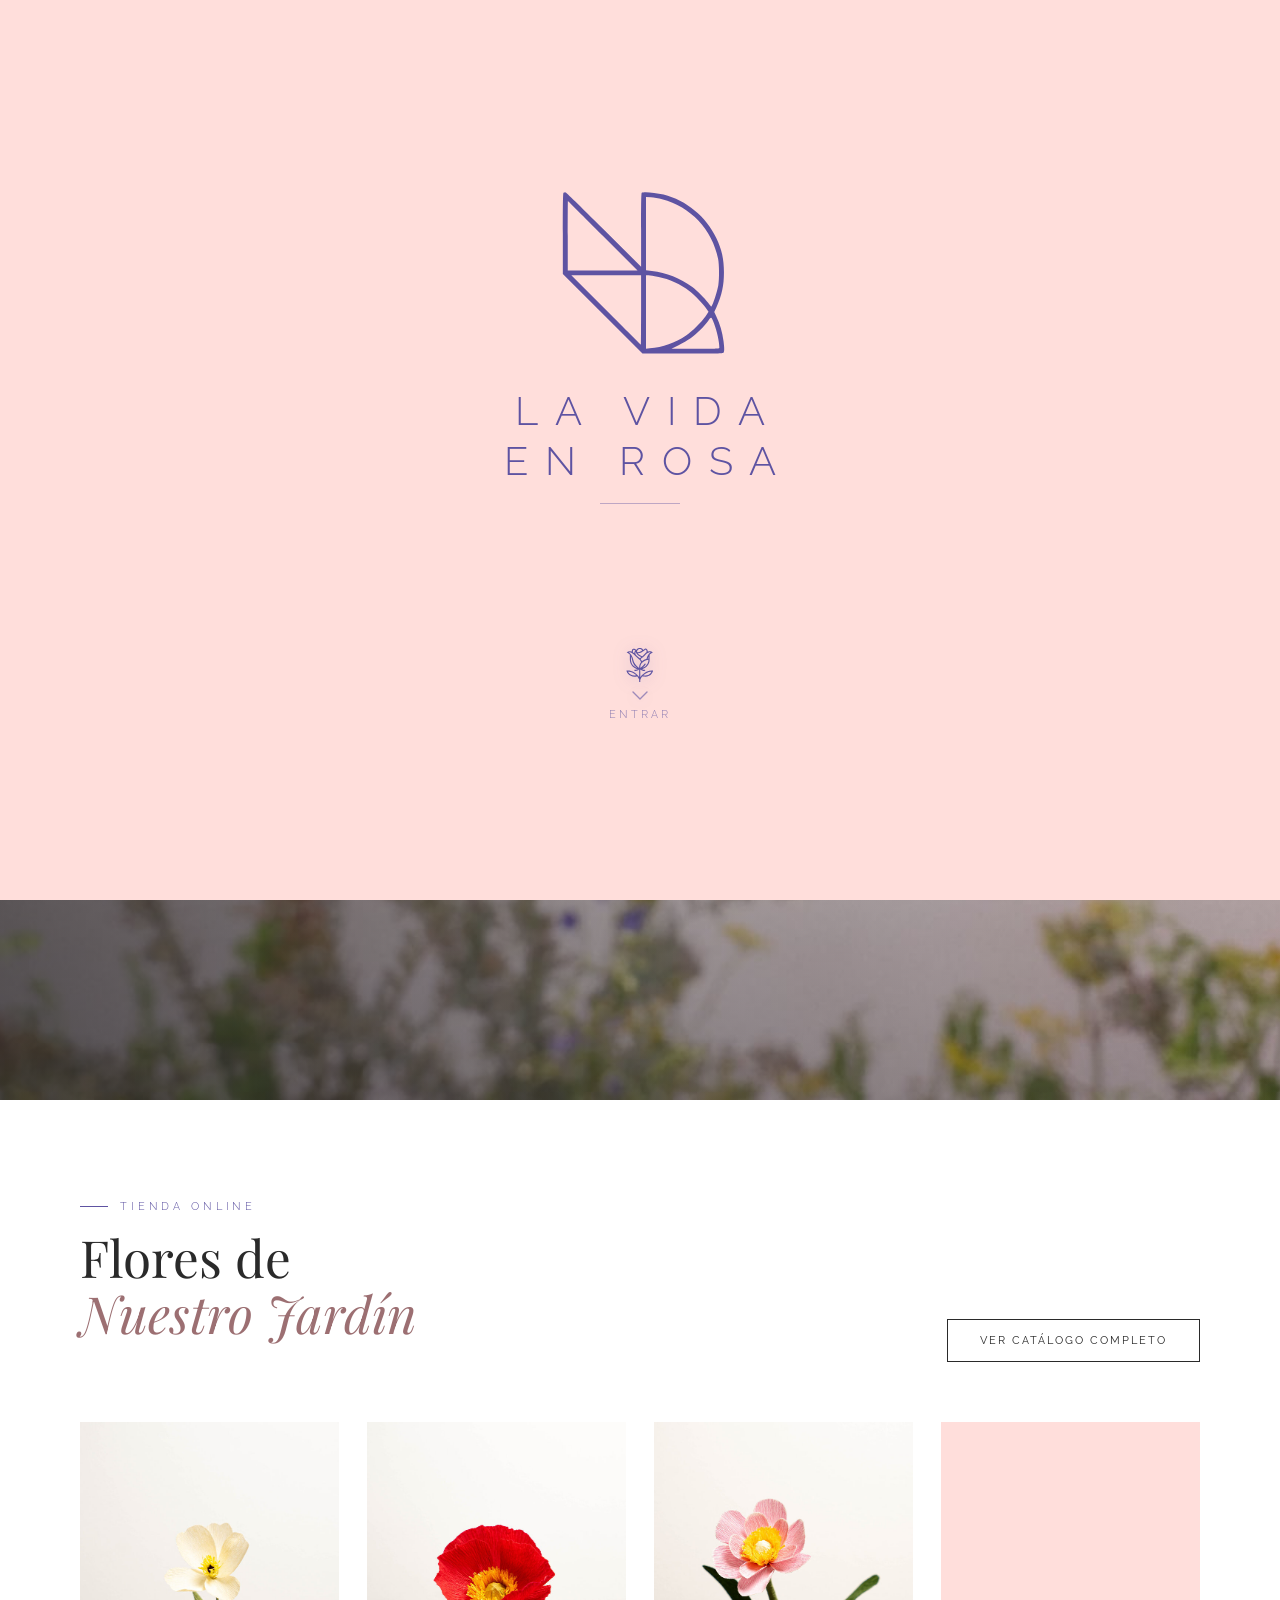
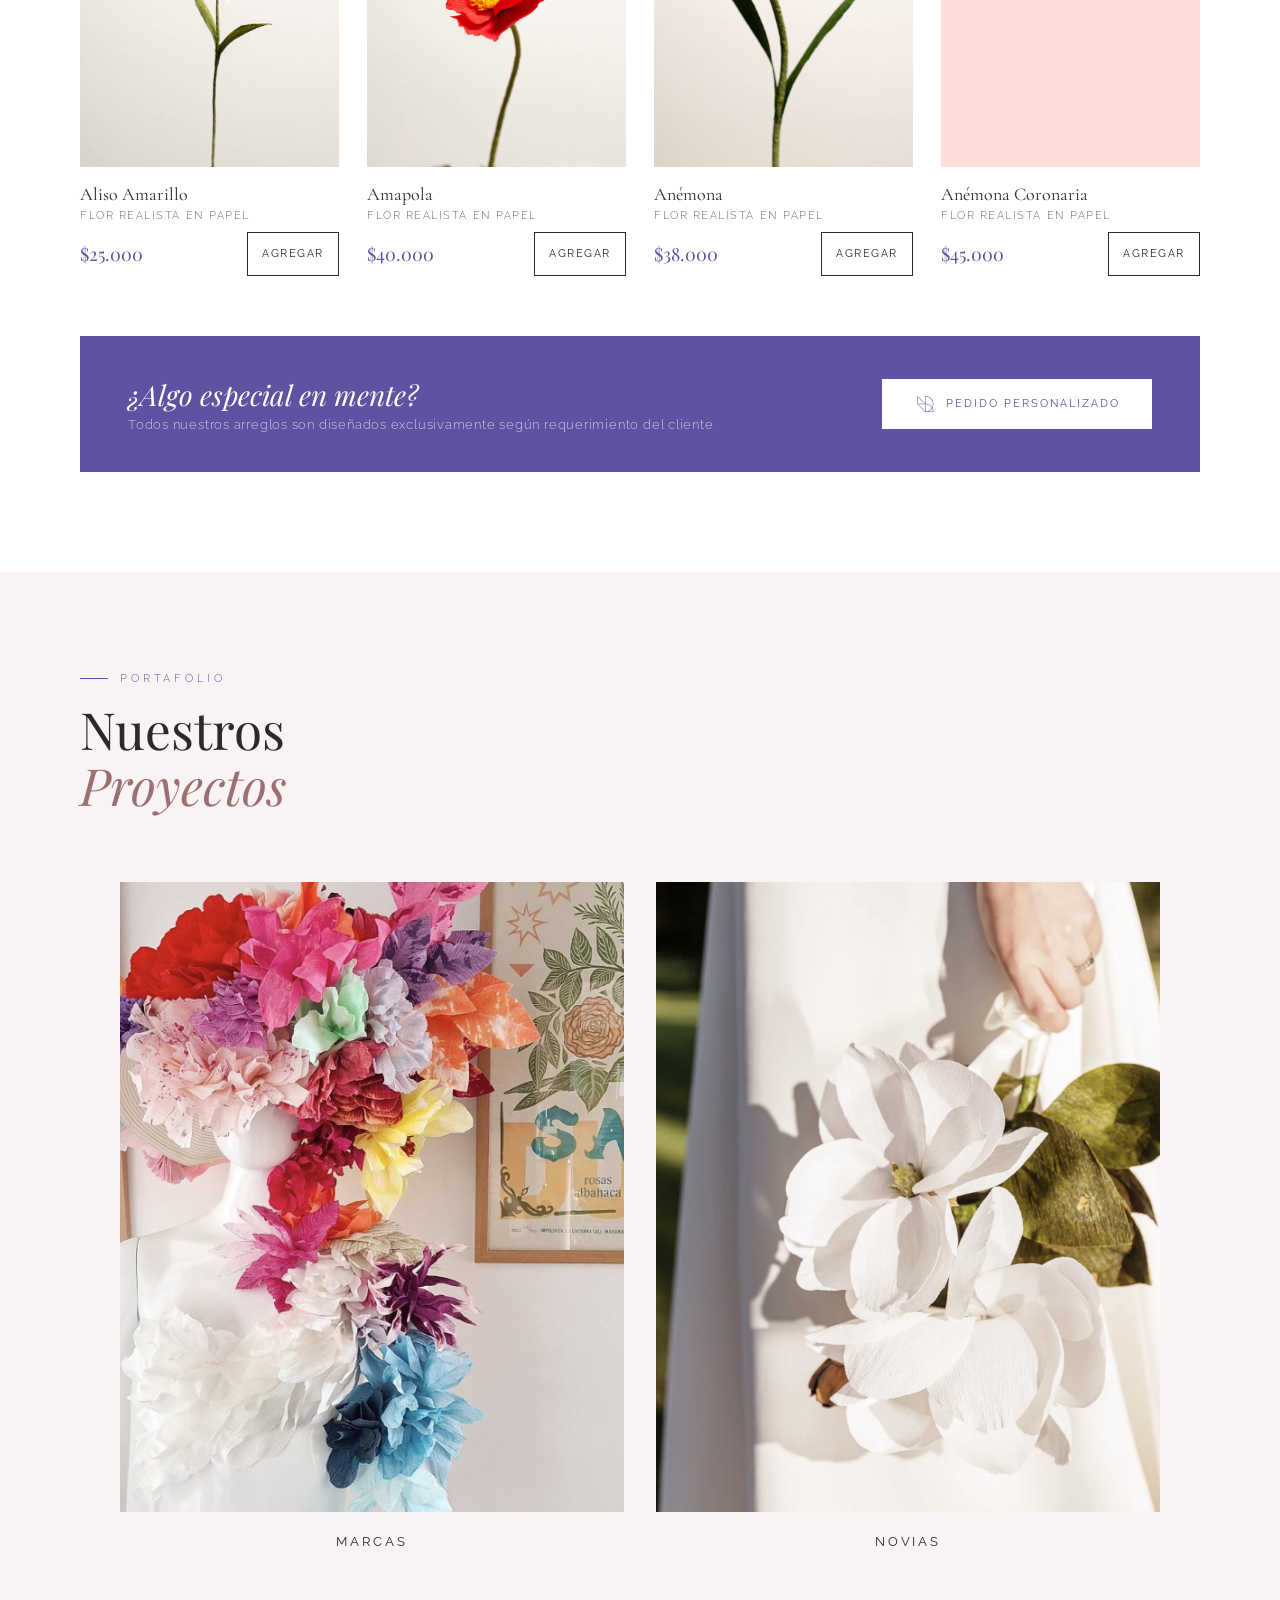
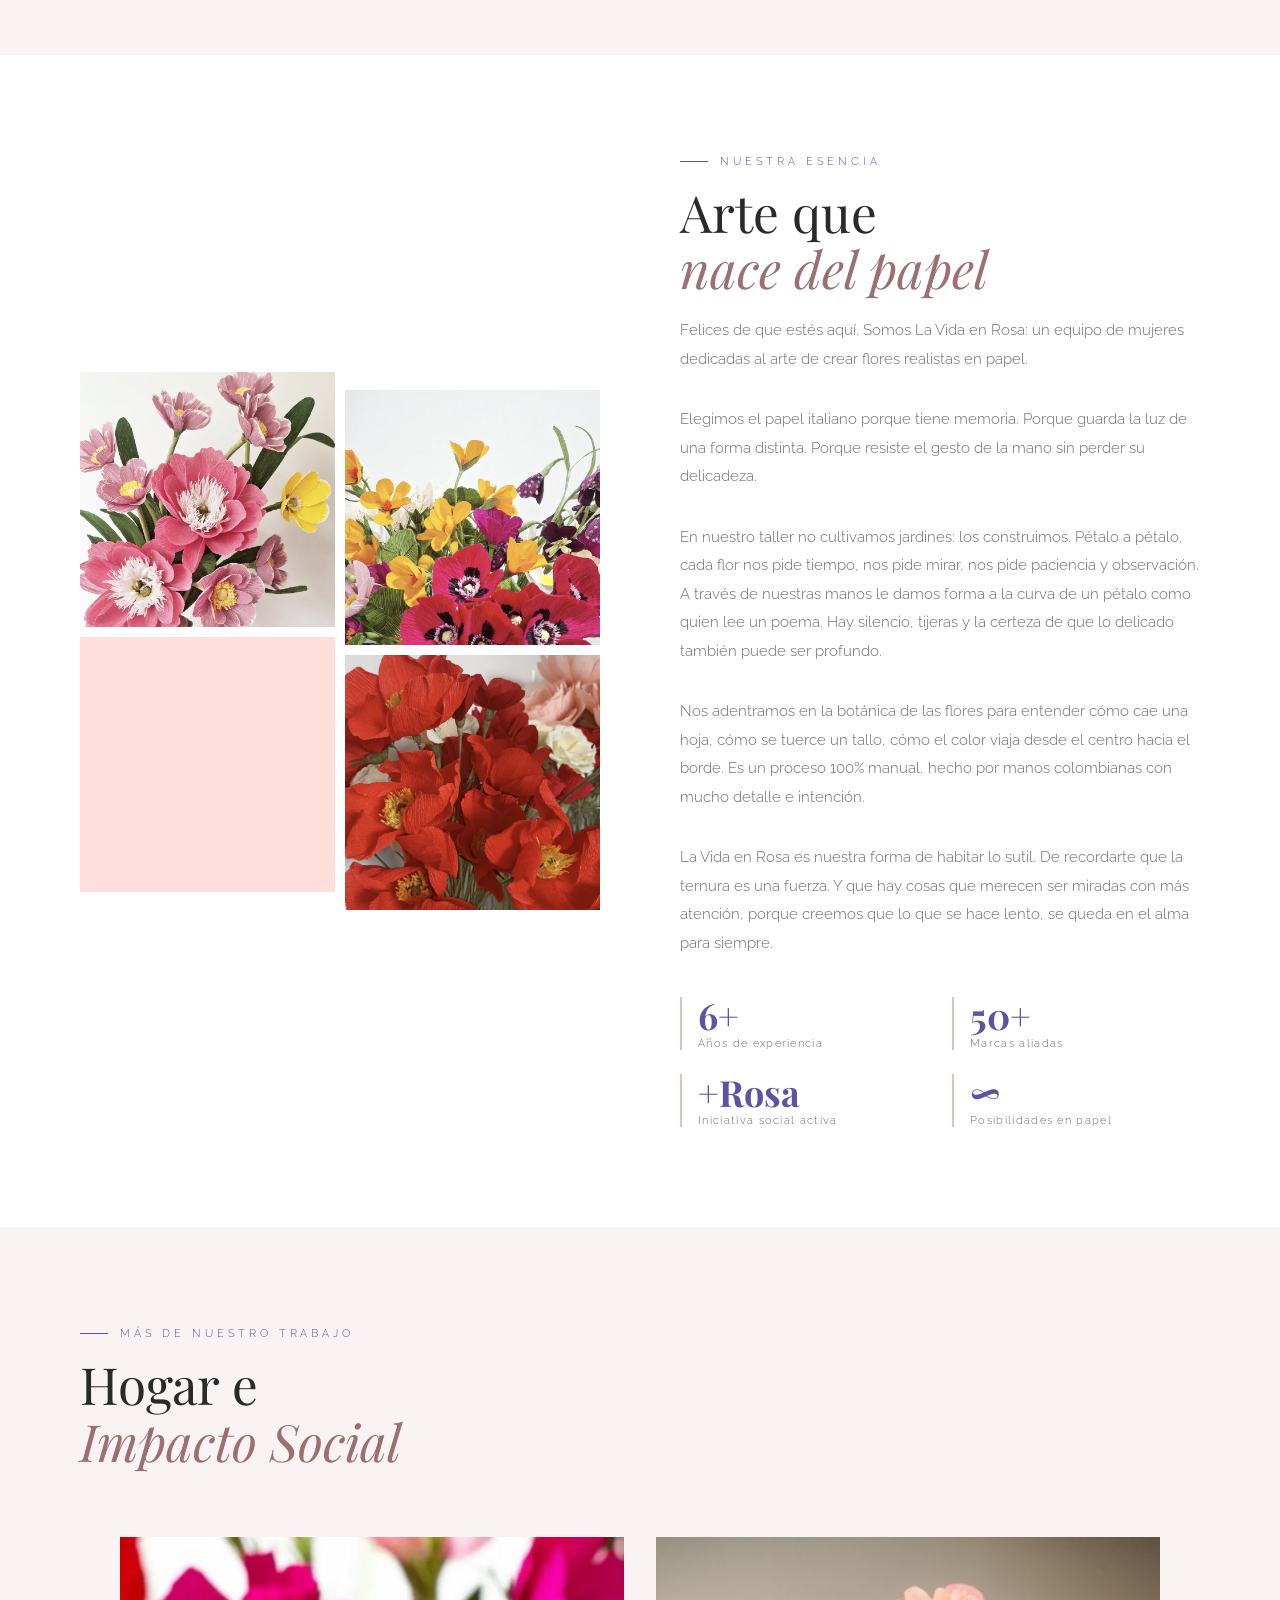
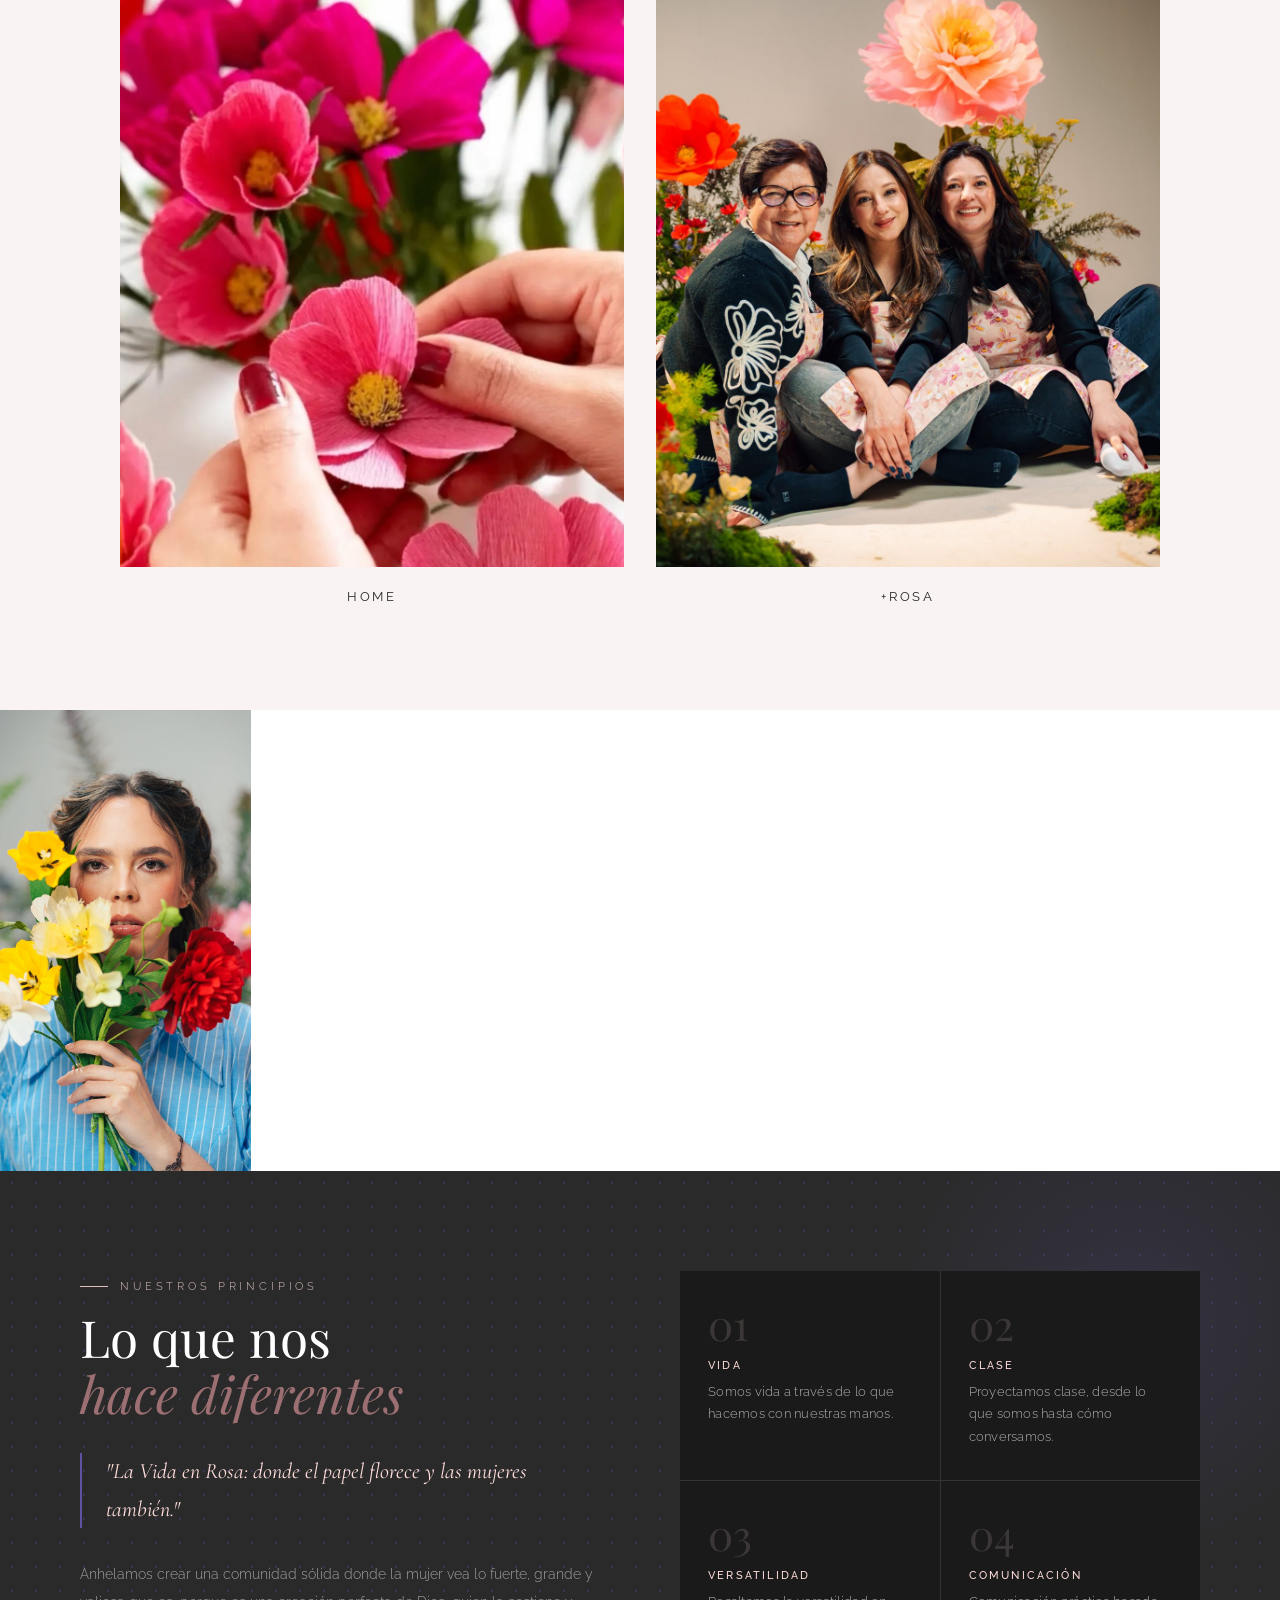
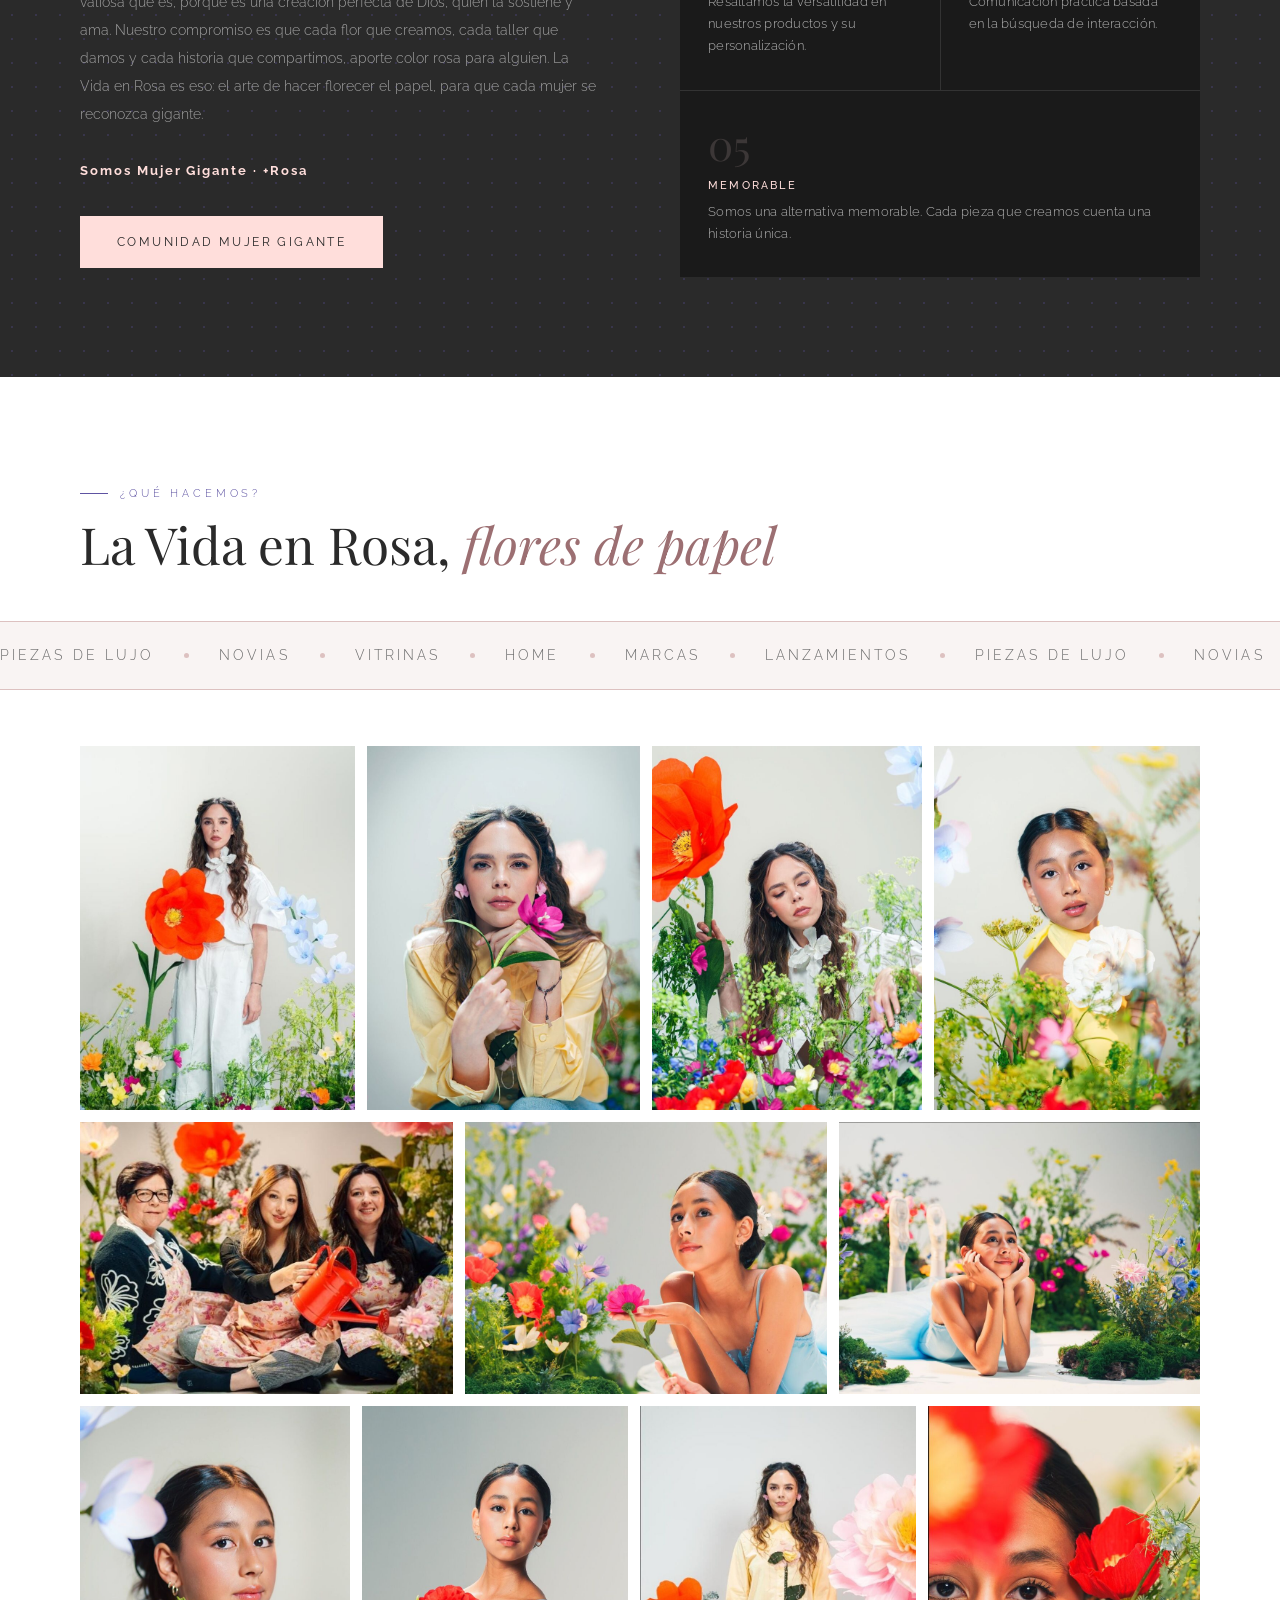
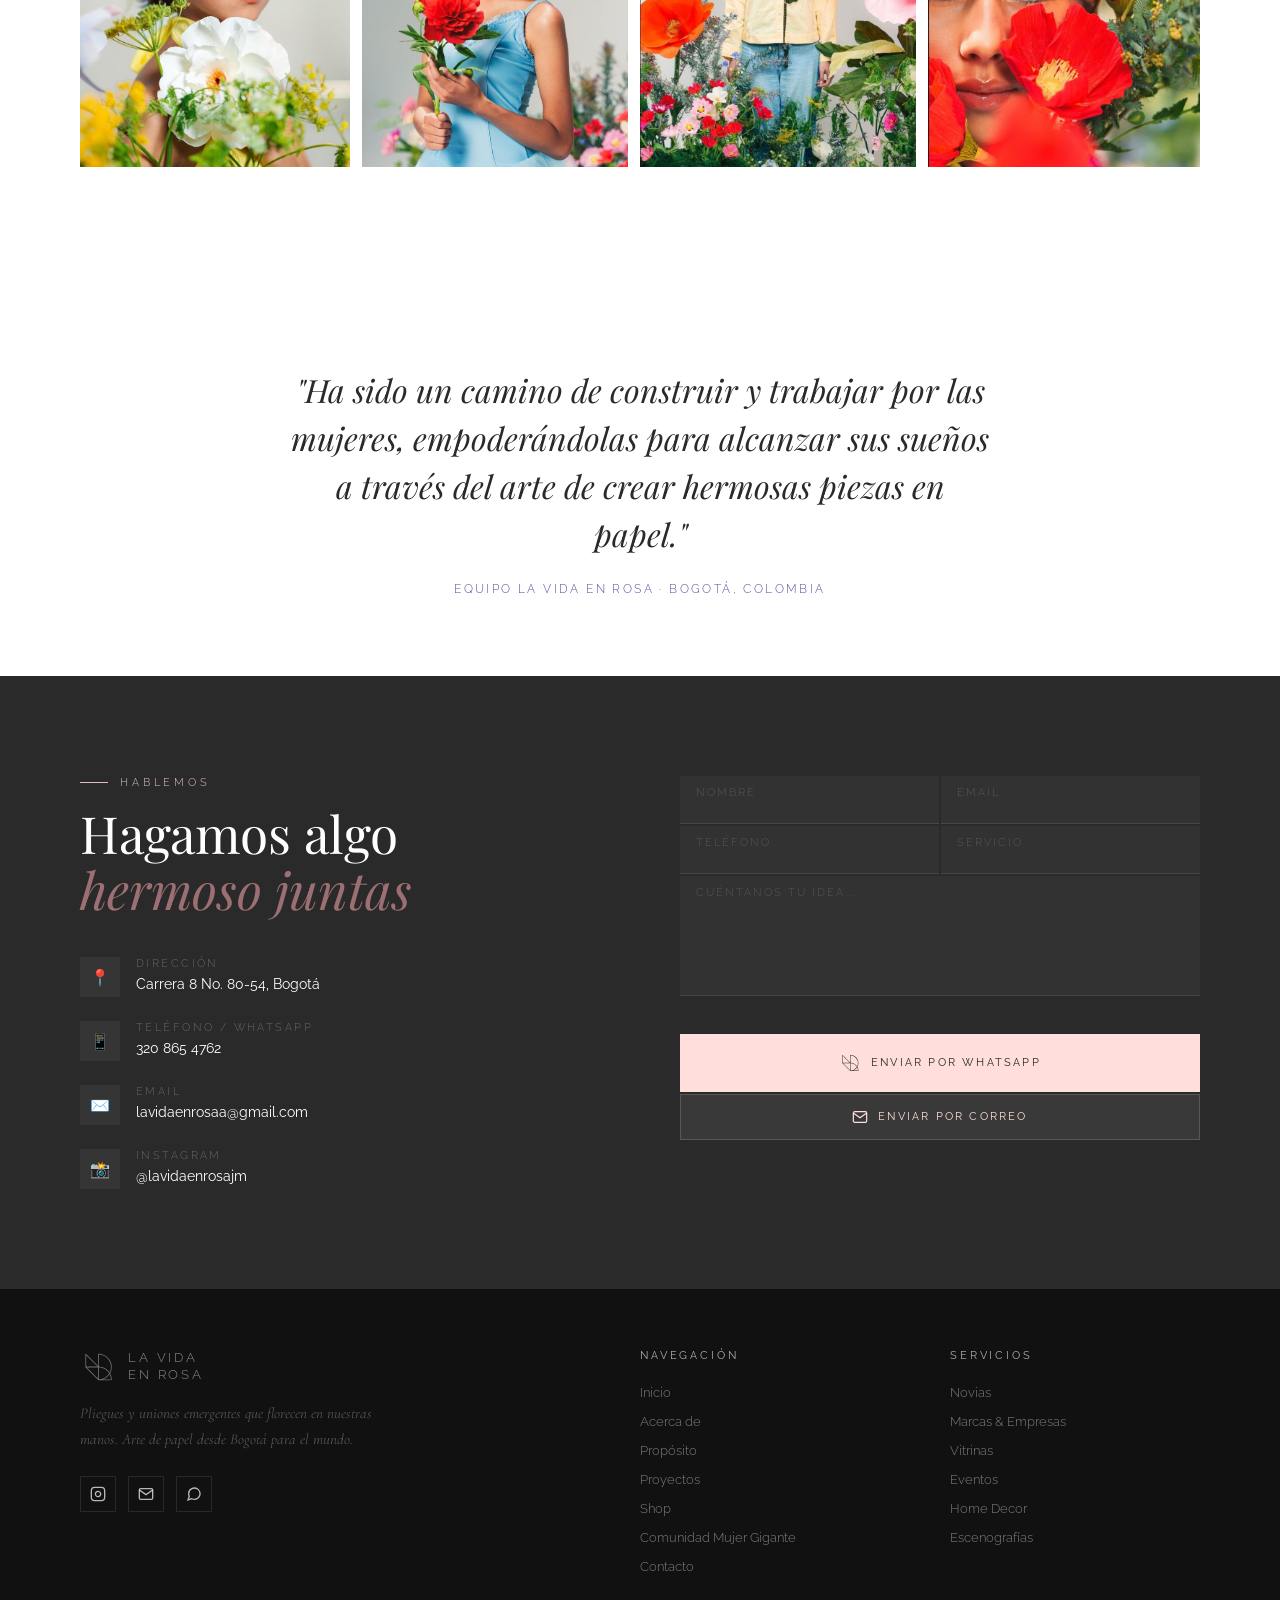
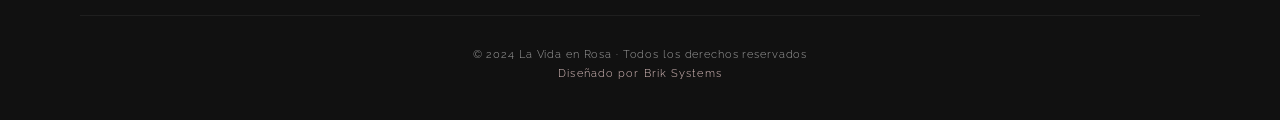
==== index.html @ 8663478d "Carrete fino y botones del catálogo" ====
<!DOCTYPE html>
<html lang="es">
<head>
<meta charset="UTF-8">
<meta name="viewport" content="width=device-width, initial-scale=1.0">
<title>La Vida en Rosa | Flores de Papel</title>
<meta name="description" content="Flores realistas en papel hechas a mano en Bogotá, Colombia. Piezas de lujo para bodas, marcas, eventos y espacios.">
<meta name="theme-color" content="#ffdedb">
<meta property="og:title" content="La Vida en Rosa | Flores de Papel">
<meta property="og:description" content="Flores realistas en papel hechas a mano en Bogotá, Colombia.">
<meta property="og:type" content="website">
<meta property="og:locale" content="es_CO">
<link rel="preconnect" href="https://fonts.googleapis.com">
<link rel="preconnect" href="https://fonts.gstatic.com" crossorigin>
<link href="https://fonts.googleapis.com/css2?family=Cormorant+Garamond:ital,wght@0,300;0,400;0,500;1,300;1,400&family=Raleway:wght@200;300;400;500;600&family=Playfair+Display:ital,wght@0,400;0,700;1,400&display=swap" rel="stylesheet">
<link rel="stylesheet" href="styles.css?v=13">
</head>
<body>
<a class="skip-link" href="#contenido">Saltar al contenido</a>
<svg width="0" height="0" style="position:absolute" aria-hidden="true" focusable="false">
  <symbol id="lvr-rose" viewBox="0 0 789 1024"><g transform="translate(0,1024) scale(0.1,-0.1)" stroke="none"><path d="M3665 9976 c-291 -66 -528 -218 -687 -441 -19 -27 -43 -65 -52 -82 -9 -18 -22 -33 -29 -33 -6 0 -46 26 -87 57 -178 134 -368 243 -485 279 -91 27 -231 25 -320 -5 -88 -30 -179 -94 -233 -163 -90 -117 -157 -322 -171 -525 -4 -57 -10 -105 -12 -107 -3 -3 -58 13 -123 34 -150 50 -280 70 -442 70 -317 0 -565 -91 -831 -304 -35 -27 -63 -51 -63 -52 0 -2 39 -24 87 -50 392 -210 542 -314 738 -511 l105 -105 0 -711 c0 -392 5 -788 10 -882 39 -639 319 -1259 784 -1733 289 -295 611 -511 976 -655 138 -54 253 -91 336 -107 59 -12 94 -25 84 -32 -25 -18 -135 -64 -220 -92 -158 -52 -293 -70 -475 -63 -82 4 -161 8 -174 9 -24 3 -25 0 -53 -156 -16 -87 -28 -159 -26 -161 10 -9 200 -25 303 -25 275 0 532 63 790 193 73 36 223 130 291 182 7 5 16 7 19 4 3 -3 4 -484 3 -1069 l-3 -1063 -59 89 c-76 114 -140 195 -297 374 -303 347 -702 675 -1104 908 -547 316 -1173 492 -1755 492 -128 0 -419 -16 -427 -23 -2 -2 12 -53 30 -113 94 -302 236 -567 434 -806 430 -521 1077 -808 1823 -808 202 0 522 36 702 79 l77 18 34 -36 c178 -186 388 -525 498 -806 l43 -110 4 -312 3 -313 160 0 159 0 0 288 c0 274 1 290 24 362 48 153 153 379 226 485 15 22 35 54 43 72 23 43 184 256 244 320 l48 53 55 -16 c30 -8 145 -29 255 -45 590 -89 1126 -19 1575 206 243 121 391 227 577 413 272 271 476 616 578 982 14 46 23 85 22 87 -7 7 -287 23 -402 23 -436 0 -935 -101 -1315 -265 -47 -21 -105 -45 -130 -56 -85 -34 -268 -132 -406 -214 -492 -298 -988 -757 -1302 -1205 l-87 -124 -3 1068 c-1 588 0 1071 2 1073 2 3 30 -16 63 -40 181 -136 372 -227 615 -291 156 -42 268 -56 434 -56 99 0 281 15 292 25 3 2 -48 318 -52 322 -1 2 -29 -2 -62 -7 -90 -15 -299 -12 -405 6 -111 19 -290 75 -371 115 -32 16 -58 31 -58 33 0 3 33 12 73 21 166 37 393 122 589 221 530 269 979 721 1238 1249 147 298 201 471 267 855 14 82 17 213 20 931 l4 837 122 119 c133 130 255 225 417 325 118 74 364 208 380 208 24 0 6 22 -57 73 -147 116 -235 166 -398 227 -259 97 -571 97 -868 0 -67 -22 -122 -38 -123 -37 -2 1 -8 51 -14 111 -16 161 -36 252 -76 351 -73 181 -174 286 -324 335 -202 67 -385 17 -688 -190 -81 -55 -161 -112 -177 -125 l-31 -24 -59 91 c-143 217 -365 378 -626 453 -82 24 -116 28 -264 31 -119 2 -188 -1 -230 -10z m344 -326 c131 -22 292 -104 392 -202 86 -83 175 -221 153 -236 -168 -115 -456 -262 -627 -321 -66 -23 -177 -54 -247 -71 -208 -49 -536 -66 -562 -29 -17 26 -2 257 22 333 84 263 336 486 595 526 75 11 202 11 274 0z m-1698 -245 c66 -34 223 -134 288 -184 l25 -19 -53 -58 c-160 -175 -261 -418 -261 -627 l0 -71 -52 51 c-68 65 -228 199 -292 242 l-49 34 7 151 c9 183 20 259 51 349 61 176 166 217 336 132z m3357 18 c95 -70 151 -266 152 -536 l0 -117 -47 -33 c-113 -78 -243 -195 -443 -401 -447 -459 -588 -594 -743 -713 l-29 -22 -221 113 c-505 257 -738 410 -948 618 l-103 103 84 7 c371 31 623 99 948 255 212 101 377 203 662 407 352 252 427 300 525 332 53 18 130 12 163 -13z m-2884 -635 c31 -359 293 -698 789 -1023 148 -97 360 -218 551 -315 l148 -75 -37 -30 c-50 -40 -238 -198 -309 -258 l-55 -49 -83 74 c-97 85 -221 186 -443 358 -354 274 -499 411 -577 545 -101 174 -132 290 -126 470 4 117 8 138 36 210 31 78 80 165 93 165 3 0 9 -33 13 -72z m-1540 -82 c335 -73 580 -233 947 -618 461 -483 589 -603 889 -833 772 -590 1045 -894 1146 -1279 l13 -50 -77 -100 c-210 -275 -346 -571 -413 -904 -28 -139 -32 -183 -38 -389 l-6 -232 -108 68 c-593 377 -1002 817 -1265 1361 -134 279 -226 549 -367 1085 -47 179 -117 420 -148 510 -199 575 -492 992 -915 1302 -57 41 -101 77 -99 79 12 12 105 22 210 23 90 1 143 -5 231 -23z m5675 7 l24 -10 -27 -19 c-213 -153 -343 -270 -490 -444 -266 -313 -464 -724 -596 -1233 -21 -82 -44 -153 -51 -157 -6 -5 -57 -20 -113 -35 -393 -105 -781 -303 -1074 -548 -46 -38 -84 -67 -86 -66 -1 2 -30 60 -63 129 -75 153 -135 244 -246 377 l-86 102 122 103 c67 57 198 163 292 236 457 356 512 405 920 832 144 151 303 310 352 353 221 193 455 318 692 372 92 21 126 24 256 21 83 -2 161 -8 174 -13z m-5447 -1403 c56 -150 138 -428 223 -755 149 -572 315 -977 544 -1330 129 -199 273 -374 457 -559 118 -118 261 -244 349 -307 83 -59 60 -57 -110 11 -210 83 -440 218 -630 369 -38 30 -127 112 -196 181 -391 390 -629 872 -699 1414 -18 139 -20 213 -20 659 l1 502 21 -40 c11 -21 38 -86 60 -145z m4876 -385 c-2 -1 -48 -5 -104 -9 l-101 -7 23 87 c38 142 116 364 161 458 18 39 18 38 21 -244 1 -156 1 -284 0 -285z m-2 -442 c-18 -270 -80 -534 -191 -803 -40 -95 -75 -162 -152 -288 -116 -189 -210 -309 -368 -467 -211 -212 -398 -348 -655 -476 -134 -67 -320 -143 -329 -134 -3 4 2 11 11 16 33 18 206 164 312 263 108 100 259 265 367 401 104 131 274 398 264 415 -3 4 -51 34 -107 66 -57 32 -115 66 -130 76 -36 25 -42 23 -61 -18 -10 -20 -50 -86 -90 -147 -203 -310 -479 -595 -832 -856 -72 -54 -342 -231 -351 -231 -15 0 12 466 33 560 18 86 71 256 98 320 113 265 238 446 459 665 302 300 632 496 1056 628 189 59 473 111 629 116 l43 1 -6 -107z m-5477 -3299 c560 -73 1152 -333 1659 -727 129 -101 332 -275 332 -286 0 -13 -251 -43 -420 -48 -839 -28 -1514 332 -1875 1001 l-49 89 120 -7 c65 -4 170 -14 233 -22z m6351 20 c0 -11 -73 -139 -126 -219 -271 -416 -678 -696 -1174 -810 -193 -44 -254 -50 -520 -50 -195 0 -284 5 -380 19 -69 10 -128 21 -132 25 -9 8 135 137 296 264 518 411 1123 678 1702 751 171 22 334 32 334 20z"/></g></symbol>
  <symbol id="lvr-mark" viewBox="0 0 402 343"><g transform="translate(0,343) scale(0.1,-0.1)" stroke="none"><path d="M612 3178 c-9 -9 -12 -189 -12 -748 l0 -735 728 -728 727 -727 732 0 c652 0 733 2 747 16 20 19 20 75 2 215 -23 165 -62 301 -133 451 l-36 78 38 82 c101 221 139 399 139 643 -1 242 -38 410 -140 625 -185 391 -548 690 -964 795 -163 41 -372 59 -398 33 -9 -9 -12 -174 -12 -682 l0 -671 -683 683 c-455 455 -689 682 -703 682 -11 0 -25 -5 -32 -12z m1802 -118 c521 -134 917 -556 1023 -1087 21 -110 24 -374 4 -483 -25 -139 -109 -390 -130 -390 -4 0 -29 30 -56 67 -65 89 -201 225 -295 295 -215 160 -467 259 -734 289 l-106 12 0 670 0 670 91 -7 c50 -4 141 -20 203 -36z m-1084 -665 l635 -635 -638 0 -637 0 0 635 c0 349 1 635 3 635 1 0 288 -286 637 -635z m700 -1360 c0 -349 -1 -635 -3 -635 -1 0 -288 286 -637 635 l-635 635 638 0 637 0 0 -635z m249 619 c192 -28 395 -107 571 -223 103 -67 296 -257 364 -358 l48 -71 -53 -79 c-76 -109 -245 -276 -357 -351 -203 -135 -425 -214 -664 -236 l-68 -7 0 671 0 670 26 0 c15 0 74 -7 133 -16z m1086 -868 c51 -133 95 -335 95 -438 0 -17 -25 -18 -437 -18 l-438 0 130 64 c72 35 170 92 220 127 108 77 252 219 320 316 59 84 57 85 110 -51z"/></g></symbol>
</svg>


<!-- ===== SPLASH SCREEN ===== -->
<div id="splash" role="dialog" aria-label="Bienvenida">
  <div class="splash-logo" role="img" aria-label="La Vida en Rosa">
    <svg class="splash-mark" viewBox="0 0 402 343" fill="currentColor" aria-hidden="true" focusable="false"><use href="#lvr-mark"/></svg>
    <span class="splash-word" aria-hidden="true"><span>LA VIDA</span><span>EN ROSA</span></span>
  </div>

  <div class="splash-line"></div>
  <p class="splash-sub">Flores realistas en papel.</p>

  <button class="splash-btn" onclick="startSplash()" aria-label="Entrar">
    <!-- Rosa real -->
    <svg width="28" height="36" viewBox="0 0 789 1024" fill="#5e53a2" aria-hidden="true" focusable="false"><use href="#lvr-rose"/></svg>
    <!-- Flecha -->
    <svg class="splash-arrow" width="16" height="9" viewBox="0 0 16 9" fill="none">
      <path d="M1 1L8 8L15 1" stroke="#5e53a2" stroke-width="1.4" stroke-linecap="round" stroke-linejoin="round"/>
    </svg>
    <span class="splash-btn-label">Entrar</span>
  </button>
</div>

<!-- Cursor -->
<div class="cursor-dot" id="cursorDot"></div>
<div class="cursor-ring" id="cursorRing"></div>

<!-- Scroll progress -->
<div class="scroll-progress" id="scrollProgress"></div>

<!-- ===== NAV ===== -->
<nav id="mainNav">
  <a href="#inicio" class="nav-logo">
    <svg width="36" height="36" viewBox="0 0 402 343" fill="#2a2a2a" aria-hidden="true" focusable="false"><use href="#lvr-mark"/></svg>
    <div class="nav-wordmark">
      <span>LA VIDA</span>
      <span>EN ROSA</span>
    </div>
  </a>
  <button class="nav-toggle" id="navToggle" type="button" aria-label="Abrir menú" aria-expanded="false" aria-controls="navLinks"><span></span><span></span></button>
  <div class="nav-menu">
    <ul class="nav-links" id="navLinks">
      <li><a href="#acerca">Acerca de</a></li>
      <li><a href="#proposito">Propósito</a></li>
      <li><a href="#proyectos">Proyectos</a></li>
      <li><a href="catalogo.html">Shop</a></li>
    </ul>
    <button class="nav-cart js-cart-btn" type="button" aria-label="Abrir carrito"><svg width="22" height="22" viewBox="0 0 24 24" fill="none" stroke="currentColor" stroke-width="1.5" stroke-linecap="round" stroke-linejoin="round" aria-hidden="true"><path d="M5.5 8h13l-1 12.5h-11z"/><path d="M9 8V6.5a3 3 0 0 1 6 0V8"/></svg><span class="cart-badge js-cart-count" hidden>0</span></button>
  </div>
  <a href="#contacto" class="nav-cta">Contacto</a>
</nav>

<!-- ===== HERO ===== -->
<main id="contenido">
<section id="inicio" class="hero-video" aria-label="La Vida en Rosa">
  <!-- Imagen quieta: se ve de inmediato y queda de respaldo si el video no carga o el usuario ahorra datos -->
  <div class="hero-media" style="background-image:url('assets/img/hero-poster.jpg?v=3')">
    <video id="heroVideo" muted loop playsinline preload="none" aria-hidden="true" tabindex="-1"
           data-src="assets/video/hero.mp4?v=3" data-src-mobile="assets/video/hero-mobile.mp4?v=3"></video>
  </div>
  <div class="hero-shade"></div>
  <div class="hero-content">
    <p class="hero-eyebrow">Flores de papel · Bogotá, Colombia</p>
    <h1 class="hero-title">La Vida<br><em>en Rosa</em></h1>
    <p class="hero-subtitle">Pliegues que florecen en nuestras manos</p>
    <p class="hero-tagline">Botánica en papel · flores realistas elaboradas 100% a mano.<br>Por mujeres gigantes.</p>
    <p class="hero-servicios"><span>Marcas</span><span>Vitrinas</span><span>Lanzamientos</span><span>Bodas</span><span>Decoración de interiores</span><span>Talleres</span></p>
    <div class="hero-buttons">
      <a href="#proyectos" class="btn-primary">Ver Proyectos</a>
      <a href="#shop" class="btn-outline">Tienda Online</a>
      <!-- Pega aquí el enlace del video completo (YouTube/Vimeo no listado) en data-embed. Si queda vacío, el botón se oculta. -->
      <button class="hero-watch" id="heroWatch" type="button" data-embed="" data-video="" hidden>
        <svg width="14" height="14" viewBox="0 0 14 14" aria-hidden="true"><path d="M3 1.5v11l9-5.5z" fill="currentColor"/></svg>
        Ver video completo
      </button>
    </div>
  </div>
  <button class="hero-sound" id="heroSound" type="button" aria-pressed="false" aria-label="Activar sonido del video" hidden>
    <svg class="i-mute" width="18" height="18" viewBox="0 0 24 24" fill="none" stroke="currentColor" stroke-width="1.8" stroke-linecap="round" stroke-linejoin="round" aria-hidden="true"><path d="M11 5 6 9H2v6h4l5 4z"/><path d="m22 9-6 6M16 9l6 6"/></svg>
    <svg class="i-vol" width="18" height="18" viewBox="0 0 24 24" fill="none" stroke="currentColor" stroke-width="1.8" stroke-linecap="round" stroke-linejoin="round" aria-hidden="true"><path d="M11 5 6 9H2v6h4l5 4z"/><path d="M15.5 8.5a5 5 0 0 1 0 7M19 5a10 10 0 0 1 0 14"/></svg>
  </button>
  <button class="hero-toggle" id="heroToggle" type="button" aria-label="Pausar video de fondo" hidden>
    <svg class="i-pause" width="14" height="14" viewBox="0 0 14 14" aria-hidden="true"><path d="M3 1h3v12H3zM8 1h3v12H8z" fill="currentColor"/></svg>
    <svg class="i-play" width="14" height="14" viewBox="0 0 14 14" aria-hidden="true"><path d="M3 1.5v11l9-5.5z" fill="currentColor"/></svg>
  </button>
</section>

<!-- ===== SHOP ===== -->
<section id="shop">
  <div class="shop-header reveal">
    <div>
      <p class="section-label">Tienda Online</p>
      <h2 class="section-title">Flores de<br><em>Nuestro Jardín</em></h2>
    </div>
    <div class="shop-acciones">
      <a class="btn-outline" href="catalogo.html">Ver Catálogo Completo</a>
    </div>
  </div>
  <div class="shop-grid reveal" id="shopGrid"></div>
  <div class="shop-cta-banner reveal">
    <div>
      <div class="shop-cta-text">¿Algo especial en mente?</div>
      <div class="shop-cta-sub">Todos nuestros arreglos son diseñados exclusivamente según requerimiento del cliente</div>
    </div>
    <a href="https://wa.me/573208654762?text=Hola!%20Quiero%20hacer%20un%20pedido%20personalizado" class="btn-white" target="_blank" rel="noopener noreferrer" style="display:flex;align-items:center;gap:10px;"><svg width="22" height="22"   style="flex-shrink:0;" viewBox="0 0 402 343" fill="currentColor" aria-hidden="true" focusable="false"><use href="#lvr-mark"/></svg> Pedido Personalizado</a>
  </div>
</section>

<!-- ===== PROYECTOS · PARTE 1 ===== -->
<section id="proyectos" aria-labelledby="proyectosTitulo">
  <div class="proyectos-header reveal">
    <div>
      <p class="section-label">Portafolio</p>
      <h2 class="section-title" id="proyectosTitulo">Nuestros<br><em>Proyectos</em></h2>
    </div>
  </div>
  <div class="categorias-grid categorias-dos">
    <button class="categoria-card reveal" type="button" data-proyecto="marcas" onclick="abrirProyecto('marcas')">
      <span class="categoria-img categoria-duo" role="img" aria-label="Proyectos para marcas"><img src="assets/img/proyectos/marcas/hero-1.jpg" alt="" width="1100" height="1100" loading="lazy" decoding="async"></span>
      <span class="categoria-name">Marcas</span>
    </button>
    <button class="categoria-card reveal" type="button" onclick="abrirProyecto('novias')">
      <span class="categoria-img" role="img" aria-label="Colección Novias" style="background-image:url('assets/img/proyectos/portada-novias.jpg')"></span>
      <span class="categoria-name">Novias</span>
    </button>
  </div>
</section>

<!-- ===== VIDEO MODAL ===== -->
<div id="videoModal" role="dialog" aria-modal="true" aria-label="Video" hidden>
  <button class="video-close" type="button" onclick="closeVideo()" aria-label="Cerrar video">&#10005;</button>
  <div class="video-stage" id="videoStage"></div>
</div>

<!-- ===== ACERCA DE ===== -->
<section id="acerca">
  <div class="esencia-fotos reveal">
    <img src="assets/img/esencia/esencia-1.jpg" alt="Anémonas, flores amarillas y rosadas de papel en un arreglo" width="900" height="900" loading="lazy" decoding="async">
    <img src="assets/img/esencia/esencia-2.jpg" alt="Amapolas rojas, amarillas y moradas hechas de papel" width="900" height="900" loading="lazy" decoding="async">
    <img src="assets/img/esencia/esencia-3.jpg" alt="Arreglo de anémonas y flores pastel de papel" width="900" height="900" loading="lazy" decoding="async">
    <img src="assets/img/esencia/esencia-4.jpg" alt="Amapolas rojas de papel recién terminadas" width="900" height="900" loading="lazy" decoding="async">
  </div>
  <div class="about-text reveal">
    <p class="section-label">Nuestra Esencia</p>
    <h2 class="section-title">Arte que<br><em>nace del papel</em></h2>
    <p class="section-body">
      Felices de que estés aquí. Somos La Vida en Rosa: un equipo de mujeres dedicadas al arte de crear flores realistas en papel.
    </p>
    <p class="section-body" style="margin-top:16px;">
      Elegimos el papel italiano porque tiene memoria. Porque guarda la luz de una forma distinta. Porque resiste el gesto de la mano sin perder su delicadeza.
    </p>
    <p class="section-body" style="margin-top:16px;">
      En nuestro taller no cultivamos jardines: los construimos. Pétalo a pétalo, cada flor nos pide tiempo, nos pide mirar, nos pide paciencia y observación. A través de nuestras manos le damos forma a la curva de un pétalo como quien lee un poema. Hay silencio, tijeras y la certeza de que lo delicado también puede ser profundo.
    </p>
    <p class="section-body" style="margin-top:16px;">
      Nos adentramos en la botánica de las flores para entender cómo cae una hoja, cómo se tuerce un tallo, cómo el color viaja desde el centro hacia el borde. Es un proceso 100% manual, hecho por manos colombianas con mucho detalle e intención.
    </p>
    <p class="section-body" style="margin-top:16px;">
      La Vida en Rosa es nuestra forma de habitar lo sutil. De recordarte que la ternura es una fuerza. Y que hay cosas que merecen ser miradas con más atención, porque creemos que lo que se hace lento, se queda en el alma para siempre.
    </p>
    <div class="about-stats">
      <div class="stat-item">
        <div class="stat-num">6+</div>
        <div class="stat-label">Años de experiencia</div>
      </div>
      <div class="stat-item">
        <div class="stat-num">50+</div>
        <div class="stat-label">Marcas aliadas</div>
      </div>
      <div class="stat-item">
        <div class="stat-num">+Rosa</div>
        <div class="stat-label">Iniciativa social activa</div>
      </div>
      <div class="stat-item">
        <div class="stat-num">∞</div>
        <div class="stat-label">Posibilidades en papel</div>
      </div>
    </div>
  </div>
</section>


<!-- ===== PROYECTOS · PARTE 2 ===== -->
<section id="proyectos-2" aria-labelledby="proyectos2Titulo">
  <div class="proyectos-header reveal">
    <div>
      <p class="section-label">Más de nuestro trabajo</p>
      <h2 class="section-title" id="proyectos2Titulo">Hogar e<br><em>Impacto Social</em></h2>
    </div>
  </div>
  <div class="categorias-grid categorias-dos">
    <button class="categoria-card reveal" type="button" data-proyecto="home" onclick="abrirProyecto('home')">
      <span class="categoria-img categoria-duo" role="img" aria-label="Colección Home"><img src="assets/img/proyectos/home/hero-1.jpg" alt="" width="1100" height="1100" loading="lazy" decoding="async"></span>
      <span class="categoria-name">Home</span>
    </button>
    <button class="categoria-card reveal" type="button" onclick="abrirProyecto('rosa')">
      <span class="categoria-img" role="img" aria-label="Iniciativa +Rosa" style="background-image:url('assets/img/proyectos/portada-rosa.jpg')"></span>
      <span class="categoria-name">+Rosa</span>
    </button>
  </div>
</section>

<div class="retratos" role="group" aria-label="Mujeres gigantes de La Vida en Rosa">
  <img src="assets/img/principios/retrato-1.jpg" alt="Retrato con flores de papel amarillas y rojas" loading="lazy" decoding="async">
  <img src="assets/img/principios/retrato-2.jpg" alt="Retrato con una flor roja de papel" loading="lazy" decoding="async">
  <img src="assets/img/principios/retrato-3.jpg" alt="Retrato con flores azules de papel" loading="lazy" decoding="async">
  <img src="assets/img/principios/retrato-4.jpg" alt="Retrato con una flor fucsia de papel" loading="lazy" decoding="async">
  <img src="assets/img/principios/retrato-5.jpg" alt="Retrato entre un jardín de flores de papel" loading="lazy" decoding="async">
</div>
<!-- ===== PROPÓSITO ===== -->
<section id="proposito">
  <div class="proposito-grid">
    <div class="proposito-left reveal">
      <p class="section-label">Nuestros Principios</p>
      <h2 class="section-title" style="color:var(--white)">Lo que nos<br><em>hace diferentes</em></h2>
      <blockquote class="proposito-quote">
        "La Vida en Rosa: donde el papel florece y las mujeres también."
      </blockquote>
      <p class="proposito-body">
        Anhelamos crear una comunidad sólida donde la mujer vea lo fuerte, grande y valiosa que es, porque es una creación perfecta de Dios, quien la sostiene y ama. Nuestro compromiso es que cada flor que creamos, cada taller que damos y cada historia que compartimos, aporte color rosa para alguien.
        La Vida en Rosa es eso: el arte de hacer florecer el papel, para que cada mujer se reconozca gigante.
        <br><br><strong style="color:var(--rosa); font-size:13px; letter-spacing:0.15em;">Somos Mujer Gigante · +Rosa</strong>
      </p>
      <button type="button" class="btn-comunidad" onclick="abrirComunidad()">Comunidad Mujer Gigante</button>
    </div>
    <div class="proposito-right reveal">
      <div class="principio">
        <div class="principio-num">01</div>
        <div class="principio-text">
          <strong>Vida</strong>
          Somos vida a través de lo que hacemos con nuestras manos.
        </div>
      </div>
      <div class="principio">
        <div class="principio-num">02</div>
        <div class="principio-text">
          <strong>Clase</strong>
          Proyectamos clase, desde lo que somos hasta cómo conversamos.
        </div>
      </div>
      <div class="principio">
        <div class="principio-num">03</div>
        <div class="principio-text">
          <strong>Versatilidad</strong>
          Resaltamos la versatilidad en nuestros productos y su personalización.
        </div>
      </div>
      <div class="principio">
        <div class="principio-num">04</div>
        <div class="principio-text">
          <strong>Comunicación</strong>
          Comunicación práctica basada en la búsqueda de interacción.
        </div>
      </div>
      <div class="principio" style="grid-column: span 2;">
        <div class="principio-num">05</div>
        <div class="principio-text">
          <strong>Memorable</strong>
          Somos una alternativa memorable. Cada pieza que creamos cuenta una historia única.
        </div>
      </div>
    </div>
  </div>
</section>


<!-- Wave: Propósito → Servicios -->
<!-- ===== SERVICIOS ===== -->
<section class="servicios" id="servicios" aria-labelledby="serviciosTitulo">
  <div class="servicios-cab reveal">
    <p class="section-label">¿Qué hacemos?</p>
    <h2 class="section-title" id="serviciosTitulo">La Vida en Rosa, <em>flores de papel</em></h2>
  </div>
  <div class="reel" aria-label="Piezas de lujo, Novias, Vitrinas, Home, Marcas, Lanzamientos">
    <div class="reel-track">
      <span class="reel-item">Piezas de lujo</span><span class="reel-sep" aria-hidden="true"></span><span class="reel-item">Novias</span><span class="reel-sep" aria-hidden="true"></span><span class="reel-item">Vitrinas</span><span class="reel-sep" aria-hidden="true"></span><span class="reel-item">Home</span><span class="reel-sep" aria-hidden="true"></span><span class="reel-item">Marcas</span><span class="reel-sep" aria-hidden="true"></span><span class="reel-item">Lanzamientos</span><span class="reel-sep" aria-hidden="true"></span>
      <span class="reel-copia" aria-hidden="true"><span class="reel-item">Piezas de lujo</span><span class="reel-sep" aria-hidden="true"></span><span class="reel-item">Novias</span><span class="reel-sep" aria-hidden="true"></span><span class="reel-item">Vitrinas</span><span class="reel-sep" aria-hidden="true"></span><span class="reel-item">Home</span><span class="reel-sep" aria-hidden="true"></span><span class="reel-item">Marcas</span><span class="reel-sep" aria-hidden="true"></span><span class="reel-item">Lanzamientos</span><span class="reel-sep" aria-hidden="true"></span></span>
    </div>
  </div>
  <div class="collage reveal">
    <ul class="collage-fila f1">
      <li class="collage-item" style="--ar:0.7560"><img src="assets/img/coleccion/flor-01.jpg" alt="Mujer con flor naranja de papel" width="756" height="1000" loading="lazy" decoding="async"></li>
      <li class="collage-item" style="--ar:0.7510"><img src="assets/img/coleccion/flor-02.jpg" alt="Retrato con flor fucsia" width="751" height="1000" loading="lazy" decoding="async"></li>
      <li class="collage-item" style="--ar:0.7430"><img src="assets/img/coleccion/flor-03.jpg" alt="Entre flores silvestres" width="743" height="1000" loading="lazy" decoding="async"></li>
      <li class="collage-item" style="--ar:0.7310"><img src="assets/img/coleccion/flor-04.jpg" alt="Niña con flor blanca" width="731" height="1000" loading="lazy" decoding="async"></li>
    </ul>
    <ul class="collage-fila f2">
      <li class="collage-item" style="--ar:1.3717"><img src="assets/img/coleccion/flor-06.jpg" alt="Tres generaciones regando flores" width="1000" height="729" loading="lazy" decoding="async"></li>
      <li class="collage-item" style="--ar:1.3333"><img src="assets/img/coleccion/flor-09.jpg" alt="Joven entre flores y musgo" width="1000" height="750" loading="lazy" decoding="async"></li>
      <li class="collage-item" style="--ar:1.3263"><img src="assets/img/coleccion/flor-10.jpg" alt="Joven recostada entre flores" width="1000" height="754" loading="lazy" decoding="async"></li>
    </ul>
    <ul class="collage-fila f3">
      <li class="collage-item" style="--ar:0.7470"><img src="assets/img/coleccion/flor-05.jpg" alt="Niña con flores" width="747" height="1000" loading="lazy" decoding="async"></li>
      <li class="collage-item" style="--ar:0.7390"><img src="assets/img/coleccion/flor-07.jpg" alt="Niña con peonia roja" width="739" height="1000" loading="lazy" decoding="async"></li>
      <li class="collage-item" style="--ar:0.7640"><img src="assets/img/coleccion/flor-08.jpg" alt="Mujer con chaqueta amarilla" width="764" height="1000" loading="lazy" decoding="async"></li>
      <li class="collage-item" style="--ar:0.7540"><img src="assets/img/coleccion/flor-11.jpg" alt="Rostro entre amapolas rojas" width="754" height="1000" loading="lazy" decoding="async"></li>
    </ul>
  </div>
</section>


<!-- Wave: Servicios → Proyectos -->


<!-- Wave: Shop → Clientes -->
<!-- ===== TESTIMONIO ===== -->
<div class="sep" style="--to:var(--white)" aria-hidden="true"></div>
<div class="testimonios reveal">
  <p class="testimonio-text">"Ha sido un camino de construir y trabajar por las mujeres, empoderándolas para alcanzar sus sueños a través del arte de crear hermosas piezas en papel."</p>
  <p class="testimonio-author">Equipo La Vida en Rosa · Bogotá, Colombia</p>
</div>


<!-- Wave: Testimonio → Contacto -->
<!-- ===== CONTACTO ===== -->
<section id="contacto">
  <div class="contacto-left reveal">
    <p class="section-label">Hablemos</p>
    <h2 class="section-title" style="color:var(--white)">Hagamos algo<br><em>hermoso juntas</em></h2>
    <div class="contacto-info">
      <div class="info-row">
        <div class="info-icon">📍</div>
        <div>
          <div class="info-label">Dirección</div>
          <span class="info-value">Carrera 8 No. 80-54, Bogotá</span>
        </div>
      </div>
      <div class="info-row">
        <div class="info-icon">📱</div>
        <div>
          <div class="info-label">Teléfono / WhatsApp</div>
          <a href="tel:+573208654762" class="info-value">320 865 4762</a>
        </div>
      </div>
      <div class="info-row">
        <div class="info-icon">✉️</div>
        <div>
          <div class="info-label">Email</div>
          <a href="mailto:lavidaenrosaa@gmail.com" class="info-value">lavidaenrosaa@gmail.com</a>
        </div>
      </div>
      <div class="info-row">
        <div class="info-icon">📸</div>
        <div>
          <div class="info-label">Instagram</div>
          <a href="https://instagram.com/lavidaenrosajm" class="info-value" target="_blank" rel="noopener noreferrer">@lavidaenrosajm</a>
        </div>
      </div>
    </div>
  </div>
  <div class="contacto-form reveal">
    <div class="form-row">
      <div class="form-field">
        <input type="text" placeholder=" " id="nombre" name="nombre" autocomplete="name" required aria-describedby="formStatus">
        <label for="nombre">Nombre</label>
      </div>
      <div class="form-field">
        <input type="email" placeholder=" " id="email" name="email" autocomplete="email">
        <label for="email">Email</label>
      </div>
    </div>
    <div class="form-row">
      <div class="form-field">
        <input type="tel" placeholder=" " id="tel" name="tel" autocomplete="tel">
        <label for="tel">Teléfono</label>
      </div>
      <div class="form-field">
        <select id="servicio">
          <option value="" disabled selected></option>
          <option>Bodas</option>
          <option>Marcas y Empresas</option>
          <option>Eventos</option>
          <option>Home</option>
          <option>Otro</option>
        </select>
        <label for="servicio" style="top:10px;">Servicio</label>
      </div>
    </div>
    <div class="form-field" style="margin-bottom:2px;">
      <textarea placeholder=" " id="mensaje"></textarea>
      <label for="mensaje" style="top:10px;">Cuéntanos tu idea...</label>
    </div>
    <p class="form-status" id="formStatus" role="status" aria-live="polite"></p>
    <button class="form-submit" type="button" onclick="handleSubmit('wa')" style="display:flex;align-items:center;justify-content:center;gap:10px;"><svg width="22" height="22"   style="flex-shrink:0;" viewBox="0 0 402 343" fill="currentColor" aria-hidden="true" focusable="false"><use href="#lvr-mark"/></svg> Enviar por WhatsApp</button>
    <button class="form-submit-email" type="button" onclick="handleEmail()">
      <svg width="16" height="16" viewBox="0 0 24 24" fill="none" stroke="currentColor" stroke-width="1.8"><path d="M4 4h16c1.1 0 2 .9 2 2v12c0 1.1-.9 2-2 2H4c-1.1 0-2-.9-2-2V6c0-1.1.9-2 2-2z"/><polyline points="22,6 12,13 2,6"/></svg>
      Enviar por Correo
    </button>
  </div>
</section>

</main>
<!-- ===== FOOTER ===== -->
<footer>
  <div class="footer-top">
    <div class="footer-brand">
      <div class="nav-logo" style="text-decoration:none; display:flex; align-items:center; gap:12px; margin-bottom:8px;">
        <svg width="32" height="32" viewBox="0 0 402 343" fill="rgba(255,255,255,0.4)" aria-hidden="true" focusable="false"><use href="#lvr-mark"/></svg>
        <div class="nav-wordmark" style="color:rgba(255,255,255,0.5);">
          <span>LA VIDA</span><span>EN ROSA</span>
        </div>
      </div>
      <p class="footer-tagline">Pliegues y uniones emergentes que florecen en nuestras manos. Arte de papel desde Bogotá para el mundo.</p>
      <div class="footer-social">
        <a href="https://instagram.com/lavidaenrosajm" class="social-link" target="_blank" rel="noopener noreferrer">
          <svg width="16" height="16" viewBox="0 0 24 24" fill="none" stroke="currentColor" stroke-width="2"><rect x="2" y="2" width="20" height="20" rx="5"/><path d="M16 11.37A4 4 0 1112.63 8 4 4 0 0116 11.37z"/><line x1="17.5" y1="6.5" x2="17.51" y2="6.5"/></svg>
        </a>
        <a href="mailto:lavidaenrosaa@gmail.com" class="social-link">
          <svg width="16" height="16" viewBox="0 0 24 24" fill="none" stroke="currentColor" stroke-width="2"><path d="M4 4h16c1.1 0 2 .9 2 2v12c0 1.1-.9 2-2 2H4c-1.1 0-2-.9-2-2V6c0-1.1.9-2 2-2z"/><polyline points="22,6 12,13 2,6"/></svg>
        </a>
        <a href="https://wa.me/573208654762" class="social-link" target="_blank" rel="noopener noreferrer">
          <svg width="16" height="16" viewBox="0 0 24 24" fill="none" stroke="currentColor" stroke-width="2"><path d="M21 11.5a8.38 8.38 0 01-.9 3.8 8.5 8.5 0 01-7.6 4.7 8.38 8.38 0 01-3.8-.9L3 21l1.9-5.7a8.38 8.38 0 01-.9-3.8 8.5 8.5 0 014.7-7.6 8.38 8.38 0 013.8-.9h.5a8.48 8.48 0 018 8v.5z"/></svg>
        </a>
      </div>
    </div>
    <div class="footer-col">
      <h4>Navegación</h4>
      <ul>
        <li><a href="#inicio">Inicio</a></li>
        <li><a href="#acerca">Acerca de</a></li>
        <li><a href="#proposito">Propósito</a></li>
        <li><a href="#proyectos">Proyectos</a></li>
        <li><a href="catalogo.html">Shop</a></li>
        <li><a href="#comunidad" onclick="event.preventDefault();abrirComunidad()">Comunidad Mujer Gigante</a></li>
        <li><a href="#contacto">Contacto</a></li>
      </ul>
    </div>
    <div class="footer-col">
      <h4>Servicios</h4>
      <ul>
        <li><a href="#contacto">Novias</a></li>
        <li><a href="#contacto">Marcas & Empresas</a></li>
        <li><a href="#contacto">Vitrinas</a></li>
        <li><a href="#contacto">Eventos</a></li>
        <li><a href="#contacto">Home Decor</a></li>
        <li><a href="#contacto">Escenografías</a></li>
      </ul>
    </div>
  </div>
  <div class="footer-bottom">
    <p class="footer-copy">© 2024 La Vida en Rosa · Todos los derechos reservados</p>
    <p class="footer-brik">Diseñado por Brik Systems</p>
  </div>
</footer>

<!-- WhatsApp Float -->
<a href="https://wa.me/573208654762?text=Hola!%20Quiero%20saber%20más%20sobre%20sus%20flores%20de%20papel" class="wa-float" aria-label="Escribir por WhatsApp" target="_blank" rel="noopener noreferrer">
  <span class="wa-tooltip">¡Chatea con nosotras!</span>
  <svg width="24" height="24" viewBox="0 0 24 24" fill="white" aria-hidden="true"><path d="M17.472 14.382c-.297-.149-1.758-.867-2.03-.967-.273-.099-.471-.148-.67.15-.197.297-.767.966-.94 1.164-.173.199-.347.223-.644.075-.297-.15-1.255-.463-2.39-1.475-.883-.788-1.48-1.761-1.653-2.059-.173-.297-.018-.458.13-.606.134-.133.298-.347.446-.52.149-.174.198-.298.298-.497.099-.198.05-.371-.025-.52-.075-.149-.669-1.612-.916-2.207-.242-.579-.487-.5-.669-.51-.173-.008-.371-.01-.57-.01-.198 0-.52.074-.792.372-.272.297-1.04 1.016-1.04 2.479 0 1.462 1.065 2.875 1.213 3.074.149.198 2.096 3.2 5.077 4.487.709.306 1.262.489 1.694.625.712.227 1.36.195 1.871.118.571-.085 1.758-.719 2.006-1.413.248-.694.248-1.289.173-1.413-.074-.124-.272-.198-.57-.347m-5.421 7.403h-.004a9.87 9.87 0 01-5.031-1.378l-.361-.214-3.741.982.998-3.648-.235-.374a9.86 9.86 0 01-1.51-5.26c.001-5.45 4.436-9.884 9.888-9.884 2.64 0 5.122 1.03 6.988 2.898a9.825 9.825 0 012.893 6.994c-.003 5.45-4.437 9.884-9.885 9.884m8.413-18.297A11.815 11.815 0 0012.05 0C5.495 0 .16 5.335.157 11.892c0 2.096.547 4.142 1.588 5.945L.057 24l6.305-1.654a11.882 11.882 0 005.683 1.448h.005c6.554 0 11.89-5.335 11.893-11.893a11.821 11.821 0 00-3.48-8.413Z"/></svg>
</a>

<script src="productos.js?v=8" defer></script>
<script src="comun.js?v=8" defer></script>
<script src="carrito.js?v=8" defer></script>
<script src="producto.js?v=8" defer></script>
<script src="proyectos.js?v=12" defer></script>
<script src="main.js?v=8" defer></script>
</body>
</html>
---- styles.css ----
/* ===== RESET & BASE ===== */
  *, *::before, *::after { margin: 0; padding: 0; box-sizing: border-box; }
  :root {
    --rosa:      #ffdedb;
    --rosa-deep: #ddc1c0;
    --viola:     #5e53a2;
    --viola-pale:#e8e6f5;
    --copper:    #b87a50;
    --dark:      #2a2a2a;
    --mid:       #6b6b6b;
    --rosa-ink:  #9c6f72;
    --z-nav: 100; --z-float: 650; --z-catalog: 550; --z-modal: 600; --z-splash: 900; --z-cursor: 950;
    --light:     #f9f4f3;
    --white:     #ffffff;
    --serif: 'Cormorant Garamond', Georgia, serif;
    --display: 'Playfair Display', Georgia, serif;
    --sans: 'Raleway', sans-serif;
  }
  html { scroll-behavior: smooth; scroll-padding-top: 0; }
  body { overflow-anchor: none; }
  body {
    font-family: var(--sans);
    background: var(--white);
    color: var(--dark);
    overflow-x: hidden;
  }

  /* ===== CURSOR ===== */
  .cursor-dot {
    width: 8px; height: 8px;
    background: var(--viola);
    border-radius: 50%;
    position: fixed; top: 0; left: 0;
    pointer-events: none; z-index: var(--z-cursor);
    transform: translate(-50%, -50%);
    transition: transform 0.1s;
  }
  .cursor-ring {
    width: 36px; height: 36px;
    border: 1.5px solid var(--rosa-deep);
    border-radius: 50%;
    position: fixed; top: 0; left: 0;
    pointer-events: none; z-index: var(--z-cursor);
    transform: translate(-50%, -50%);
    transition: transform 0.15s ease, width 0.2s, height 0.2s;
  }
  .cursor-ring.hovered { width: 56px; height: 56px; border-color: var(--viola); }

  /* ===== NAV ===== */
  nav {
    position: fixed; top: 0; left: 0; right: 0; z-index: var(--z-nav);
    display: flex; align-items: center; justify-content: space-between;
    padding: 20px 48px;
    transition: background 0.4s, box-shadow 0.4s;
  }
  nav.scrolled {
    background: rgba(255,255,255,0.95);
    box-shadow: 0 1px 20px rgba(0,0,0,0.06);
    backdrop-filter: blur(10px);
  }
  .nav-logo {
    display: flex; align-items: center; gap: 12px;
    text-decoration: none;
  }
  .nav-logo svg { width: 36px; height: 36px; }
  .nav-wordmark {
    font-family: var(--sans);
    font-weight: 300;
    font-size: 13px;
    letter-spacing: 0.22em;
    color: var(--dark);
    line-height: 1.3;
  }
  .nav-wordmark span { display: block; }
  .nav-links {
    display: flex; gap: 36px; list-style: none;
  }
  .nav-links a {
    font-family: var(--sans);
    font-weight: 400;
    font-size: 11px;
    letter-spacing: 0.18em;
    text-transform: uppercase;
    color: var(--dark);
    text-decoration: none;
    position: relative;
    padding-bottom: 2px;
  }
  .nav-links a::after {
    content: '';
    position: absolute; bottom: 0; left: 0;
    width: 0; height: 1px;
    background: var(--viola);
    transition: width 0.3s ease;
  }
  .nav-links a:hover::after { width: 100%; }
  .nav-cta {
    font-family: var(--sans);
    font-weight: 400;
    font-size: 11px;
    letter-spacing: 0.16em;
    text-transform: uppercase;
    color: var(--white);
    background: var(--viola);
    border: none;
    padding: 10px 22px;
    text-decoration: none;
    transition: background 0.3s, transform 0.2s;
  }
  .nav-cta:hover { background: var(--dark); transform: translateY(-1px); }

  /* ===== HERO ===== */
  #inicio {
    min-height: 100vh;
    display: grid;
    grid-template-columns: 1fr 1fr;
    position: relative;
    overflow: hidden;
  }
  .hero-left {
    background: var(--rosa);
    display: flex; flex-direction: column;
    justify-content: center; align-items: flex-start;
    padding: 120px 64px 80px 80px;
    position: relative;
    z-index: 2;
  }
  .hero-eyebrow {
    font-family: var(--sans);
    font-weight: 300;
    font-size: 11px;
    letter-spacing: 0.28em;
    text-transform: uppercase;
    color: var(--viola);
    margin-bottom: 24px;
    opacity: 0;
    animation: fadeUp 0.8s ease 0.3s forwards;
  }
  .hero-title {
    font-family: var(--display);
    font-weight: 400;
    font-size: clamp(52px, 5.5vw, 84px);
    line-height: 1.0;
    color: var(--dark);
    margin-bottom: 8px;
    opacity: 0;
    animation: fadeUp 0.9s ease 0.5s forwards;
  }
  .hero-title em {
    font-style: italic;
    color: var(--rosa-ink);
    font-size: 1.1em;
  }
  .hero-subtitle {
    font-family: var(--serif);
    font-style: italic;
    font-size: 22px;
    color: var(--mid);
    margin-bottom: 40px;
    letter-spacing: 0.04em;
    opacity: 0;
    animation: fadeUp 0.9s ease 0.7s forwards;
  }
  .hero-tagline {
    font-family: var(--sans);
    font-weight: 300;
    font-size: 14px;
    line-height: 1.8;
    color: var(--dark);
    max-width: 380px;
    margin-bottom: 48px;
    opacity: 0;
    animation: fadeUp 0.9s ease 0.9s forwards;
  }
  .hero-buttons {
    display: flex; gap: 16px;
    opacity: 0;
    animation: fadeUp 0.9s ease 1.1s forwards;
  }
  .btn-primary {
    font-family: var(--sans);
    font-weight: 400;
    font-size: 11px;
    letter-spacing: 0.18em;
    text-transform: uppercase;
    color: var(--white);
    background: var(--viola);
    border: none;
    padding: 14px 32px;
    text-decoration: none;
    transition: all 0.3s;
    display: inline-block;
  }
  .btn-primary:hover { background: var(--dark); transform: translateY(-2px); }
  .btn-outline {
    font-family: var(--sans);
    font-weight: 400;
    font-size: 11px;
    letter-spacing: 0.18em;
    text-transform: uppercase;
    color: var(--dark);
    background: transparent;
    border: 1px solid var(--dark);
    padding: 14px 32px;
    text-decoration: none;
    transition: all 0.3s;
    display: inline-block;
  }
  .btn-outline:hover { background: var(--dark); color: var(--white); }

  .hero-right {
    position: relative; overflow: hidden;
  }
  .hero-mosaic {
    display: grid;
    grid-template-columns: 1fr 1fr;
    grid-template-rows: 1fr 1fr 1fr;
    height: 100vh;
    gap: 2px;
  }
  .mosaic-cell {
    overflow: hidden; position: relative;
    opacity: 0;
    animation: fadeIn 1s ease var(--delay, 0.4s) forwards;
  }
  .mosaic-cell:nth-child(1) { grid-row: span 2; --delay: 0.4s; }
  .mosaic-cell:nth-child(2) { --delay: 0.6s; }
  .mosaic-cell:nth-child(3) { --delay: 0.8s; }
  .mosaic-cell:nth-child(4) { grid-column: span 2; --delay: 1.0s; }

  .mosaic-cell .fill {
    width: 100%; height: 100%;
    background-size: cover !important;
    background-position: center !important;
    background-repeat: no-repeat !important;
    transform: scale(1.05);
    transition: transform 0.6s ease;
  }
  .mosaic-cell:hover .fill { transform: scale(1.0); }

  /* Flower-inspired gradient placeholders */
  .fill-1 { background: linear-gradient(135deg, #f9d5d0 0%, #e8a5a0 40%, #c96b7a 100%); }
  .fill-2 { background: linear-gradient(160deg, #fce8e6 0%, #f5c8c5 50%, #dda0a0 100%); }
  .fill-3 { background: linear-gradient(120deg, #e8d5f0 0%, #c5a8d8 50%, #8b6aaf 100%); }
  .fill-4 { background: linear-gradient(90deg, #fdddd5 0%, #f0b8b0 40%, #e89090 80%, #c87085 100%); }

  .mosaic-label {
    position: absolute; bottom: 16px; left: 16px;
    font-family: var(--sans);
    font-weight: 300;
    font-size: 11px;
    letter-spacing: 0.2em;
    text-transform: uppercase;
    color: rgba(255,255,255,0.85);
    background: rgba(0,0,0,0.2);
    padding: 4px 10px;
    backdrop-filter: blur(4px);
  }

  /* Decorative geometric from logo */
  .hero-geo {
    position: absolute; bottom: -60px; left: -60px;
    width: 200px; height: 200px;
    opacity: 0.06;
  }

  /* ===== SECTION BASE ===== */
  section { padding: 100px 80px; }
  .section-label {
    font-family: var(--sans);
    font-weight: 300;
    font-size: 11px;
    letter-spacing: 0.35em;
    text-transform: uppercase;
    color: var(--viola);
    margin-bottom: 16px;
    display: flex; align-items: center; gap: 12px;
  }
  .section-label::before {
    content: '';
    width: 28px; height: 1px;
    background: var(--viola);
  }
  .section-title {
    font-family: var(--display);
    font-weight: 400;
    font-size: clamp(36px, 4vw, 58px);
    line-height: 1.1;
    color: var(--dark);
    margin-bottom: 20px;
  }
  .section-title em {
    font-style: italic;
    color: var(--rosa-ink);
  }
  .section-body {
    font-family: var(--sans);
    font-weight: 300;
    font-size: 15px;
    line-height: 1.9;
    color: var(--mid);
    max-width: 560px;
  }

  /* ===== ABOUT ===== */
  #acerca {
    background: var(--white);
    display: grid;
    grid-template-columns: 1fr 1fr;
    gap: 80px;
    align-items: center;
    padding: 100px 80px;
  }
  .about-image-stack {
    position: relative; height: 520px;
  }
  .about-img {
    position: absolute;
    border-radius: 0;
    overflow: hidden;
  }
  .about-img-main {
    width: 75%; height: 75%;
    top: 0; left: 0;
    background: linear-gradient(135deg, #f5ceca 0%, #e8a5a0 60%, #c96b7a 100%);
  }
  .about-img-accent {
    width: 55%; height: 55%;
    bottom: 0; right: 0;
    background: linear-gradient(135deg, #e8e6f5 0%, #b8b0d8 60%, #5e53a2 100%);
    border: 4px solid var(--white);
  }
  .about-geo-stamp {
    position: absolute;
    top: 50%; left: 50%;
    transform: translate(-50%, -50%);
    width: 80px; height: 80px;
    background: var(--white);
    display: flex; align-items: center; justify-content: center;
    box-shadow: 0 8px 32px rgba(0,0,0,0.1);
    z-index: 3;
  }
  .about-text .section-body { margin-bottom: 32px; }
  .about-stats {
    display: grid; grid-template-columns: 1fr 1fr;
    gap: 24px; margin-top: 40px;
  }
  .stat-item { border-left: 2px solid var(--rosa-deep); padding-left: 16px; }
  .stat-num {
    font-family: var(--display);
    font-size: 36px; font-weight: 700;
    color: var(--viola);
    line-height: 1;
  }
  .stat-label {
    font-family: var(--sans);
    font-size: 11px; font-weight: 300;
    letter-spacing: 0.12em;
    color: var(--mid);
    margin-top: 4px;
  }

  /* ===== PROPÓSITO ===== */
  #proposito {
    background: var(--dark);
    color: var(--white);
    padding: 100px 80px;
    position: relative;
    overflow: hidden;
  }
  #proposito::before {
    content: '';
    position: absolute; top: -100px; right: -100px;
    width: 500px; height: 500px;
    background: radial-gradient(circle, rgba(94,83,162,0.2) 0%, transparent 70%);
    pointer-events: none;
  }
  .proposito-grid {
    display: grid;
    grid-template-columns: 1fr 1fr;
    gap: 80px;
    align-items: center;
  }
  .proposito-left .section-label { color: var(--rosa-deep); }
  .proposito-left .section-label::before { background: var(--rosa-deep); }
  .proposito-left .section-title { color: var(--white); }
  .proposito-quote {
    font-family: var(--serif);
    font-style: italic;
    font-size: 22px;
    line-height: 1.7;
    color: var(--rosa);
    margin: 32px 0;
    padding-left: 24px;
    border-left: 2px solid var(--viola);
  }
  .proposito-body {
    font-family: var(--sans);
    font-weight: 300;
    font-size: 14px;
    line-height: 2;
    color: #a0a0a0;
  }
  .proposito-right {
    display: grid;
    grid-template-columns: 1fr 1fr;
    gap: 1px;
    background: #333;
  }
  .principio {
    background: #1a1a1a;
    padding: 32px 28px;
    transition: background 0.3s;
  }
  .principio:hover { background: #222; }
  .principio-num {
    font-family: var(--display);
    font-size: 42px;
    color: rgba(255,222,219,0.15);
    line-height: 1;
    margin-bottom: 12px;
  }
  .principio-text {
    font-family: var(--sans);
    font-weight: 300;
    font-size: 13px;
    line-height: 1.7;
    color: #b0b0b0;
    letter-spacing: 0.02em;
  }
  .principio-text strong {
    display: block;
    font-weight: 500;
    color: var(--rosa);
    font-size: 11px;
    letter-spacing: 0.2em;
    text-transform: uppercase;
    margin-bottom: 6px;
  }

  /* ===== PROYECTOS ===== */
  #proyectos {
    background: var(--light);
    padding: 100px 80px;
  }
  .proyectos-header {
    display: flex; justify-content: space-between; align-items: flex-end;
    margin-bottom: 60px;
  }
  .filter-tabs {
    display: flex; gap: 0;
  }
  .tab-btn {
    font-family: var(--sans);
    font-weight: 400;
    font-size: 11px;
    letter-spacing: 0.16em;
    text-transform: uppercase;
    color: var(--mid);
    background: none;
    border: 1px solid #ddd;
    border-right: none;
    padding: 10px 20px;
    cursor: pointer;
    transition: all 0.2s;
  }
  .tab-btn:last-child { border-right: 1px solid #ddd; }
  .tab-btn.active, .tab-btn:hover {
    background: var(--viola);
    color: var(--white);
    border-color: var(--viola);
  }
  .gallery-grid {
    display: grid;
    grid-template-columns: repeat(4, 1fr);
    grid-template-rows: repeat(4, 220px);
    gap: 4px;
  }
  .gallery-item {
    overflow: hidden; position: relative;
    cursor: pointer;
  }
  .gallery-item:nth-child(1) { grid-column: span 2; grid-row: span 2; }
  .gallery-item:nth-child(2) { grid-row: span 2; }
  .gallery-item:nth-child(3) { grid-row: span 2; }
  .gallery-item:nth-child(4) { grid-column: span 2; grid-row: span 2; }
  .gallery-item:nth-child(5) { grid-row: span 2; }
  .gallery-item:nth-child(6) { grid-row: span 2; }

  .gallery-fill {
    width: 100%; height: 100%;
    background-size: cover !important;
    background-position: center !important;
    background-repeat: no-repeat !important;
    transform: scale(1.0);
    transition: transform 0.5s ease;
  }
  .gallery-item:hover .gallery-fill { transform: scale(1.06); }

  .g1 { background: linear-gradient(135deg, #f9d0cc 0%, #e8968f 50%, #c96b7a 100%); }
  .g2 { background: linear-gradient(160deg, #e8e6f5 0%, #b8b0d8 60%, #8b80c0 100%); }
  .g3 { background: linear-gradient(120deg, #fde8e0 0%, #f5c0b8 60%, #e89090 100%); }
  .g4 { background: linear-gradient(140deg, #fff0ed 0%, #f5d0ca 50%, #e8a8a0 100%); }
  .g5 { background: linear-gradient(110deg, #f0ebf8 0%, #c8bce8 50%, #9080c0 100%); }
  .g6 { background: linear-gradient(130deg, #fde0dc 0%, #f0c0b8 50%, #d89090 100%); }

  .gallery-overlay {
    position: absolute; inset: 0;
    background: linear-gradient(to top, rgba(0,0,0,0.5) 0%, transparent 50%);
    opacity: 0;
    transition: opacity 0.4s;
    display: flex; align-items: flex-end;
    padding: 24px;
  }
  .gallery-item:hover .gallery-overlay { opacity: 1; }
  .gallery-caption {
    font-family: var(--sans);
    font-weight: 300;
    font-size: 12px;
    letter-spacing: 0.16em;
    text-transform: uppercase;
    color: var(--white);
  }

  /* ===== SERVICIOS ===== */
  .servicios-strip {
    background: var(--rosa);
    padding: 64px 80px;
    overflow: hidden;
  }
  .servicios-label {
    font-family: var(--sans);
    font-weight: 300;
    font-size: 11px;
    letter-spacing: 0.3em;
    text-transform: uppercase;
    color: var(--viola);
    margin-bottom: 32px;
    display: flex; align-items: center; gap: 12px;
  }
  .servicios-label::before { content: ''; width: 28px; height: 1px; background: var(--viola); }
  .servicios-scroll {
    display: flex; gap: 0;
    overflow-x: auto;
    scrollbar-width: none;
    -ms-overflow-style: none;
  }
  .servicios-scroll::-webkit-scrollbar { display: none; }
  .servicio-card {
    min-width: 220px;
    border: 1px solid rgba(0,0,0,0.12);
    padding: 36px 28px;
    background: rgba(255,255,255,0.5);
    margin-right: 2px;
    transition: background 0.3s, transform 0.3s;
    flex-shrink: 0;
  }
  .servicio-card:hover {
    background: var(--white);
    transform: translateY(-4px);
  }
  .servicio-icon {
    width: 32px; height: 32px;
    margin-bottom: 16px;
    color: var(--viola);
  }
  .servicio-name {
    font-family: var(--sans);
    font-weight: 500;
    font-size: 12px;
    letter-spacing: 0.12em;
    text-transform: uppercase;
    color: var(--dark);
    margin-bottom: 8px;
  }
  .servicio-desc {
    font-family: var(--sans);
    font-weight: 300;
    font-size: 12px;
    line-height: 1.6;
    color: var(--mid);
  }

  /* ===== SHOP ===== */
  #shop {
    background: var(--white);
    padding: 100px 80px;
  }
  .shop-header {
    display: flex; justify-content: space-between; align-items: flex-end;
    margin-bottom: 60px;
  }
  .shop-grid {
    display: grid;
    grid-template-columns: repeat(4, 1fr);
    gap: 28px;
  }
  .product-card {
    position: relative;
    cursor: pointer;
    transition: transform 0.3s;
  }
  .product-card:hover { transform: translateY(-6px); }
  .product-hover-overlay {
    position: absolute; inset: 0;
    background: rgba(42,42,42,0.55);
    display: flex; align-items: center; justify-content: center;
    opacity: 0;
    transition: opacity 0.3s;
    pointer-events: none;
  }
  .product-card:hover .product-hover-overlay { opacity: 1; }
  .ver-detalle-btn {
    font-family: var(--sans);
    font-weight: 400;
    font-size: 11px;
    letter-spacing: 0.2em;
    text-transform: uppercase;
    color: var(--white);
    border: 1px solid rgba(255,255,255,0.7);
    padding: 10px 20px;
    background: rgba(255,255,255,0.1);
    backdrop-filter: blur(4px);
  }

  /* ===== PRODUCT DETAIL MODAL ===== */
  #productModal {
    position: fixed; inset: 0;
    background: rgba(0,0,0,0.75);
    z-index: var(--z-modal);
    align-items: center; justify-content: center;
  }
  #productModal[hidden], #catalogPage[hidden] { display: none; }
  #productModal:not([hidden]) { display: flex; }
  #catalogPage {
    position: fixed; inset: 0; background: var(--light);
    z-index: var(--z-catalog); overflow-y: auto; overscroll-behavior: contain;
  }
  .catalog-back-wrap { display: flex; align-items: center; gap: 16px; }
  .catalog-back {
    background: none; border: none; cursor: pointer; color: var(--mid);
    display: inline-flex; align-items: center; gap: 8px; min-height: 44px;
    font-family: var(--sans); font-size: 12px; letter-spacing: 0.12em; text-transform: uppercase;
  }
  .catalog-back:hover { color: var(--dark); }
  .product-modal-inner {
    background: var(--white);
    display: grid;
    grid-template-columns: 1fr 1fr;
    max-width: 860px; width: 92vw;
    max-height: 90vh;
    overflow: hidden;
    position: relative;
  }
  .product-modal-photos {
    background: var(--rosa);
    position: relative;
    aspect-ratio: 1/1;
    overflow: hidden;
    display: flex;
    align-items: center;
    justify-content: center;
    padding: 32px;
  }
  .product-modal-photos img {
    width: 100%; height: 100%;
    object-fit: contain;
    transition: opacity 0.3s;
    border-radius: 2px;
  }
  .pm-arrow {
    position: absolute; top: 50%; transform: translateY(-50%);
    background: rgba(255,255,255,0.85);
    border: none; width: 36px; height: 36px;
    font-size: 18px; cursor: pointer;
    display: flex; align-items: center; justify-content: center;
    transition: background 0.2s;
    z-index: 2;
  }
  .pm-arrow:hover { background: white; }
  .pm-arrow-left { left: 12px; }
  .pm-arrow-right { right: 12px; }
  .pm-dots {
    position: absolute; bottom: 12px; left: 0; right: 0;
    display: flex; justify-content: center; gap: 6px;
  }
  .pm-dot {
    width: 7px; height: 7px; border-radius: 50%;
    background: rgba(255,255,255,0.5); cursor: pointer;
    border: none; transition: background 0.2s;
  }
  .pm-dot.active { background: white; }
  .product-modal-info {
    padding: 40px 36px;
    display: flex; flex-direction: column;
    overflow-y: auto;
  }
  .pm-close {
    position: absolute; top: 16px; right: 20px;
    background: none; border: none;
    font-size: 24px; color: var(--mid);
    cursor: pointer; z-index: 3; line-height: 1;
  }
  .pm-close:hover { color: var(--dark); }
  .pm-tag {
    font-family: var(--sans);
    font-weight: 400; font-size: 11px;
    letter-spacing: 0.28em; text-transform: uppercase;
    color: var(--viola); margin-bottom: 8px;
  }
  .pm-name {
    font-family: var(--display);
    font-size: 30px; font-weight: 400;
    color: var(--dark); line-height: 1.2;
    margin-bottom: 4px;
  }
  .pm-type {
    font-family: var(--sans);
    font-size: 12px; font-weight: 300;
    letter-spacing: 0.12em; text-transform: uppercase;
    color: var(--mid); margin-bottom: 24px;
  }
  .pm-price {
    font-family: var(--display);
    font-size: 28px; color: var(--viola);
    margin-bottom: 20px;
  }
  .pm-desc-label {
    font-family: var(--sans);
    font-size: 11px; font-weight: 400;
    letter-spacing: 0.22em; text-transform: uppercase;
    color: var(--mid); margin-bottom: 8px;
  }
  .pm-desc {
    font-family: var(--sans);
    font-size: 14px; font-weight: 300;
    line-height: 1.8; color: var(--mid);
    margin-bottom: 32px; flex: 1;
  }
  .pm-wa-btn {
    display: flex; align-items: center; justify-content: center;
    gap: 10px;
    background: var(--dark); color: white;
    font-family: var(--sans); font-weight: 500;
    font-size: 11px; letter-spacing: 0.18em;
    text-transform: uppercase;
    text-decoration: none;
    padding: 16px 24px;
    transition: background 0.2s;
  }
  .pm-wa-btn:hover { background: #444; }

  /* ===== CATÁLOGO PANTALLA COMPLETA ===== */
  .catalog-page-header {
    background: var(--white);
    padding: 24px 60px;
    display: flex; align-items: center; justify-content: space-between;
    border-bottom: 1px solid var(--rosa-deep);
    position: sticky; top: 0; z-index: 2;
  }
  .catalog-page-grid {
    display: grid;
    grid-template-columns: repeat(4, 1fr);
    gap: 28px;
    padding: 48px 60px;
    max-width: 1300px; margin: 0 auto;
  }
  @media (max-width: 768px) {
    .catalog-page-grid { grid-template-columns: 1fr 1fr; gap: 16px; padding: 24px; }
    .catalog-page-header { padding: 16px 24px; }
    .product-modal-inner { grid-template-columns: 1fr; }
    .product-modal-photos { aspect-ratio: 4/3; }
  }
  .product-img {
    width: 100%;
    padding-bottom: 120%;
    position: relative;
    overflow: hidden;
    background: var(--light);
    margin-bottom: 16px;
  }
  .product-fill {
    position: absolute; inset: 0;
    background-color: var(--rosa) !important;
    background-size: cover !important;
    background-position: center !important;
    background-repeat: no-repeat !important;
    transform: scale(1.0);
    transition: transform 0.5s;
  }
  .product-card:hover .product-fill { transform: scale(1.05); }
  .p1 { background: var(--rosa); }
  .p2 { background: var(--rosa); }
  .p3 { background: var(--rosa); }
  .p4 { background: var(--rosa); }
  .product-tag {
    position: absolute; top: 12px; left: 12px;
    font-family: var(--sans);
    font-weight: 400;
    font-size: 11px;
    letter-spacing: 0.14em;
    text-transform: uppercase;
    color: var(--white);
    background: var(--viola);
    padding: 4px 10px;
  }
  .product-name {
    font-family: var(--serif);
    font-size: 18px;
    color: var(--dark);
    margin-bottom: 4px;
  }
  .product-type {
    font-family: var(--sans);
    font-weight: 300;
    font-size: 11px;
    letter-spacing: 0.14em;
    text-transform: uppercase;
    color: var(--mid);
    margin-bottom: 10px;
  }
  .product-footer {
    display: flex; justify-content: space-between; align-items: center;
  }
  .product-price {
    font-family: var(--display);
    font-size: 18px;
    color: var(--viola);
  }
  .product-action {
    font-family: var(--sans);
    font-weight: 400;
    font-size: 11px;
    letter-spacing: 0.14em;
    text-transform: uppercase;
    color: var(--dark);
    border: none; background: none;
    cursor: pointer;
    padding: 6px 14px;
    border: 1px solid currentColor;
    transition: all 0.2s;
  }
  .product-action:hover {
    background: var(--dark);
    color: var(--white);
  }
  .shop-cta-banner {
    margin-top: 60px;
    background: var(--viola);
    padding: 40px 48px;
    display: flex; align-items: center; justify-content: space-between;
  }
  .shop-cta-text {
    font-family: var(--display);
    font-style: italic;
    font-size: 28px;
    color: var(--white);
  }
  .shop-cta-sub {
    font-family: var(--sans);
    font-weight: 300;
    font-size: 13px;
    color: rgba(255,255,255,0.7);
    margin-top: 4px;
    letter-spacing: 0.06em;
  }
  .btn-white {
    font-family: var(--sans);
    font-weight: 400;
    font-size: 11px;
    letter-spacing: 0.18em;
    text-transform: uppercase;
    color: var(--viola);
    background: var(--white);
    border: none;
    padding: 14px 32px;
    text-decoration: none;
    display: inline-block;
    white-space: nowrap;
    transition: all 0.3s;
  }
  .btn-white:hover { background: var(--rosa); }

  /* ===== CLIENTES ===== */
  #clientes {
    background: var(--light);
    padding: 100px 80px;
  }
  .clientes-header { text-align: center; margin-bottom: 60px; }
  .clientes-header .section-label {
    justify-content: center;
  }
  .clientes-header .section-label::before { display: none; }
  .clientes-marquee-wrap {
    overflow: hidden;
    padding: 24px 0;
    border-top: 1px solid var(--rosa-deep);
    border-bottom: 1px solid var(--rosa-deep);
    margin-bottom: 60px;
  }
  .clientes-marquee {
    display: flex;
    gap: 60px;
    animation: marquee 25s linear infinite;
    width: max-content;
  }
  .clientes-marquee:hover { animation-play-state: paused; }
  .brand-name {
    font-family: var(--sans);
    font-weight: 300;
    font-size: 14px;
    letter-spacing: 0.22em;
    text-transform: uppercase;
    color: var(--mid);
    white-space: nowrap;
    transition: color 0.2s;
  }
  .brand-name:hover { color: var(--viola); }
  .brand-sep {
    color: var(--rosa-deep);
    font-size: 18px;
    line-height: 1;
    align-self: center;
  }
  .clientes-feature {
    background: var(--white);
    padding: 56px;
    display: grid;
    grid-template-columns: 1fr 1fr 1fr;
    gap: 1px;
    border: 1px solid var(--rosa-deep);
  }
  .feature-item {
    padding: 32px 36px;
    border-right: 1px solid var(--rosa-deep);
    text-align: center;
  }
  .feature-item:last-child { border-right: none; }
  .feature-icon {
    font-size: 32px; margin-bottom: 16px;
  }
  .feature-label {
    font-family: var(--sans);
    font-weight: 500;
    font-size: 11px;
    letter-spacing: 0.2em;
    text-transform: uppercase;
    color: var(--viola);
    margin-bottom: 8px;
  }
  .feature-desc {
    font-family: var(--serif);
    font-style: italic;
    font-size: 16px;
    color: var(--mid);
    line-height: 1.6;
  }

  /* ===== TESTIMONIOS ===== */
  .testimonios {
    background: var(--white);
    padding: 80px;
    text-align: center;
  }
  .testimonio-text {
    font-family: var(--display);
    font-style: italic;
    font-size: clamp(20px, 2.5vw, 32px);
    color: var(--dark);
    max-width: 700px;
    margin: 0 auto 24px;
    line-height: 1.5;
  }
  .testimonio-author {
    font-family: var(--sans);
    font-weight: 300;
    font-size: 12px;
    letter-spacing: 0.2em;
    text-transform: uppercase;
    color: var(--viola);
  }

  /* ===== INICIATIVA ===== */
  .iniciativa {
    background: var(--viola);
    padding: 80px;
    display: grid;
    grid-template-columns: 1fr 2fr;
    gap: 60px;
    align-items: center;
  }
  .iniciativa-badge {
    display: flex; flex-direction: column;
    align-items: center; justify-content: center;
    background: rgba(255,255,255,0.1);
    padding: 48px 36px;
    text-align: center;
    border: 1px solid rgba(255,255,255,0.2);
  }
  .badge-plus {
    font-family: var(--display);
    font-size: 72px;
    font-weight: 700;
    color: var(--rosa);
    line-height: 1;
  }
  .badge-word {
    font-family: var(--sans);
    font-weight: 300;
    font-size: 28px;
    letter-spacing: 0.3em;
    text-transform: uppercase;
    color: var(--white);
  }
  .iniciativa-title {
    font-family: var(--display);
    font-size: 42px;
    color: var(--white);
    margin-bottom: 16px;
  }
  .iniciativa-title em { font-style: italic; color: var(--rosa); }
  .iniciativa-body {
    font-family: var(--sans);
    font-weight: 300;
    font-size: 15px;
    line-height: 1.9;
    color: rgba(255,255,255,0.7);
    margin-bottom: 24px;
  }

  /* ===== CONTACTO ===== */
  #contacto {
    background: var(--dark);
    padding: 100px 80px;
    display: grid;
    grid-template-columns: 1fr 1fr;
    gap: 80px;
  }
  .contacto-left .section-label { color: var(--rosa-deep); }
  .contacto-left .section-label::before { background: var(--rosa-deep); }
  .contacto-left .section-title { color: var(--white); }
  .contacto-info {
    margin-top: 40px;
    display: flex; flex-direction: column; gap: 24px;
  }
  .info-row {
    display: flex; gap: 16px; align-items: flex-start;
  }
  .info-icon {
    width: 40px; height: 40px;
    background: rgba(255,255,255,0.05);
    display: flex; align-items: center; justify-content: center;
    flex-shrink: 0;
    color: var(--rosa);
    font-size: 16px;
  }
  .info-label {
    font-family: var(--sans);
    font-weight: 300;
    font-size: 11px;
    letter-spacing: 0.22em;
    text-transform: uppercase;
    color: #666;
    margin-bottom: 4px;
  }
  .info-value {
    font-family: var(--sans);
    font-weight: 400;
    font-size: 14px;
    color: var(--white);
    text-decoration: none;
    transition: color 0.2s;
  }
  .info-value:hover { color: var(--rosa); }
  .contacto-form {
    display: flex; flex-direction: column; gap: 0;
  }
  .form-row {
    display: grid; grid-template-columns: 1fr 1fr; gap: 2px; margin-bottom: 2px;
  }
  .form-field {
    position: relative;
  }
  .form-field input,
  .form-field textarea,
  .form-field select {
    width: 100%;
    font-family: var(--sans);
    font-weight: 300;
    font-size: 13px;
    color: var(--white);
    background: rgba(255,255,255,0.04);
    border: none;
    border-bottom: 1px solid rgba(255,255,255,0.1);
    padding: 20px 16px 12px;
    outline: none;
    transition: border-color 0.3s, background 0.3s;
    appearance: none;
    resize: none;
  }
  .form-field select option { background: var(--dark); }
  .form-field textarea { height: 120px; }
  .form-field label {
    position: absolute;
    top: 10px; left: 16px;
    font-family: var(--sans);
    font-weight: 300;
    font-size: 11px;
    letter-spacing: 0.18em;
    text-transform: uppercase;
    color: #555;
    pointer-events: none;
    transition: color 0.3s;
  }
  .form-field input:focus,
  .form-field textarea:focus,
  .form-field select:focus {
    background: rgba(255,255,255,0.06);
    border-bottom-color: var(--rosa-deep);
  }
  .form-field input:focus + label,
  .form-field textarea:focus + label { color: var(--rosa-deep); }
  .form-submit {
    margin-top: 2px;
    font-family: var(--sans);
    font-weight: 400;
    font-size: 11px;
    letter-spacing: 0.2em;
    text-transform: uppercase;
    color: var(--dark);
    background: var(--rosa);
    border: none;
    padding: 18px 40px;
    cursor: pointer;
    transition: all 0.3s;
    width: 100%;
  }
  .form-submit:hover { background: var(--white); }
  .form-submit-email {
    margin-top: 2px;
    font-family: var(--sans); font-weight: 400;
    font-size: 11px; letter-spacing: 0.2em;
    text-transform: uppercase;
    color: var(--rosa); background: rgba(255,255,255,0.07);
    border: 1px solid rgba(255,255,255,0.15);
    padding: 14px 40px; cursor: pointer;
    transition: all 0.3s; width: 100%;
    display: flex; align-items: center; justify-content: center; gap: 10px;
  }
  .form-submit-email:hover { background: rgba(255,255,255,0.12); border-color: var(--rosa-deep); }

  /* ===== FOOTER ===== */
  footer {
    background: #111;
    padding: 60px 80px 40px;
  }
  .footer-top {
    display: grid;
    grid-template-columns: 2fr 1fr 1fr;
    gap: 60px;
    padding-bottom: 40px;
    border-bottom: 1px solid rgba(255,255,255,0.06);
    margin-bottom: 32px;
  }
  .footer-brand .nav-wordmark { color: rgba(255,255,255,0.7); }
  .footer-tagline {
    font-family: var(--serif);
    font-style: italic;
    font-size: 15px;
    color: #555;
    line-height: 1.7;
    margin-top: 16px;
    max-width: 300px;
  }
  .footer-social {
    display: flex; gap: 12px; margin-top: 24px;
  }
  .social-link {
    width: 36px; height: 36px;
    border: 1px solid rgba(255,255,255,0.1);
    display: flex; align-items: center; justify-content: center;
    color: rgba(255,255,255,0.7);
    font-size: 14px;
    text-decoration: none;
    transition: all 0.2s;
  }
  .social-link:hover {
    border-color: var(--rosa-deep);
    color: var(--rosa);
  }
  .footer-col h4 {
    font-family: var(--sans);
    font-weight: 400;
    font-size: 11px;
    letter-spacing: 0.26em;
    text-transform: uppercase;
    color: rgba(255,255,255,0.65);
    margin-bottom: 20px;
  }
  .footer-col ul { list-style: none; display: flex; flex-direction: column; gap: 10px; }
  .footer-col ul a {
    font-family: var(--sans);
    font-weight: 300;
    font-size: 13px;
    color: rgba(255,255,255,0.45);
    text-decoration: none;
    transition: color 0.2s;
  }
  .footer-col ul a:hover { color: var(--rosa); }
  .footer-bottom {
    display: flex; justify-content: center; align-items: center;
    flex-direction: column; gap: 6px; text-align: center;
  }
  .footer-copy {
    font-family: var(--sans);
    font-weight: 300;
    font-size: 11px;
    color: rgba(255,255,255,0.6);
    letter-spacing: 0.08em;
  }
  .footer-copy a { color: var(--rosa-deep); text-decoration: none; }
  .footer-brik {
    font-family: var(--sans);
    font-weight: 300;
    font-size: 11px;
    color: var(--rosa-deep);
    letter-spacing: 0.1em;
  }

  /* ===== WHATSAPP FLOAT ===== */
  .wa-float {
    position: fixed;
    bottom: 32px; right: 32px;
    z-index: var(--z-float);
    background: #25D366;
    color: var(--white);
    width: 52px; height: 52px;
    border-radius: 50%;
    display: flex; align-items: center; justify-content: center;
    text-decoration: none;
    font-size: 24px;
    box-shadow: 0 4px 20px rgba(37,211,102,0.4);
    transition: transform 0.3s, box-shadow 0.3s;
  }
  .wa-float:hover {
    transform: scale(1.1);
    box-shadow: 0 8px 32px rgba(37,211,102,0.5);
  }
  .wa-tooltip {
    position: absolute;
    right: 60px;
    background: var(--dark);
    color: var(--white);
    font-family: var(--sans);
    font-weight: 300;
    font-size: 12px;
    padding: 6px 12px;
    white-space: nowrap;
    opacity: 0;
    transition: opacity 0.3s;
    pointer-events: none;
  }
  .wa-float:hover .wa-tooltip { opacity: 1; }

  /* ===== ANIMATIONS ===== */
  @keyframes fadeUp {
    from { opacity: 0; transform: translateY(30px); }
    to   { opacity: 1; transform: translateY(0); }
  }
  @keyframes fadeIn {
    from { opacity: 0; }
    to   { opacity: 1; }
  }
  @keyframes marquee {
    from { transform: translateX(0); }
    to   { transform: translateX(-50%); }
  }

  .reveal {
    opacity: 0;
    transform: translateY(40px);
    transition: opacity 0.8s ease, transform 0.8s ease;
  }
  .reveal.visible {
    opacity: 1;
    transform: translateY(0);
  }

  /* ===== SCROLL PROGRESS ===== */
  .scroll-progress {
    position: fixed; top: 0; left: 0;
    width: 0%; height: 2px;
    background: linear-gradient(90deg, var(--rosa-deep), var(--viola));
    z-index: var(--z-cursor);
    transition: width 0.1s;
  }

  /* ===== RESPONSIVE MÓVIL ===== */
  @media (max-width: 768px) {

    /* NAV */
    nav { padding: 16px 24px; }
    .nav-cta { font-size: 11px; padding: 8px 16px; }

    /* HERO */
    #inicio {
      grid-template-columns: 1fr;
      min-height: auto;
    }
    .hero-left {
      padding: 100px 28px 48px;
      order: 1;
    }
    .hero-right {
      order: 2;
      height: 55vw;
    }
    .hero-mosaic { height: 55vw; }
    .hero-title { font-size: clamp(38px, 10vw, 56px); }
    .hero-buttons { flex-direction: column; gap: 12px; }
    .btn-primary, .btn-outline { text-align: center; }

    /* SECCIONES - padding general */
    section { padding: 60px 24px; }

    /* ACERCA DE */
    #acerca {
      grid-template-columns: 1fr;
      gap: 40px;
      padding: 60px 24px;
    }
    .about-image-stack { height: 320px; }
    .about-stats { grid-template-columns: 1fr 1fr; gap: 16px; }

    /* PROPÓSITO */
    #proposito { padding: 60px 24px; }
    .proposito-grid {
      grid-template-columns: 1fr;
      gap: 40px;
    }
    .proposito-right { grid-template-columns: 1fr; }
    .principio[style*="span 2"] { grid-column: span 1 !important; }

    /* SERVICIOS */
    .servicios-strip { padding: 48px 24px; }

    /* PROYECTOS - galería simplificada */
    #proyectos { padding: 60px 24px; }
    .proyectos-header {
      flex-direction: column;
      align-items: flex-start;
      gap: 20px;
    }
    .gallery-grid {
      grid-template-columns: 1fr 1fr;
      grid-template-rows: repeat(6, 180px);
    }
    .gallery-item:nth-child(1) { grid-column: span 2; grid-row: span 1; }
    .gallery-item:nth-child(2) { grid-row: span 1; }
    .gallery-item:nth-child(3) { grid-row: span 1; }
    .gallery-item:nth-child(6) { grid-row: span 1; }

    /* SHOP */
    #shop { padding: 60px 24px; }
    .shop-header { flex-direction: column; align-items: flex-start; gap: 20px; }
    .shop-grid { grid-template-columns: 1fr 1fr; gap: 16px; }
    .shop-cta-banner {
      flex-direction: column;
      gap: 20px;
      padding: 32px 24px;
      text-align: center;
    }

    /* CLIENTES */
    #clientes { padding: 60px 24px; }
    .clientes-feature {
      grid-template-columns: 1fr;
      padding: 24px;
    }
    .feature-item { border-right: none; border-bottom: 1px solid var(--rosa-deep); padding: 24px 16px; }
    .feature-item:last-child { border-bottom: none; }

    /* INICIATIVA */
    .iniciativa {
      grid-template-columns: 1fr;
      padding: 48px 24px;
      gap: 32px;
    }

    /* CONTACTO */
    #contacto {
      grid-template-columns: 1fr;
      gap: 40px;
      padding: 60px 24px;
    }
    .form-row { grid-template-columns: 1fr; }

    /* FOOTER */
    footer { padding: 48px 24px 32px; }
    .footer-top {
      grid-template-columns: 1fr;
      gap: 32px;
    }

    /* TESTIMONIOS */
    .testimonios { padding: 48px 24px; }

    /* CURSOR - ocultar en móvil */
    .cursor-dot, .cursor-ring { display: none; }
    body { cursor: auto; }
  }

  /* ===== TABLET ===== */
  @media (min-width: 769px) and (max-width: 1024px) {
    nav { padding: 18px 32px; }
    section { padding: 80px 40px; }
    #inicio { grid-template-columns: 1fr 1fr; }
    .hero-left { padding: 100px 40px 60px; }
    #acerca { padding: 80px 40px; gap: 40px; }
    .shop-grid { grid-template-columns: 1fr 1fr; gap: 20px; }
    #contacto { padding: 80px 40px; gap: 40px; }
    footer { padding: 48px 40px 32px; }
    .footer-top { grid-template-columns: 1fr 1fr; gap: 40px; }
  }
  /* ===== SPLASH SCREEN ===== */
  #splash {
    position: fixed; inset: 0; z-index: var(--z-splash);
    background: var(--rosa);
    display: flex; flex-direction: column;
    align-items: center; justify-content: center;
    gap: 20px;
    transition: transform 1.2s cubic-bezier(0.76, 0, 0.24, 1);
  }
  #splash.leaving { transform: translateY(-100%); }

  .splash-logo {
    opacity: 0; transform: translateY(80px);
    animation: splashLogo 1.1s cubic-bezier(0.22,1,0.36,1) 0.1s forwards;
    max-width: 90vw;
  }
  .splash-logo { display: flex; flex-direction: column; align-items: center; gap: 22px; color: var(--viola); }
  .splash-mark { width: min(220px, 52vw); height: auto; display: block; }
  .splash-word { display: flex; flex-direction: column; align-items: center; gap: 6px; font-family: var(--sans); font-weight: 300; font-size: clamp(22px, 4.4vw, 40px); letter-spacing: 0.42em; padding-left: 0.42em; line-height: 1.1; }
  .splash-brand { display: none; }

  .splash-line {
    width: 0; height: 1px;
    background: var(--viola); opacity: 0.4;
    animation: splashLine 0.9s cubic-bezier(0.22,1,0.36,1) 1.3s forwards;
  }

  .splash-sub {
    font-family: var(--sans); font-weight: 300;
    font-size: clamp(11px, 1.4vw, 14px);
    letter-spacing: 0.32em; text-transform: uppercase;
    color: var(--mid); min-height: 1.4em;
    opacity: 0;
    animation: splashFade 0.01s 1.8s forwards;
  }

  .splash-btn {
    opacity: 0; transform: rotate(-180deg) scale(0.4);
    animation: splashRose 0.8s cubic-bezier(0.34,1.56,0.64,1) 1.7s forwards;
    margin-top: 84px; cursor: pointer;
    display: flex; flex-direction: column;
    align-items: center; gap: 8px;
    background: none; border: none; padding: 0;
    transition: transform 0.3s;
  }
  .splash-btn:hover { transform: translateY(5px) scale(1.05); }

  .splash-btn-label {
    font-family: var(--sans); font-weight: 300;
    font-size: 11px; letter-spacing: 0.28em;
    text-transform: uppercase; color: var(--viola); opacity: 0.7;
  }
  .splash-btn svg { filter: drop-shadow(0 2px 8px rgba(94,83,162,0.25)); }
  .splash-arrow {
    color: var(--viola); opacity: 0.6;
    animation: splashBounce 1.4s ease-in-out 2.6s infinite;
  }

  @keyframes splashLogo {
    from { opacity: 0; transform: translateY(80px); }
    to   { opacity: 1; transform: translateY(0); }
  }
  @keyframes splashSlideUp {
    from { opacity: 0; transform: translateY(20px); }
    to   { opacity: 1; transform: translateY(0); }
  }
  @keyframes splashFade { to { opacity: 1; } }
  @keyframes splashLine { to { width: 80px; } }
  @keyframes splashRose {
    from { opacity: 0; transform: scale(0.15); }
    to   { opacity: 1; transform: scale(1); }
  }
  @keyframes splashBounce {
    0%, 100% { transform: translateY(0); }
    50%      { transform: translateY(7px); }
  }

  /* ===== TEXTURAS Y SEPARADORES (colores del manual de marca) =====
     .sep    festón: la sección de abajo sube con curvas sobre el borde de la de arriba (usa --to)
     .banda  cinta geométrica con cuartos de círculo y triángulos (rosa, rosa profundo, viola)
     Puntos y rayas finas: fondos suaves en propósito, servicios y clientes. */
  /* Onda suave entre secciones (solo en algunos cambios; los demás van limpios).
     --to es el color de la sección de abajo, que sube con una onda sobre la de arriba. */
  :root { --onda-w: 120px; --onda-h: 24px; --banda-h: 16px; }
  .sep {
    position: relative; z-index: 2; display: block; height: var(--onda-h);
    margin: calc(var(--onda-h) * -1) 0 -1px; pointer-events: none;
  }
  .sep::after {
    content: ''; position: absolute; inset: 0; background: var(--to, var(--white));
    -webkit-mask: url("data:image/svg+xml,%3Csvg xmlns='http://www.w3.org/2000/svg' width='120' height='24' viewBox='0 0 120 24' preserveAspectRatio='none'%3E%3Cpath d='M0 12C20 0 40 0 60 12C80 24 100 24 120 12V24H0Z'/%3E%3C/svg%3E") 0 0 / var(--onda-w) var(--onda-h) repeat-x;
            mask: url("data:image/svg+xml,%3Csvg xmlns='http://www.w3.org/2000/svg' width='120' height='24' viewBox='0 0 120 24' preserveAspectRatio='none'%3E%3Cpath d='M0 12C20 0 40 0 60 12C80 24 100 24 120 12V24H0Z'/%3E%3C/svg%3E") 0 0 / var(--onda-w) var(--onda-h) repeat-x;
  }
  /* cinta de bloques alternados viola y rosa, al estilo de las rayas de La casa que construyó Lars */
  .banda {
    display: block; height: var(--banda-h); width: 100%;
    background: repeating-linear-gradient(90deg, var(--viola) 0 44px, var(--rosa) 44px 88px);
  }
  .banda-vr { --c1: var(--viola); --c2: var(--rosa); }
  .banda-vb { --c1: var(--viola); --c2: var(--white); }
  .banda-rb { --c1: var(--rosa); --c2: var(--white); }
  .banda { background: repeating-linear-gradient(90deg, var(--c1, var(--viola)) 0 44px, var(--c2, var(--rosa)) 44px 88px); }
  @media (max-width: 768px) { :root { --onda-w: 80px; --onda-h: 16px; --banda-h: 12px; }
    .banda { background: repeating-linear-gradient(90deg, var(--c1, var(--viola)) 0 30px, var(--c2, var(--rosa)) 30px 60px); } }

  /* Propósito: puntos viola sobre fondo oscuro */
  #proposito { position: relative; }
  #proposito::after {
    content: ''; position: absolute; inset: 0; pointer-events: none; z-index: 0;
    background-image: radial-gradient(circle, rgba(94,83,162,0.28) 1.5px, transparent 1.5px);
    background-size: 24px 24px;
  }
  #proposito > * { position: relative; z-index: 1; }

  /* Ventana de proyecto: carrusel de marcas (la portada ya no lleva festón) */
  .py-marcas { background: var(--rosa); padding: 28px 0 24px; margin: 0 0 40px; position: relative; overflow: hidden; }
  .py-marcas[hidden] { display: none; }
  .py-marcas-label { font-family: var(--sans); font-weight: 400; font-size: 11px; letter-spacing: 0.24em; text-transform: uppercase; color: var(--viola); text-align: center; margin: 0 24px 16px; }
  .py-marcas-wrap { overflow: hidden; }
  .py-marcas .brand-name { color: var(--dark); }
  .py-marcas .brand-sep { color: var(--viola); }
  .py-video { overflow: hidden; }
  .py-video video { display: block; width: 100%; aspect-ratio: 9 / 16; object-fit: cover; background: #000; cursor: pointer; }
  .py-sonido {
    position: absolute; right: 12px; bottom: 12px; width: 44px; height: 44px; border-radius: 50%;
    display: flex; align-items: center; justify-content: center; color: var(--white); cursor: pointer;
    background: rgba(20,16,18,0.45); border: 1px solid rgba(255,255,255,0.7); backdrop-filter: blur(6px);
    transition: transform 0.2s cubic-bezier(0.23,1,0.32,1), background 0.2s;
  }
  .py-sonido:hover { background: rgba(20,16,18,0.65); }
  .py-sonido:active { transform: scale(0.95); }
  @media (prefers-reduced-motion: reduce) {
    .clientes-marquee { animation: none; flex-wrap: wrap; width: auto; justify-content: center; row-gap: 12px; }
  }

  /* ===== AUDITORÍA: ACCESIBILIDAD Y MENÚ MÓVIL ===== */
  html { scroll-behavior: smooth; scroll-padding-top: 80px; }
  @media (hover: hover) and (pointer: fine) {
    body, a, button, .product-card, .gallery-item { cursor: none; }
  }
  @media (hover: none), (pointer: coarse) {
    .cursor-dot, .cursor-ring { display: none; }
  }
  .skip-link {
    position: fixed; top: 8px; left: 8px; z-index: var(--z-cursor);
    background: var(--viola); color: var(--white); padding: 10px 16px;
    font-family: var(--sans); font-size: 13px; text-decoration: none;
    transform: translateY(-200%);
  }
  .skip-link:focus { transform: none; }
  :focus-visible { outline: 2px solid var(--viola); outline-offset: 3px; }
  #splash :focus-visible, footer :focus-visible, .iniciativa :focus-visible,
  #contacto :focus-visible { outline-color: var(--rosa); }
  .form-field input:focus-visible, .form-field textarea:focus-visible,
  .form-field select:focus-visible { outline: none; }
  .form-status { min-height: 1.4em; margin: 0 0 12px; font-family: var(--sans); font-size: 13px; color: var(--rosa); }
  .pm-close, .pm-arrow { min-width: 44px; min-height: 44px; }
  .pm-dot { position: relative; }
  .pm-dot::after { content: ""; position: absolute; inset: -18px -6px; }
  .product-action, .tab-btn { min-height: 44px; }
  .nav-toggle { display: none; }

  @media (max-width: 768px) {
    .nav-toggle {
      display: inline-flex; flex-direction: column; justify-content: center; gap: 6px;
      width: 44px; height: 44px; margin-left: auto; margin-right: 8px;
      background: none; border: none; cursor: pointer; padding: 0 10px;
    }
    .nav-toggle span { display: block; height: 1.5px; background: var(--dark); transition: transform 0.3s, opacity 0.3s; }
    .nav-toggle[aria-expanded="true"] span:first-child { transform: translateY(3.75px) rotate(45deg); }
    .nav-toggle[aria-expanded="true"] span:last-child { transform: translateY(-3.75px) rotate(-45deg); }
    .nav-links {
      position: fixed; top: 0; left: 0; right: 0; padding: 88px 24px 32px;
      flex-direction: column; gap: 4px; background: var(--white);
      box-shadow: 0 12px 40px rgba(0,0,0,0.08);
      transform: translateY(-110%); visibility: hidden;
      transition: transform 0.4s cubic-bezier(0.76,0,0.24,1), visibility 0s 0.4s;
      z-index: -1; display: flex;
    }
    nav.menu-open .nav-links { transform: none; visibility: visible; transition: transform 0.4s cubic-bezier(0.76,0,0.24,1); }
    nav.menu-open { background: var(--white); }
    .nav-links a { display: block; padding: 14px 0; font-size: 13px; border-bottom: 1px solid var(--rosa); }
    .nav-links a::after { display: none; }
  }

  @media (prefers-reduced-motion: reduce) {
    *, *::before, *::after {
      animation-duration: 0.01ms !important; animation-iteration-count: 1 !important;
      transition-duration: 0.01ms !important; scroll-behavior: auto !important;
    }
    .reveal { opacity: 1 !important; transform: none !important; }
    .marquee-track, [class*="marquee"] { animation: none !important; }
  }

  .cursor-dot, .cursor-ring { opacity: 0; transition: opacity 0.3s; }
  body.has-cursor .cursor-dot, body.has-cursor .cursor-ring { opacity: 1; }


  /* ===== HERO CON VIDEO ===== */
  #inicio.hero-video {
    display: block; position: relative; min-height: 100vh; min-height: 100svh;
    background: var(--dark); color: var(--white); overflow: hidden;
  }
  .hero-media {
    position: absolute; inset: 0;
    background-size: cover; background-position: center;
  }
  .hero-media video {
    position: absolute; inset: 0; width: 100%; height: 100%;
    object-fit: cover; opacity: 0; transition: opacity 1.2s ease;
  }
  #inicio.is-playing .hero-media video { opacity: 1; }
  .hero-shade {
    position: absolute; inset: 0;
    background: linear-gradient(90deg, rgba(42,42,42,0.62) 0%, rgba(42,42,42,0.28) 55%, rgba(42,42,42,0.08) 100%),
                linear-gradient(0deg, rgba(42,42,42,0.35) 0%, rgba(42,42,42,0) 35%);
  }
  .hero-content {
    position: relative; z-index: 2; min-height: 100vh; min-height: 100svh;
    display: flex; flex-direction: column; justify-content: center; align-items: flex-start;
    padding: 120px 80px 100px; max-width: 760px;
  }
  .hero-video .hero-eyebrow { color: var(--rosa); }
  .hero-video .hero-title { color: var(--white); }
  .hero-video .hero-title em { color: var(--rosa); }
  .hero-video .hero-subtitle { color: rgba(255,255,255,0.88); }
  .hero-video .hero-tagline { color: rgba(255,255,255,0.82); }
  .hero-video .btn-outline { color: var(--white); border-color: rgba(255,255,255,0.7); }
  .hero-video .btn-outline:hover { background: var(--white); color: var(--dark); }
  .hero-buttons { flex-wrap: wrap; align-items: center; }
  .hero-watch {
    display: inline-flex; align-items: center; gap: 10px; min-height: 44px;
    background: none; border: none; color: var(--white); cursor: pointer;
    font-family: var(--sans); font-size: 11px; letter-spacing: 0.2em; text-transform: uppercase;
  }
  .hero-watch[hidden], .hero-toggle[hidden] { display: none; }
  .hero-watch svg { padding: 12px; box-sizing: content-box; border: 1px solid rgba(255,255,255,0.7); border-radius: 50%; width: 14px; height: 14px; }
  .hero-toggle {
    position: absolute; right: 32px; bottom: 32px; z-index: 3;
    width: 44px; height: 44px; border-radius: 50%;
    display: flex; align-items: center; justify-content: center;
    background: rgba(255,255,255,0.18); color: var(--white); border: 1px solid rgba(255,255,255,0.5);
    cursor: pointer; backdrop-filter: blur(6px);
  }
  .hero-toggle .i-play { display: none; }
  .hero-toggle.paused .i-play { display: block; }
  .hero-toggle.paused .i-pause { display: none; }
  /* barra superior legible sobre el video */
  nav:not(.scrolled):not(.menu-open) .nav-logo svg { fill: var(--white); }
  nav:not(.scrolled):not(.menu-open) .nav-wordmark,
  nav:not(.scrolled):not(.menu-open) .nav-links a { color: var(--white); }
  nav:not(.scrolled):not(.menu-open) .nav-toggle span { background: var(--white); }

  /* ===== PROYECTOS: CATEGORÍAS ===== */
  .proyectos-header { margin-bottom: 48px; }
  .categorias-grid {
    display: grid; grid-template-columns: repeat(4, 1fr); gap: 24px;
  }
  .categoria-card {
    display: flex; flex-direction: column; align-items: center; gap: 22px;
    background: none; border: none; padding: 0; cursor: pointer; text-align: center;
  }
  .categoria-img {
    display: block; width: 100%; aspect-ratio: 4 / 5;
    background-color: var(--rosa); background-size: cover; background-position: center;
    transition: transform 0.6s cubic-bezier(0.22,1,0.36,1);
  }
  .categoria-card { overflow: hidden; }
  .categoria-card:hover .categoria-img { transform: scale(1.04); }
  .categoria-name {
    font-family: var(--sans); font-weight: 400; font-size: 13px;
    letter-spacing: 0.22em; text-transform: uppercase; color: var(--dark);
    padding-bottom: 6px; position: relative;
  }
  .categoria-name::after {
    content: ''; position: absolute; left: 0; right: 0; bottom: 0; height: 1px;
    background: var(--viola); transform: scaleX(0); transition: transform 0.35s;
  }
  .categoria-card:hover .categoria-name::after,
  .categoria-card:focus-visible .categoria-name::after { transform: scaleX(1); }

  /* ===== VIDEOS EN OTRAS SECCIONES ===== */
  .lazy-video { display: block; width: 100%; height: auto; background: var(--rosa); }
  .video-card { position: relative; display: block; width: 100%; padding: 0; border: none; cursor: pointer; background: var(--rosa); }
  .video-card img, .video-card .video-poster { display: block; width: 100%; aspect-ratio: 16 / 9; object-fit: cover; background-size: cover; background-position: center; }
  .video-card::after {
    content: ''; position: absolute; left: 50%; top: 50%; width: 64px; height: 64px; margin: -32px 0 0 -32px;
    border-radius: 50%; background: rgba(255,255,255,0.9) url("data:image/svg+xml,%3Csvg xmlns='http://www.w3.org/2000/svg' viewBox='0 0 14 14'%3E%3Cpath d='M4 2v10l8-5z' fill='%235e53a2'/%3E%3C/svg%3E") center / 22px no-repeat;
  }
  #videoModal {
    position: fixed; inset: 0; z-index: var(--z-modal); background: rgba(0,0,0,0.9);
    display: flex; align-items: center; justify-content: center; padding: 24px;
  }
  #videoModal[hidden] { display: none; }
  .video-stage { width: min(1100px, 100%); aspect-ratio: 16 / 9; background: #000; }
  .video-stage video, .video-stage iframe { width: 100%; height: 100%; border: 0; display: block; }
  .video-close {
    position: absolute; top: 16px; right: 20px; width: 44px; height: 44px;
    background: none; border: none; color: var(--white); font-size: 24px; cursor: pointer;
  }

  @media (max-width: 1024px) { .categorias-grid { grid-template-columns: repeat(2, 1fr); } }
  @media (max-width: 768px) {
    #inicio.hero-video, .hero-content { min-height: 92vh; min-height: 92svh; }
    .hero-content { padding: 110px 24px 90px; }
    .hero-shade { background: linear-gradient(0deg, rgba(42,42,42,0.7) 0%, rgba(42,42,42,0.3) 60%, rgba(42,42,42,0.35) 100%); }
    .hero-toggle { right: 16px; bottom: 16px; }
    .categorias-grid { gap: 14px; }
    .categoria-name { font-size: 12px; }
  }
  .pm-price[hidden] { display: none; }


  /* ===== VISOR DE PRODUCTO: MOSAICO + LUPA ===== */
  .product-modal-inner {
    display: grid; grid-template-columns: minmax(0, 1.3fr) minmax(0, 1fr);
    width: min(1180px, 96vw); max-width: none; height: min(90vh, 860px); max-height: none;
    position: relative; overflow: hidden; background: var(--white);
  }
  .pm-gallery {
    display: grid; grid-template-columns: 1fr 1fr; gap: 4px; align-content: start;
    overflow-y: auto; overscroll-behavior: contain; background: var(--white);
  }
  .pm-tile {
    position: relative; display: block; padding: 0; border: 0; aspect-ratio: 3 / 4;
    overflow: hidden; background: var(--light); cursor: zoom-in;
  }
  .pm-tile img { width: 100%; height: 100%; object-fit: cover; display: block; }
  .pm-lens {
    display: none; position: absolute; top: 0; left: 0; pointer-events: none;
    border: 1px solid var(--viola); background: rgba(255,255,255,0.28);
    box-shadow: 0 0 0 1px rgba(255,255,255,0.7) inset;
  }
  .pm-tile.lens-on .pm-lens { display: block; }
  .pm-info { padding: 64px 40px 40px; overflow-y: auto; position: static; background: var(--white); }
  .pm-info [hidden] { display: none; }
  .pm-hint {
    display: flex; align-items: center; gap: 10px; margin: 0 0 28px;
    font-family: var(--sans); font-size: 12px; color: var(--mid);
  }
  .pm-hint svg { flex: none; color: var(--viola); }
  .pm-hint-touch { display: none; }
  @media (hover: none), (max-width: 900px) { .pm-hint-hover { display: none; } .pm-hint-touch { display: inline; } }
  .pm-specs { list-style: none; margin: 0 0 24px; padding: 0; font-family: var(--sans); font-size: 14px; line-height: 1.9; color: var(--mid); }
  .pm-specs li::before { content: ''; display: inline-block; width: 14px; height: 1px; background: var(--viola); margin-right: 10px; vertical-align: middle; }
  .pm-zoom {
    position: absolute; top: 0; right: 0; bottom: 0; width: 43.4783%;
    background-color: var(--white); background-repeat: no-repeat;
    border-left: 1px solid var(--rosa); pointer-events: none; z-index: 5;
  }
  .pm-zoom[hidden] { display: none; }
  .product-modal-inner .pm-close { position: absolute; top: 12px; right: 16px; z-index: 7; background: rgba(255,255,255,0.85); border-radius: 50%; }
  #zoomModal {
    position: fixed; inset: 0; z-index: var(--z-modal); background: rgba(0,0,0,0.92);
    display: flex; align-items: center; justify-content: center; touch-action: pinch-zoom pan-x pan-y; cursor: zoom-out;
  }
  #zoomModal[hidden] { display: none; }
  #zoomModal img { max-width: 96vw; max-height: 94vh; object-fit: contain; }
  .product-fill { background-position: center top !important; }
  .product-img { padding-bottom: 133.3333%; }
  @media (max-width: 900px) {
    .product-modal-inner { grid-template-columns: 1fr; grid-template-rows: minmax(0, 1.1fr) minmax(0, 1fr); height: 94vh; }
    .pm-gallery { grid-template-columns: 1fr 1fr; }
    .pm-info { padding: 28px 24px 32px; }
    .pm-zoom { display: none; }
  }

  .product-fill img { position: absolute; inset: 0; width: 100%; height: 100%; object-fit: cover; object-position: center top; display: block; }


  /* ===== PÁGINAS INTERIORES: PRODUCTO Y CATÁLOGO ===== */
  .product-link { display: block; color: inherit; text-decoration: none; }
  .pagina-interior main { padding-top: 84px; }
  .pp-top {
    max-width: 1320px; margin: 0 auto; padding: 20px 48px 0;
    display: flex; justify-content: space-between; align-items: center; gap: 16px; flex-wrap: wrap;
  }
  .pp-link {
    display: inline-flex; align-items: center; gap: 10px; min-height: 44px;
    font-family: var(--sans); font-size: 12px; font-weight: 400; letter-spacing: 0.18em; text-transform: uppercase;
    color: var(--dark); text-decoration: none; transition: color 0.2s;
  }
  .pp-link:hover { color: var(--viola); }
  .pp-grid {
    max-width: 1320px; margin: 0 auto; padding: 16px 48px 96px;
    display: grid; grid-template-columns: minmax(0, 1.25fr) minmax(0, 1fr); gap: 72px; align-items: start;
  }
  .pp-gallery { padding: 0; }
  .pp-info { position: sticky; top: 108px; padding: 8px 0 0; }
  .pp-title {
    font-family: var(--display); font-weight: 400; font-size: clamp(34px, 4vw, 54px); line-height: 1.1;
    color: var(--dark); margin: 12px 0 28px; text-wrap: balance;
  }
  .pp-price-label { font-family: var(--sans); font-size: 11px; letter-spacing: 0.22em; text-transform: uppercase; color: var(--mid); margin: 0 0 6px; }
  .pp-price { font-family: var(--display); font-size: 38px; line-height: 1.1; color: var(--viola); margin: 0 0 32px; }
  .pp-desc { font-family: var(--sans); font-weight: 300; font-size: 15px; line-height: 1.85; color: var(--mid); margin: 0 0 32px; max-width: 60ch; text-wrap: pretty; }
  .pp-sub { font-family: var(--sans); font-weight: 400; font-size: 11px; letter-spacing: 0.22em; text-transform: uppercase; color: var(--dark); margin: 0 0 10px; }
  .pp-info .pm-wa-btn { margin-top: 12px; }
  .pp-note { font-family: var(--sans); font-size: 13px; color: var(--mid); margin: 16px 0 0; }
  .pp-vacio { grid-column: 1 / -1; text-align: center; padding: 80px 0; }

  /* galería: siempre foto completa, sin huecos */
  .pp-fotos { position: relative; --pp-bg: #f4f1ef; }
  .pp-tile { display: block; padding: 0; border: 0; background: var(--pp-bg); cursor: pointer; overflow: hidden; position: relative; }
  .pp-frame { display: block; position: absolute; inset: 0; }
  .pp-frame img { display: block; width: 100%; height: 100%; object-fit: cover; }
  .pp-n-1, .pp-n-2, .pp-n-3, .pp-n-4, .pp-n-mas { display: grid; gap: 4px; }
  .pp-n-1 { grid-template-columns: minmax(0, 1fr); max-width: 560px; }
  .pp-n-1 .pp-tile, .pp-n-2 .pp-tile, .pp-n-4 .pp-tile, .pp-n-mas .pp-tile { aspect-ratio: 3 / 4; }
  .pp-n-2, .pp-n-4, .pp-n-mas { grid-template-columns: 1fr 1fr; }
  .pp-n-3 { grid-template-columns: 2fr 1fr; grid-template-rows: 1fr 1fr; aspect-ratio: 9 / 8; }
  .pp-n-3.pp-inv { grid-template-columns: 1fr 2fr; }
  .pp-n-3 .pp-tile { min-height: 0; }
  .pp-n-3 .pp-tile:first-child { grid-row: 1 / span 2; }
  .pp-n-3.pp-inv .pp-tile:first-child { grid-column: 2; grid-row: 1 / span 2; }
  .pp-n-3.pp-inv .pp-tile:nth-child(2) { grid-column: 1; grid-row: 1; }
  .pp-n-3.pp-inv .pp-tile:nth-child(3) { grid-column: 1; grid-row: 2; }
  .pp-n-mas.pp-impar .pp-tile:last-child { grid-column: 1 / -1; width: calc(50% - 2px); justify-self: center; }
  .pp-pista {
    display: grid; grid-auto-flow: column; grid-auto-columns: calc(50% - 2px); gap: 4px;
    overflow-x: auto; scroll-snap-type: x mandatory; scrollbar-width: none; overscroll-behavior-x: contain;
  }
  .pp-pista::-webkit-scrollbar { display: none; }
  .pp-slide { scroll-snap-align: start; }
  .pp-carrusel { position: relative; }
  .pp-flecha {
    position: absolute; top: calc(50% - 26px); width: 52px; height: 52px; border-radius: 50%; border: 0;
    background: rgba(255,255,255,0.92); color: var(--dark); font-size: 28px; line-height: 1; cursor: pointer;
    box-shadow: 0 2px 14px rgba(42,42,42,0.15); transition: opacity 0.2s, transform 0.2s;
  }
  .pp-flecha:hover:not(:disabled) { transform: scale(1.06); }
  .pp-flecha:disabled { opacity: 0; pointer-events: none; }
  .pp-ant { left: 12px; } .pp-sig { right: 12px; }
  .pp-cuenta { text-align: center; font-family: var(--sans); font-size: 12px; letter-spacing: 0.14em; color: var(--mid); margin: 14px 0 0; }


  .pp-mas { max-width: 1320px; margin: 0 auto; padding: 0 48px 120px; }
  .pp-mas .section-title { margin-bottom: 40px; }
  .cat-header { max-width: 1320px; margin: 0 auto; padding: 24px 48px 8px; }
  .cat-count { font-family: var(--sans); font-size: 13px; letter-spacing: 0.12em; color: var(--mid); margin: 16px 0 0; }
  .cat-grid { display: grid; grid-template-columns: repeat(4, minmax(0, 1fr)); gap: 40px 28px; }
  .cat-grid-pagina { max-width: 1320px; margin: 0 auto; padding: 40px 48px 120px; }

  /* visor de fotos en grande */
  #lightbox {
    position: fixed; inset: 0; z-index: var(--z-modal); background: rgba(24,22,28,0.94);
    display: flex; align-items: center; justify-content: center;
    touch-action: pinch-zoom pan-x pan-y;
  }
  #lightbox[hidden] { display: none; }
  .lb-img { max-width: min(92vw, 1000px); max-height: 86vh; object-fit: contain; }
  .lb-close, .lb-arrow {
    position: absolute; background: rgba(255,255,255,0.12); color: var(--white); border: 0; cursor: pointer;
    width: 48px; height: 48px; border-radius: 50%; font-size: 26px; line-height: 1; transition: background 0.2s;
  }
  .lb-close:hover, .lb-arrow:hover { background: rgba(255,255,255,0.24); }
  .lb-close { top: 16px; right: 16px; font-size: 20px; }
  .lb-arrow { top: calc(50% - 24px); }
  .lb-prev { left: 16px; } .lb-next { right: 16px; }
  .lb-arrow[hidden] { display: none; }
  .lb-count { position: absolute; bottom: 18px; left: 0; right: 0; text-align: center; margin: 0; color: rgba(255,255,255,0.8); font-family: var(--sans); font-size: 12px; letter-spacing: 0.14em; }

  @media (max-width: 1024px) { .cat-grid { grid-template-columns: repeat(3, minmax(0, 1fr)); } }
  @media (max-width: 900px) {
    .pp-top, .cat-header { padding-left: 24px; padding-right: 24px; }
    .pp-grid { grid-template-columns: minmax(0, 1fr); gap: 36px; padding: 12px 24px 72px; }
    .pp-info { position: static; }
    .pp-mas, .cat-grid-pagina { padding-left: 24px; padding-right: 24px; }
    .cat-grid { grid-template-columns: repeat(2, minmax(0, 1fr)); gap: 32px 14px; }
    .pp-pista { grid-auto-columns: 100%; }
    .pp-flecha { width: 44px; height: 44px; font-size: 24px; top: calc(50% - 22px); }
    .lb-arrow { width: 44px; height: 44px; }
  }
  @media (prefers-reduced-motion: reduce) { .pp-pista { scroll-behavior: auto; } }

  /* ===== VISTA DE PRODUCTO A PANTALLA COMPLETA ===== */
  #vistaProducto { position: fixed; inset: 0; z-index: var(--z-modal); background: var(--white); overflow-y: auto; overscroll-behavior: contain; }
  #vistaProducto[hidden] { display: none; }
  .pp-barra {
    position: sticky; top: 0; z-index: 5; background: var(--white); border-bottom: 1px solid rgba(42,42,42,0.08);
    padding: 6px 48px; display: flex; justify-content: space-between; align-items: center; gap: 16px; flex-wrap: wrap;
  }
  .pp-barra .pp-link { background: none; border: 0; padding: 0; cursor: pointer; }
  #vistaProducto .pp-grid { padding-top: 40px; }
  #vistaProducto .pp-info { top: 88px; }
  @media (max-width: 900px) { .pp-barra { padding: 4px 24px; } #vistaProducto .pp-grid { padding-top: 24px; } }

  /* botón de sonido del hero */
  .hero-sound {
    position: absolute; right: 88px; bottom: 32px; z-index: 3; width: 44px; height: 44px; border-radius: 50%;
    display: flex; align-items: center; justify-content: center;
    background: rgba(255,255,255,0.18); color: var(--white); border: 1px solid rgba(255,255,255,0.5);
    cursor: pointer; backdrop-filter: blur(6px);
  }
  .hero-sound[hidden] { display: none; }
  .hero-sound .i-vol { display: none; }
  .hero-sound.on .i-vol { display: block; }
  .hero-sound.on .i-mute { display: none; }
  @media (max-width: 768px) { .hero-sound { right: 68px; bottom: 16px; } }

  /* ===== PROYECTOS: dos por sección y ventana de galería ===== */
  .categorias-dos { grid-template-columns: repeat(2, minmax(0, 1fr)); max-width: 1040px; margin: 0 auto; gap: 32px; }
  .categorias-dos .categoria-img { aspect-ratio: 4 / 5; }
  #proyectos-2 { background: var(--light); padding: 100px 80px; }
  @media (max-width: 768px) {
    #proyectos-2 { padding: 60px 24px; }
    .categorias-dos { gap: 14px; }
  }

  #vistaProyecto { position: fixed; inset: 0; z-index: var(--z-modal); background: var(--white); overflow-y: auto; overscroll-behavior: contain; }
  #vistaProyecto[hidden] { display: none; }
  .py-hero { position: relative; height: min(84vh, 880px); min-height: 460px; background: var(--dark); overflow: hidden; }
  .py-hero-img { position: absolute; inset: 0; width: 100%; height: 100%; object-fit: cover; }
  .py-hero-sombra { position: absolute; inset: 0; background: linear-gradient(to top, rgba(20,16,18,0.72) 0%, rgba(20,16,18,0.18) 42%, rgba(20,16,18,0) 70%); }
  .py-hero-texto { position: absolute; left: 0; right: 0; bottom: 0; padding: 0 48px 56px; color: var(--white); max-width: 1320px; margin: 0 auto; }
  .py-etiqueta { font-family: var(--sans); font-size: 11px; letter-spacing: 0.28em; text-transform: uppercase; margin: 0 0 14px; opacity: 0.9; }
  .py-hero-texto h1 { font-family: var(--display); font-weight: 400; font-size: clamp(48px, 8vw, 96px); line-height: 1.02; margin: 0 0 14px; text-wrap: balance; }
  .py-tipo { font-family: var(--sans); font-weight: 300; font-size: 16px; letter-spacing: 0.04em; margin: 0; opacity: 0.92; }
  .py-intro { max-width: 1320px; margin: 0 auto; padding: 72px 48px 56px; display: grid; grid-template-columns: minmax(0, 1fr) minmax(0, 2fr); gap: 48px; align-items: start; }
  .py-intro-label { font-family: var(--sans); font-size: 11px; letter-spacing: 0.24em; text-transform: uppercase; color: var(--viola); margin: 6px 0 0; }
  .py-intro-texto { font-family: var(--sans); font-weight: 300; font-size: clamp(18px, 1.7vw, 22px); line-height: 1.75; letter-spacing: 0.01em; color: var(--dark); margin: 0; max-width: 34em; text-wrap: pretty; }
  .py-galeria { max-width: 1680px; margin: 0 auto; padding: 0 24px; column-count: 3; column-gap: 6px; }
  .py-item { display: block; width: 100%; margin: 0 0 6px; padding: 0; border: 0; background: #f4f1ef; position: relative; break-inside: avoid; overflow: hidden; }
  .py-foto { cursor: zoom-in; }
  .py-foto img { display: block; width: 100%; height: auto; transition: transform 0.6s cubic-bezier(0.22,1,0.36,1); }
  .py-foto:hover img { transform: scale(1.025); }
  .py-video { cursor: pointer; aspect-ratio: 9 / 16; }
  .py-video img { position: absolute; inset: 0; width: 100%; height: 100%; object-fit: cover; }
  .py-play {
    position: absolute; left: 50%; top: 50%; width: 64px; height: 64px; margin: -32px 0 0 -32px; border-radius: 50%;
    display: flex; align-items: center; justify-content: center; padding-left: 3px; box-sizing: border-box;
    color: var(--white); background: rgba(255,255,255,0.2); border: 1px solid rgba(255,255,255,0.75); backdrop-filter: blur(6px);
    transition: transform 0.25s cubic-bezier(0.23,1,0.32,1), background 0.25s;
  }
  .py-video:hover .py-play { transform: scale(1.08); background: rgba(255,255,255,0.32); }
  .py-video:active .py-play { transform: scale(0.96); }
  .py-video-activo { aspect-ratio: 9 / 16; background: #000; object-fit: cover; height: auto; }
  .py-vacio { text-align: center; color: var(--mid); font-family: var(--sans); padding: 24px; }
  .py-cierre { text-align: center; padding: 96px 24px 120px; }
  .py-cierre p { font-family: var(--display); font-size: clamp(24px, 3vw, 36px); line-height: 1.3; color: var(--dark); margin: 0 0 32px; text-wrap: balance; }
  @media (max-width: 900px) {
    .py-hero { height: 72vh; min-height: 420px; }
    .py-hero-texto { padding: 0 24px 36px; }
    .py-intro { grid-template-columns: minmax(0, 1fr); gap: 16px; padding: 48px 24px 36px; }
    .py-galeria { column-count: 2; padding: 0 6px; }
  }
  @media (prefers-reduced-motion: reduce) { .py-foto img, .py-play { transition: none; } }

  /* Nuestra esencia: una sola foto */
  .about-image-stack { height: auto; aspect-ratio: 4 / 5; max-height: 720px; }
  .about-img-main { inset: 0; width: 100%; height: 100%; background: var(--rosa); }
  .about-img-main img { display: block; width: 100%; height: 100%; object-fit: cover; object-position: center 30%; }
  @media (max-width: 768px) { .about-image-stack { height: auto; } }

  /* Principios: foto a todo el ancho antes de la sección oscura (el festón la remata) */
  .foto-banda { margin: 0; height: clamp(260px, 38vw, 560px); background: var(--rosa); overflow: hidden; }
  .foto-banda img { display: block; width: 100%; height: 100%; object-fit: cover; object-position: 72% 28%; }

  /* Proyectos: galería en columnas que se llenan en orden de lectura (fila por fila) */
  .py-galeria { display: flex; gap: 6px; align-items: flex-start; column-count: auto; }
  .py-col { flex: 1 1 0; min-width: 0; display: flex; flex-direction: column; gap: 6px; }
  .py-galeria .py-item { margin: 0; }

  .about-geo-stamp { top: auto; left: auto; right: 20px; bottom: 20px; transform: none; width: 64px; height: 64px; }
  @media (max-width: 600px) {
    .pp-barra { flex-wrap: nowrap; gap: 8px; }
    .pp-barra .pp-link { font-size: 11px; letter-spacing: 0.06em; white-space: nowrap; }
  }

  .splash-pista { letter-spacing: 0.3em; animation: splashFade 0.01s forwards, pistaLatido 1.8s ease-in-out infinite; }
  @keyframes pistaLatido { 0%, 100% { opacity: 0.55; } 50% { opacity: 1; } }
  @media (prefers-reduced-motion: reduce) { .splash-pista { animation: splashFade 0.01s forwards; } }

  /* ===== CARRITO ===== */
  :root { --z-cart: 700; }
  .nav-cart, .pp-carro { position: relative; display: inline-flex; align-items: center; gap: 8px; }
  .nav-cart { background: none; border: 0; padding: 0; margin: 0 4px 0 0; width: 44px; height: 44px; justify-content: center; color: var(--dark); cursor: pointer; transition: transform 0.2s cubic-bezier(0.23,1,0.32,1); }
  .nav-cart:active { transform: scale(0.94); }
  nav:not(.scrolled):not(.menu-open) .nav-cart { color: var(--white); }
  .cart-badge { min-width: 18px; height: 18px; padding: 0 5px; border-radius: 9px; background: var(--viola); color: var(--white); font-family: var(--sans); font-size: 11px; font-weight: 500; line-height: 18px; text-align: center; box-sizing: border-box; }
  .nav-cart .cart-badge { position: absolute; top: 3px; right: 0; }
  .cart-badge[hidden] { display: none; }
  .js-cart-btn.bump svg { animation: carBump 0.4s cubic-bezier(0.23,1,0.32,1); }
  @keyframes carBump { 0% { transform: scale(1); } 40% { transform: scale(1.18); } 100% { transform: scale(1); } }
  .pp-barra { gap: 16px; }
  .pp-barra .pp-carro { margin-left: auto; }
  .pp-barra a.pp-link + .pp-carro { margin-left: 24px; }
  .product-action.ok { background: var(--viola); color: var(--white); border-color: var(--viola); }
  #ppAgregar { width: 100%; justify-content: center; cursor: pointer; border: 0; }
  .pp-wa-link { display: inline-block; margin-top: 14px; font-family: var(--sans); font-size: 13px; color: var(--mid); text-decoration: underline; text-underline-offset: 3px; }
  .pp-wa-link:hover { color: var(--viola); }

  #carritoFondo { position: fixed; inset: 0; z-index: var(--z-cart); background: rgba(24,22,28,0.45); opacity: 0; transition: opacity 0.28s ease-out; }
  #carritoFondo.on { opacity: 1; }
  #carritoFondo[hidden], #carrito[hidden], #carritoAviso[hidden] { display: none; }
  #carrito {
    position: fixed; top: 0; right: 0; bottom: 0; z-index: calc(var(--z-cart) + 1); width: min(440px, 100vw);
    background: var(--white); display: flex; flex-direction: column; box-shadow: -12px 0 40px rgba(24,22,28,0.12);
    transform: translateX(100%); transition: transform 0.28s cubic-bezier(0.23,1,0.32,1);
  }
  #carrito.on { transform: none; }
  .car-cab { display: flex; align-items: center; justify-content: space-between; padding: 22px 24px 18px; border-bottom: 1px solid var(--rosa); }
  .car-cab h2 { font-family: var(--display); font-weight: 400; font-size: 28px; margin: 0; color: var(--dark); }
  .car-cerrar { width: 44px; height: 44px; margin-right: -10px; display: flex; align-items: center; justify-content: center; background: none; border: 0; cursor: pointer; color: var(--dark); }
  .car-cerrar:hover { color: var(--viola); }
  .car-cuerpo { flex: 1; overflow-y: auto; overscroll-behavior: contain; padding: 4px 24px; }
  .car-lista { list-style: none; margin: 0; padding: 0; }
  .car-item { display: grid; grid-template-columns: 72px minmax(0, 1fr) auto; gap: 16px; padding: 20px 0; border-bottom: 1px solid var(--rosa); }
  .car-img { width: 72px; height: 96px; object-fit: cover; background: var(--light); display: block; }
  .car-nombre { font-family: var(--display); font-size: 18px; line-height: 1.2; margin: 0 0 4px; color: var(--dark); }
  .car-unit { font-family: var(--sans); font-size: 13px; color: var(--mid); margin: 0 0 12px; }
  .car-cant { display: inline-flex; align-items: center; border: 1px solid var(--rosa-deep); }
  .car-mas-menos { width: 40px; height: 40px; background: none; border: 0; font-size: 18px; color: var(--dark); cursor: pointer; transition: background 0.2s; }
  .car-mas-menos:hover:not(:disabled) { background: var(--rosa); }
  .car-mas-menos:active:not(:disabled) { transform: scale(0.95); }
  .car-mas-menos:disabled { color: #b9b4b6; cursor: default; }
  .car-num { min-width: 34px; text-align: center; font-family: var(--sans); font-size: 15px; color: var(--dark); }
  .car-der { display: flex; flex-direction: column; align-items: flex-end; justify-content: space-between; }
  .car-sub { font-family: var(--display); font-size: 17px; color: var(--viola); margin: 0; }
  .car-quitar { background: none; border: 0; padding: 10px 0; font-family: var(--sans); font-size: 12px; color: var(--mid); text-decoration: underline; text-underline-offset: 3px; cursor: pointer; min-height: 44px; }
  .car-quitar:hover { color: var(--viola); }
  .car-vacio { text-align: center; padding: 72px 8px; }
  .car-vacio-t { font-family: var(--display); font-size: 24px; margin: 0 0 8px; color: var(--dark); }
  .car-vacio p { font-family: var(--sans); font-size: 14px; color: var(--mid); margin: 0 0 28px; }
  .car-pie { padding: 20px 24px 24px; border-top: 1px solid var(--rosa); background: var(--white); }
  .car-pie[hidden] { display: none; }
  .car-total { display: flex; justify-content: space-between; align-items: baseline; margin-bottom: 16px; font-family: var(--sans); font-size: 13px; letter-spacing: 0.18em; text-transform: uppercase; color: var(--dark); }
  .car-total strong { font-family: var(--display); font-weight: 400; font-size: 30px; letter-spacing: 0; text-transform: none; color: var(--viola); }
  .car-pagar { width: 100%; justify-content: center; text-align: center; cursor: pointer; border: 0; min-height: 52px; }
  .car-nota { font-family: var(--sans); font-size: 12px; line-height: 1.5; color: var(--mid); margin: 12px 0 0; text-align: center; }
  .car-wa { display: block; margin-top: 10px; text-align: center; font-family: var(--sans); font-size: 13px; color: var(--dark); text-decoration: underline; text-underline-offset: 3px; padding: 10px 0; }
  .car-wa:hover { color: var(--viola); }

  #carritoAviso { position: fixed; left: 50%; bottom: 24px; z-index: calc(var(--z-cart) + 2); transform: translateX(-50%); display: flex; align-items: center; gap: 16px; max-width: calc(100vw - 32px); padding: 12px 14px 12px 18px; background: var(--dark); color: var(--white); font-family: var(--sans); font-size: 14px; box-shadow: 0 10px 30px rgba(24,22,28,0.25); }
  #carritoAviso.visible { animation: avisoIn 0.28s cubic-bezier(0.23,1,0.32,1); }
  @keyframes avisoIn { from { opacity: 0; transform: translate(-50%, 10px); } to { opacity: 1; transform: translate(-50%, 0); } }
  #carritoAviso button { background: none; border: 0; color: var(--rosa); font-family: var(--sans); font-size: 14px; text-decoration: underline; text-underline-offset: 3px; cursor: pointer; padding: 8px 4px; min-height: 40px; }
  @media (prefers-reduced-motion: reduce) {
    #carrito, #carritoFondo { transition: none; }
    #carritoAviso.visible, .js-cart-btn.bump svg { animation: none; }
  }
  @media (max-width: 768px) {
    .nav-cart { margin: 0; }
    #carritoAviso { bottom: 16px; }
  }
  @media (max-width: 600px) { .pp-barra a.pp-link { display: none; } }

  .car-paso { padding: 40px 4px; }
  .car-paso-t { font-family: var(--display); font-size: 22px; line-height: 1.3; color: var(--dark); margin: 0 0 14px; text-wrap: balance; }
  .car-paso p { font-family: var(--sans); font-size: 14px; line-height: 1.7; color: var(--mid); margin: 0 0 14px; }
  .car-paso .car-paso-total { display: flex; justify-content: space-between; align-items: baseline; padding-top: 16px; border-top: 1px solid var(--rosa); color: var(--dark); }
  .car-paso-total strong { font-family: var(--display); font-weight: 400; font-size: 26px; color: var(--viola); }
  .car-boton { width: 100%; background: none; border: 0; cursor: pointer; }
  .car-pagar { display: flex; align-items: center; text-decoration: none; }

  /* ===== AJUSTES DE LA CLIENTA (octubre) ===== */
  /* Logo del menú un 22% más grande (solo arriba; el del pie queda igual). La barra sigue en una línea y por debajo de 84px de alto */
  #mainNav { padding-top: 18px; padding-bottom: 18px; }
  #mainNav .nav-logo svg { width: 44px; height: 44px; }
  #mainNav .nav-wordmark { font-size: 16px; }

  /* El carrito va pegado a "Shop": es parte del mismo grupo del menú */
  .nav-menu { display: flex; align-items: center; gap: 6px; }
  .nav-menu .nav-cart { margin: 0; }
  .nav-links a[aria-current="page"]::after { width: 100%; }

  /* Hero: textos nuevos */
  .hero-tagline { max-width: 460px; margin-bottom: 18px; }
  .hero-servicios {
    font-family: var(--sans); font-weight: 400; font-size: 11px; line-height: 2; letter-spacing: 0.2em;
    text-transform: uppercase; max-width: 560px; margin-bottom: 44px;
    opacity: 0; animation: fadeUp 0.9s ease 1s forwards;
  }
  .hero-video .hero-servicios { color: var(--rosa); }
  .hero-servicios span { display: inline-block; white-space: nowrap; }
  .hero-servicios span { margin-right: 1.5em; }
  @media (min-width: 769px) {
    .hero-servicios span { margin-right: 0; }
    .hero-servicios span + span::before { content: '·'; margin: 0 0.9em; opacity: 0.7; }
  }

  /* Tienda en el inicio: dos accesos */
  .shop-acciones { display: flex; gap: 12px; flex-wrap: wrap; }

  /* Catálogo: flores por unidad y arreglos */
  .cat-tabs { display: flex; gap: 36px; margin-top: 36px; border-bottom: 1px solid rgba(42,42,42,0.14); }
  .cat-tab {
    background: none; border: 0; margin: 0 0 -1px; padding: 12px 2px; min-height: 44px; cursor: pointer;
    font-family: var(--sans); font-weight: 400; font-size: 12px; letter-spacing: 0.2em; text-transform: uppercase;
    color: var(--mid); border-bottom: 2px solid transparent;
    transition: color 0.2s, border-color 0.2s;
  }
  .cat-tab:hover { color: var(--dark); }
  .cat-tab[aria-selected="true"] { color: var(--dark); border-bottom-color: var(--viola); }
  .cat-tab:focus-visible { outline: 2px solid var(--viola); outline-offset: 4px; }
  .cat-count { margin-top: 22px; }
  .cat-entra .product-card { animation: catEntra 0.38s cubic-bezier(0.23, 1, 0.32, 1) both; }
  .cat-entra .product-card:nth-child(2) { animation-delay: 0.04s; }
  .cat-entra .product-card:nth-child(3) { animation-delay: 0.08s; }
  .cat-entra .product-card:nth-child(4) { animation-delay: 0.12s; }
  @keyframes catEntra { from { opacity: 0; transform: translateY(10px); } to { opacity: 1; transform: none; } }
  .product-kind {
    display: block; margin-bottom: 4px; font-family: var(--sans); font-weight: 400; font-size: 10px;
    letter-spacing: 0.26em; text-transform: uppercase; color: var(--viola);
  }
  .product-type-resumen { text-transform: none; letter-spacing: 0.04em; font-size: 12px; line-height: 1.5; }

  @media (max-width: 768px) {
    #mainNav { padding-top: 14px; padding-bottom: 14px; }
    #mainNav .nav-logo svg { width: 42px; height: 42px; }
    #mainNav .nav-wordmark { font-size: 15px; letter-spacing: 0.18em; }
    #mainNav .nav-logo { gap: 10px; }
    .hero-servicios { font-size: 10px; letter-spacing: 0.16em; margin-bottom: 36px; }
    .hero-buttons { align-items: flex-start; }
    .cat-tabs { gap: 24px; }
    .cat-tab { font-size: 11px; letter-spacing: 0.16em; }
  }


/* ===== AJUSTES DE LA CLIENTA (segunda tanda) ===== */
.categorias-una { grid-template-columns: minmax(0, 1fr); max-width: 520px; margin: 0 auto; }
.categorias-una .categoria-img { aspect-ratio: 4 / 5; }
.seccion-proyecto-uno { background: var(--light); padding: 100px 80px; }
#impacto { background: var(--white); }
@media (max-width: 768px) { .seccion-proyecto-uno { padding: 60px 24px; } }

/* Retratos: cinco fotos en fila, sin rayas ni ondas */
.retratos { display: flex; gap: 6px; background: var(--white); }
.retratos img { flex: 1 1 0; min-width: 0; height: clamp(300px, 36vw, 560px); object-fit: cover; display: block; }
@media (max-width: 768px) {
  .retratos { overflow-x: auto; scroll-snap-type: x mandatory; scrollbar-width: none; }
  .retratos::-webkit-scrollbar { display: none; }
  .retratos img { flex: 0 0 62%; height: 340px; scroll-snap-align: start; }
}

/* Botón de la comunidad */
.btn-comunidad {
  margin-top: 32px; padding: 18px 36px; background: var(--rosa); color: var(--dark); border: 1px solid var(--rosa);
  font-family: var(--sans); font-weight: 400; font-size: 12px; letter-spacing: 0.2em; text-transform: uppercase; cursor: pointer;
  transition: background 0.25s, color 0.25s, transform 0.2s cubic-bezier(0.23,1,0.32,1);
}
.btn-comunidad:hover { background: transparent; color: var(--white); }
.btn-comunidad:active { transform: scale(0.97); }

/* Comunidad Mujer Gigante */
#vistaComunidad { position: fixed; inset: 0; z-index: var(--z-modal); background: var(--white); overflow-y: auto; overscroll-behavior: contain; }
#vistaComunidad[hidden] { display: none; }
.cm-grid { max-width: 1240px; margin: 0 auto; padding: 56px 48px 120px; display: grid; grid-template-columns: minmax(0, 1.1fr) minmax(0, 0.9fr); gap: 72px; align-items: start; }
.cm-etiqueta { font-family: var(--sans); font-size: 11px; letter-spacing: 0.28em; text-transform: uppercase; color: var(--viola); margin: 0 0 16px; }
.cm-texto h1 { font-family: var(--display); font-weight: 400; font-size: clamp(44px, 6vw, 80px); line-height: 1.04; margin: 0 0 40px; color: var(--dark); text-wrap: balance; }
.cm-texto h1 em { color: var(--viola); }
.cm-texto p { font-family: var(--sans); font-weight: 300; font-size: 18px; line-height: 1.8; color: var(--dark); margin: 0 0 20px; max-width: 36em; text-wrap: pretty; }
.cm-texto .cm-firma { font-family: var(--display); font-style: italic; font-size: 22px; margin: 32px 0 36px; }
.cm-fotos { display: grid; grid-template-columns: 1fr 1fr; gap: 6px; position: sticky; top: 24px; }
.cm-fotos img { width: 100%; display: block; object-fit: cover; aspect-ratio: 3 / 4; }
.cm-fotos .cm-matias { grid-column: 1 / -1; aspect-ratio: 1 / 1; object-position: center 30%; }
@media (max-width: 900px) {
  .cm-grid { grid-template-columns: minmax(0, 1fr); gap: 40px; padding: 32px 24px 96px; }
  .cm-fotos { position: static; }
}

/* ===== AJUSTES (tercera tanda): hero de proyectos en tira, texto de proyectos, esencia ===== */
.py-hero-multi { height: min(78vh, 760px); min-height: 520px; background: var(--white); }
.py-hero-tira { position: absolute; inset: 0; display: flex; gap: 6px; background: var(--white); }
.py-hero-tira[hidden] { display: none; }
.py-hero-tira img { flex: 1 1 0; min-width: 0; height: 100%; object-fit: cover; display: block; }
.py-hero-multi .py-hero-sombra { background: linear-gradient(to top, rgba(20,16,18,0.82) 0%, rgba(20,16,18,0.5) 30%, rgba(20,16,18,0) 62%); }
.py-hero-texto h1 { text-shadow: 0 2px 24px rgba(20,16,18,0.35); }
.py-tipo { font-size: clamp(18px, 1.6vw, 22px); letter-spacing: 0.05em; }
@media (max-width: 900px) {
  .py-hero-multi { height: 78svh; min-height: 520px; }
  .py-hero-tira { display: grid; grid-template-columns: 1fr 1fr; grid-template-rows: 1fr 1fr; }
  .py-hero-tira[hidden] { display: none; }
  .py-hero-tira img { width: 100%; }
  .py-tipo { font-size: 18px; }
}

/* Texto de cada proyecto: mismo estilo que Nuestra Esencia, centrado y con aire */
.py-intro { display: block; max-width: 760px; margin: 0 auto; padding: 96px 24px 80px; text-align: center; }
.py-intro-label { justify-content: center; margin: 0 0 16px; }
.py-intro-label::after { content: ''; width: 28px; height: 1px; background: var(--viola); }
.py-intro-titulo { margin: 0 0 28px; text-wrap: balance; }
.py-intro-texto { font-family: var(--sans); font-weight: 300; font-size: 16px; line-height: 1.95; letter-spacing: 0; color: var(--mid); max-width: 38em; margin: 0 auto; text-wrap: pretty; }
.py-intro-texto strong { font-weight: 600; color: var(--dark); }
@media (max-width: 900px) { .py-intro { padding: 64px 24px 48px; } .py-intro-texto { font-size: 15px; } }

/* Nuestra Esencia: cuatro fotos en cuadrícula 2 x 2 */
.esencia-fotos { display: grid; grid-template-columns: 1fr 1fr; gap: 10px; align-self: center; }
.esencia-fotos img { width: 100%; height: auto; aspect-ratio: 1 / 1; object-fit: cover; display: block; background: var(--rosa); }
@media (min-width: 769px) { .esencia-fotos img:nth-child(even) { transform: translateY(18px); } .esencia-fotos { padding-bottom: 18px; } }

/* ===== AJUSTES (cuarta tanda): tarjetas con dos fotos y filtros del catálogo ===== */
.categoria-duo { display: block; background: none; }
.categoria-duo img { flex: 1 1 0; min-width: 0; width: 100%; height: 100%; object-fit: cover; display: block; }
::view-transition-group(py-a), ::view-transition-group(py-b) { animation-duration: 0.75s; animation-timing-function: cubic-bezier(0.22, 1, 0.36, 1); z-index: 1; }
::view-transition-old(py-a), ::view-transition-new(py-a), ::view-transition-old(py-b), ::view-transition-new(py-b) { width: 100%; height: 100%; object-fit: cover; animation-duration: 0.75s; }
@media (prefers-reduced-motion: reduce) { ::view-transition-group(*), ::view-transition-old(*), ::view-transition-new(*) { animation-duration: 0.01s; } }

.cat-filtro-label { font-family: var(--sans); font-weight: 400; font-size: 11px; letter-spacing: 0.26em; text-transform: uppercase; color: var(--viola); margin: 36px 0 12px; }
.cat-tabs { display: grid; grid-template-columns: 1fr 1fr; gap: 12px; margin-top: 0; border-bottom: 0; max-width: 760px; }
.cat-tab {
  position: relative; display: flex; flex-direction: column; align-items: flex-start; gap: 4px; text-align: left;
  margin: 0; padding: 18px 22px; min-height: 76px;
  background: var(--white); border: 1px solid rgba(42,42,42,0.22); border-radius: 0;
  transition: background 0.2s, color 0.2s, border-color 0.2s, transform 0.15s cubic-bezier(0.23,1,0.32,1);
}
.cat-tab:active { transform: scale(0.985); }
.cat-tab:hover { border-color: var(--viola); color: var(--dark); }
.cat-tab-t { font-size: 13px; letter-spacing: 0.18em; text-transform: uppercase; }
.cat-tab-s { font-size: 12px; letter-spacing: 0.02em; text-transform: none; font-weight: 300; opacity: 0.85; }
.cat-tab[aria-selected="true"] { background: var(--viola); border-color: var(--viola); color: var(--white); }
@media (max-width: 768px) {
  .cat-tabs { gap: 8px; }
  .cat-tab { padding: 14px; min-height: 68px; }
  .cat-tab-t { font-size: 11px; letter-spacing: 0.12em; }
  .cat-tab-s { font-size: 11px; }
}

/* ===== QUÉ HACEMOS: carrete + collage ===== */
.servicios { background: var(--white); padding: 110px 0 120px; overflow: hidden; }
.servicios-cab { max-width: 1200px; margin: 0 auto 48px; padding: 0 40px; }
.servicios-cab .section-title { max-width: 14em; text-wrap: balance; }
.reel { overflow: hidden; border-top: 1px solid var(--rosa-deep); border-bottom: 1px solid var(--rosa-deep); padding: 26px 0; margin-bottom: 64px; background: var(--light); }
.reel-track { display: flex; align-items: center; width: max-content; animation: reel 45s linear infinite; }
.reel:hover .reel-track { animation-play-state: paused; }
.reel-copia { display: contents; }
.reel-item { font-family: var(--display); font-style: italic; font-weight: 400; font-size: clamp(30px, 4.2vw, 56px); line-height: 1.1; color: var(--dark); white-space: nowrap; }
.reel-sep { flex: none; width: 10px; height: 10px; border-radius: 50%; background: var(--rosa-deep); margin: 0 clamp(28px, 4vw, 56px); }
@keyframes reel { from { transform: translateX(0); } to { transform: translateX(-50%); } }
.collage { max-width: 1200px; margin: 0 auto; padding: 0 40px; display: grid; gap: 12px; }
.collage-fila { list-style: none; margin: 0; padding: 0; display: flex; gap: 12px; }
.collage-item { flex: var(--ar) 1 0%; min-width: 0; aspect-ratio: var(--ar); overflow: hidden; background: var(--light); }
.collage-item img { display: block; width: 100%; height: 100%; object-fit: cover; transition: transform 0.7s cubic-bezier(0.23, 1, 0.32, 1); }
.collage-item:hover img { transform: scale(1.04); }
@media (max-width: 760px) {
  .servicios { padding: 80px 0 90px; }
  .servicios-cab { padding: 0 24px; margin-bottom: 32px; }
  .reel { padding: 18px 0; margin-bottom: 40px; }
  .collage { padding: 0 16px; grid-template-columns: repeat(2, 1fr); gap: 8px; }
  .collage-fila { display: contents; }
  .collage-item { aspect-ratio: 3 / 4; flex: none; }
  .f2 .collage-item { grid-column: 1 / -1; aspect-ratio: 4 / 3; }
  .f1 .collage-item:nth-child(1) { order: 1; } .f1 .collage-item:nth-child(2) { order: 2; }
  .f2 .collage-item:nth-child(1) { order: 3; }
  .f1 .collage-item:nth-child(3) { order: 4; } .f1 .collage-item:nth-child(4) { order: 5; }
  .f2 .collage-item:nth-child(2) { order: 6; }
  .f3 .collage-item:nth-child(1) { order: 7; } .f3 .collage-item:nth-child(2) { order: 8; }
  .f2 .collage-item:nth-child(3) { order: 9; }
  .f3 .collage-item:nth-child(3) { order: 10; } .f3 .collage-item:nth-child(4) { order: 11; }
}
@media (prefers-reduced-motion: reduce) {
  .reel-track { animation: none; flex-wrap: wrap; width: auto; justify-content: center; row-gap: 8px; padding: 0 24px; }
  .reel-copia { display: none; }
  .collage-item img { transition: none; }
}

/* ===== AJUSTES (quinta tanda): botones del catálogo y carrete más fino ===== */
.cat-tabs { display: flex; flex-wrap: wrap; gap: 10px; max-width: none; }
.cat-tab { display: inline-flex; flex-direction: row; align-items: center; justify-content: center; padding: 12px 24px; min-height: 0; }
@media (max-width: 768px) {
  .cat-tabs { display: grid; grid-template-columns: 1fr 1fr; gap: 8px; }
  .cat-tab { padding: 12px 8px; min-height: 48px; text-align: center; }
  .cat-tab-t { font-size: 10.5px; letter-spacing: 0.1em; line-height: 1.35; }
}
.reel { padding: 24px 0; margin-bottom: 56px; }
.reel-item { font-family: var(--sans); font-style: normal; font-weight: 300; font-size: 14px; letter-spacing: 0.22em; text-transform: uppercase; color: var(--mid); line-height: 1.4; transition: color 0.2s; }
.reel-item:hover { color: var(--viola); }
.reel-track { animation-duration: 35s; }
.reel-sep { width: 5px; height: 5px; margin: 0 30px; }
@media (max-width: 760px) { .reel { padding: 18px 0; margin-bottom: 36px; } .reel-item { font-size: 12px; } .reel-sep { margin: 0 22px; } }
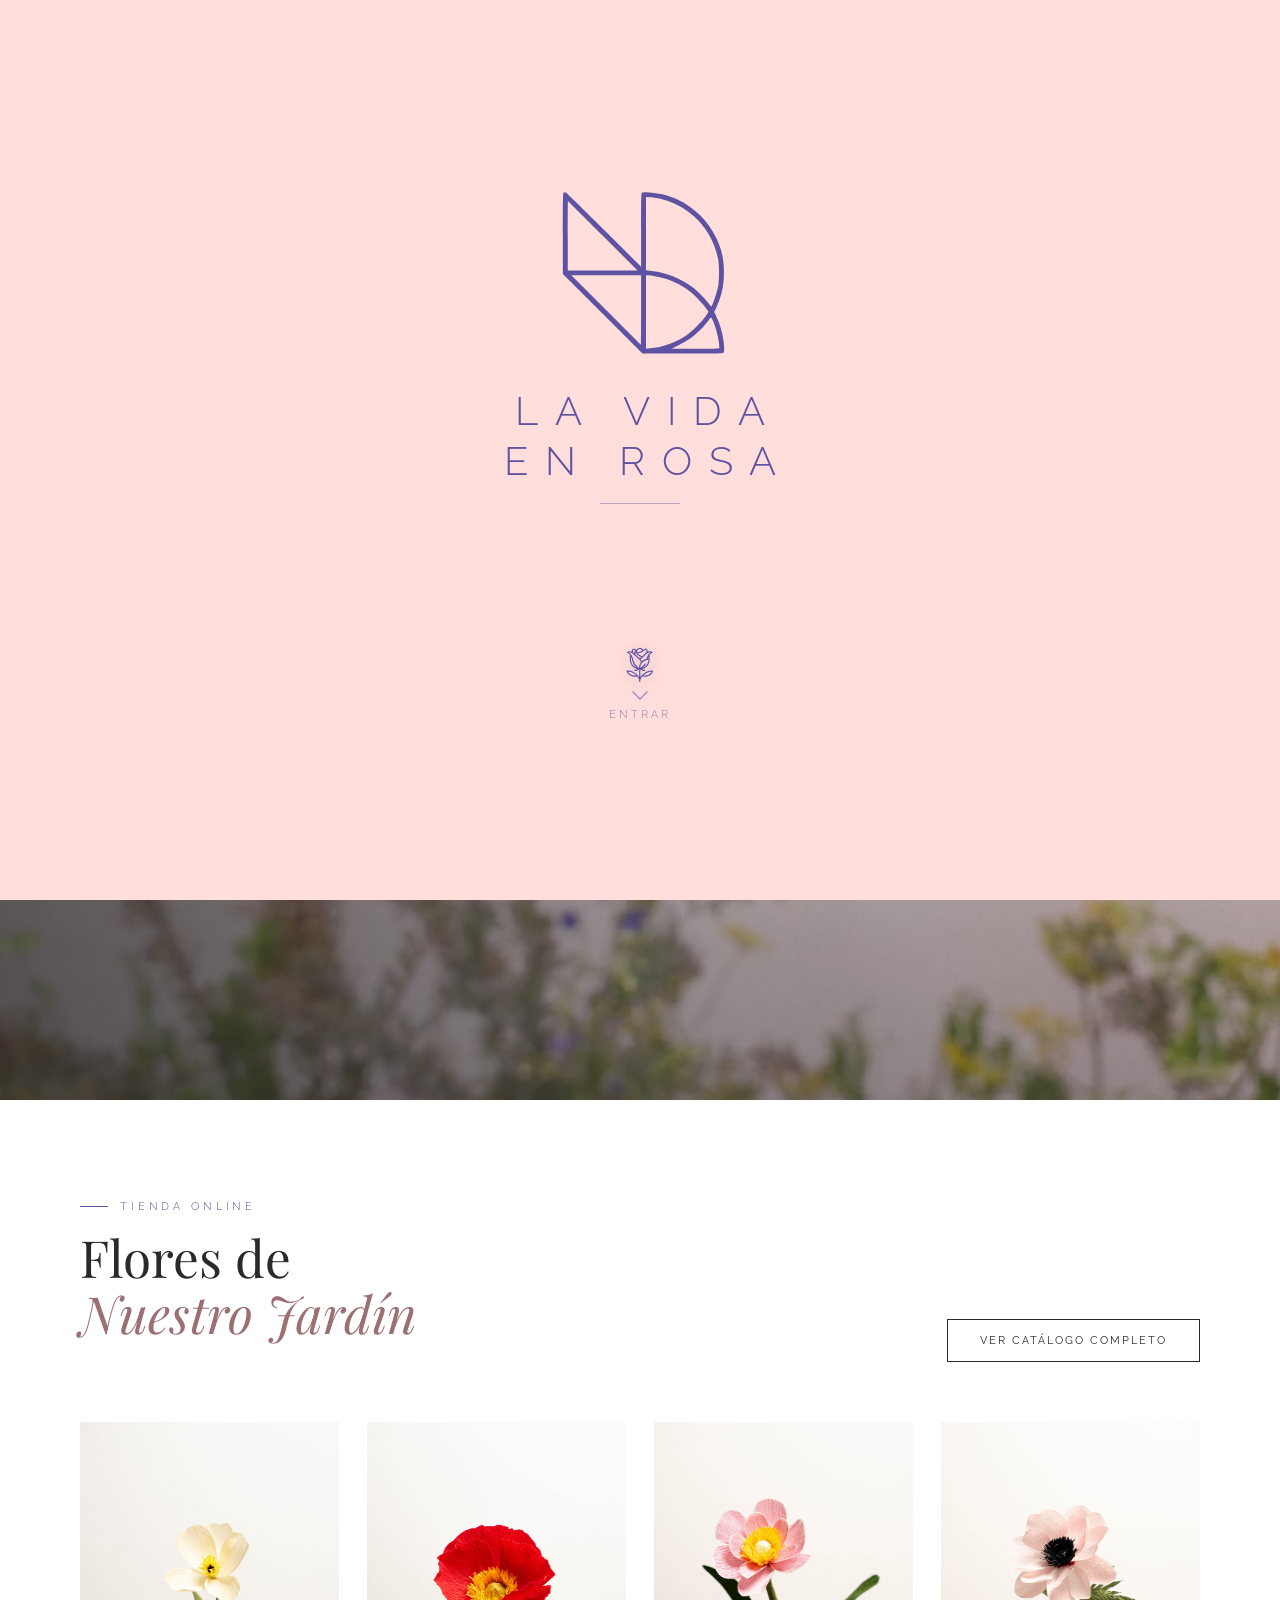
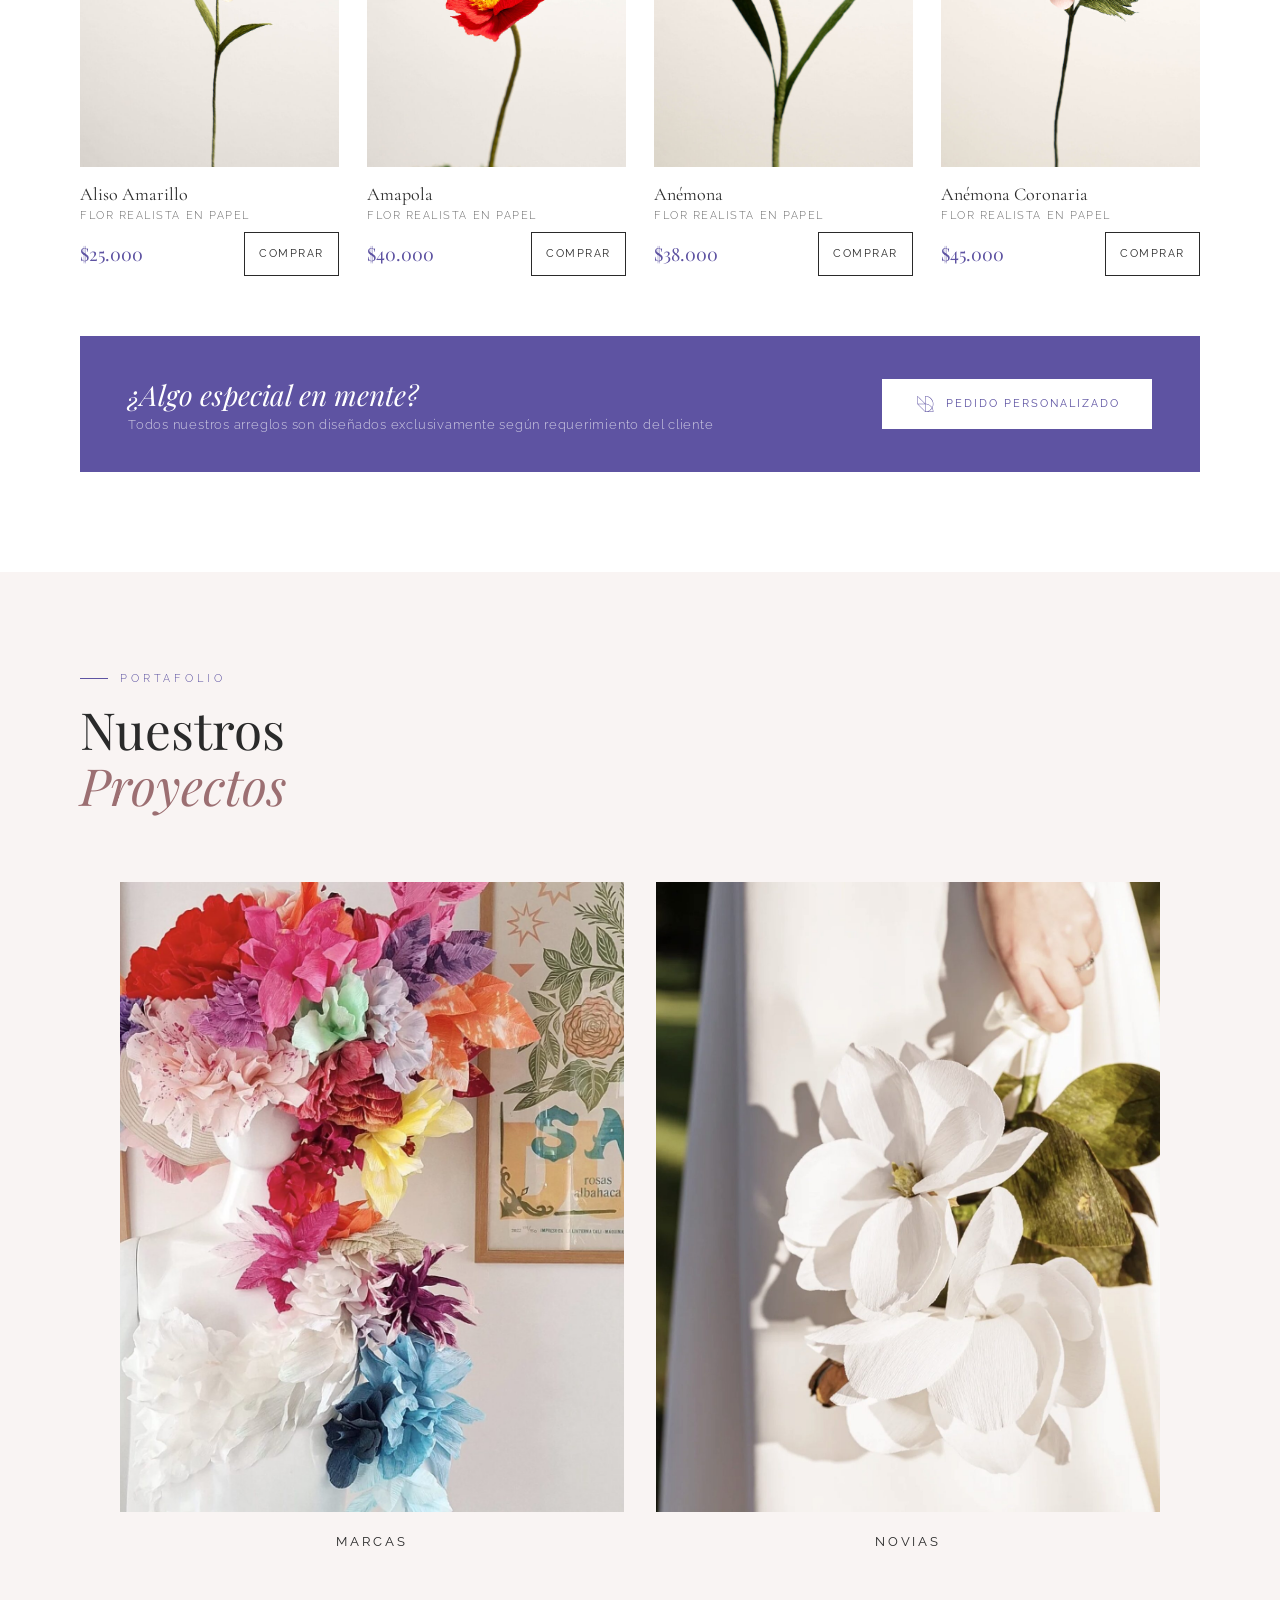
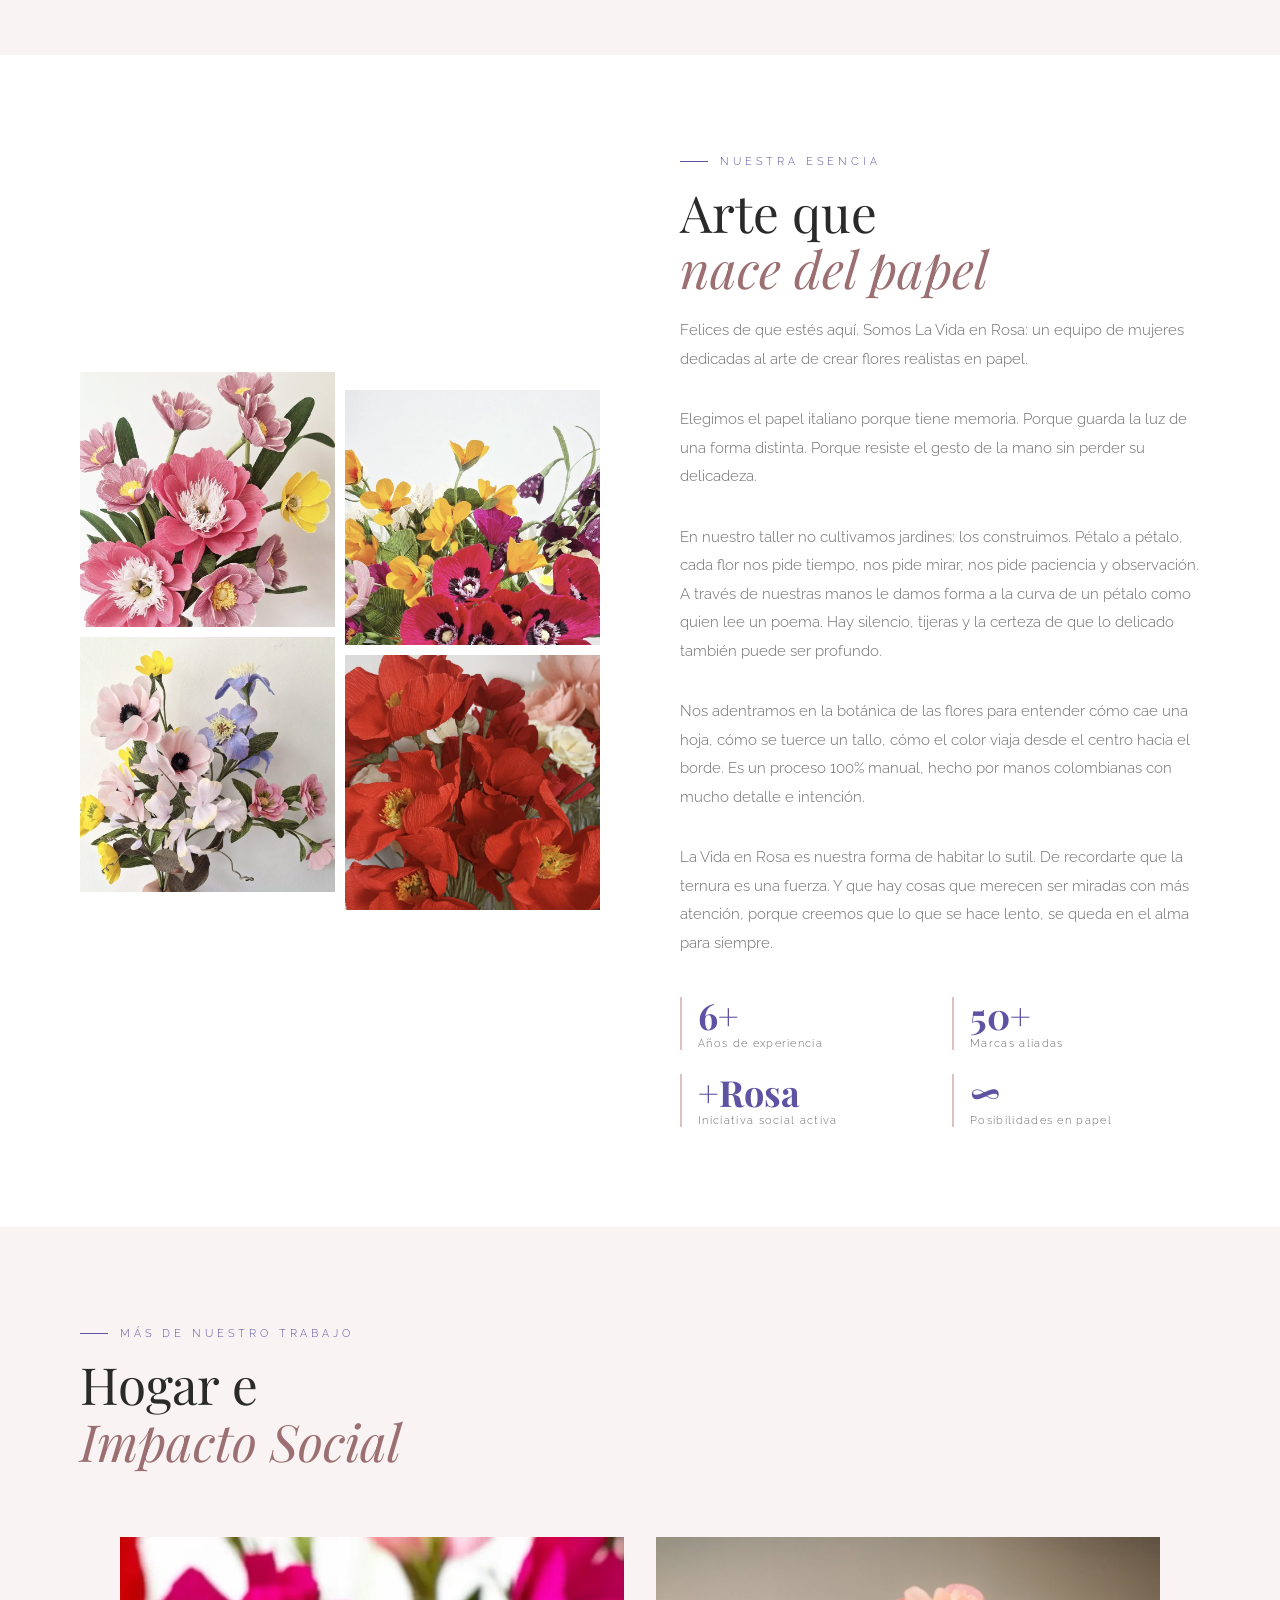
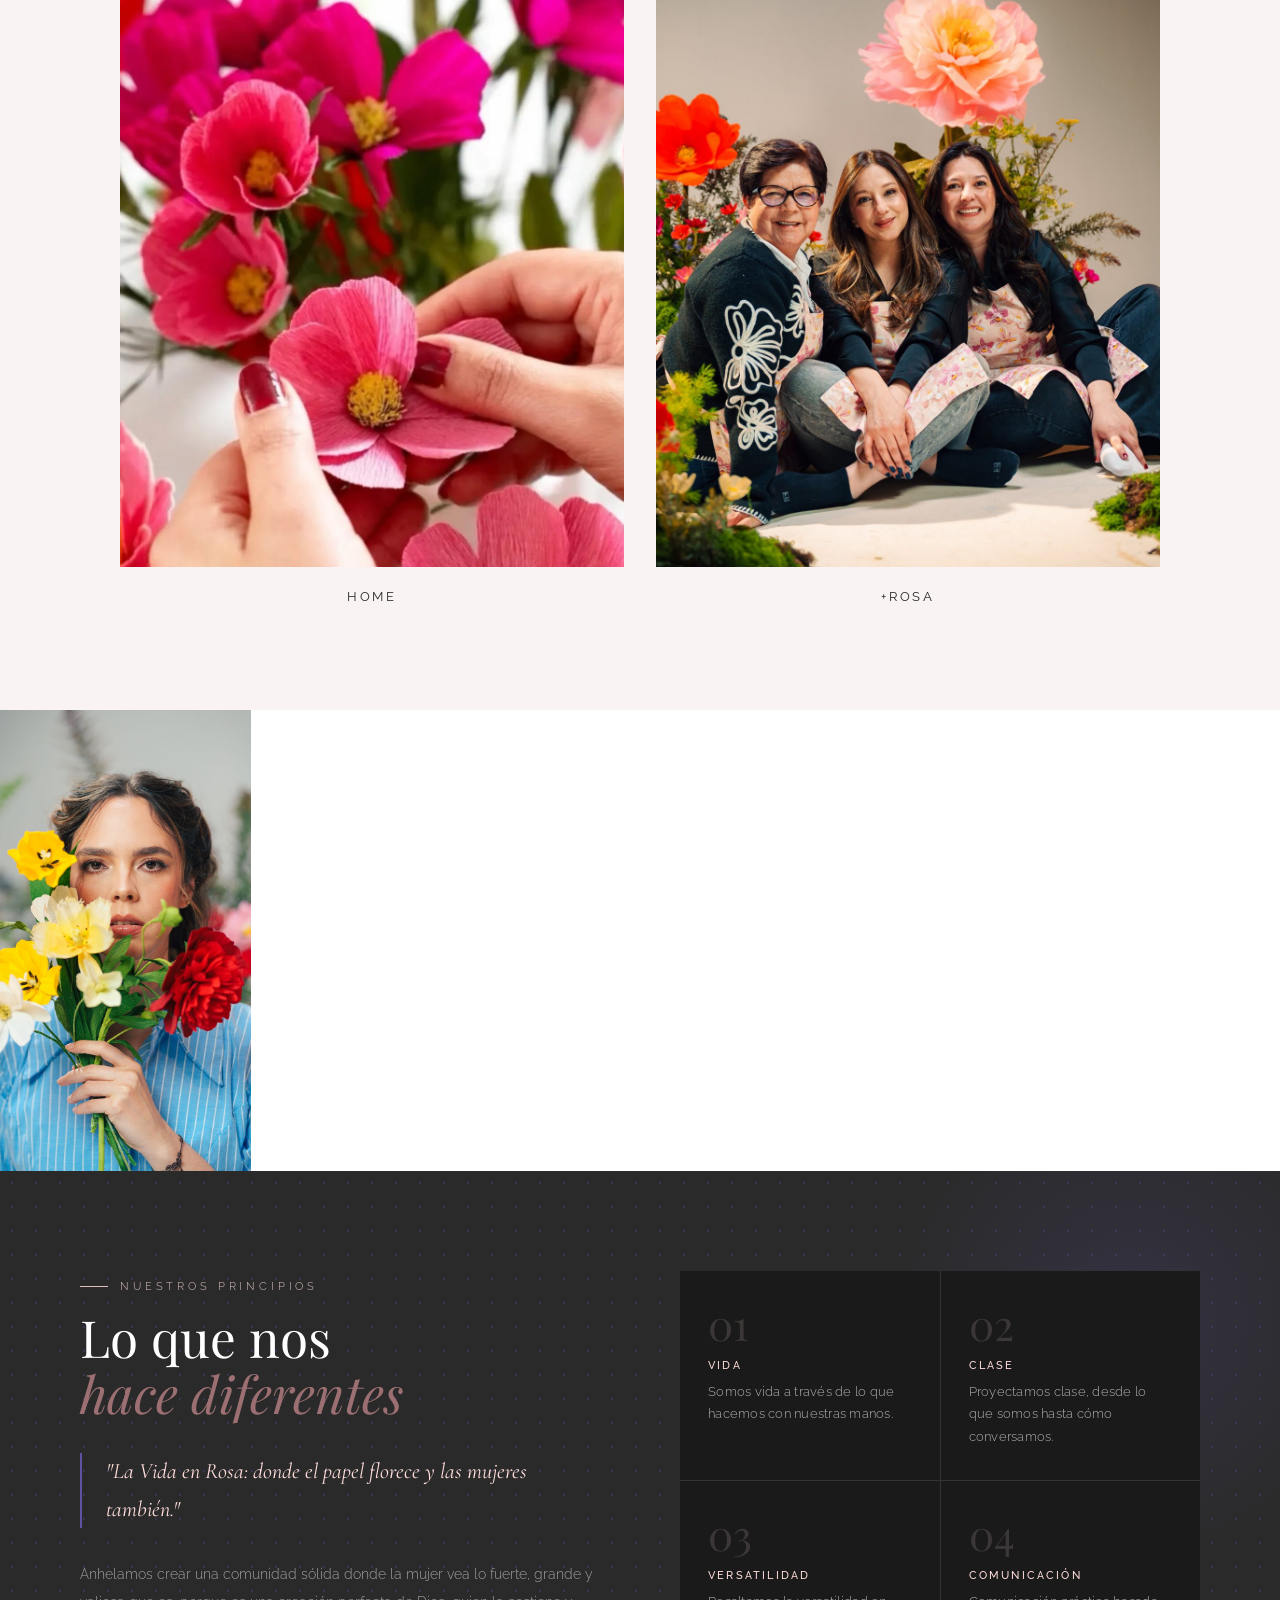
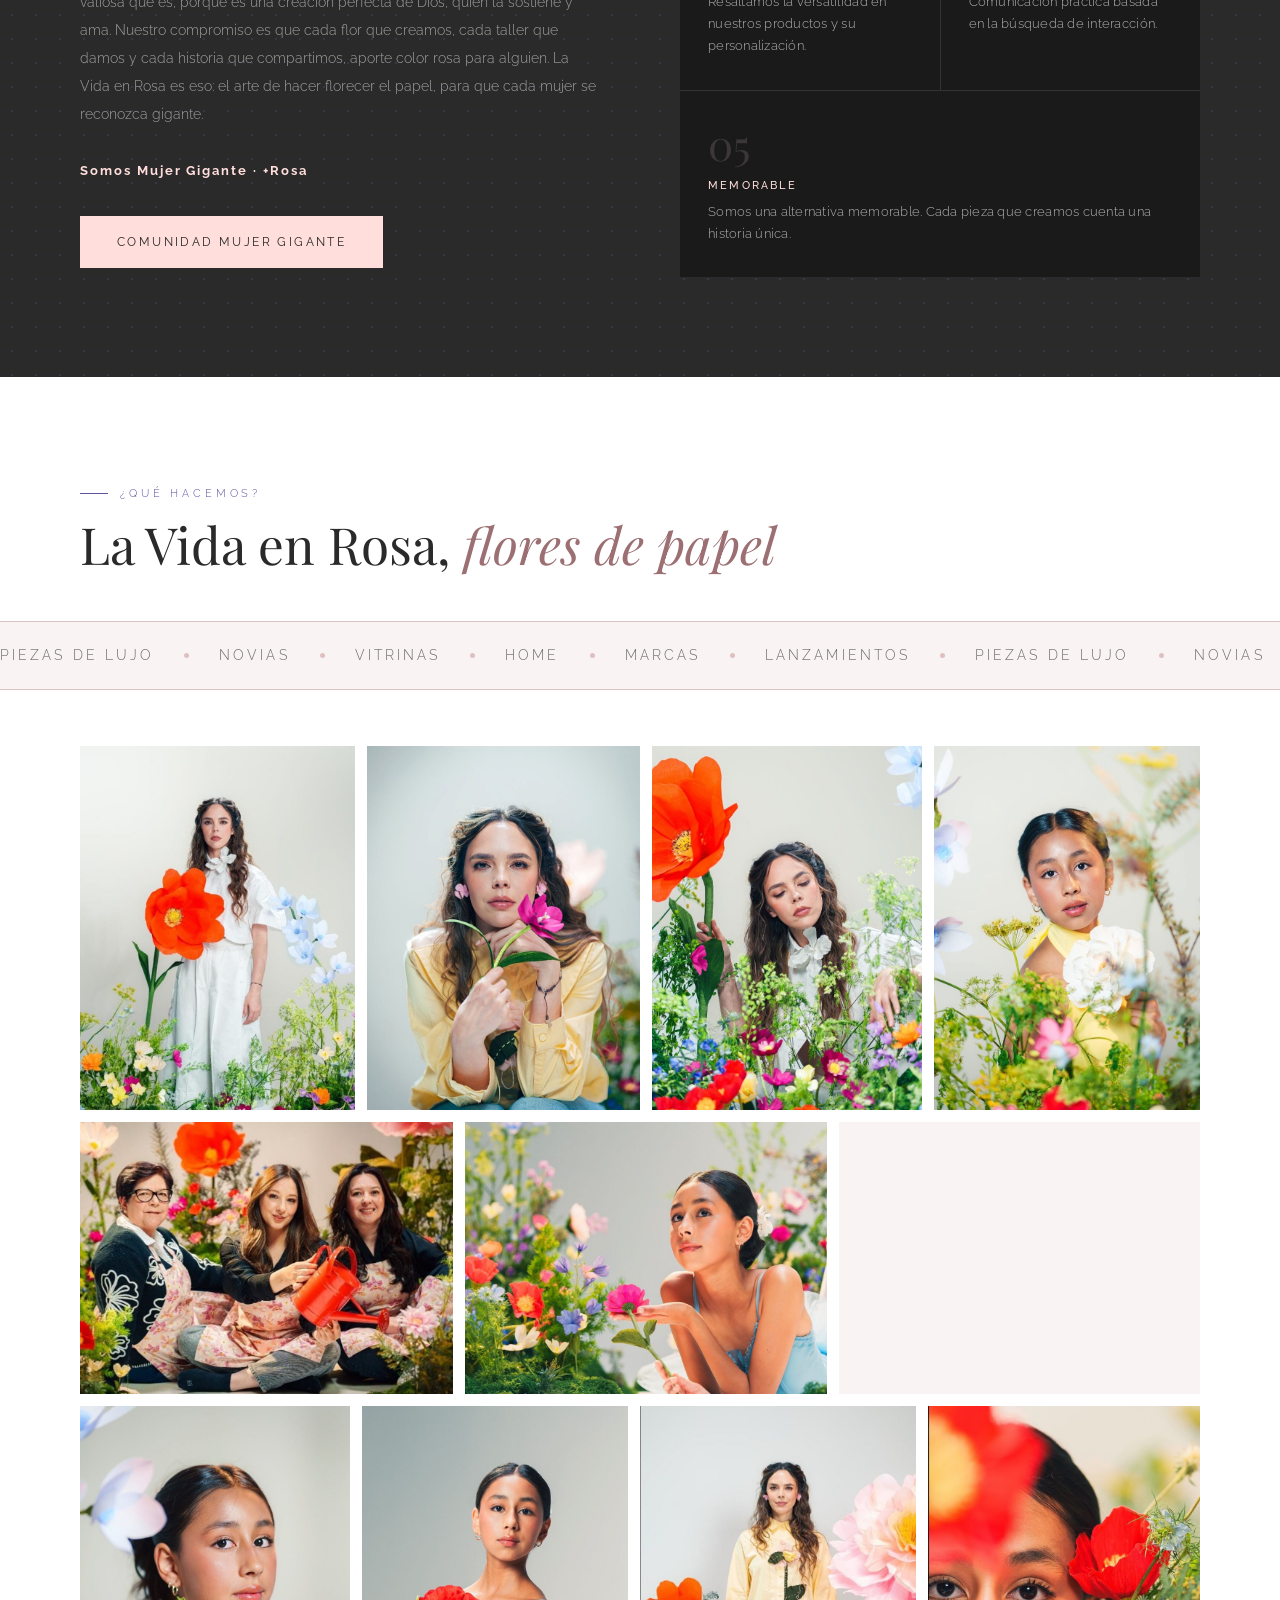
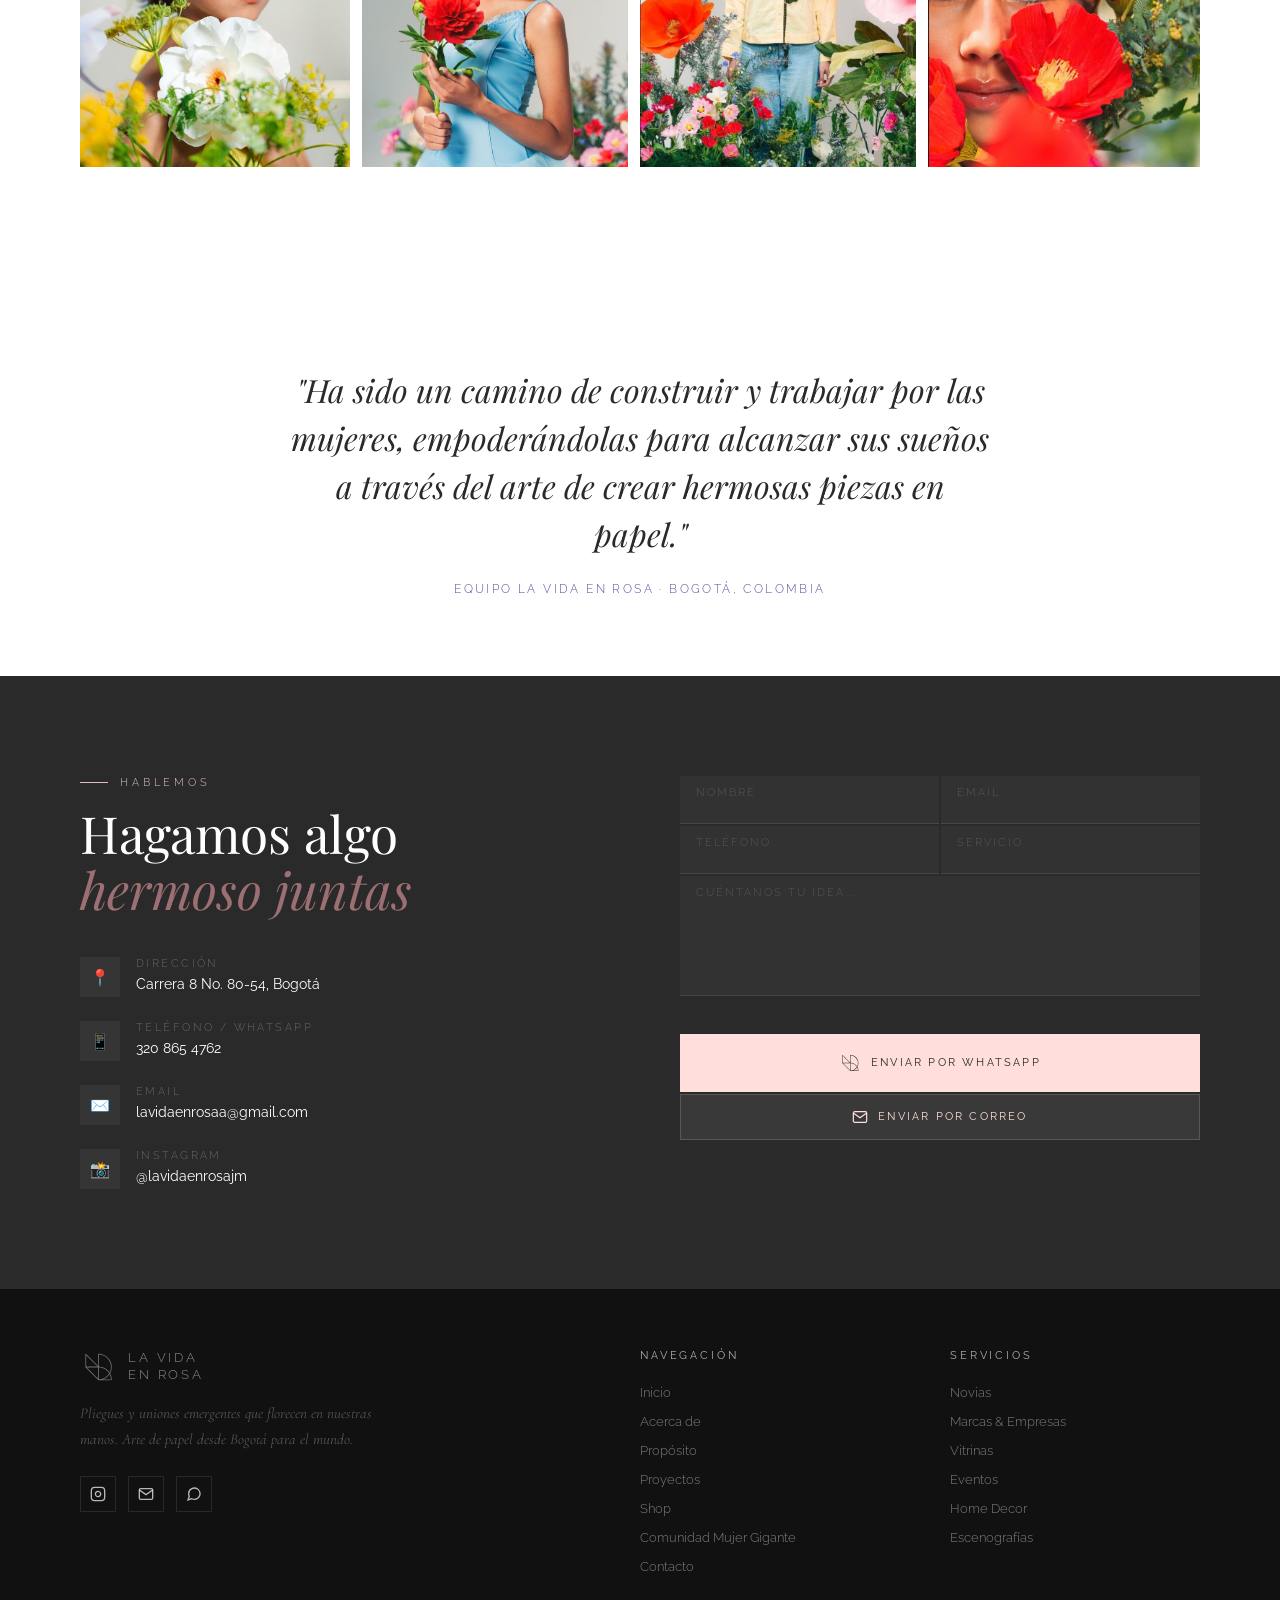
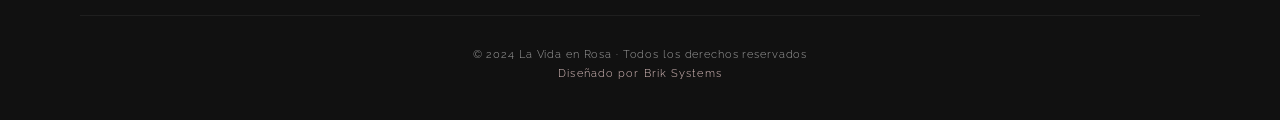
==== commit d9580ebd: "Redirigir a Shopify" ====
--- a/index.html
+++ b/index.html
@@ -66,7 +66,7 @@
       <li><a href="#acerca">Acerca de</a></li>
       <li><a href="#proposito">Propósito</a></li>
       <li><a href="#proyectos">Proyectos</a></li>
-      <li><a href="catalogo.html">Shop</a></li>
+      <li><a href="https://qc8udn-t8.myshopify.com/collections/all">Shop</a></li>
     </ul>
     <button class="nav-cart js-cart-btn" type="button" aria-label="Abrir carrito"><svg width="22" height="22" viewBox="0 0 24 24" fill="none" stroke="currentColor" stroke-width="1.5" stroke-linecap="round" stroke-linejoin="round" aria-hidden="true"><path d="M5.5 8h13l-1 12.5h-11z"/><path d="M9 8V6.5a3 3 0 0 1 6 0V8"/></svg><span class="cart-badge js-cart-count" hidden>0</span></button>
   </div>
@@ -116,7 +116,7 @@
       <h2 class="section-title">Flores de<br><em>Nuestro Jardín</em></h2>
     </div>
     <div class="shop-acciones">
-      <a class="btn-outline" href="catalogo.html">Ver Catálogo Completo</a>
+      <a class="btn-outline" href="https://qc8udn-t8.myshopify.com/collections/all">Ver Catálogo Completo</a>
     </div>
   </div>
   <div class="shop-grid reveal" id="shopGrid"></div>
@@ -443,7 +443,7 @@
         <li><a href="#acerca">Acerca de</a></li>
         <li><a href="#proposito">Propósito</a></li>
         <li><a href="#proyectos">Proyectos</a></li>
-        <li><a href="catalogo.html">Shop</a></li>
+        <li><a href="https://qc8udn-t8.myshopify.com/collections/all">Shop</a></li>
         <li><a href="#comunidad" onclick="event.preventDefault();abrirComunidad()">Comunidad Mujer Gigante</a></li>
         <li><a href="#contacto">Contacto</a></li>
       </ul>
@@ -472,9 +472,10 @@
   <svg width="24" height="24" viewBox="0 0 24 24" fill="white" aria-hidden="true"><path d="M17.472 14.382c-.297-.149-1.758-.867-2.03-.967-.273-.099-.471-.148-.67.15-.197.297-.767.966-.94 1.164-.173.199-.347.223-.644.075-.297-.15-1.255-.463-2.39-1.475-.883-.788-1.48-1.761-1.653-2.059-.173-.297-.018-.458.13-.606.134-.133.298-.347.446-.52.149-.174.198-.298.298-.497.099-.198.05-.371-.025-.52-.075-.149-.669-1.612-.916-2.207-.242-.579-.487-.5-.669-.51-.173-.008-.371-.01-.57-.01-.198 0-.52.074-.792.372-.272.297-1.04 1.016-1.04 2.479 0 1.462 1.065 2.875 1.213 3.074.149.198 2.096 3.2 5.077 4.487.709.306 1.262.489 1.694.625.712.227 1.36.195 1.871.118.571-.085 1.758-.719 2.006-1.413.248-.694.248-1.289.173-1.413-.074-.124-.272-.198-.57-.347m-5.421 7.403h-.004a9.87 9.87 0 01-5.031-1.378l-.361-.214-3.741.982.998-3.648-.235-.374a9.86 9.86 0 01-1.51-5.26c.001-5.45 4.436-9.884 9.888-9.884 2.64 0 5.122 1.03 6.988 2.898a9.825 9.825 0 012.893 6.994c-.003 5.45-4.437 9.884-9.885 9.884m8.413-18.297A11.815 11.815 0 0012.05 0C5.495 0 .16 5.335.157 11.892c0 2.096.547 4.142 1.588 5.945L.057 24l6.305-1.654a11.882 11.882 0 005.683 1.448h.005c6.554 0 11.89-5.335 11.893-11.893a11.821 11.821 0 00-3.48-8.413Z"/></svg>
 </a>
 
-<script src="productos.js?v=8" defer></script>
+<script>window.TIENDA='https://qc8udn-t8.myshopify.com';</script>
+<script src="productos.js?v=14" defer></script>
 <script src="comun.js?v=8" defer></script>
-<script src="carrito.js?v=8" defer></script>
+<script src="carrito.js?v=14" defer></script>
 <script src="producto.js?v=8" defer></script>
 <script src="proyectos.js?v=12" defer></script>
 <script src="main.js?v=8" defer></script>
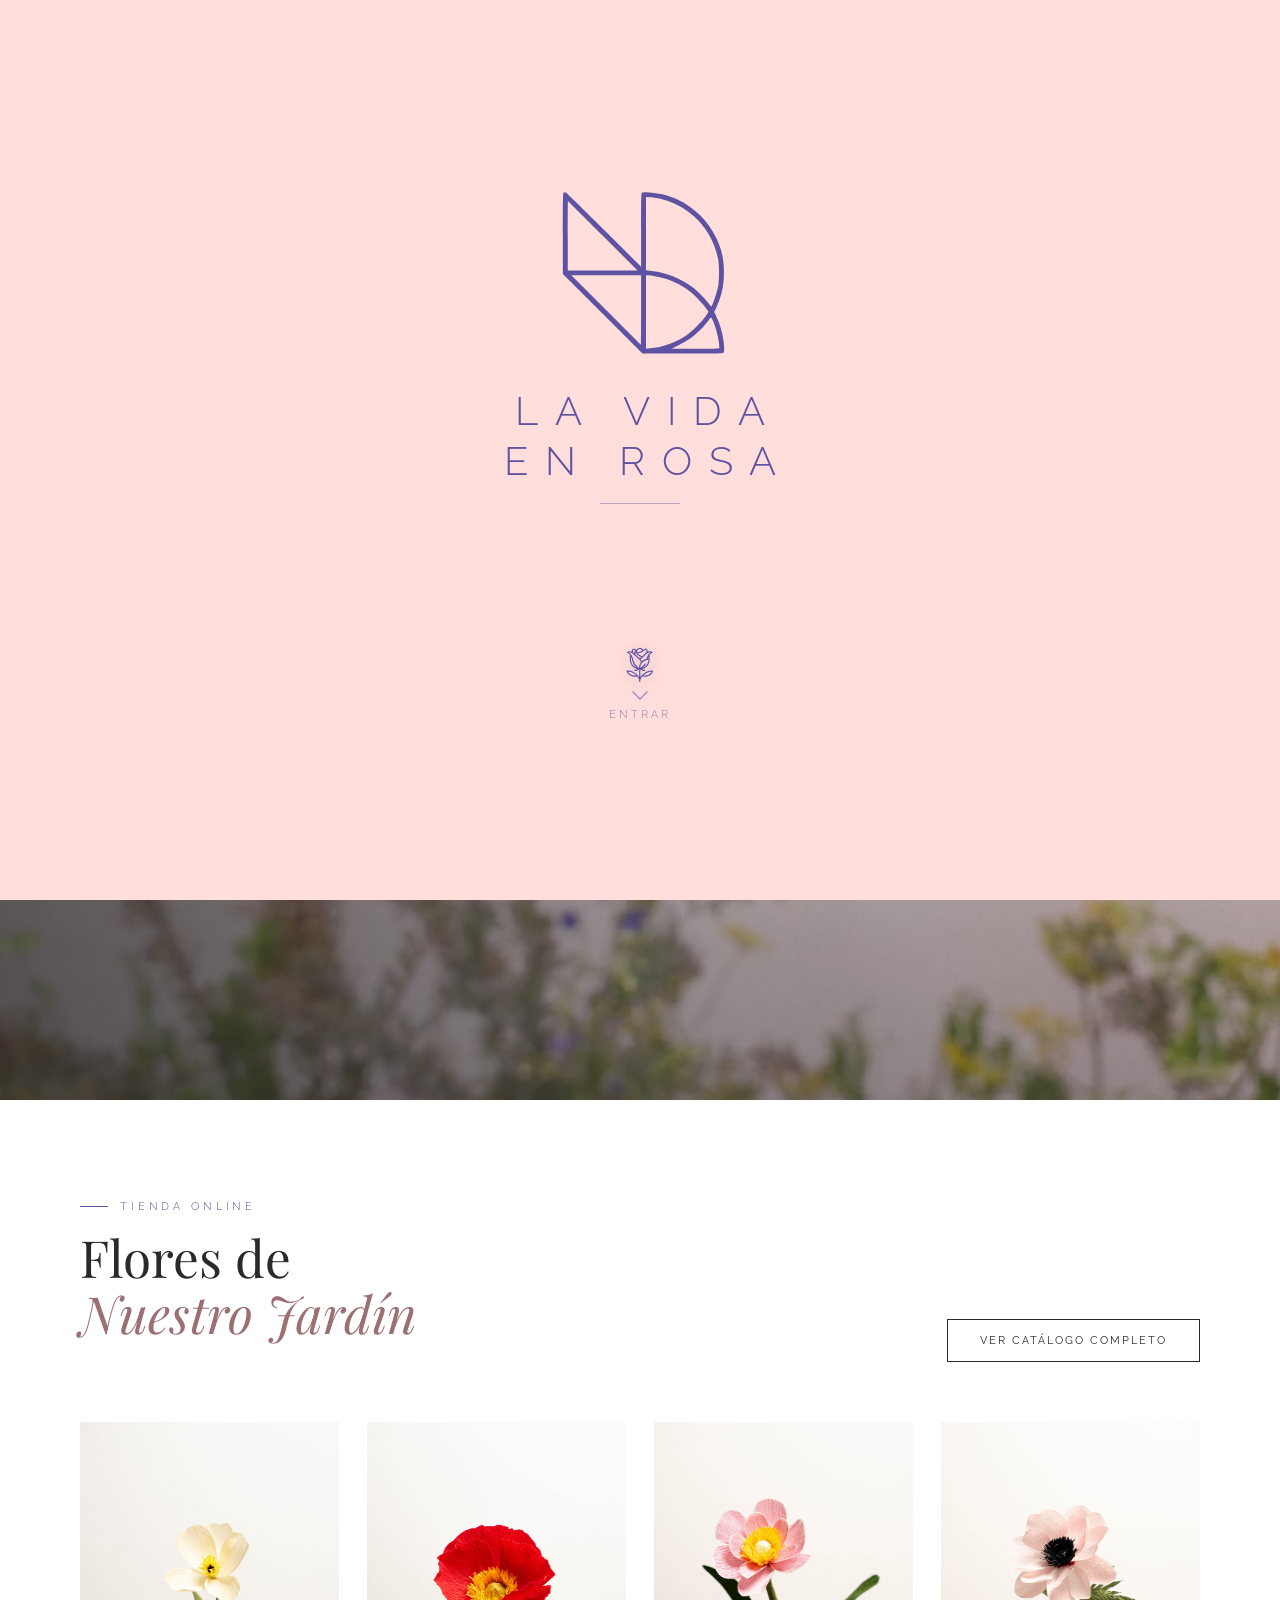
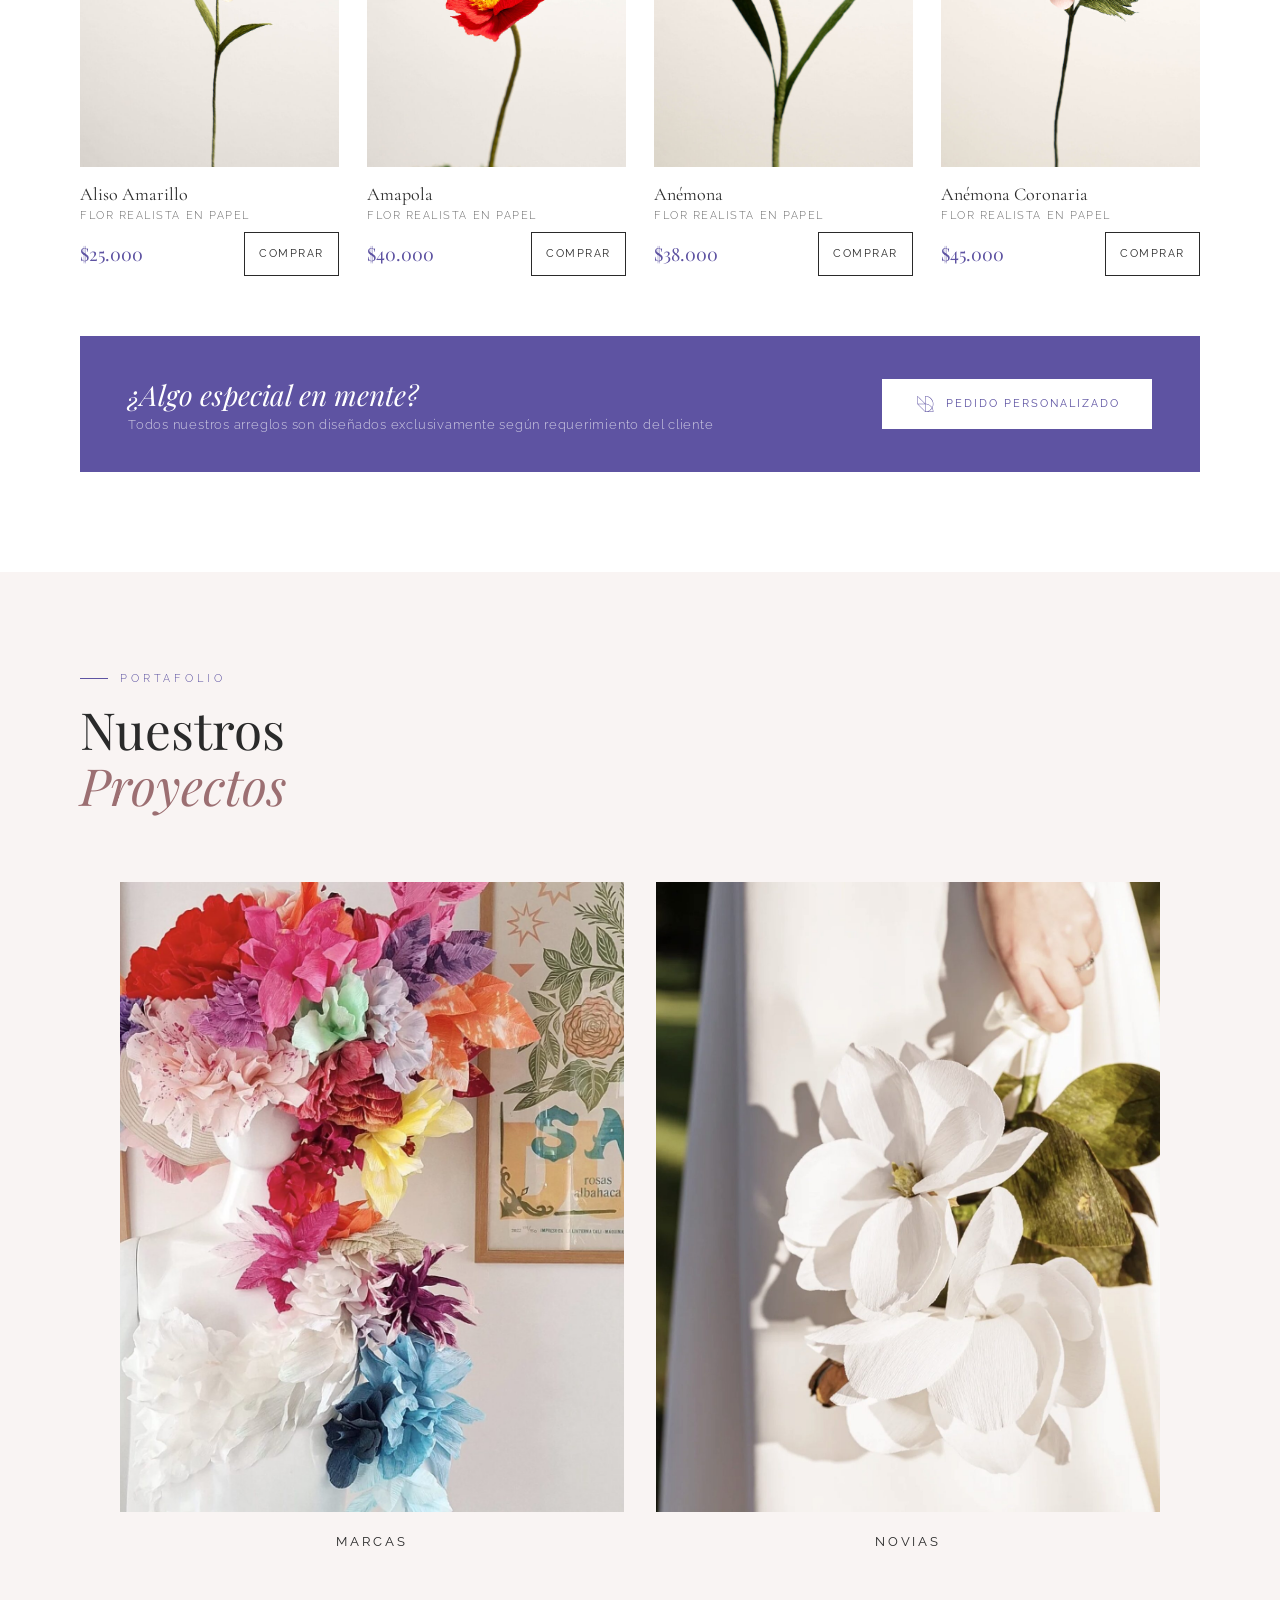
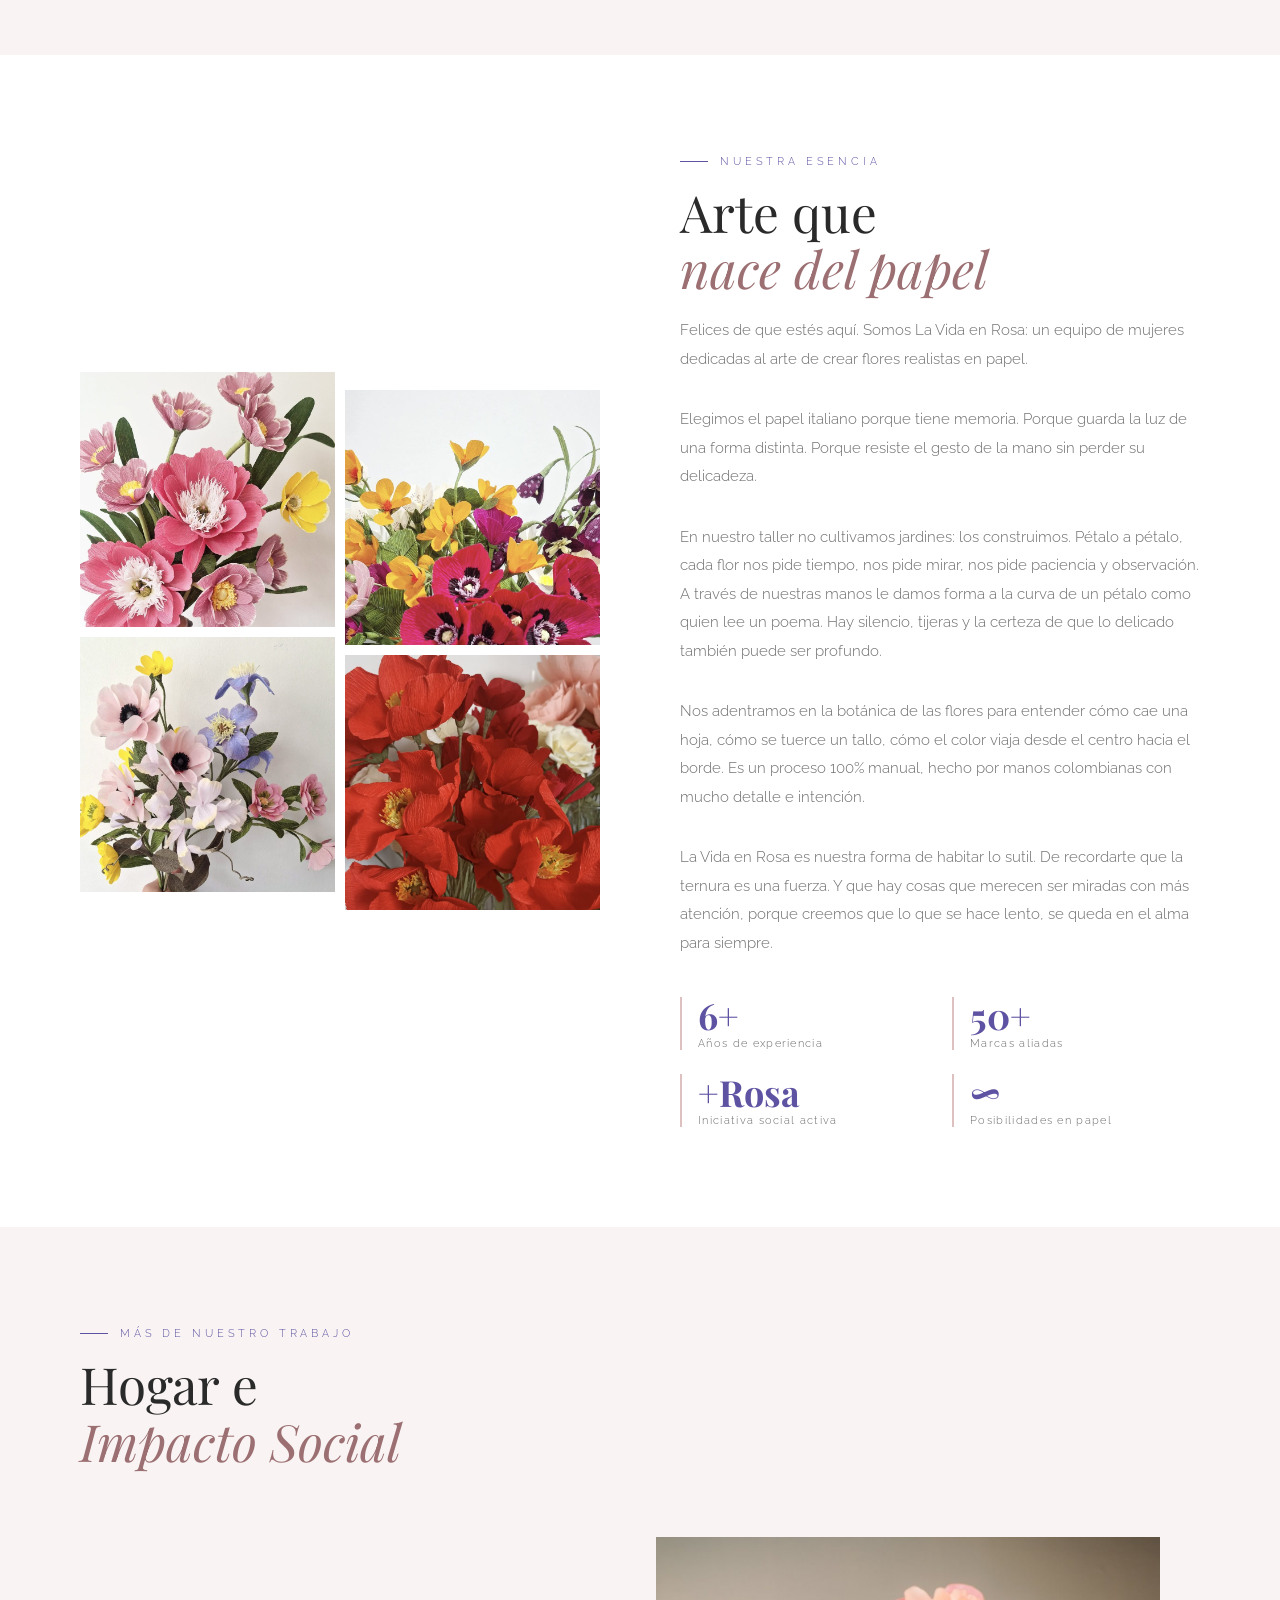
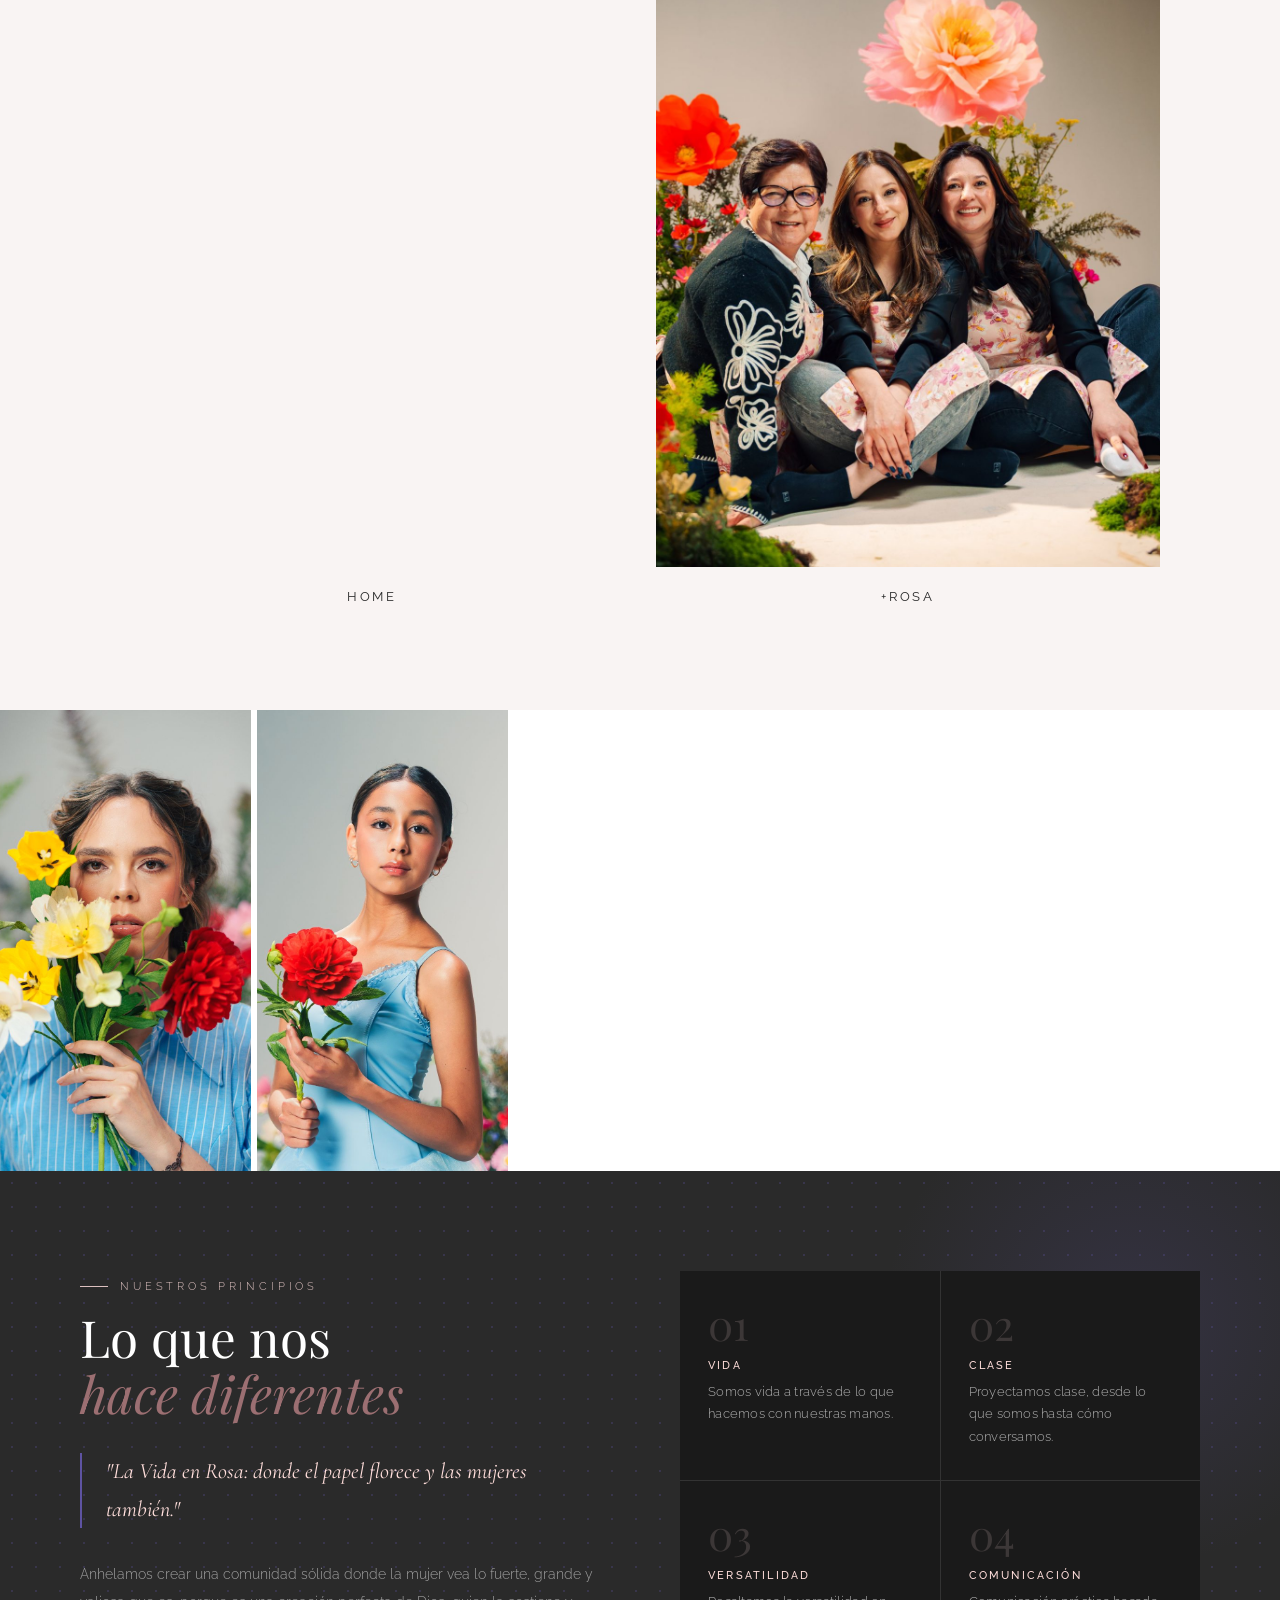
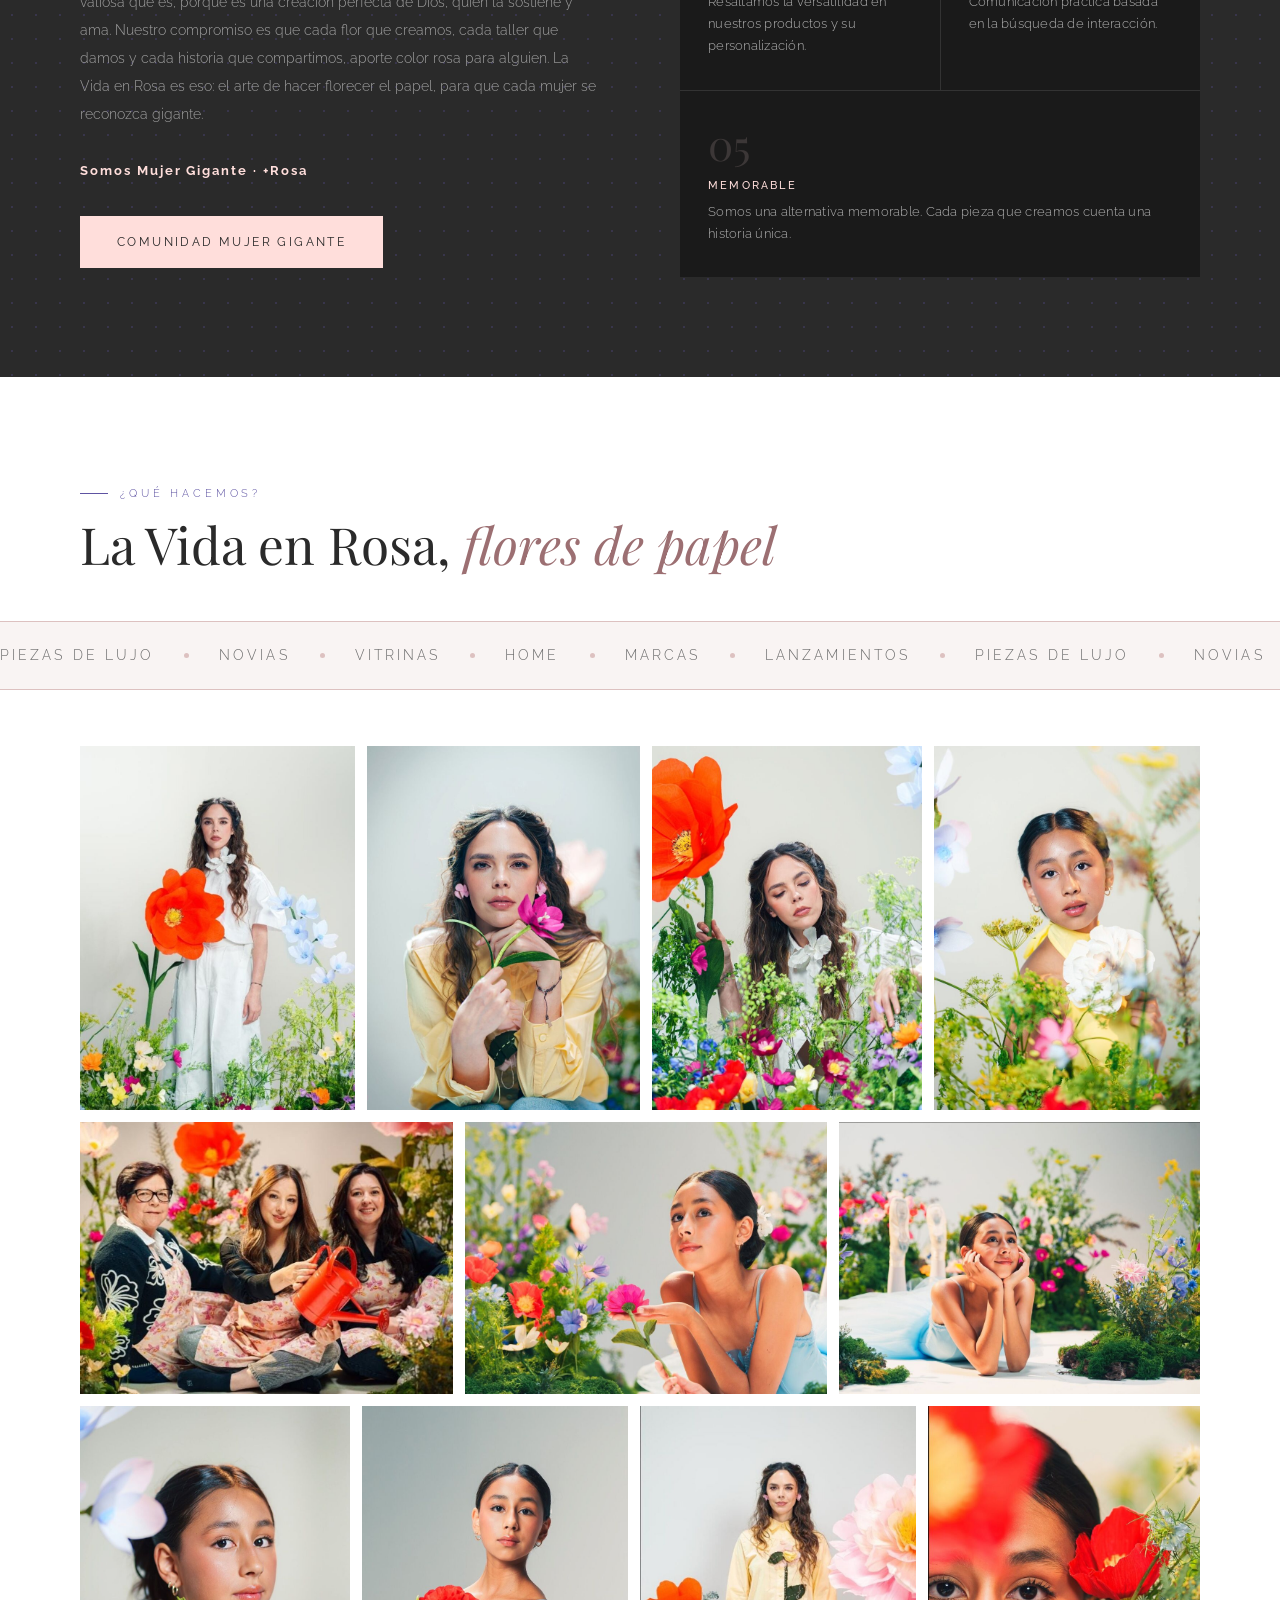
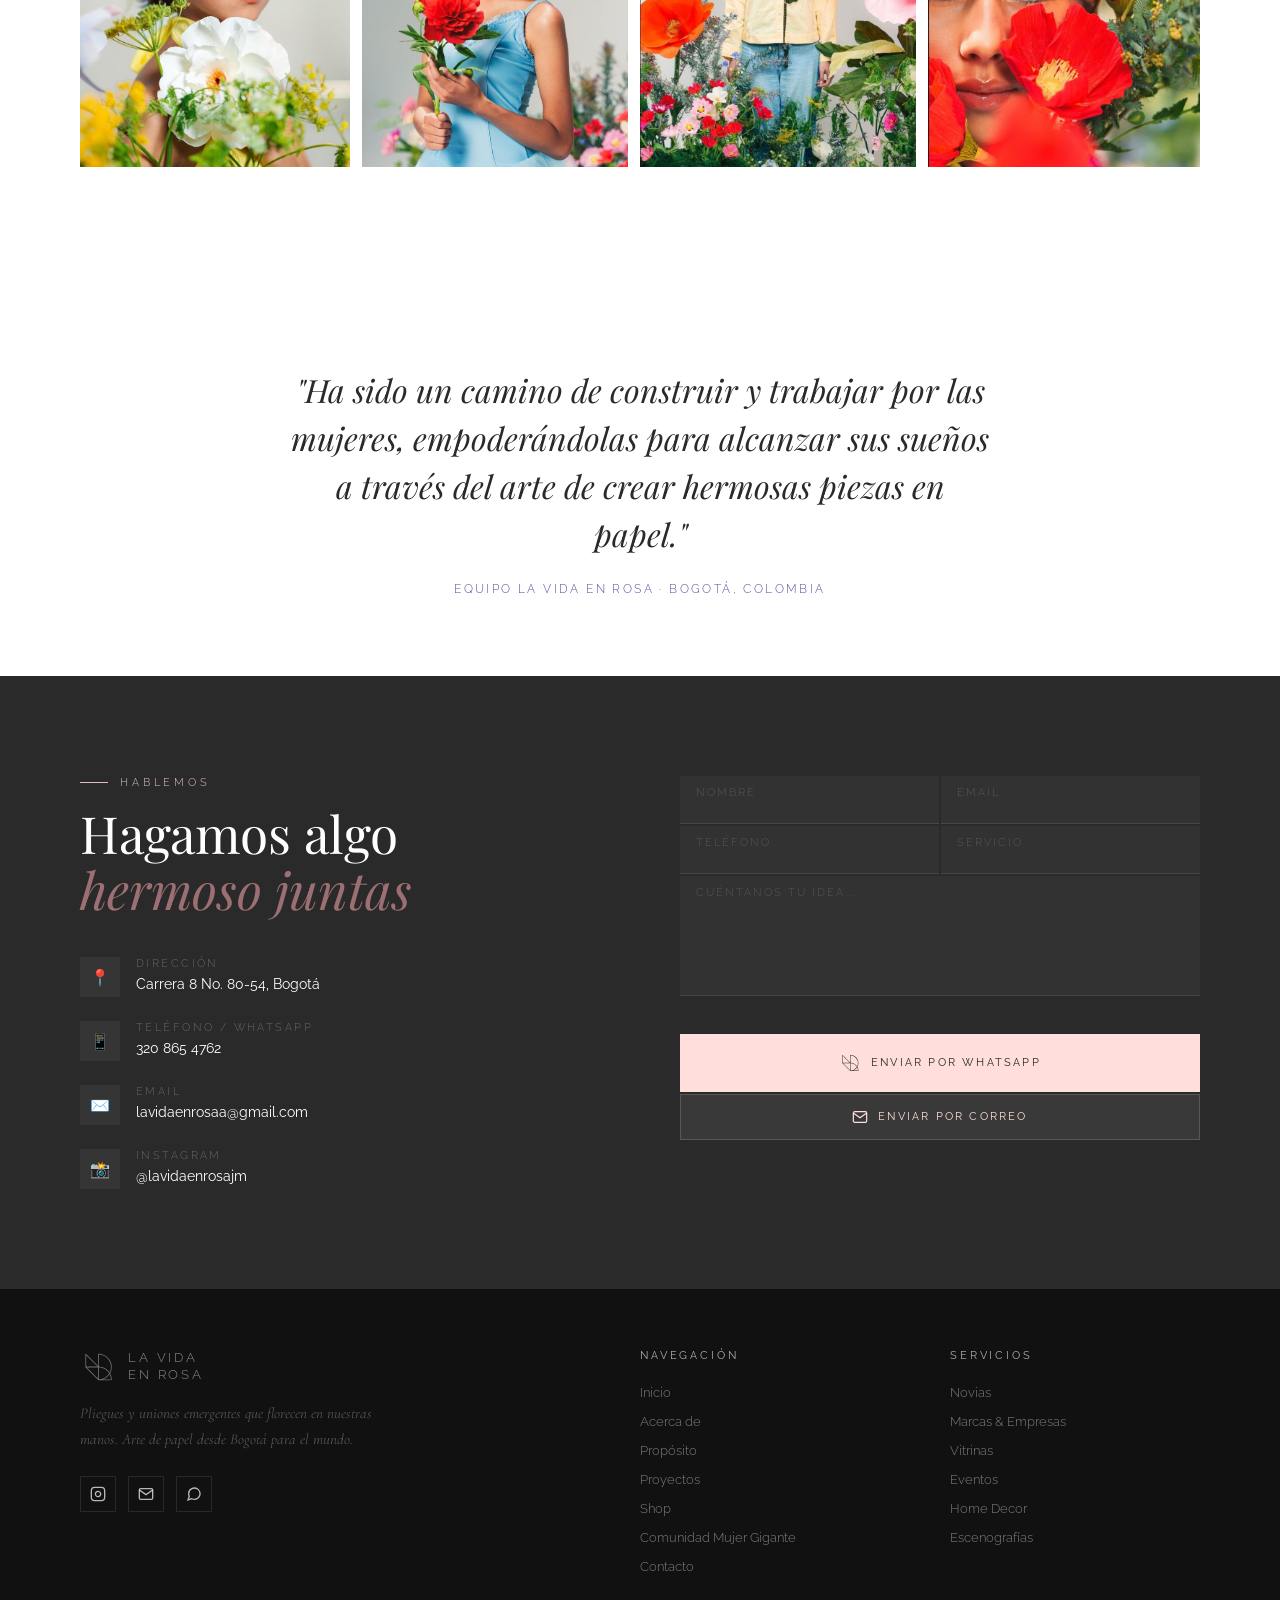
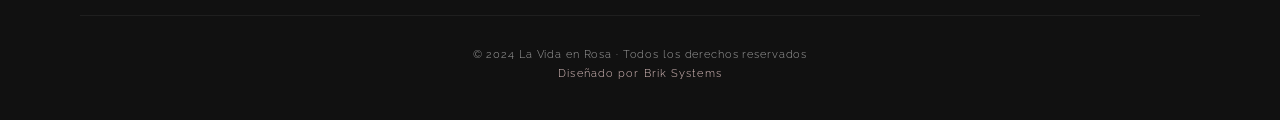
==== commit 0ecf46b0: "Quitar carrito, comprar en Shopify" ====
--- a/index.html
+++ b/index.html
@@ -66,9 +66,8 @@
       <li><a href="#acerca">Acerca de</a></li>
       <li><a href="#proposito">Propósito</a></li>
       <li><a href="#proyectos">Proyectos</a></li>
-      <li><a href="https://qc8udn-t8.myshopify.com/collections/all">Shop</a></li>
+      <li><a href="https://qc8udn-t8.myshopify.com/collections/flores-por-unidad">Shop</a></li>
     </ul>
-    <button class="nav-cart js-cart-btn" type="button" aria-label="Abrir carrito"><svg width="22" height="22" viewBox="0 0 24 24" fill="none" stroke="currentColor" stroke-width="1.5" stroke-linecap="round" stroke-linejoin="round" aria-hidden="true"><path d="M5.5 8h13l-1 12.5h-11z"/><path d="M9 8V6.5a3 3 0 0 1 6 0V8"/></svg><span class="cart-badge js-cart-count" hidden>0</span></button>
   </div>
   <a href="#contacto" class="nav-cta">Contacto</a>
 </nav>
@@ -116,7 +115,7 @@
       <h2 class="section-title">Flores de<br><em>Nuestro Jardín</em></h2>
     </div>
     <div class="shop-acciones">
-      <a class="btn-outline" href="https://qc8udn-t8.myshopify.com/collections/all">Ver Catálogo Completo</a>
+      <a class="btn-outline" href="https://qc8udn-t8.myshopify.com/collections/flores-por-unidad">Ver Catálogo Completo</a>
     </div>
   </div>
   <div class="shop-grid reveal" id="shopGrid"></div>
@@ -443,7 +442,7 @@
         <li><a href="#acerca">Acerca de</a></li>
         <li><a href="#proposito">Propósito</a></li>
         <li><a href="#proyectos">Proyectos</a></li>
-        <li><a href="https://qc8udn-t8.myshopify.com/collections/all">Shop</a></li>
+        <li><a href="https://qc8udn-t8.myshopify.com/collections/flores-por-unidad">Shop</a></li>
         <li><a href="#comunidad" onclick="event.preventDefault();abrirComunidad()">Comunidad Mujer Gigante</a></li>
         <li><a href="#contacto">Contacto</a></li>
       </ul>
@@ -476,7 +475,7 @@
 <script src="productos.js?v=14" defer></script>
 <script src="comun.js?v=8" defer></script>
 <script src="carrito.js?v=14" defer></script>
-<script src="producto.js?v=8" defer></script>
+<script src="producto.js?v=14" defer></script>
 <script src="proyectos.js?v=12" defer></script>
 <script src="main.js?v=8" defer></script>
 </body>
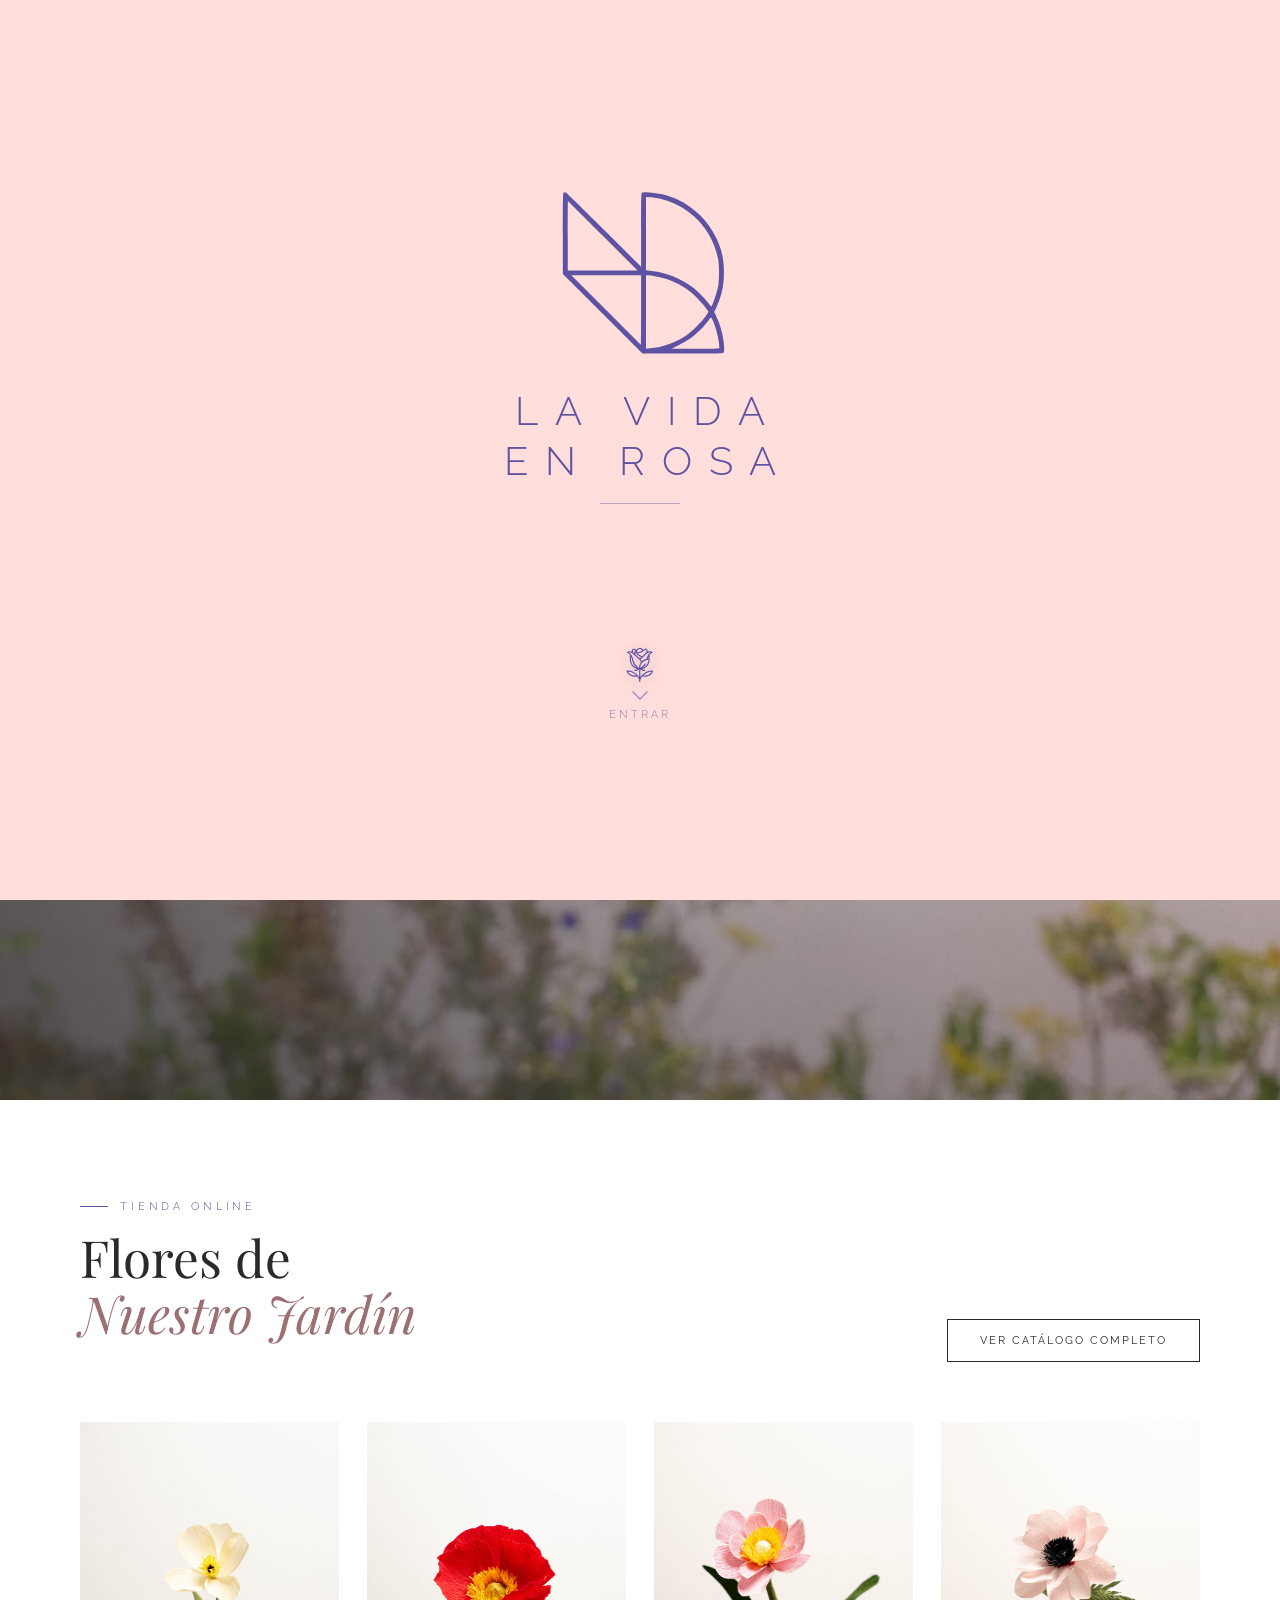
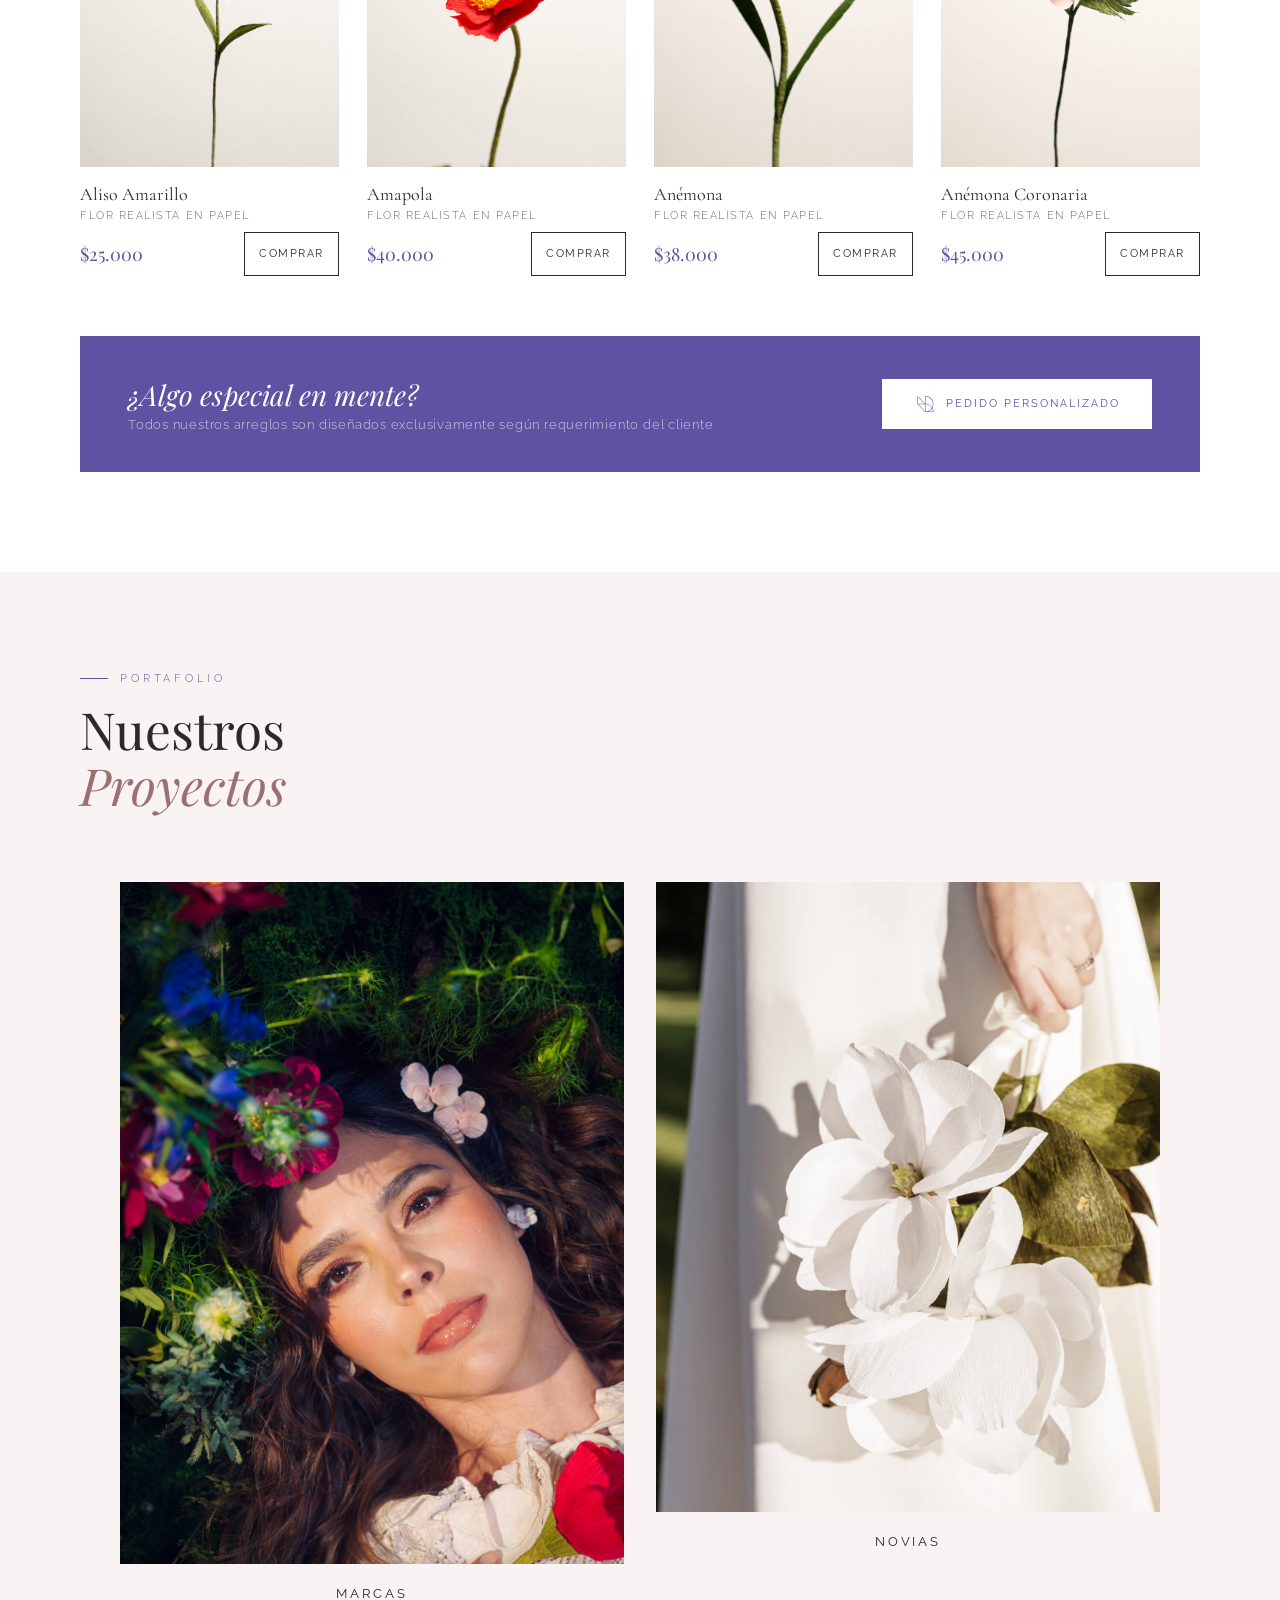
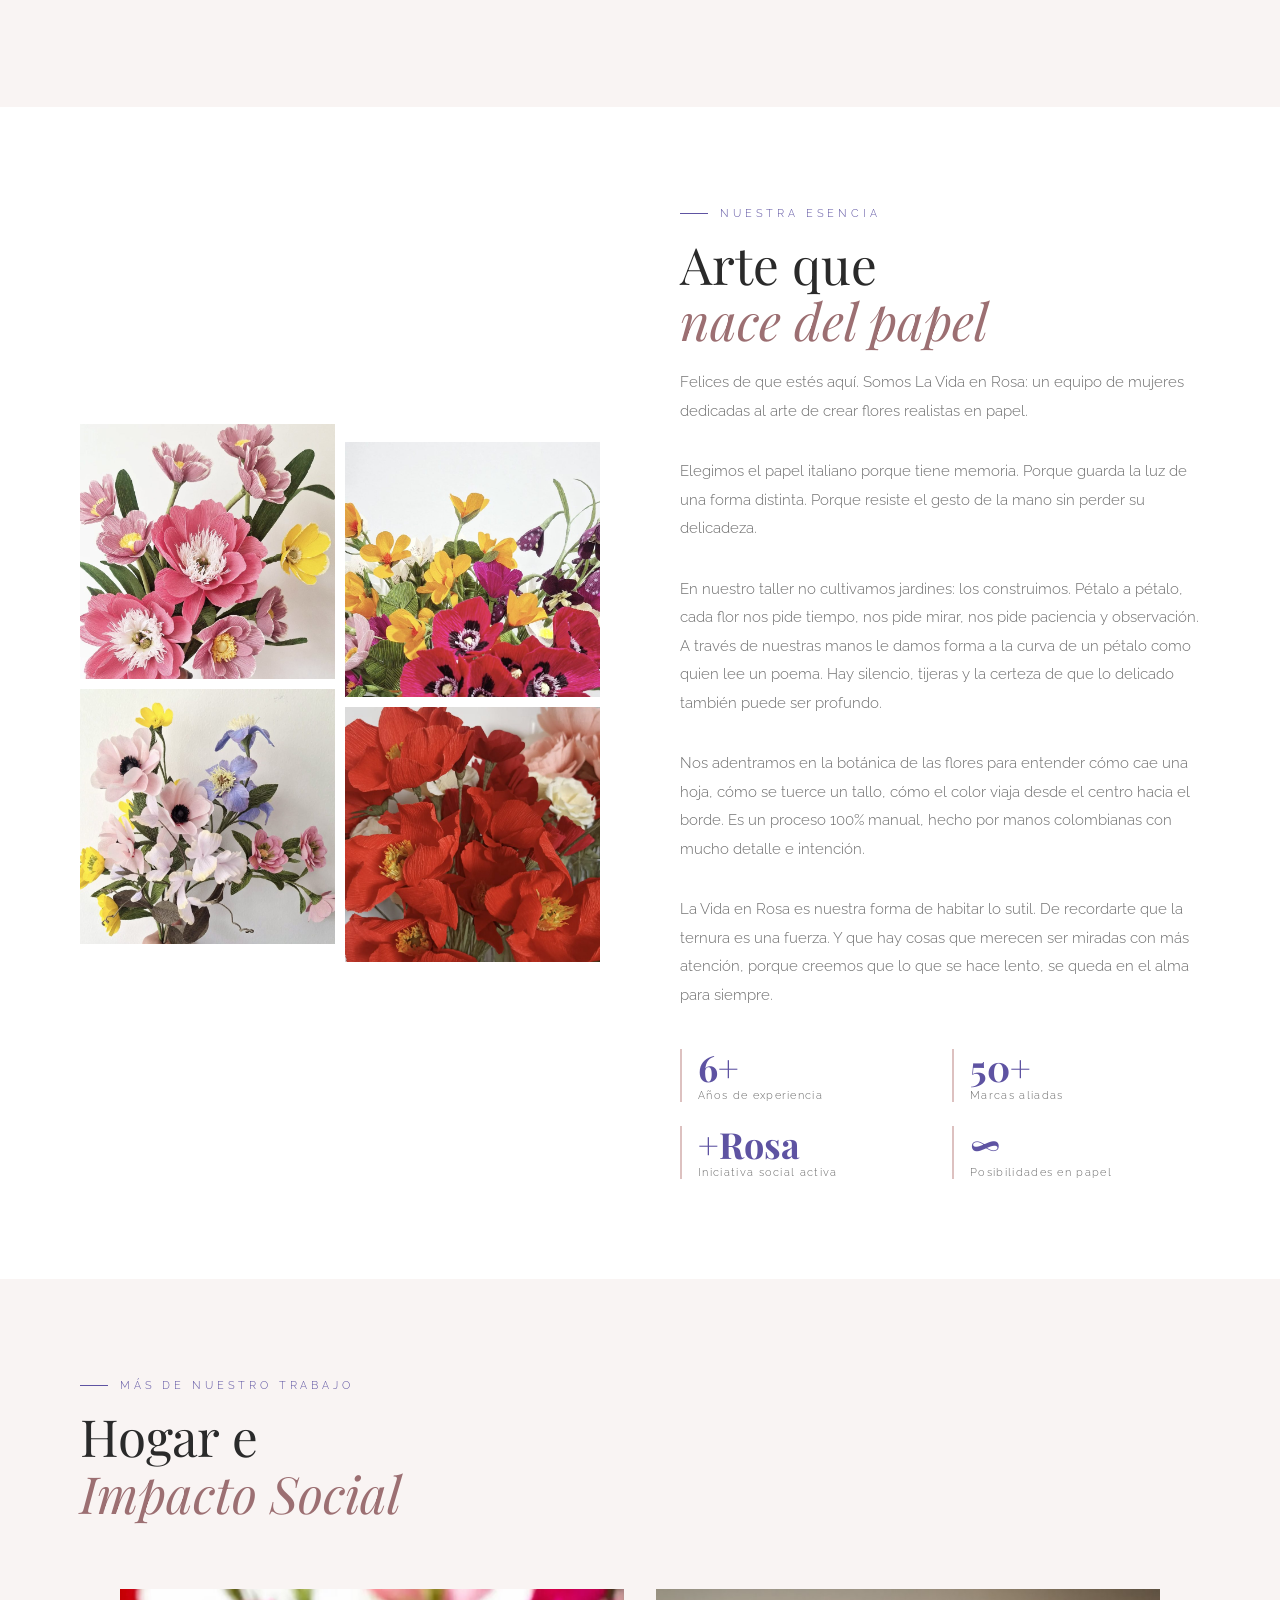
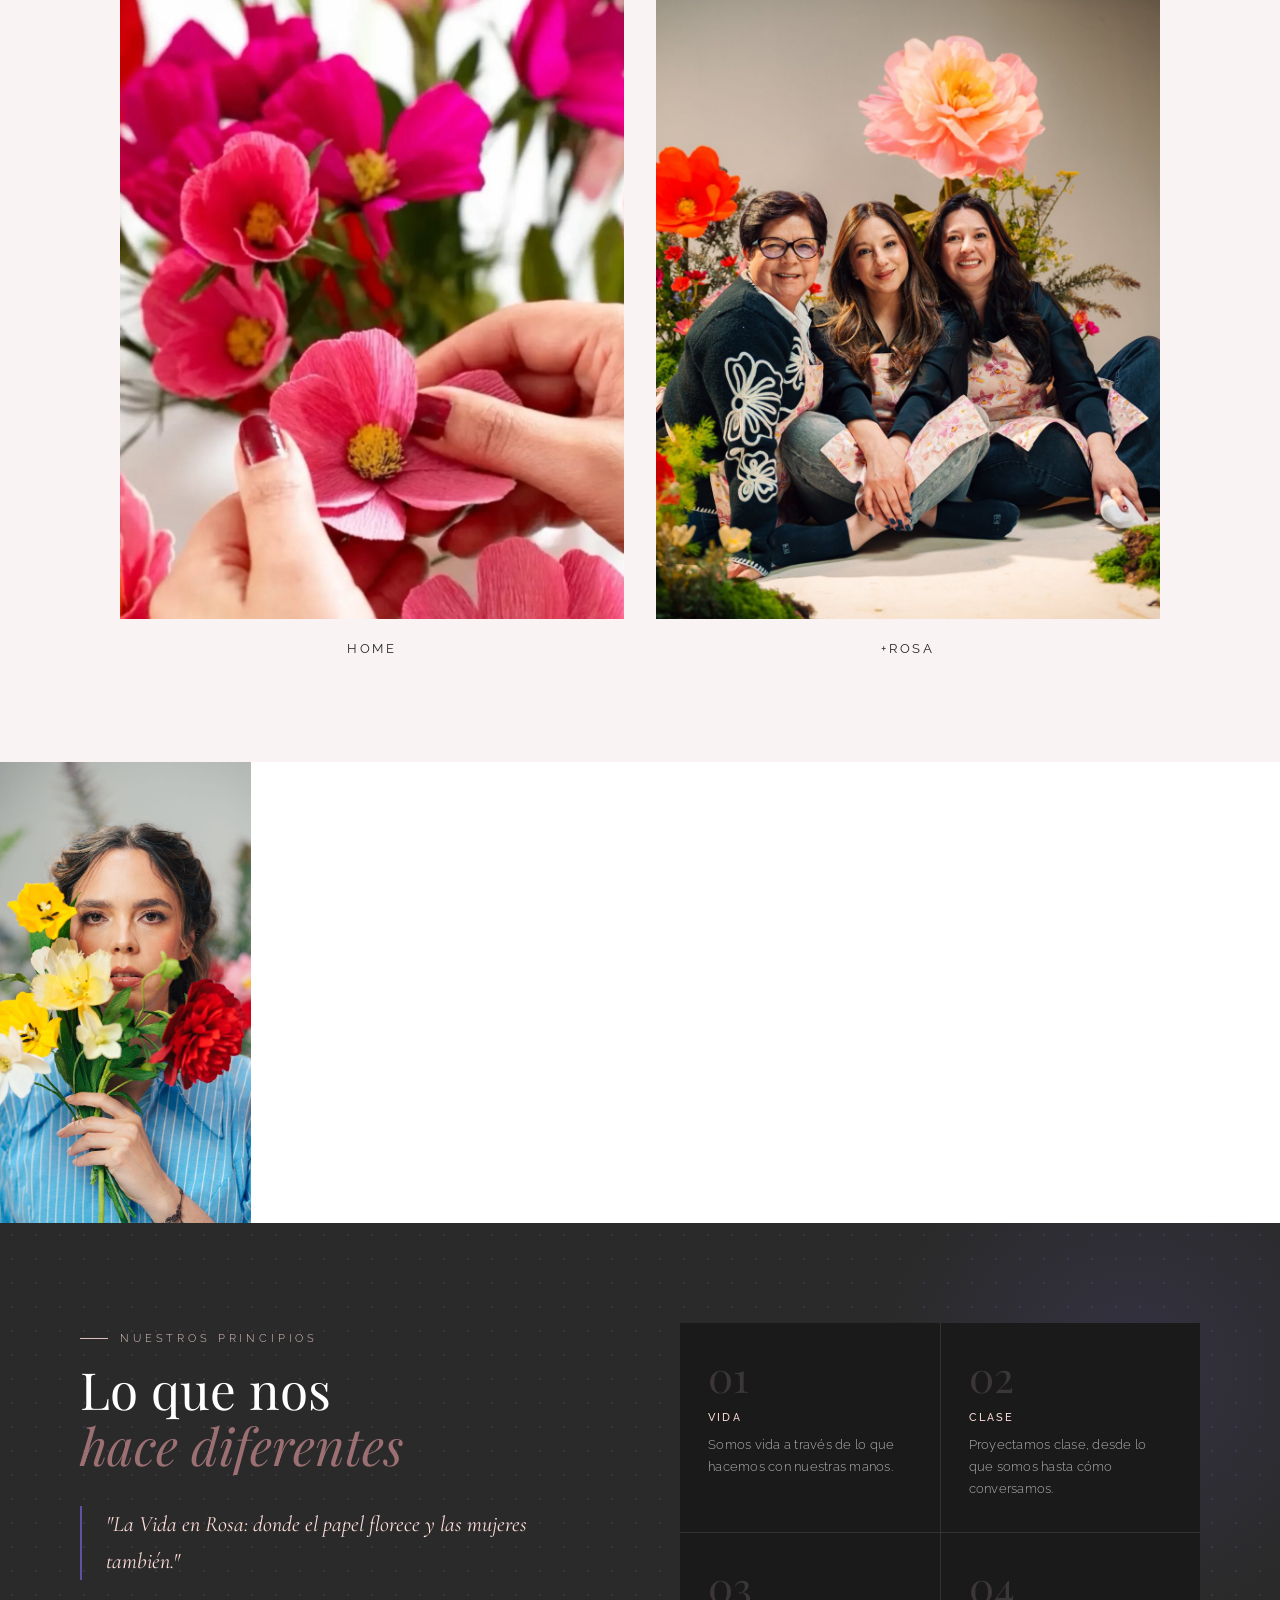
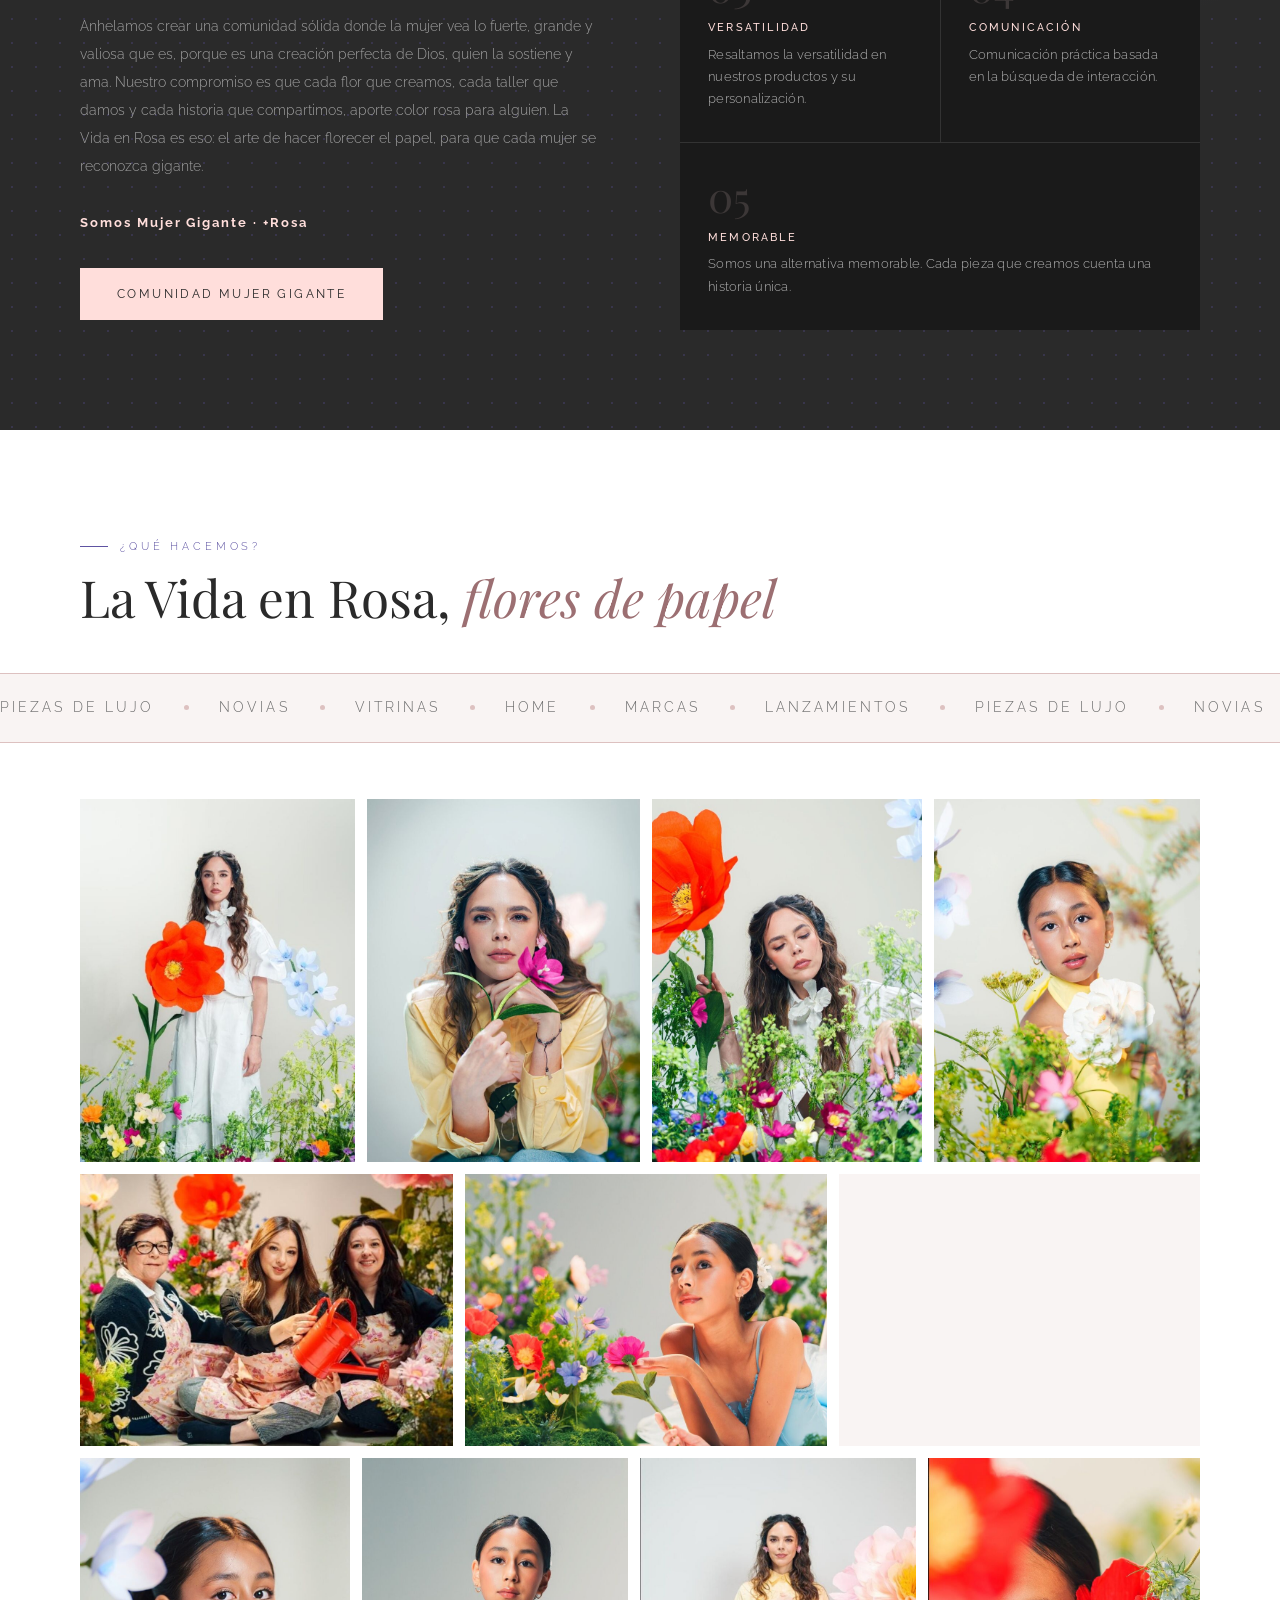
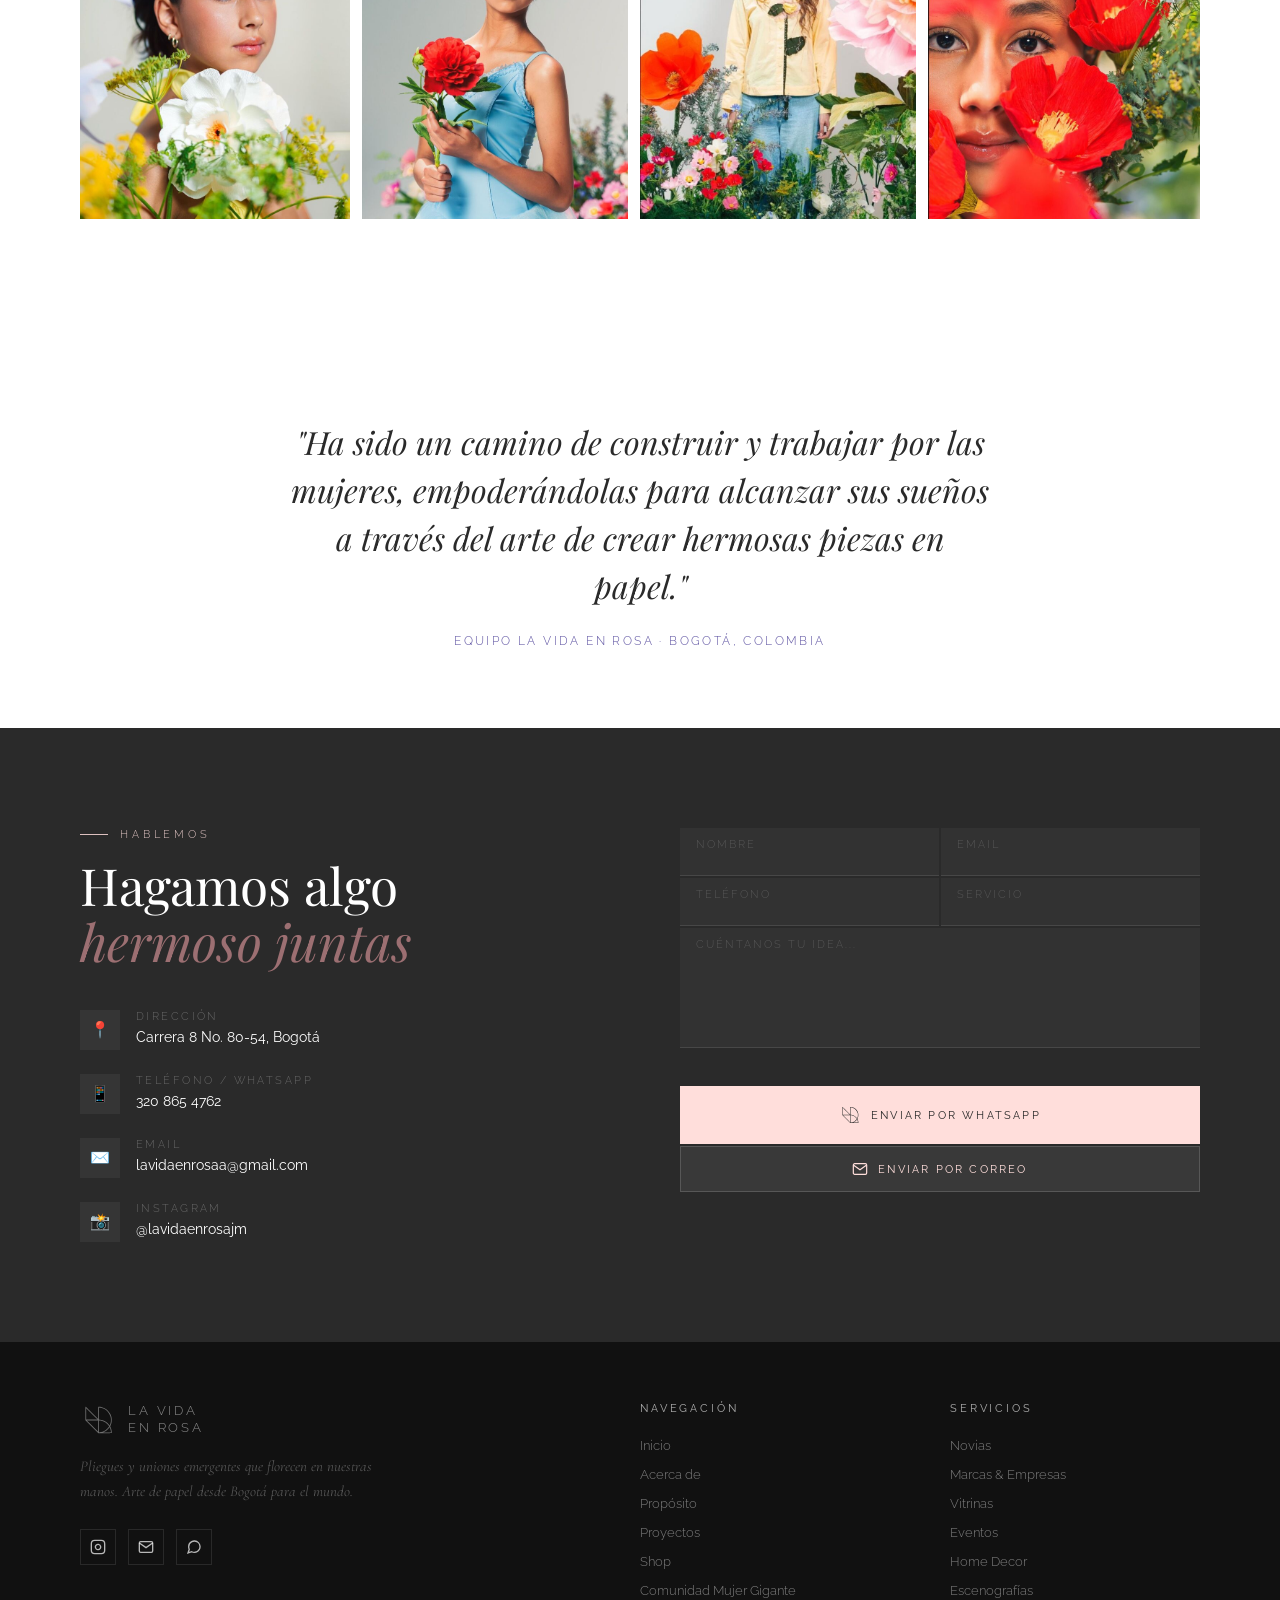
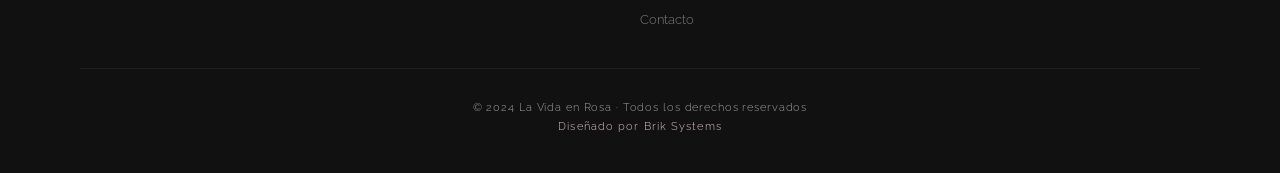
==== commit ed130e4e: "Nuevas fotos de Marcas y Home" ====
--- a/index.html
+++ b/index.html
@@ -138,7 +138,7 @@
   </div>
   <div class="categorias-grid categorias-dos">
     <button class="categoria-card reveal" type="button" data-proyecto="marcas" onclick="abrirProyecto('marcas')">
-      <span class="categoria-img categoria-duo" role="img" aria-label="Proyectos para marcas"><img src="assets/img/proyectos/marcas/hero-1.jpg" alt="" width="1100" height="1100" loading="lazy" decoding="async"></span>
+      <span class="categoria-img categoria-duo" role="img" aria-label="Proyectos para marcas"><img src="assets/img/proyectos/marcas/hero-1.jpg?v=2" alt="" width="1100" height="1100" loading="lazy" decoding="async"></span>
       <span class="categoria-name">Marcas</span>
     </button>
     <button class="categoria-card reveal" type="button" onclick="abrirProyecto('novias')">
@@ -212,7 +212,7 @@
   </div>
   <div class="categorias-grid categorias-dos">
     <button class="categoria-card reveal" type="button" data-proyecto="home" onclick="abrirProyecto('home')">
-      <span class="categoria-img categoria-duo" role="img" aria-label="Colección Home"><img src="assets/img/proyectos/home/hero-1.jpg" alt="" width="1100" height="1100" loading="lazy" decoding="async"></span>
+      <span class="categoria-img categoria-duo" role="img" aria-label="Colección Home"><img src="assets/img/proyectos/home/hero-1.jpg?v=2" alt="" width="1100" height="1100" loading="lazy" decoding="async"></span>
       <span class="categoria-name">Home</span>
     </button>
     <button class="categoria-card reveal" type="button" onclick="abrirProyecto('rosa')">
@@ -476,7 +476,7 @@
 <script src="comun.js?v=8" defer></script>
 <script src="carrito.js?v=14" defer></script>
 <script src="producto.js?v=14" defer></script>
-<script src="proyectos.js?v=12" defer></script>
+<script src="proyectos.js?v=15" defer></script>
 <script src="main.js?v=8" defer></script>
 </body>
 </html>
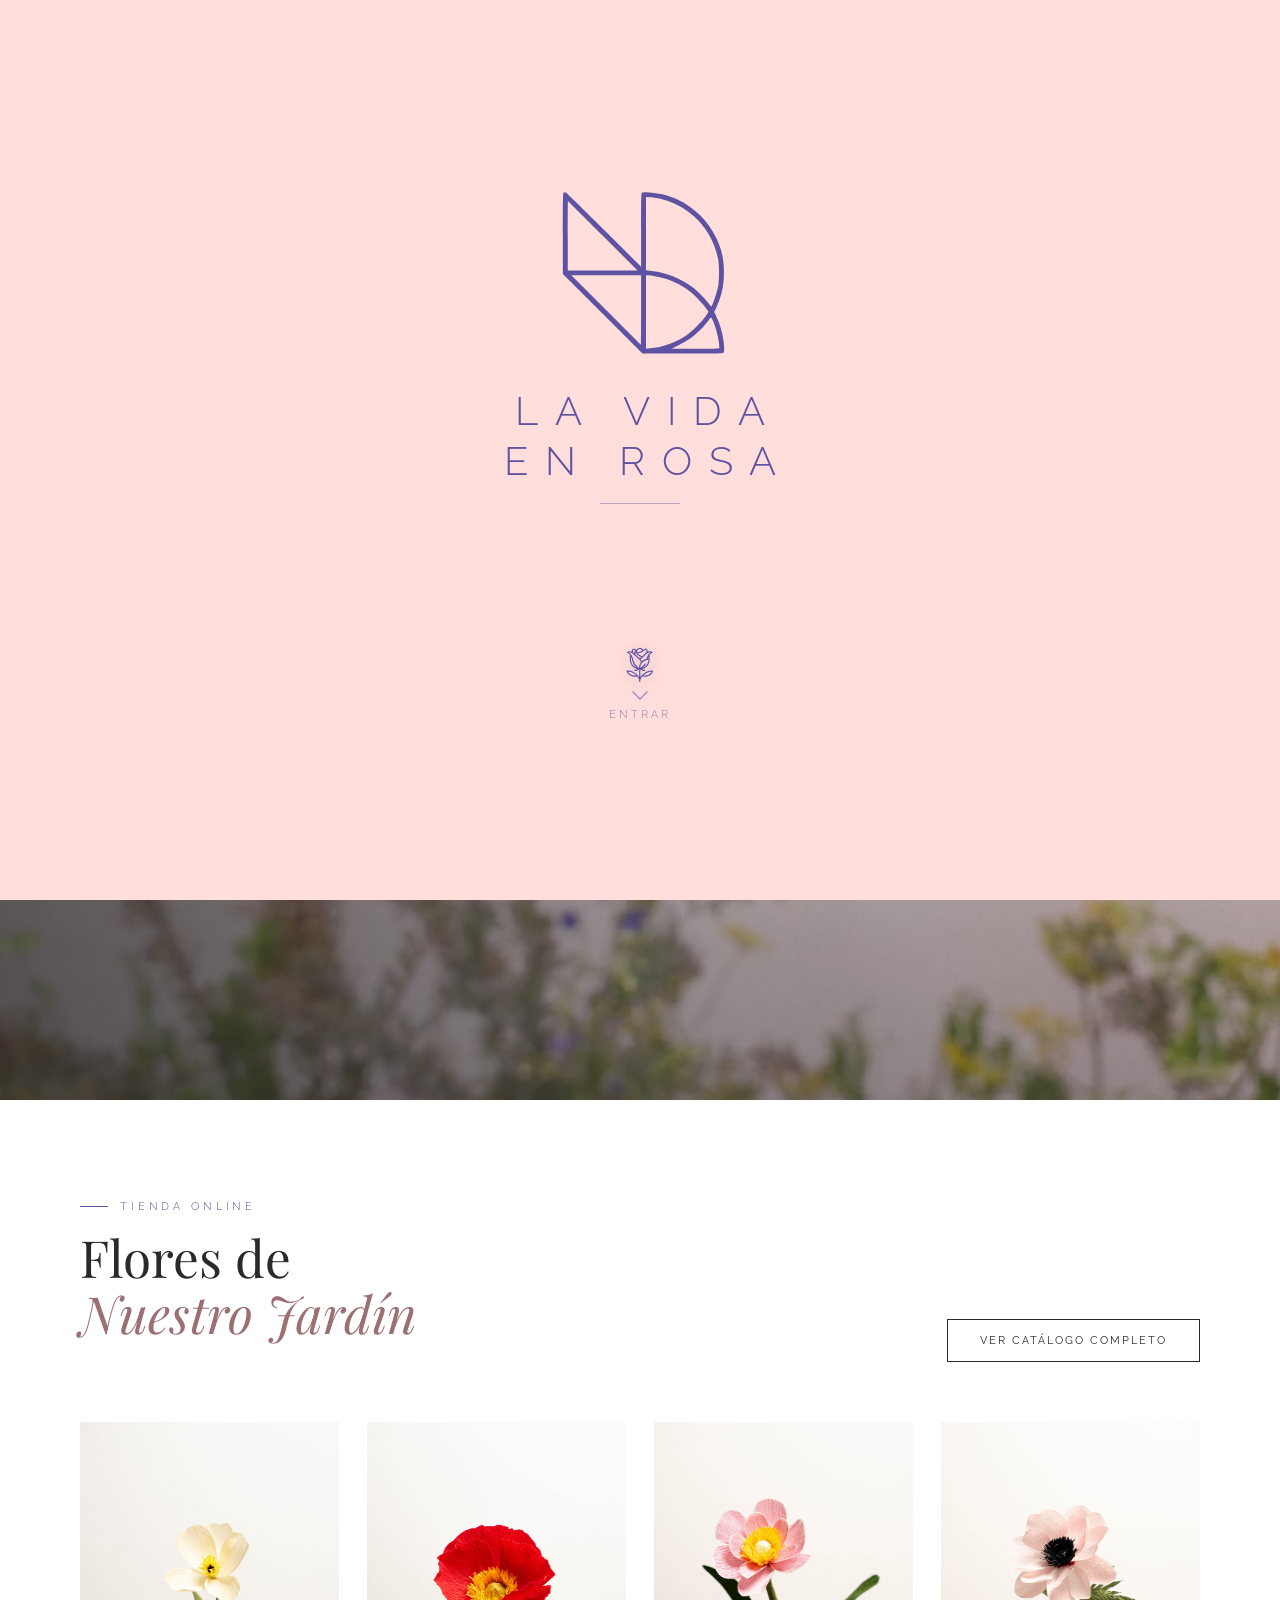
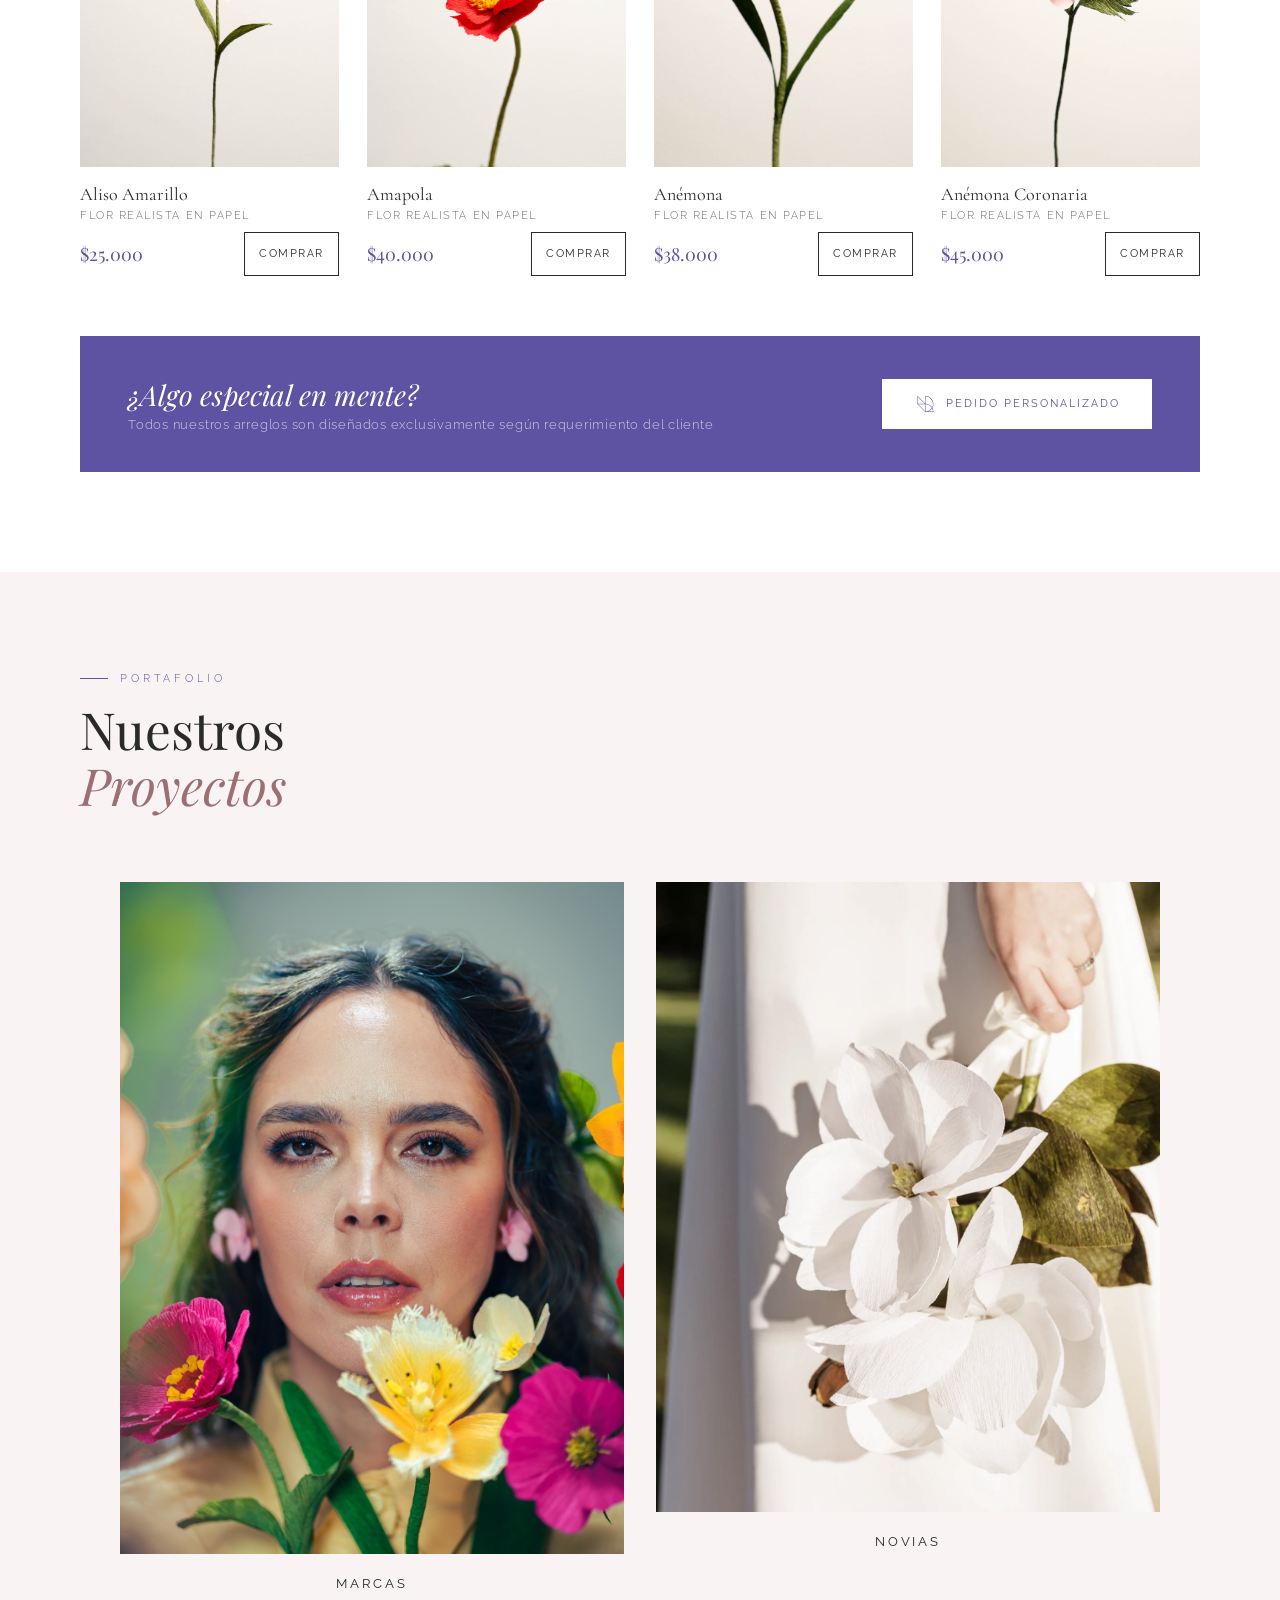
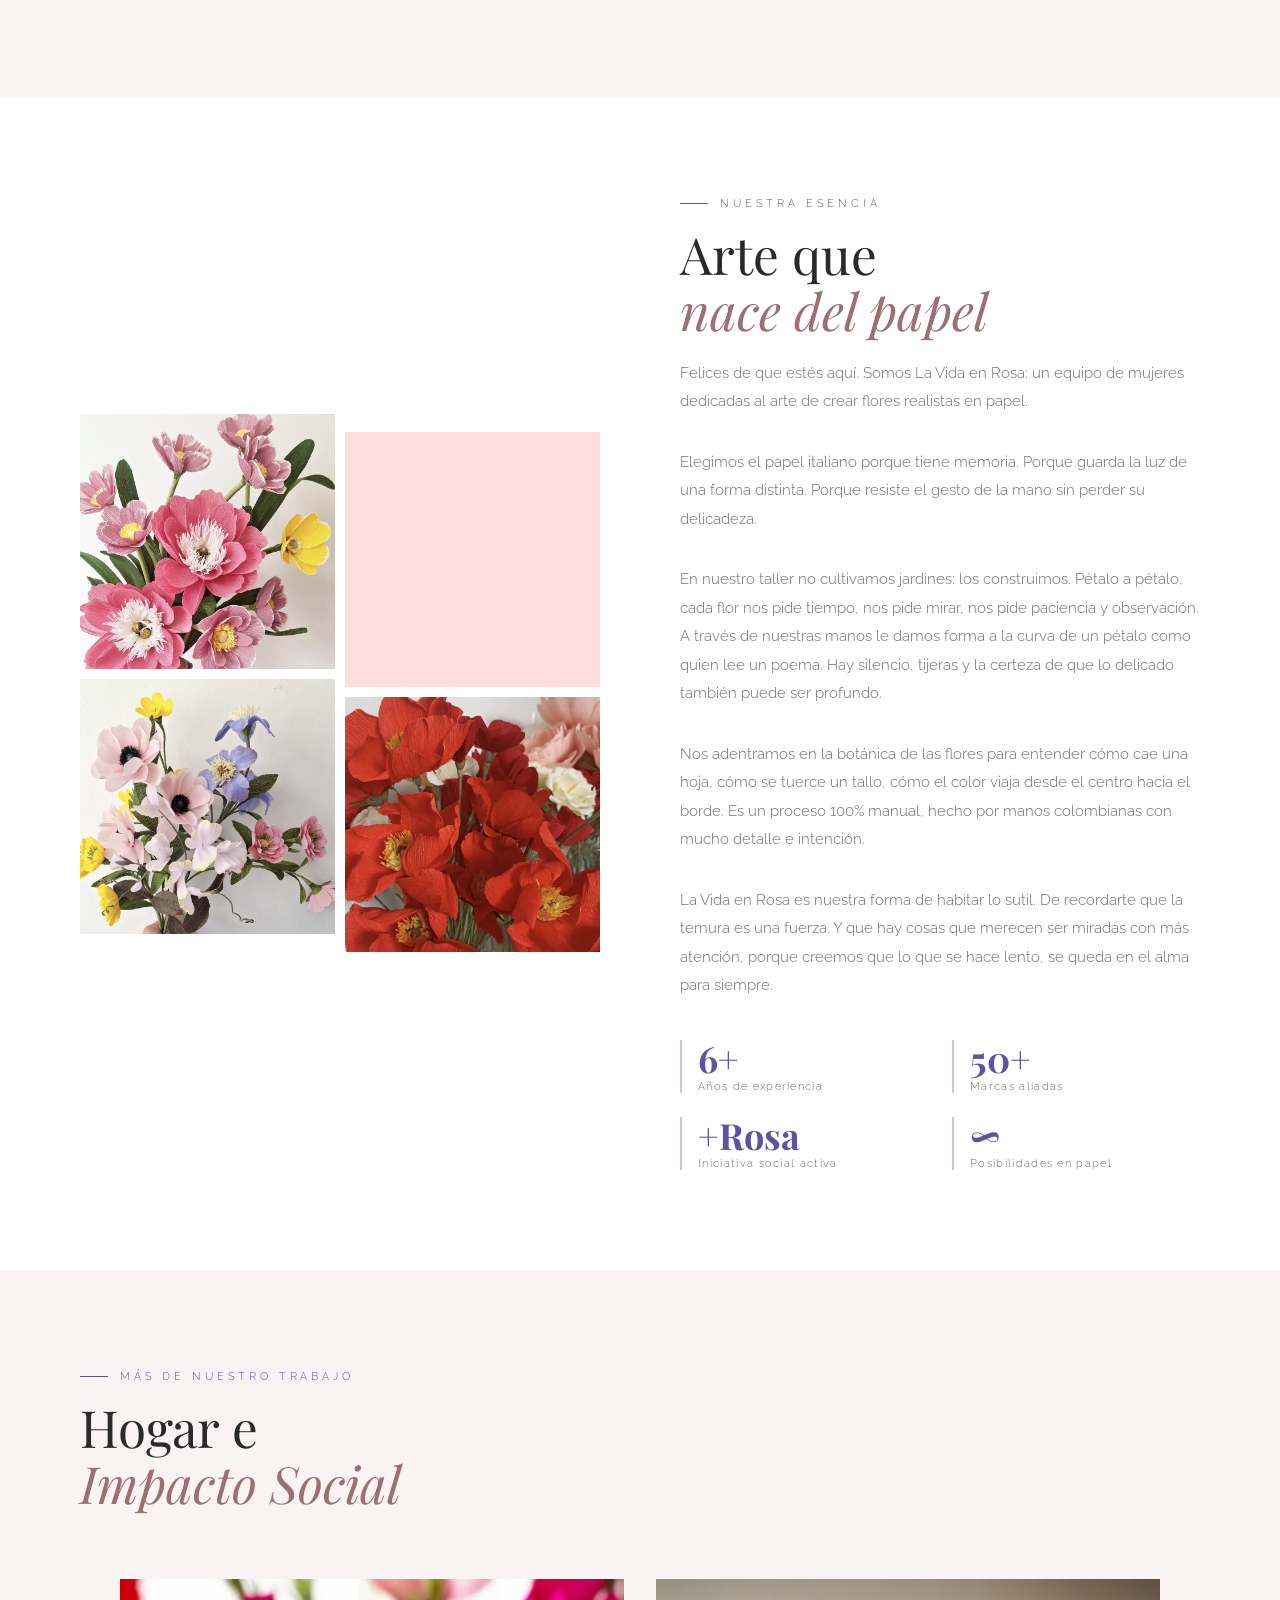
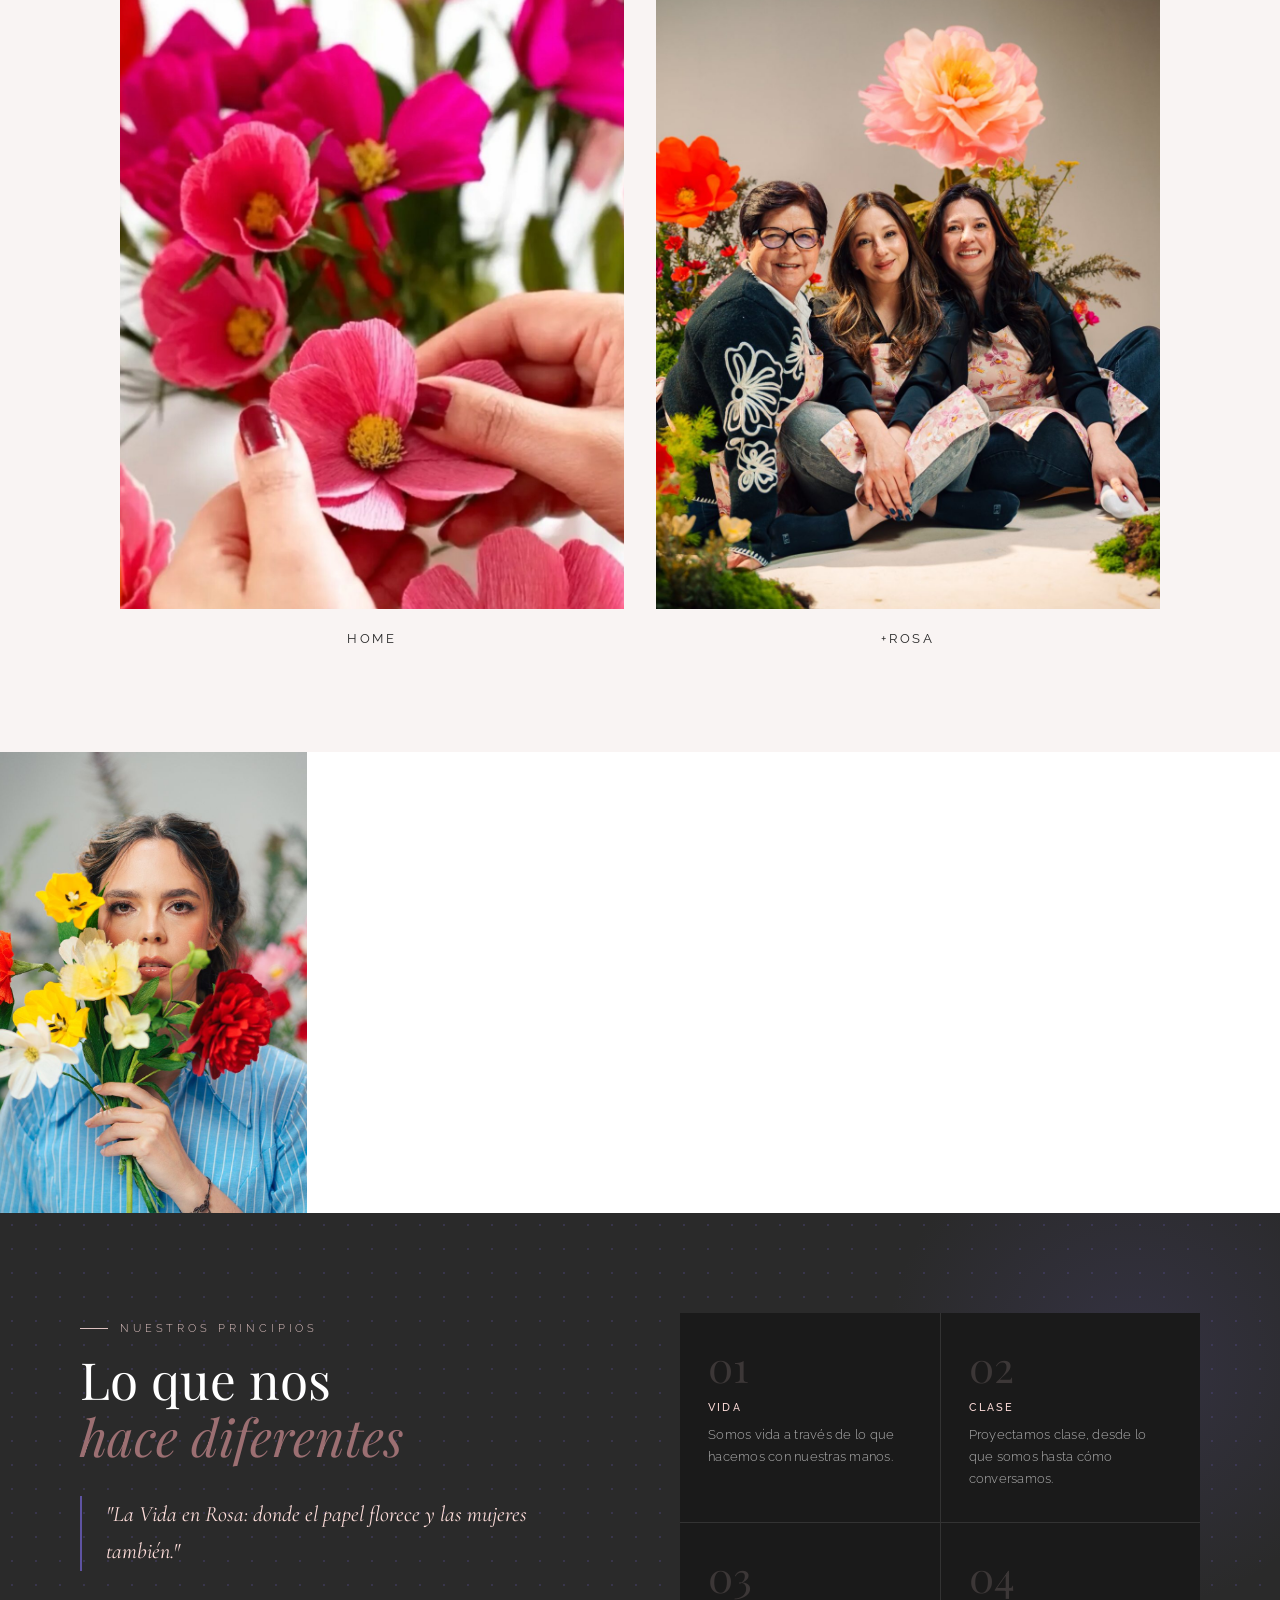
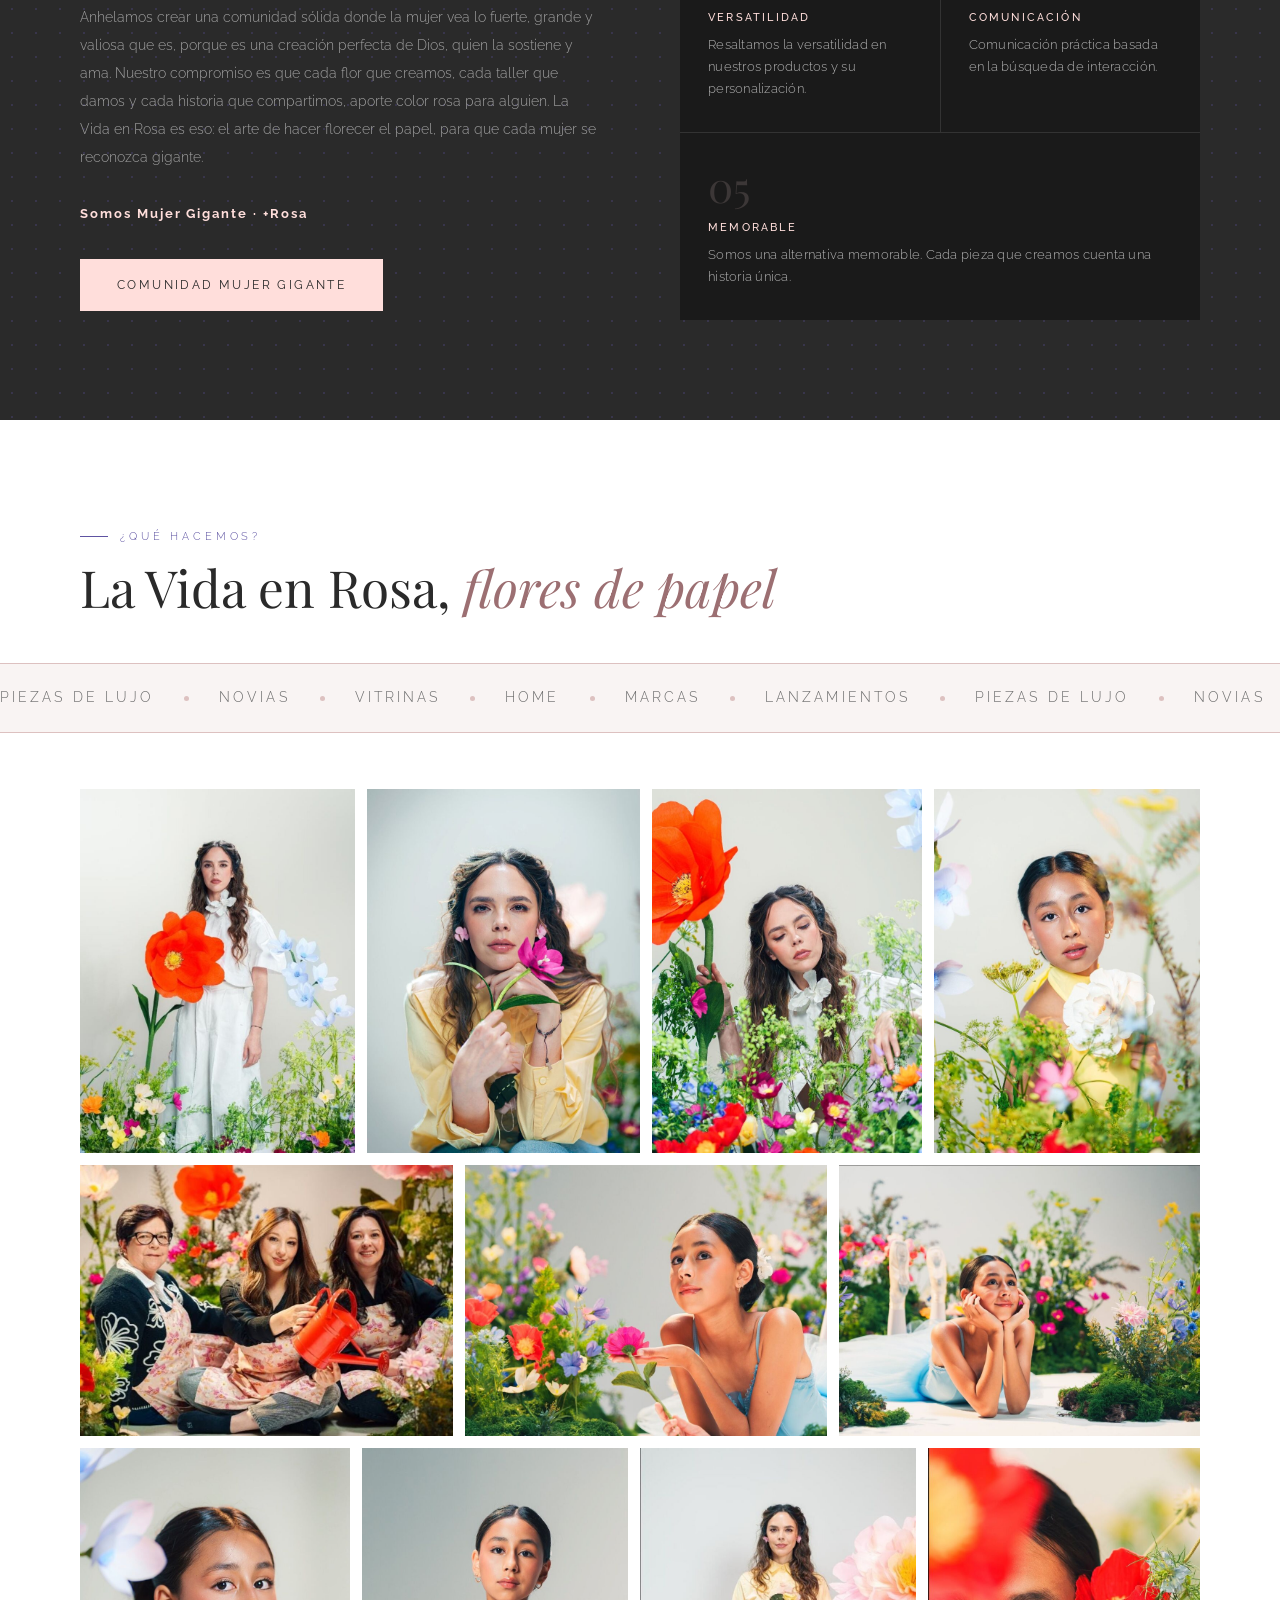
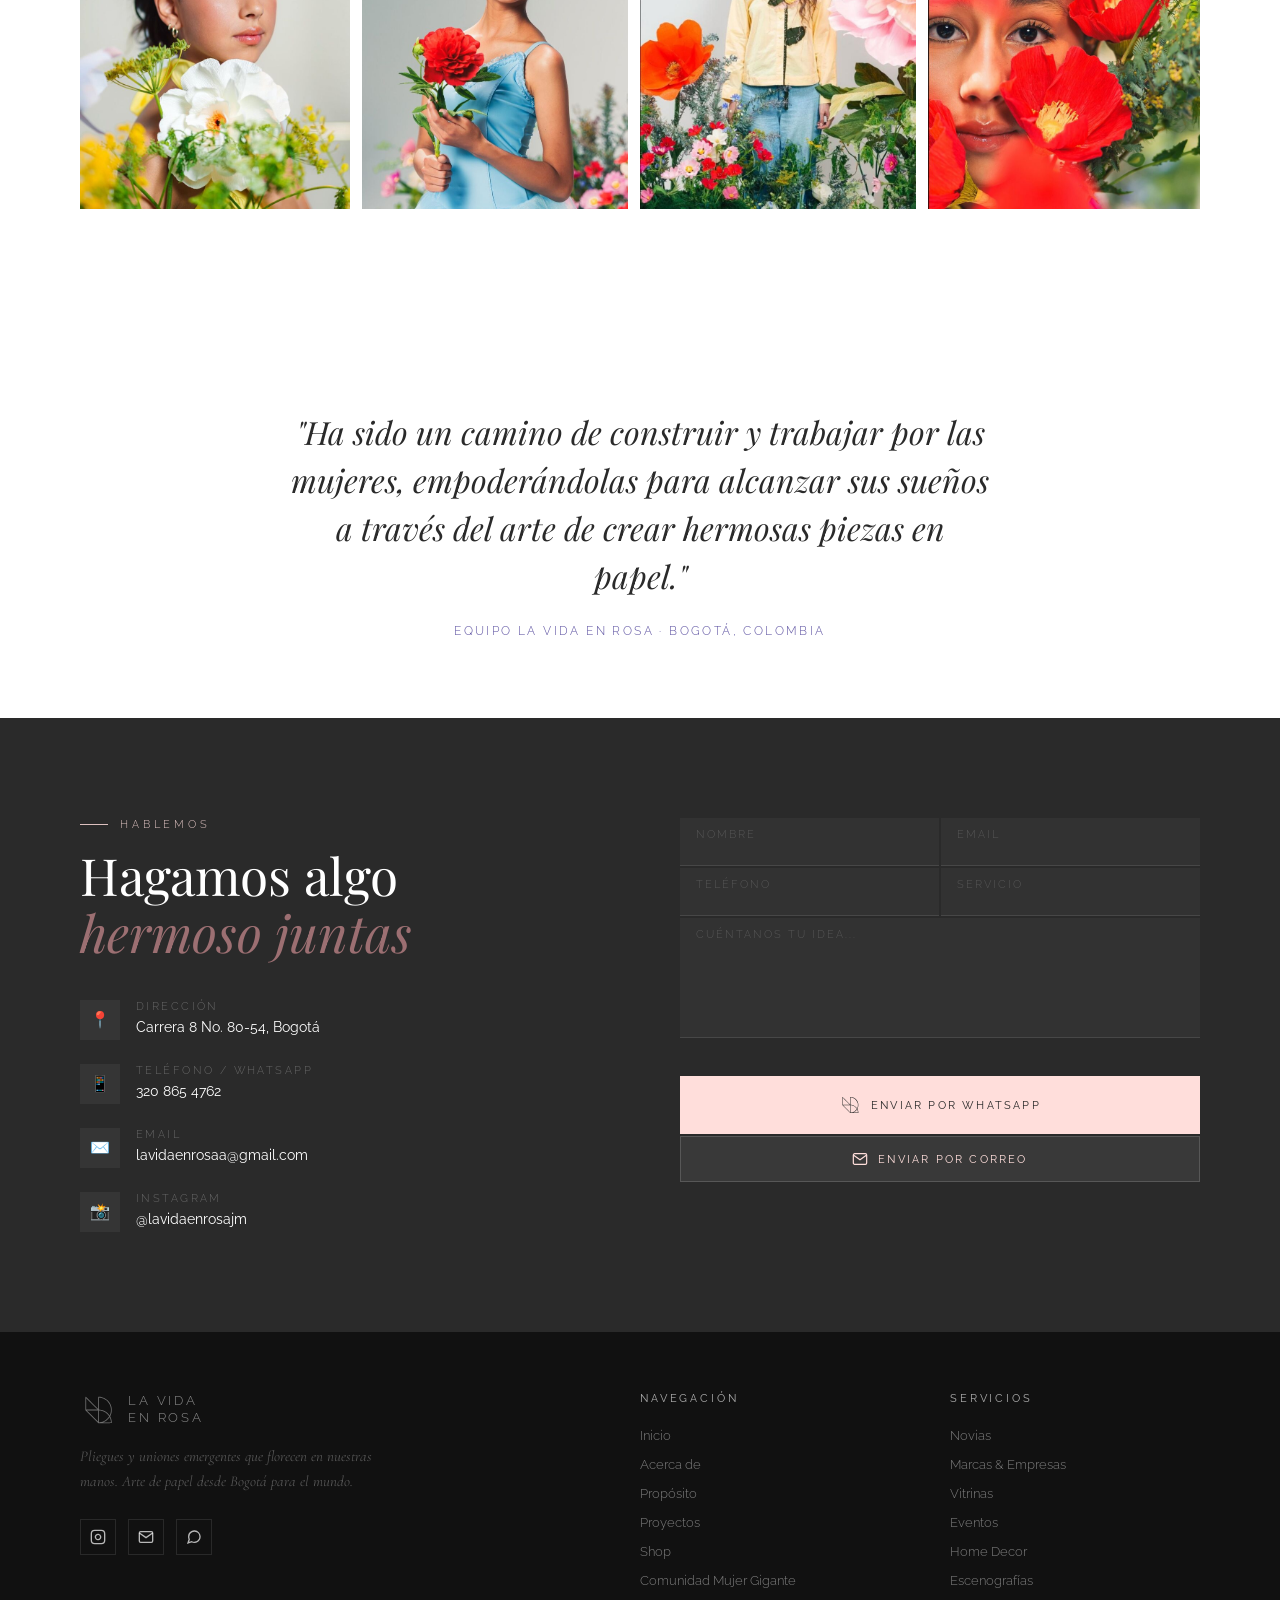
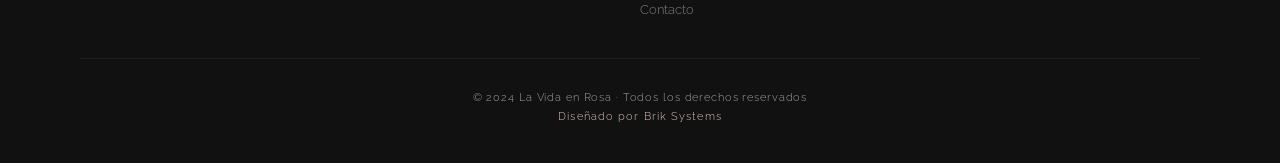
==== commit b72d2664: "Fotos nuevas en Marcas, +Rosa, Novias y carrusel; galerías sin huecos" ====
--- a/index.html
+++ b/index.html
@@ -13,7 +13,7 @@
 <link rel="preconnect" href="https://fonts.googleapis.com">
 <link rel="preconnect" href="https://fonts.gstatic.com" crossorigin>
 <link href="https://fonts.googleapis.com/css2?family=Cormorant+Garamond:ital,wght@0,300;0,400;0,500;1,300;1,400&family=Raleway:wght@200;300;400;500;600&family=Playfair+Display:ital,wght@0,400;0,700;1,400&display=swap" rel="stylesheet">
-<link rel="stylesheet" href="styles.css?v=13">
+<link rel="stylesheet" href="styles.css?v=14">
 </head>
 <body>
 <a class="skip-link" href="#contenido">Saltar al contenido</a>
@@ -138,7 +138,7 @@
   </div>
   <div class="categorias-grid categorias-dos">
     <button class="categoria-card reveal" type="button" data-proyecto="marcas" onclick="abrirProyecto('marcas')">
-      <span class="categoria-img categoria-duo" role="img" aria-label="Proyectos para marcas"><img src="assets/img/proyectos/marcas/hero-1.jpg?v=2" alt="" width="1100" height="1100" loading="lazy" decoding="async"></span>
+      <span class="categoria-img categoria-duo" role="img" aria-label="Proyectos para marcas"><img src="assets/img/proyectos/marcas/hero-1.jpg?v=3" alt="" width="1100" height="1100" loading="lazy" decoding="async"></span>
       <span class="categoria-name">Marcas</span>
     </button>
     <button class="categoria-card reveal" type="button" onclick="abrirProyecto('novias')">
@@ -223,11 +223,22 @@
 </section>
 
 <div class="retratos" role="group" aria-label="Mujeres gigantes de La Vida en Rosa">
-  <img src="assets/img/principios/retrato-1.jpg" alt="Retrato con flores de papel amarillas y rojas" loading="lazy" decoding="async">
-  <img src="assets/img/principios/retrato-2.jpg" alt="Retrato con una flor roja de papel" loading="lazy" decoding="async">
-  <img src="assets/img/principios/retrato-3.jpg" alt="Retrato con flores azules de papel" loading="lazy" decoding="async">
-  <img src="assets/img/principios/retrato-4.jpg" alt="Retrato con una flor fucsia de papel" loading="lazy" decoding="async">
-  <img src="assets/img/principios/retrato-5.jpg" alt="Retrato entre un jardín de flores de papel" loading="lazy" decoding="async">
+  <div class="retratos-pista">
+    <img src="assets/img/principios/retrato-1.jpg" alt="Retrato con flores de papel amarillas y rojas" loading="lazy" decoding="async">
+    <img src="assets/img/principios/retrato-6.jpg" alt="Retrato con ramas de flores azules de papel" loading="lazy" decoding="async">
+    <img src="assets/img/principios/retrato-2.jpg" alt="Retrato con una flor roja de papel" loading="lazy" decoding="async">
+    <img src="assets/img/principios/retrato-3.jpg" alt="Retrato con flores azules de papel" loading="lazy" decoding="async">
+    <img src="assets/img/principios/retrato-7.jpg" alt="Retrato con un ramo de flores de papel y vestido azul" loading="lazy" decoding="async">
+    <img src="assets/img/principios/retrato-4.jpg" alt="Retrato con una flor fucsia de papel" loading="lazy" decoding="async">
+    <img src="assets/img/principios/retrato-5.jpg" alt="Retrato entre un jardín de flores de papel" loading="lazy" decoding="async">
+    <img src="assets/img/principios/retrato-1.jpg" alt="" aria-hidden="true" loading="lazy" decoding="async">
+    <img src="assets/img/principios/retrato-6.jpg" alt="" aria-hidden="true" loading="lazy" decoding="async">
+    <img src="assets/img/principios/retrato-2.jpg" alt="" aria-hidden="true" loading="lazy" decoding="async">
+    <img src="assets/img/principios/retrato-3.jpg" alt="" aria-hidden="true" loading="lazy" decoding="async">
+    <img src="assets/img/principios/retrato-7.jpg" alt="" aria-hidden="true" loading="lazy" decoding="async">
+    <img src="assets/img/principios/retrato-4.jpg" alt="" aria-hidden="true" loading="lazy" decoding="async">
+    <img src="assets/img/principios/retrato-5.jpg" alt="" aria-hidden="true" loading="lazy" decoding="async">
+  </div>
 </div>
 <!-- ===== PROPÓSITO ===== -->
 <section id="proposito">
@@ -476,7 +487,7 @@
 <script src="comun.js?v=8" defer></script>
 <script src="carrito.js?v=14" defer></script>
 <script src="producto.js?v=14" defer></script>
-<script src="proyectos.js?v=15" defer></script>
+<script src="proyectos.js?v=16" defer></script>
 <script src="main.js?v=8" defer></script>
 </body>
 </html>
--- a/styles.css
+++ b/styles.css
@@ -2148,13 +2148,20 @@
 #impacto { background: var(--white); }
 @media (max-width: 768px) { .seccion-proyecto-uno { padding: 60px 24px; } }
 
-/* Retratos: cinco fotos en fila, sin rayas ni ondas */
-.retratos { display: flex; gap: 6px; background: var(--white); }
-.retratos img { flex: 1 1 0; min-width: 0; height: clamp(300px, 36vw, 560px); object-fit: cover; display: block; }
+/* Retratos: carrusel que avanza solo (se pausa al pasar el mouse) */
+.retratos { overflow: hidden; background: var(--white); }
+.retratos-pista { display: flex; gap: 6px; width: max-content; animation: retratos 80s linear infinite; }
+.retratos:hover .retratos-pista { animation-play-state: paused; }
+.retratos img { flex: 0 0 auto; width: clamp(220px, 24vw, 380px); height: clamp(300px, 36vw, 560px); object-fit: cover; display: block; }
+@keyframes retratos { to { transform: translateX(calc(-50% - 3px)); } }
 @media (max-width: 768px) {
-  .retratos { overflow-x: auto; scroll-snap-type: x mandatory; scrollbar-width: none; }
-  .retratos::-webkit-scrollbar { display: none; }
-  .retratos img { flex: 0 0 62%; height: 340px; scroll-snap-align: start; }
+  .retratos img { width: 62vw; height: 340px; }
+  .retratos-pista { animation-duration: 60s; }
+}
+@media (prefers-reduced-motion: reduce) {
+  .retratos { overflow-x: auto; scrollbar-width: none; }
+  .retratos-pista { animation: none; }
+  .retratos img[aria-hidden="true"] { display: none; }
 }
 
 /* Botón de la comunidad */
@@ -2292,3 +2299,10 @@
 .reel-track { animation-duration: 35s; }
 .reel-sep { width: 5px; height: 5px; margin: 0 30px; }
 @media (max-width: 760px) { .reel { padding: 18px 0; margin-bottom: 36px; } .reel-item { font-size: 12px; } .reel-sep { margin: 0 22px; } }
+
+
+/* Galerías de proyectos: todas las columnas terminan a la misma altura (sin huecos abajo).
+   Cada pieza crece en proporción a su forma y la foto rellena su marco. */
+.py-galeria { align-items: stretch; }
+.py-col .py-foto { flex: 1 1 auto; min-height: 0; }
+.py-col .py-foto img { position: absolute; inset: 0; width: 100%; height: 100%; object-fit: cover; }
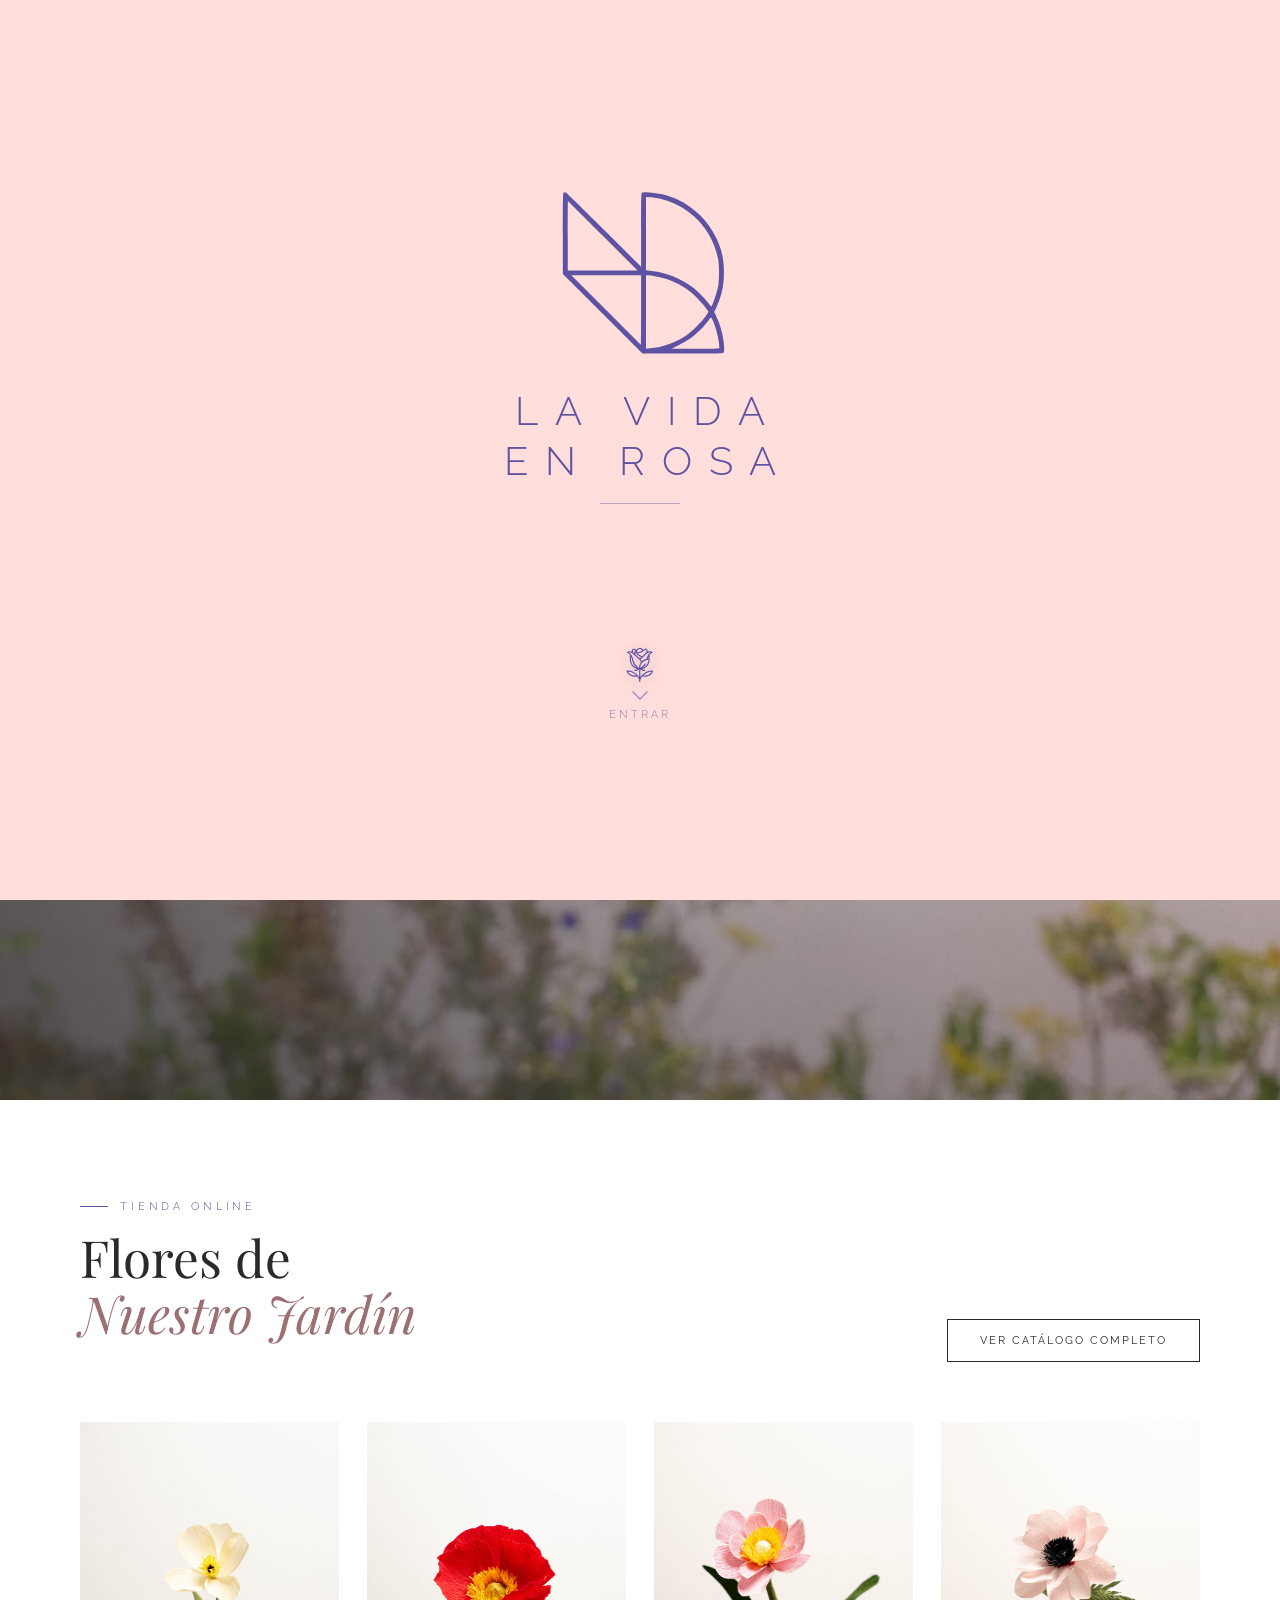
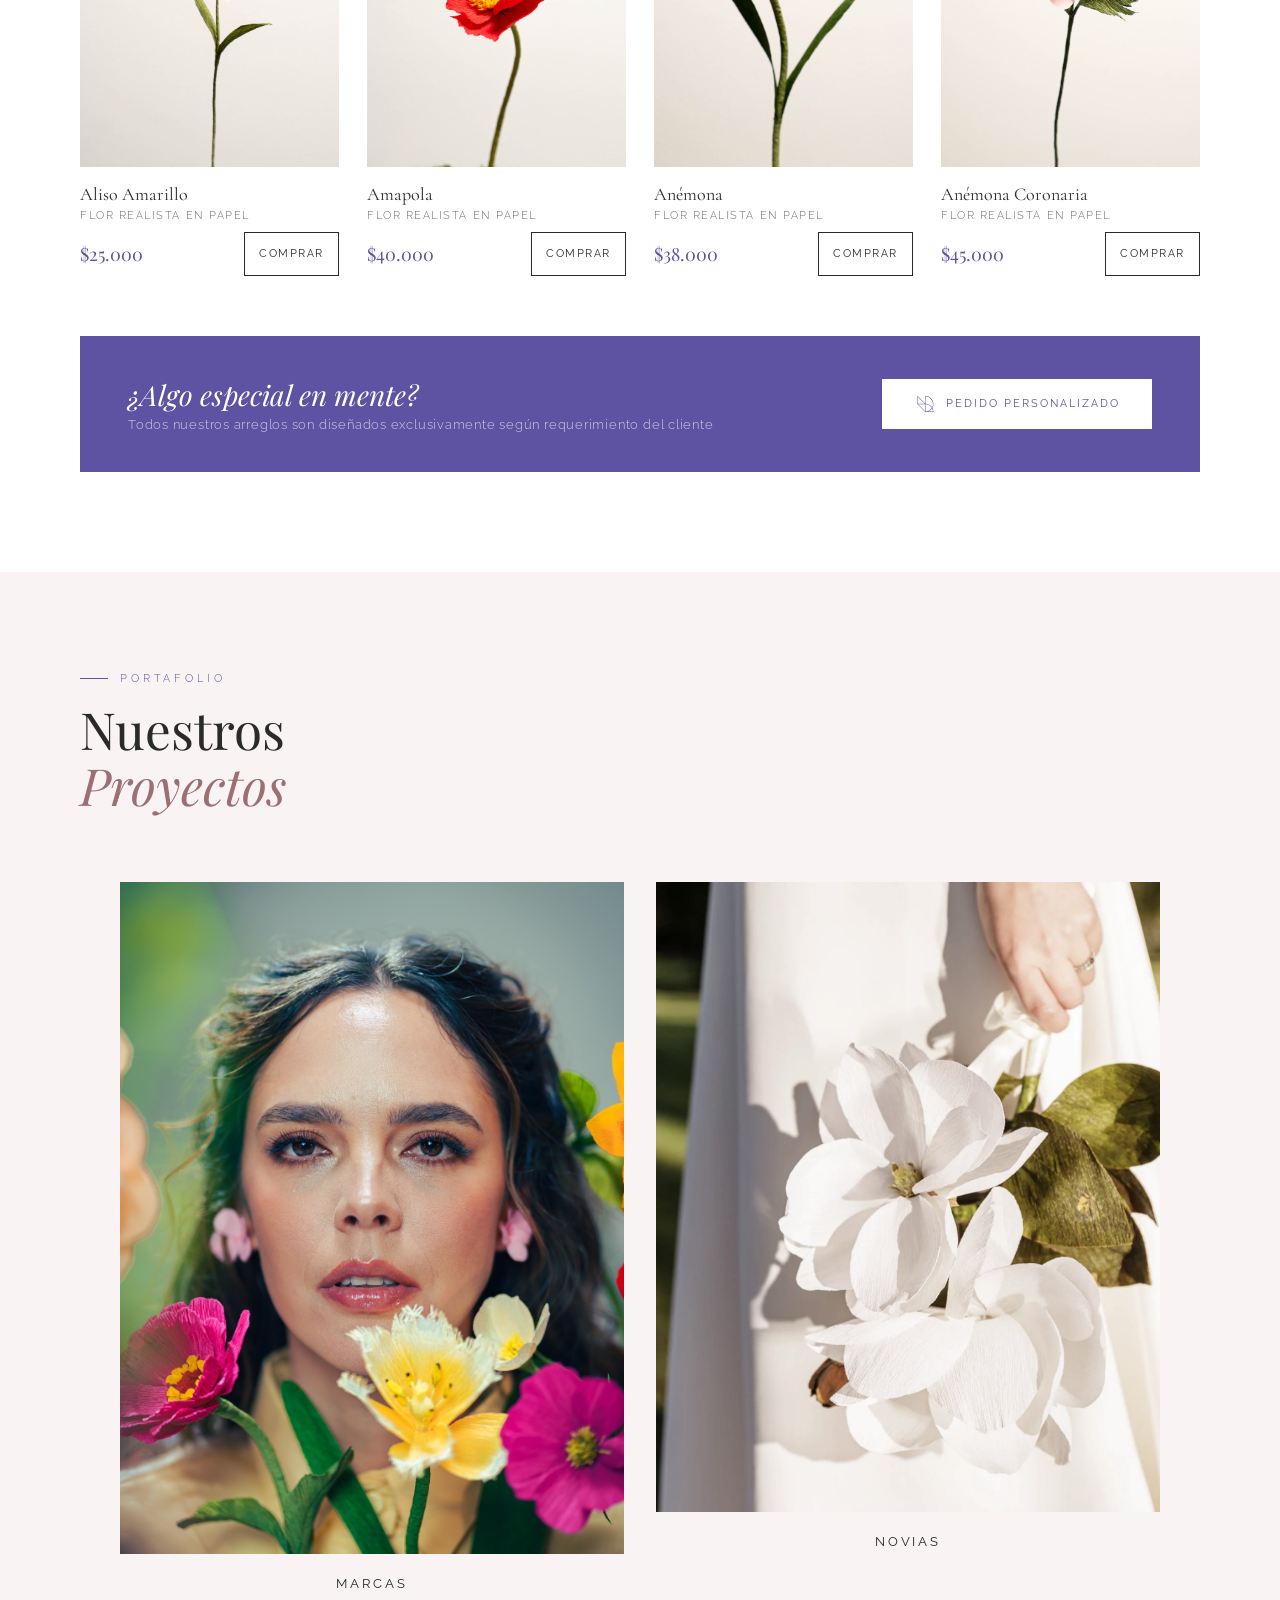
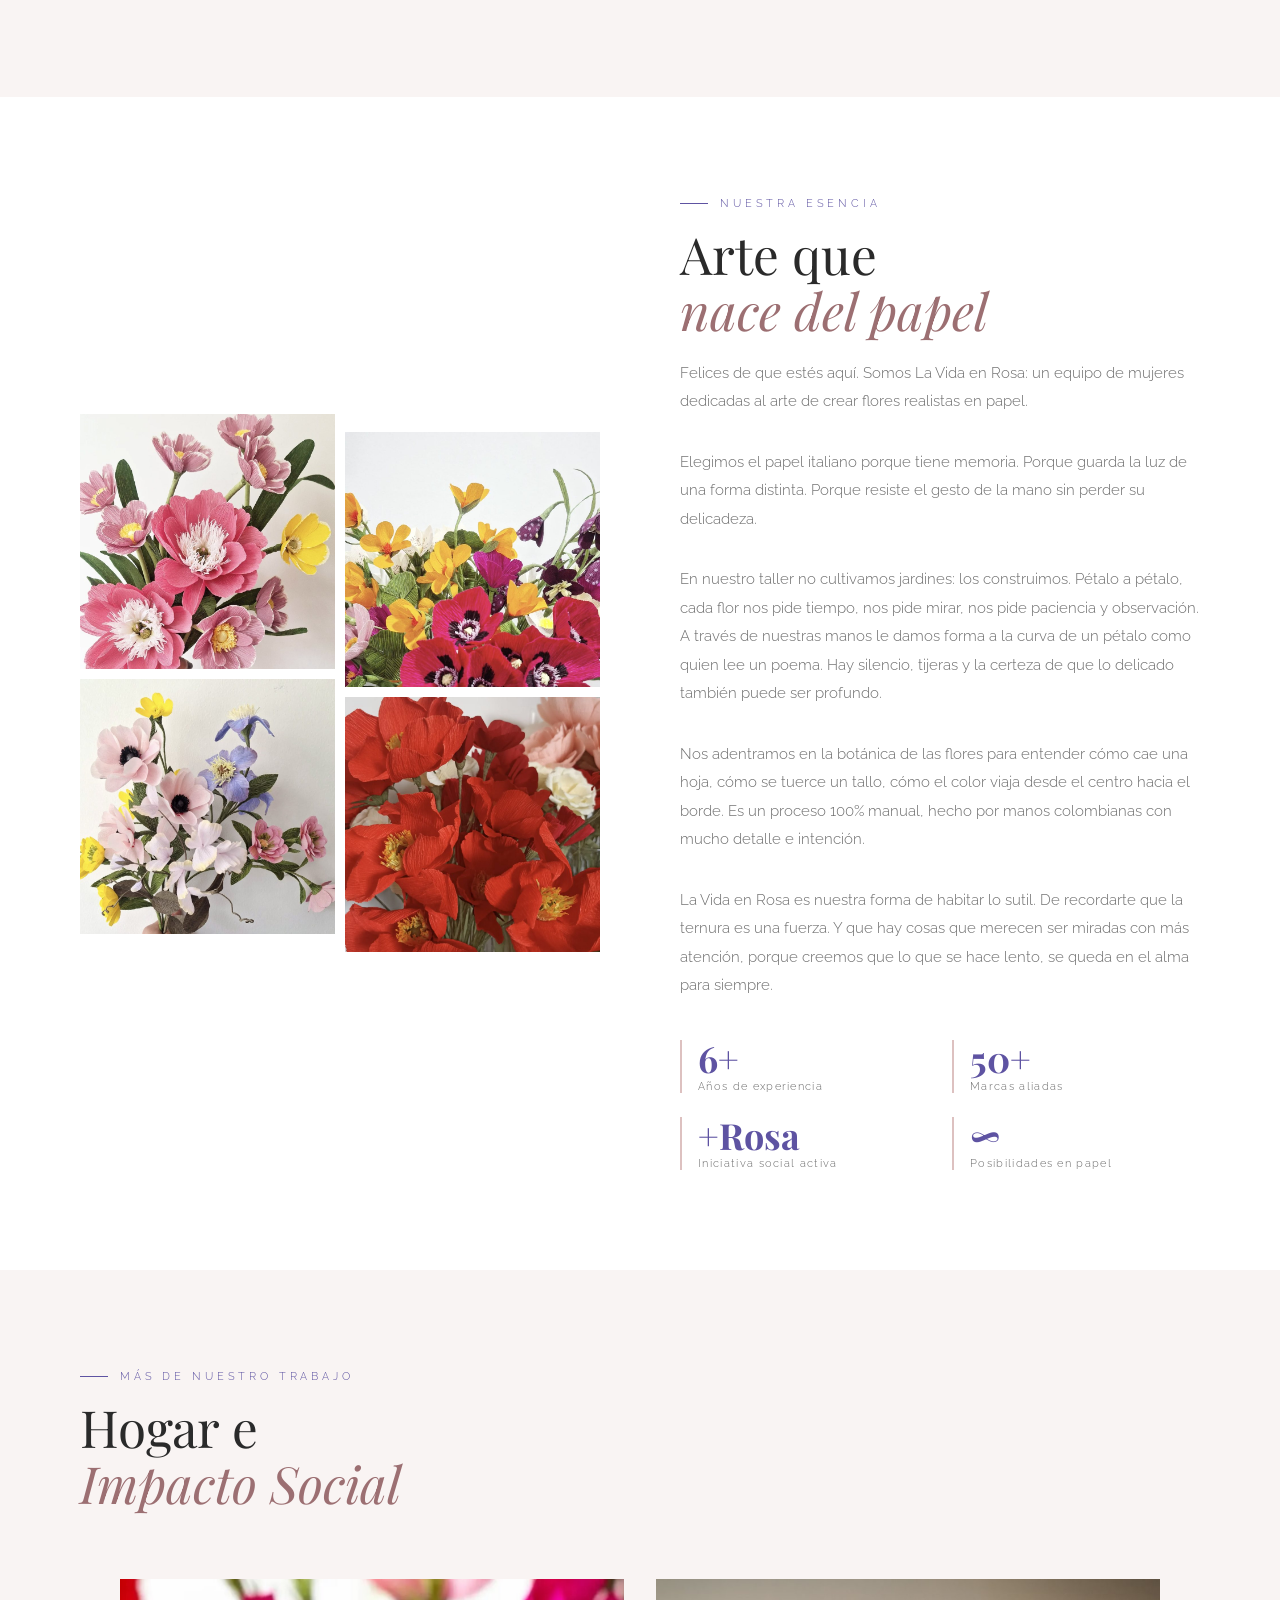
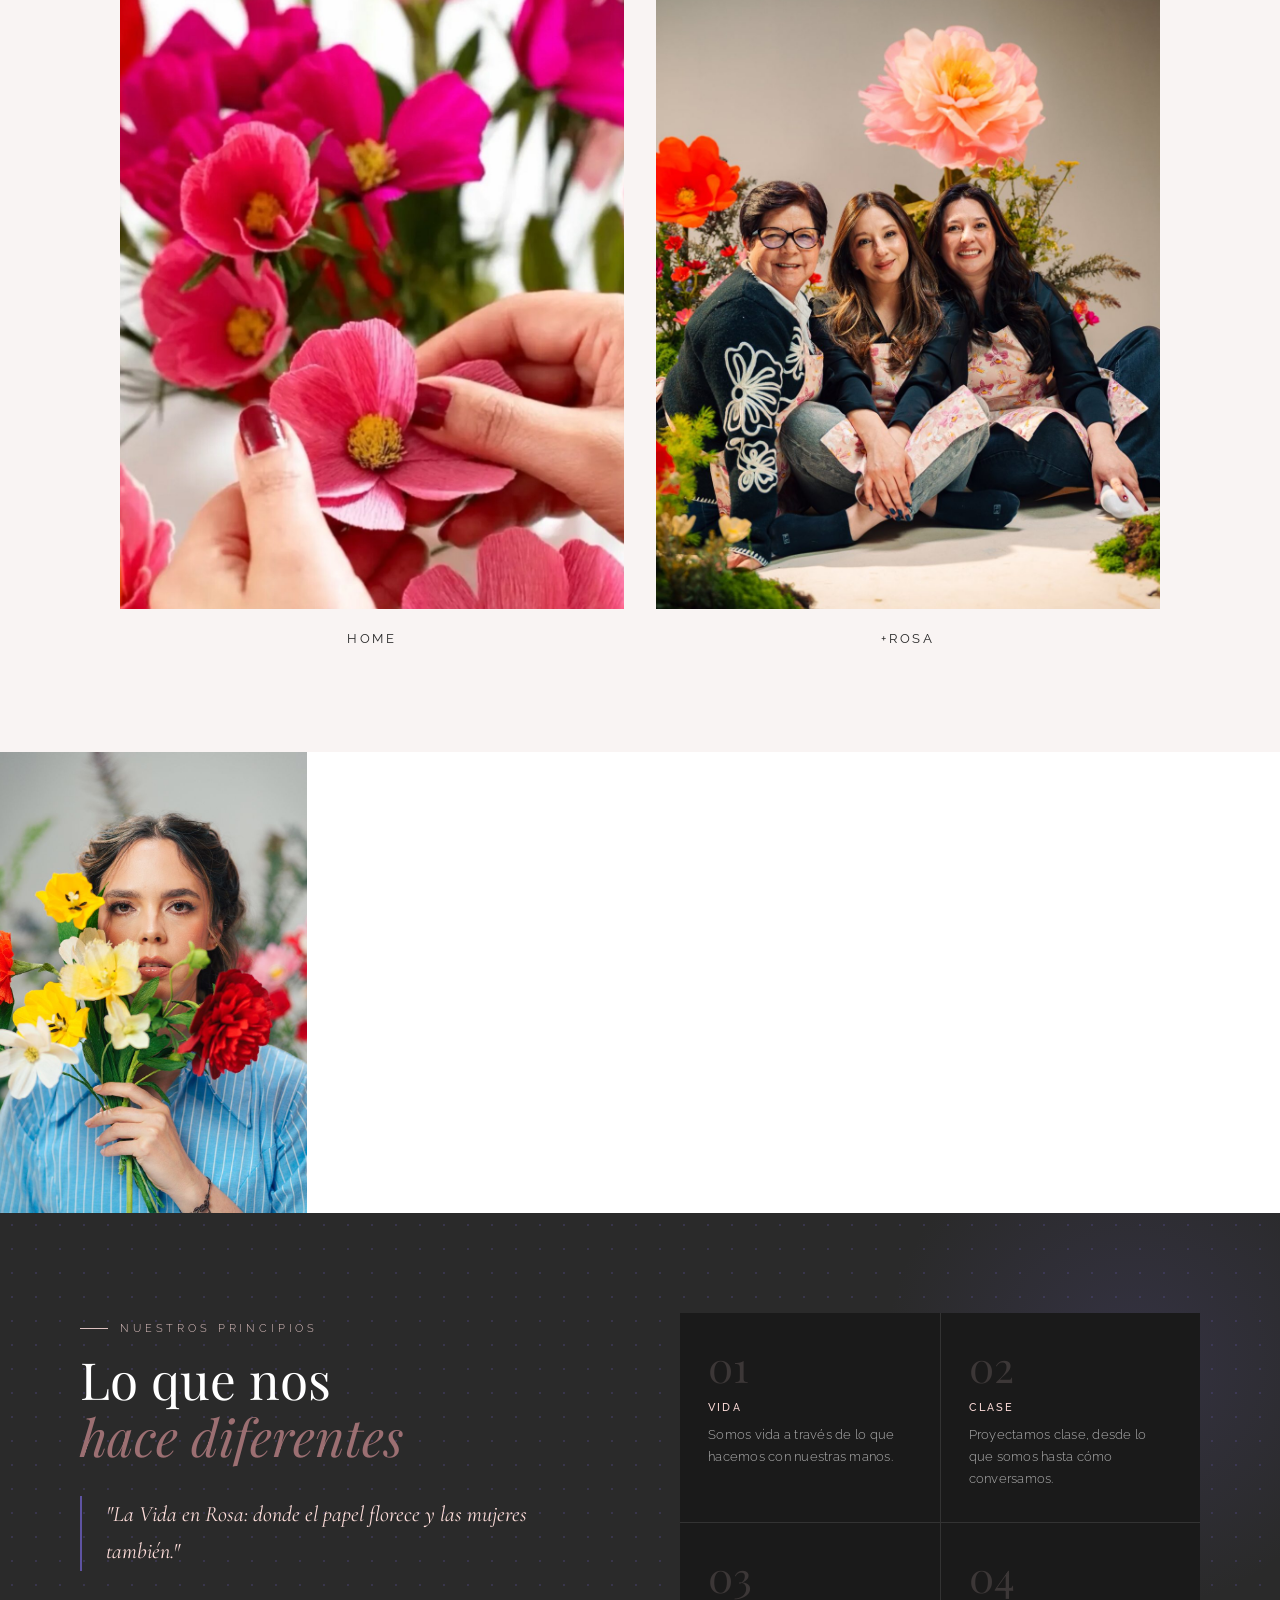
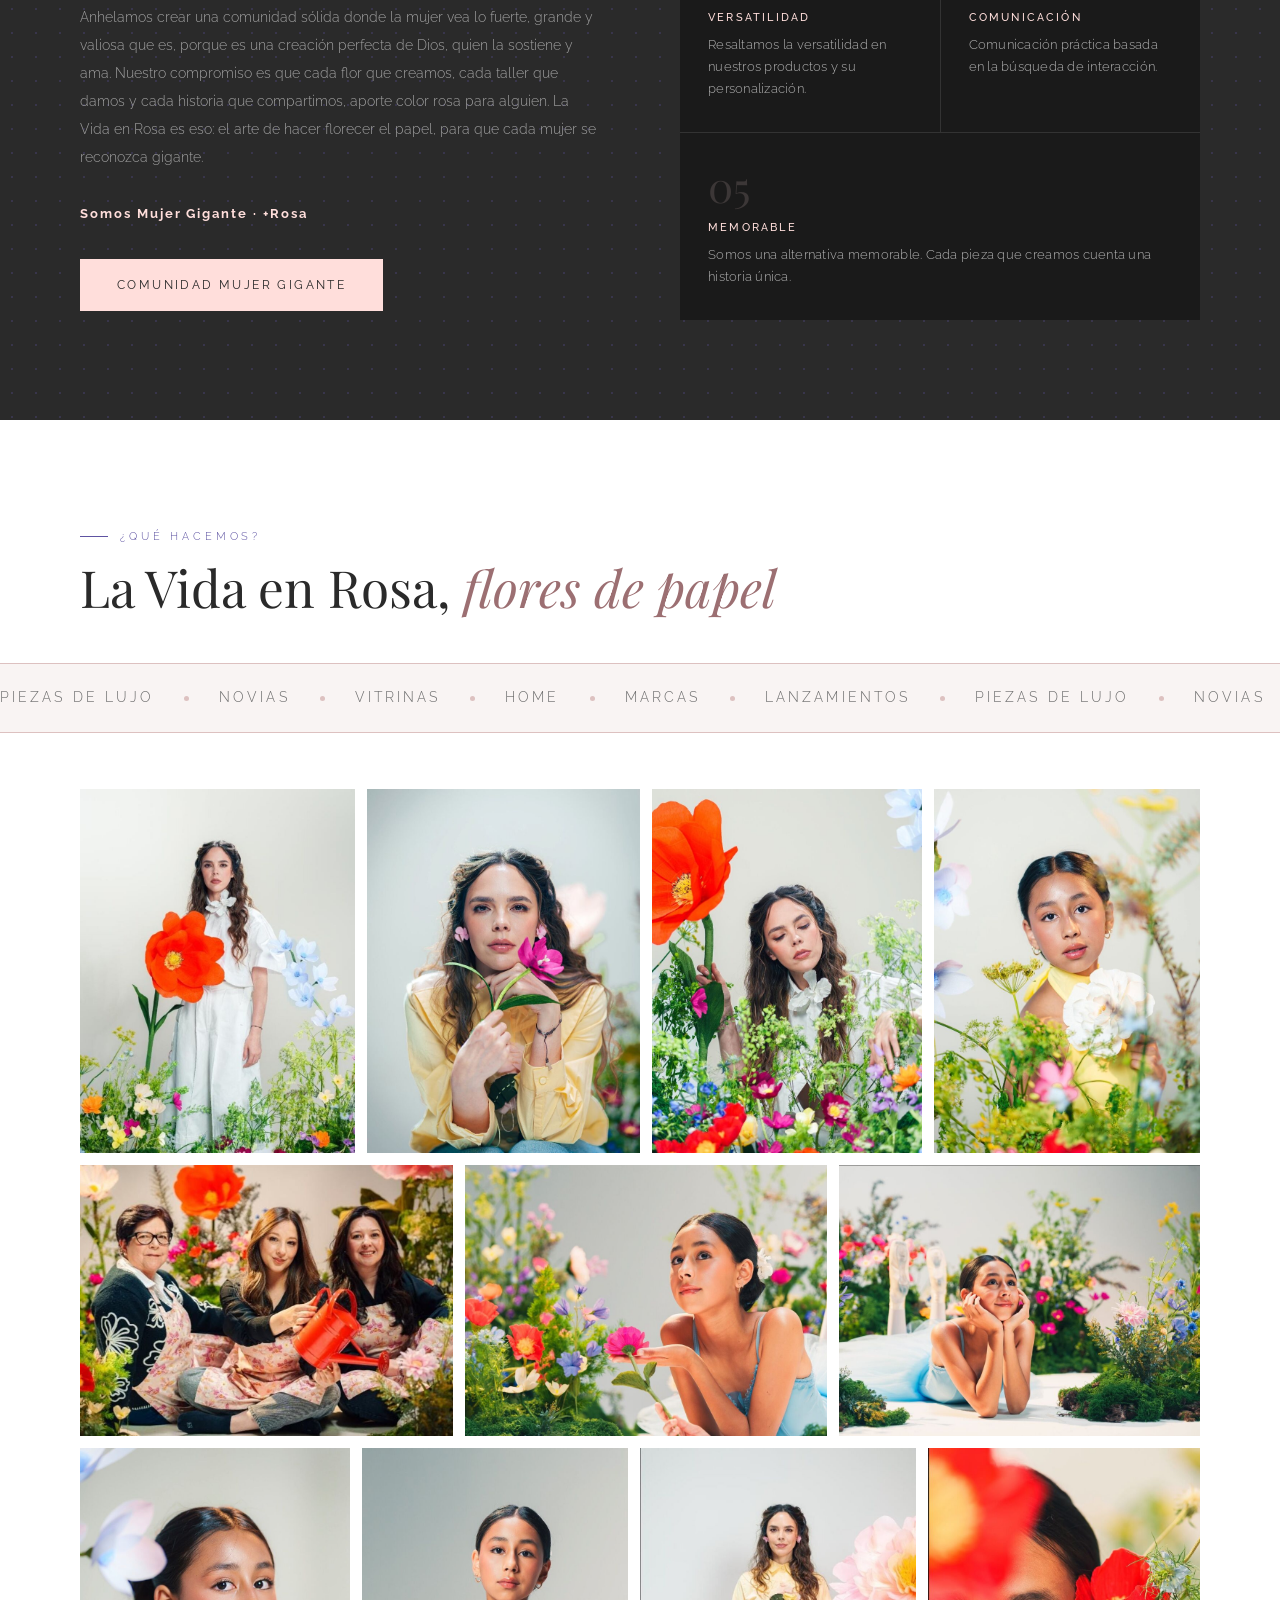
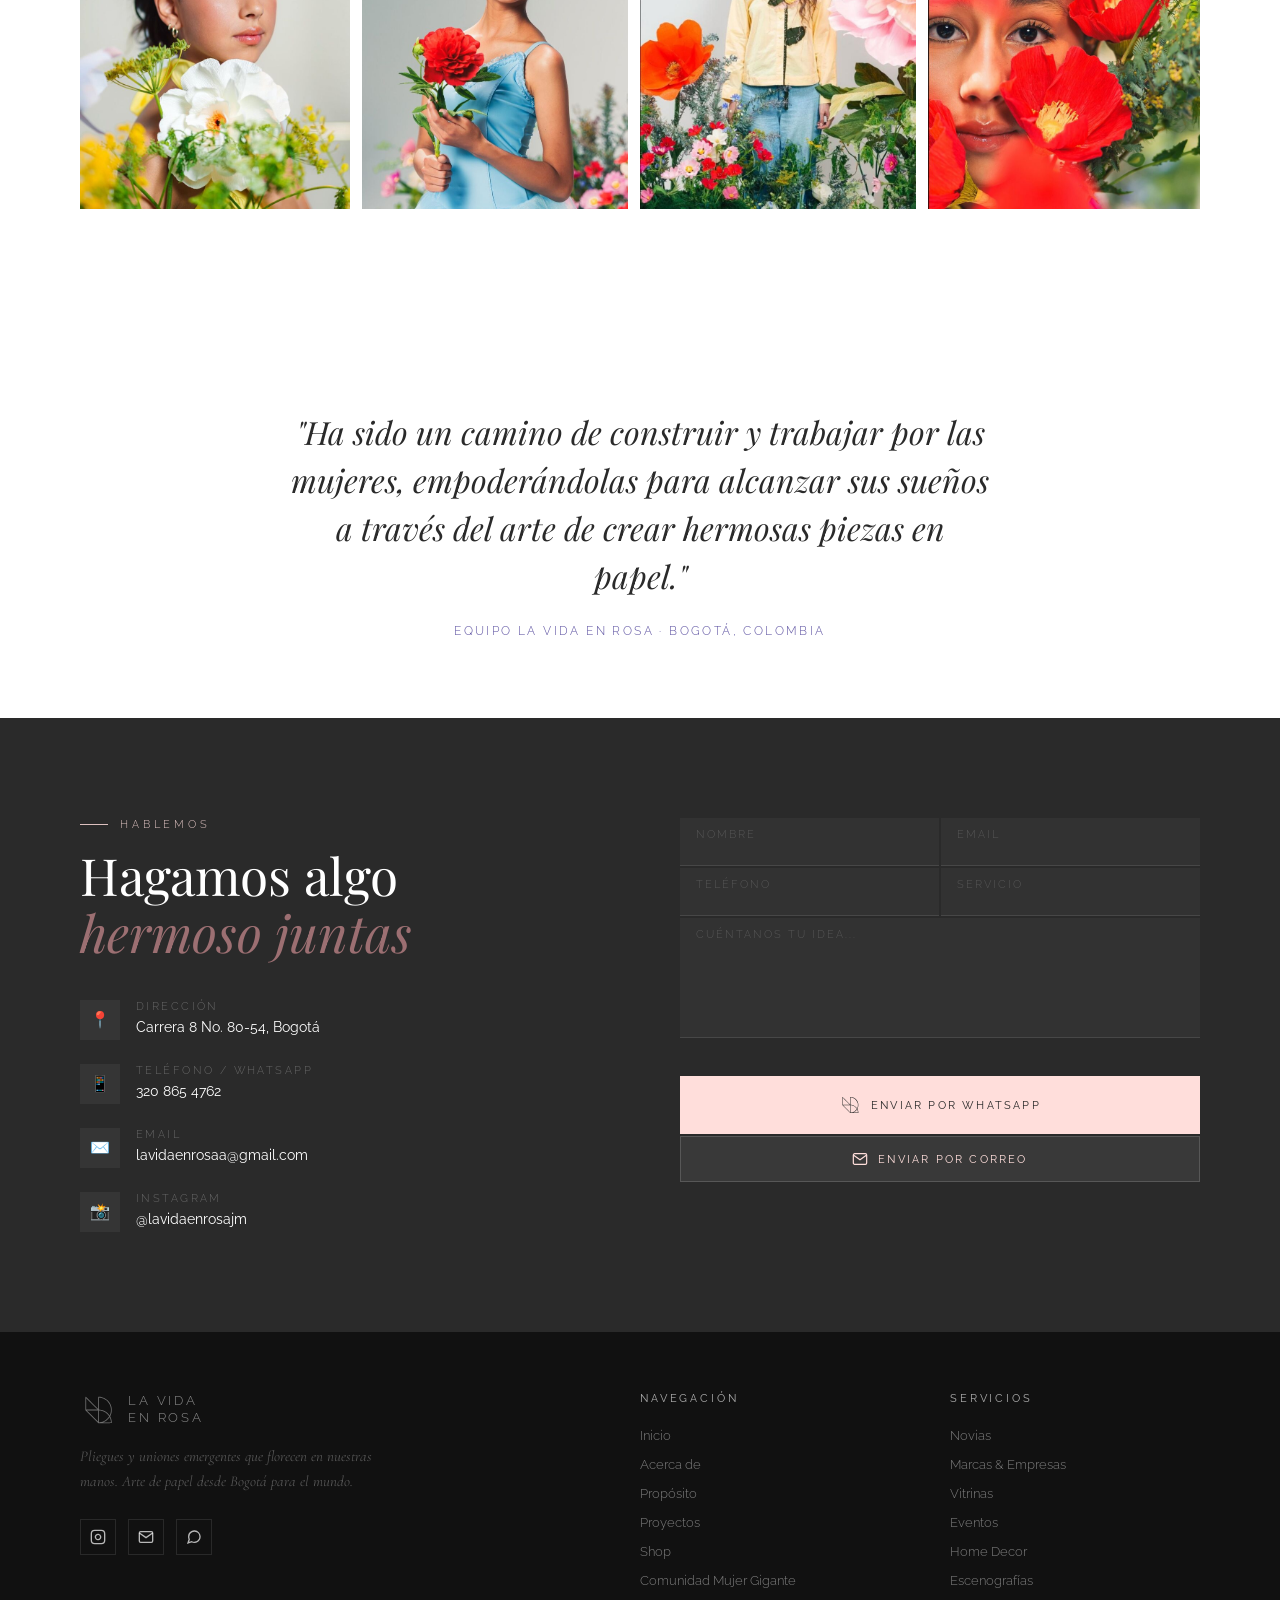
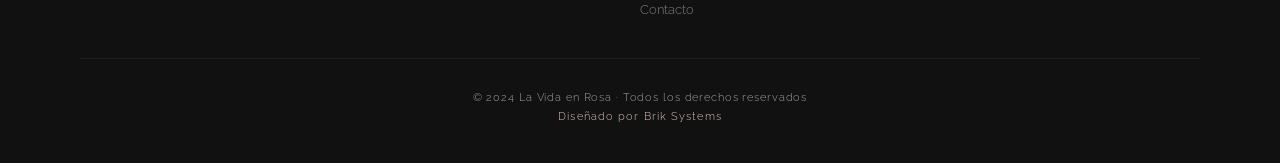
==== commit 3934bee9: "Cinta infinita, marcas mas lento, catalogo abre portada de la tienda" ====
--- a/index.html
+++ b/index.html
@@ -13,7 +13,7 @@
 <link rel="preconnect" href="https://fonts.googleapis.com">
 <link rel="preconnect" href="https://fonts.gstatic.com" crossorigin>
 <link href="https://fonts.googleapis.com/css2?family=Cormorant+Garamond:ital,wght@0,300;0,400;0,500;1,300;1,400&family=Raleway:wght@200;300;400;500;600&family=Playfair+Display:ital,wght@0,400;0,700;1,400&display=swap" rel="stylesheet">
-<link rel="stylesheet" href="styles.css?v=14">
+<link rel="stylesheet" href="styles.css?v=15">
 </head>
 <body>
 <a class="skip-link" href="#contenido">Saltar al contenido</a>
@@ -66,7 +66,7 @@
       <li><a href="#acerca">Acerca de</a></li>
       <li><a href="#proposito">Propósito</a></li>
       <li><a href="#proyectos">Proyectos</a></li>
-      <li><a href="https://qc8udn-t8.myshopify.com/collections/flores-por-unidad">Shop</a></li>
+      <li><a href="https://qc8udn-t8.myshopify.com/">Shop</a></li>
     </ul>
   </div>
   <a href="#contacto" class="nav-cta">Contacto</a>
@@ -115,7 +115,7 @@
       <h2 class="section-title">Flores de<br><em>Nuestro Jardín</em></h2>
     </div>
     <div class="shop-acciones">
-      <a class="btn-outline" href="https://qc8udn-t8.myshopify.com/collections/flores-por-unidad">Ver Catálogo Completo</a>
+      <a class="btn-outline" href="https://qc8udn-t8.myshopify.com/">Ver Catálogo Completo</a>
     </div>
   </div>
   <div class="shop-grid reveal" id="shopGrid"></div>
@@ -308,6 +308,8 @@
     <div class="reel-track">
       <span class="reel-item">Piezas de lujo</span><span class="reel-sep" aria-hidden="true"></span><span class="reel-item">Novias</span><span class="reel-sep" aria-hidden="true"></span><span class="reel-item">Vitrinas</span><span class="reel-sep" aria-hidden="true"></span><span class="reel-item">Home</span><span class="reel-sep" aria-hidden="true"></span><span class="reel-item">Marcas</span><span class="reel-sep" aria-hidden="true"></span><span class="reel-item">Lanzamientos</span><span class="reel-sep" aria-hidden="true"></span>
       <span class="reel-copia" aria-hidden="true"><span class="reel-item">Piezas de lujo</span><span class="reel-sep" aria-hidden="true"></span><span class="reel-item">Novias</span><span class="reel-sep" aria-hidden="true"></span><span class="reel-item">Vitrinas</span><span class="reel-sep" aria-hidden="true"></span><span class="reel-item">Home</span><span class="reel-sep" aria-hidden="true"></span><span class="reel-item">Marcas</span><span class="reel-sep" aria-hidden="true"></span><span class="reel-item">Lanzamientos</span><span class="reel-sep" aria-hidden="true"></span></span>
+      <span class="reel-copia" aria-hidden="true"><span class="reel-item">Piezas de lujo</span><span class="reel-sep" aria-hidden="true"></span><span class="reel-item">Novias</span><span class="reel-sep" aria-hidden="true"></span><span class="reel-item">Vitrinas</span><span class="reel-sep" aria-hidden="true"></span><span class="reel-item">Home</span><span class="reel-sep" aria-hidden="true"></span><span class="reel-item">Marcas</span><span class="reel-sep" aria-hidden="true"></span><span class="reel-item">Lanzamientos</span><span class="reel-sep" aria-hidden="true"></span></span>
+      <span class="reel-copia" aria-hidden="true"><span class="reel-item">Piezas de lujo</span><span class="reel-sep" aria-hidden="true"></span><span class="reel-item">Novias</span><span class="reel-sep" aria-hidden="true"></span><span class="reel-item">Vitrinas</span><span class="reel-sep" aria-hidden="true"></span><span class="reel-item">Home</span><span class="reel-sep" aria-hidden="true"></span><span class="reel-item">Marcas</span><span class="reel-sep" aria-hidden="true"></span><span class="reel-item">Lanzamientos</span><span class="reel-sep" aria-hidden="true"></span></span>
     </div>
   </div>
   <div class="collage reveal">
@@ -453,7 +455,7 @@
         <li><a href="#acerca">Acerca de</a></li>
         <li><a href="#proposito">Propósito</a></li>
         <li><a href="#proyectos">Proyectos</a></li>
-        <li><a href="https://qc8udn-t8.myshopify.com/collections/flores-por-unidad">Shop</a></li>
+        <li><a href="https://qc8udn-t8.myshopify.com/">Shop</a></li>
         <li><a href="#comunidad" onclick="event.preventDefault();abrirComunidad()">Comunidad Mujer Gigante</a></li>
         <li><a href="#contacto">Contacto</a></li>
       </ul>
@@ -486,7 +488,7 @@
 <script src="productos.js?v=14" defer></script>
 <script src="comun.js?v=8" defer></script>
 <script src="carrito.js?v=14" defer></script>
-<script src="producto.js?v=14" defer></script>
+<script src="producto.js?v=15" defer></script>
 <script src="proyectos.js?v=16" defer></script>
 <script src="main.js?v=8" defer></script>
 </body>
--- a/styles.css
+++ b/styles.css
@@ -2306,3 +2306,10 @@
 .py-galeria { align-items: stretch; }
 .py-col .py-foto { flex: 1 1 auto; min-height: 0; }
 .py-col .py-foto img { position: absolute; inset: 0; width: 100%; height: 100%; object-fit: cover; }
+
+
+/* Cinta de palabras: 4 copias para que nunca se vea vacía, un poco más rápida */
+@keyframes reel { from { transform: translateX(0); } to { transform: translateX(-25%); } }
+.reel-track { animation-duration: 26s; }
+/* Marcas que han confiado: más lenta */
+.py-marcas .clientes-marquee { animation-duration: 70s; }
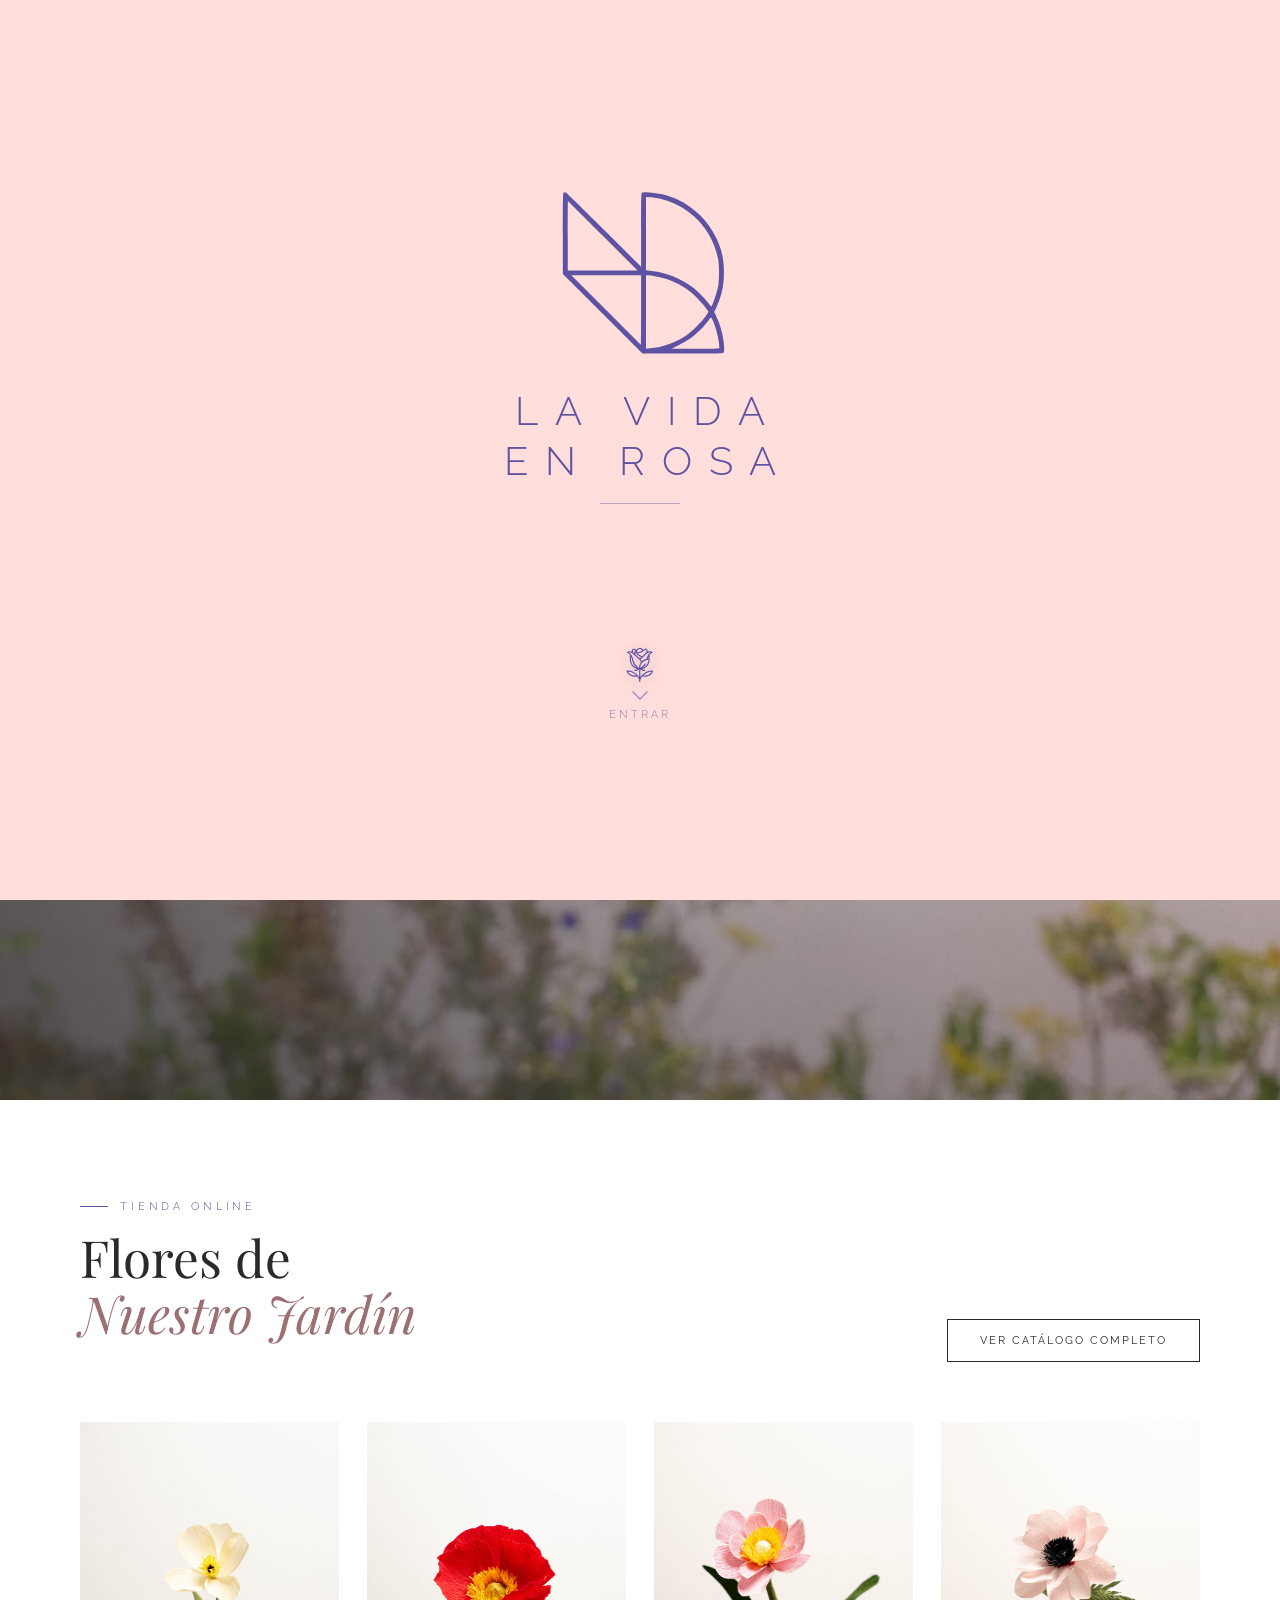
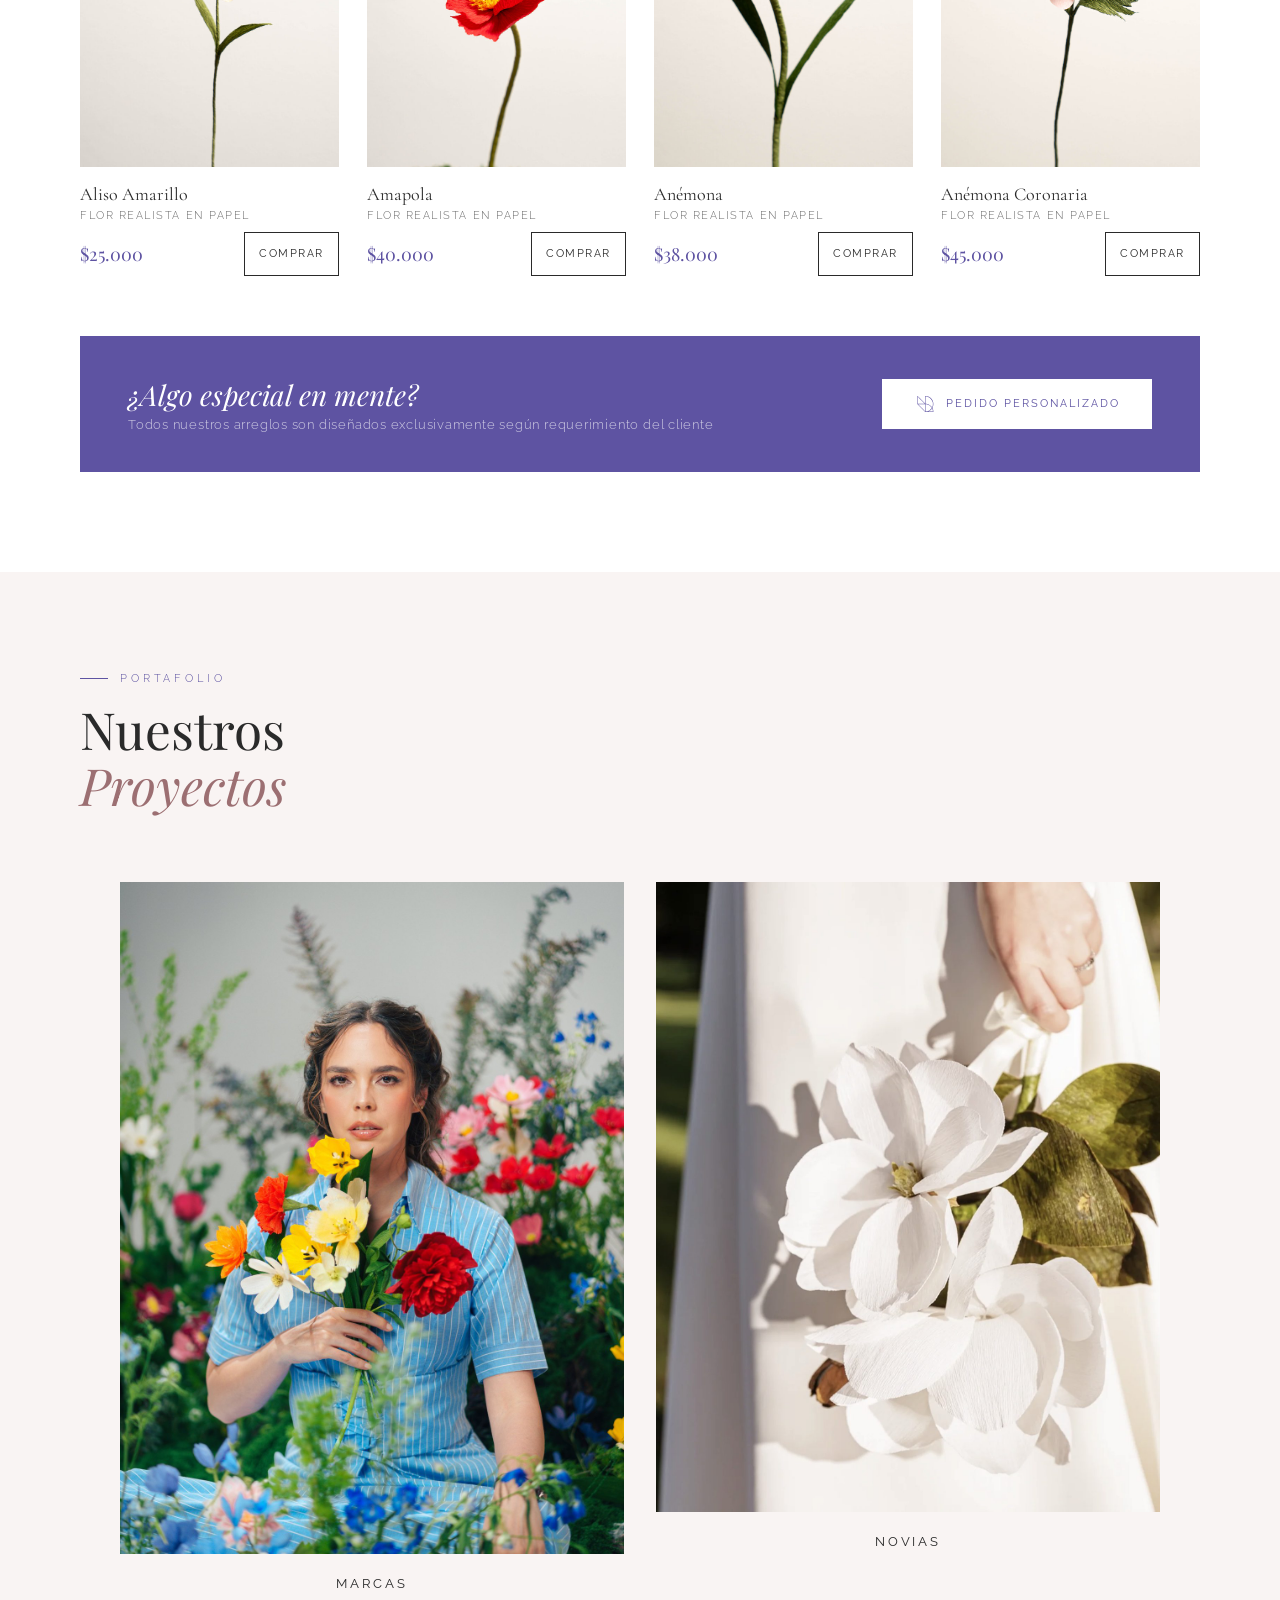
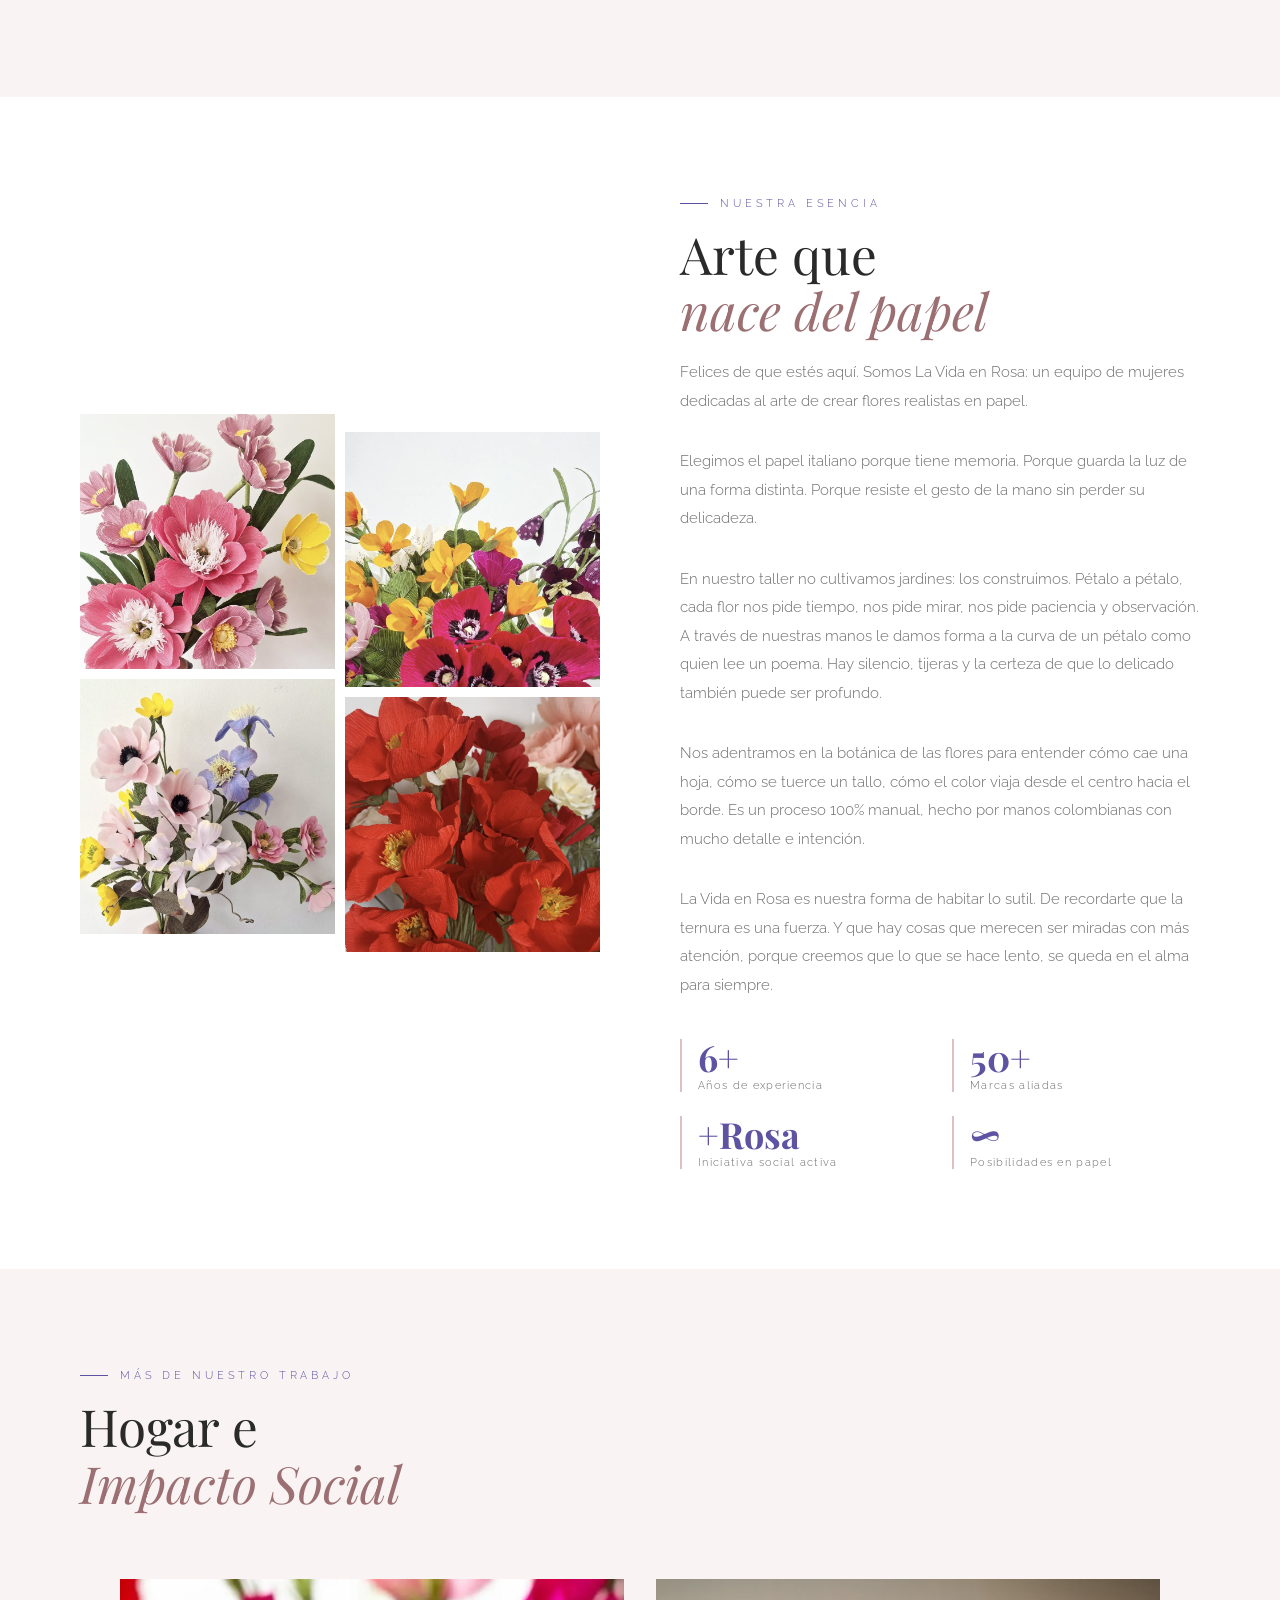
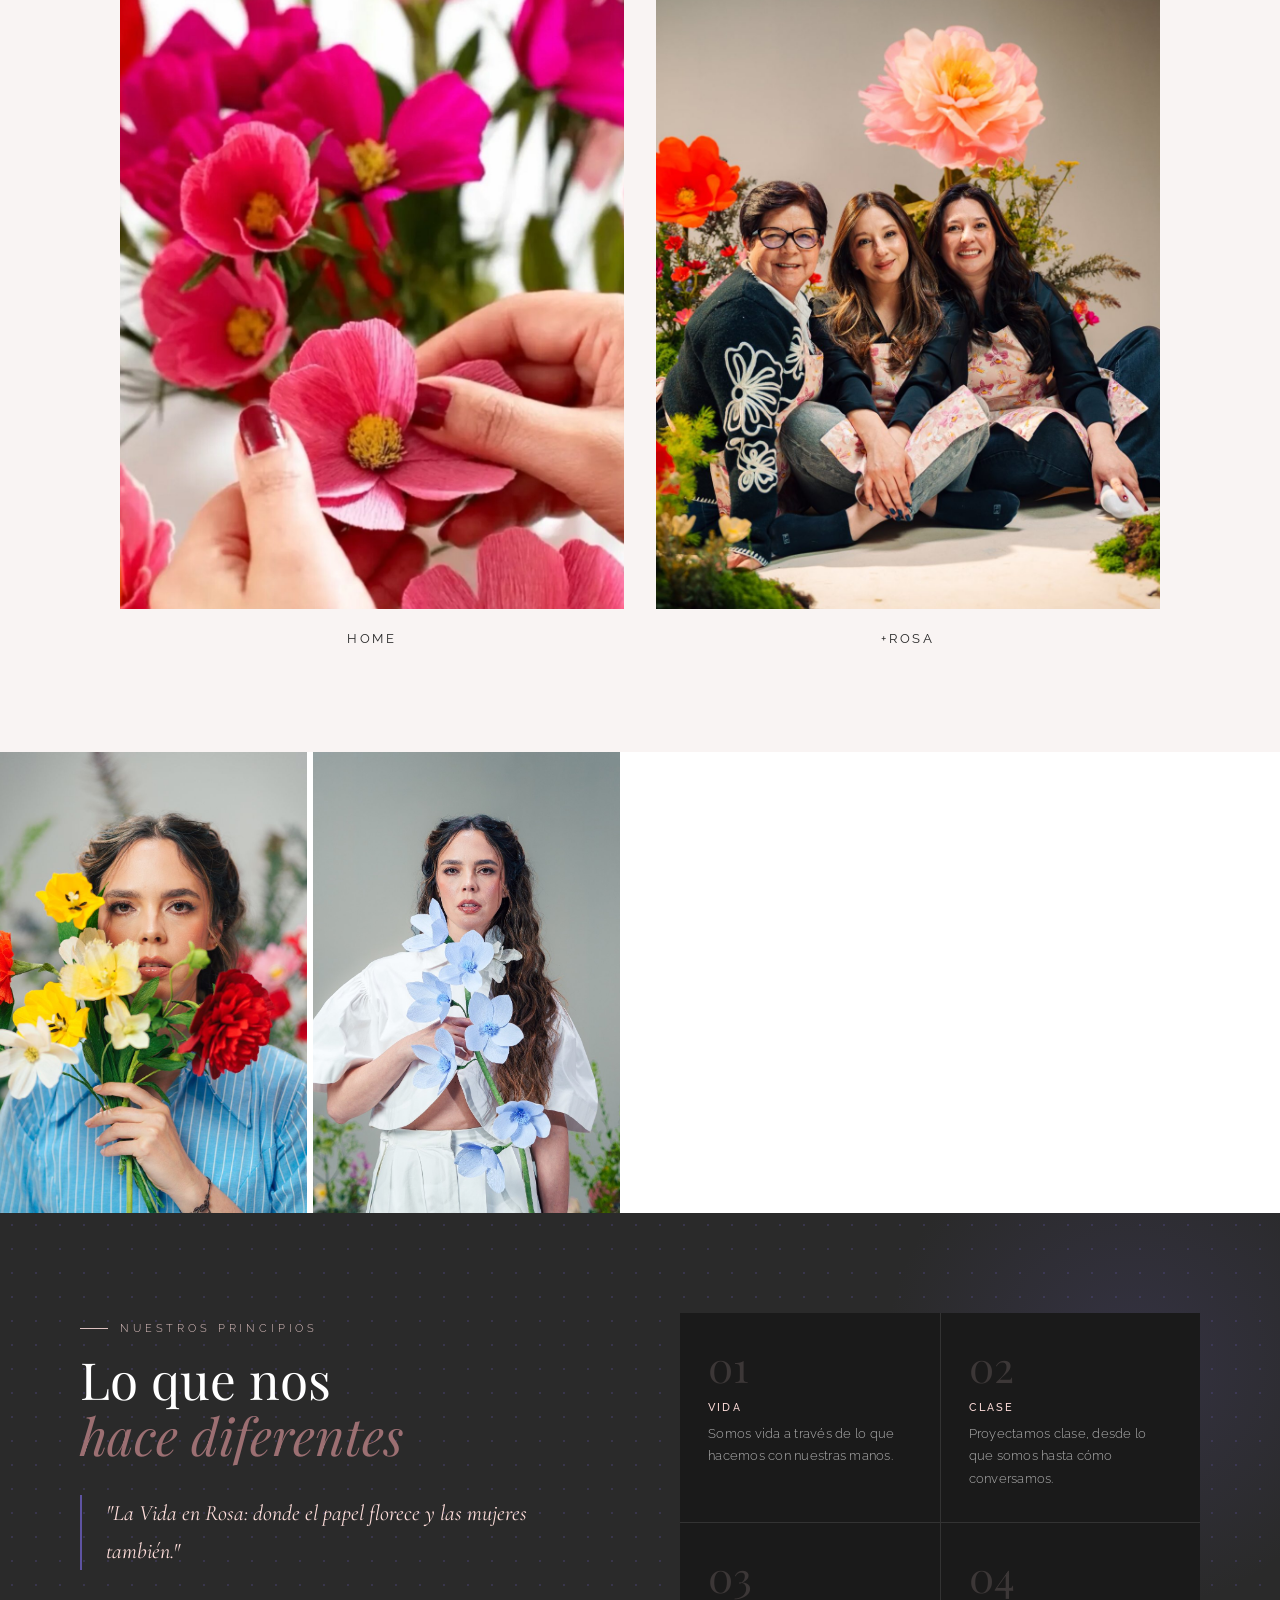
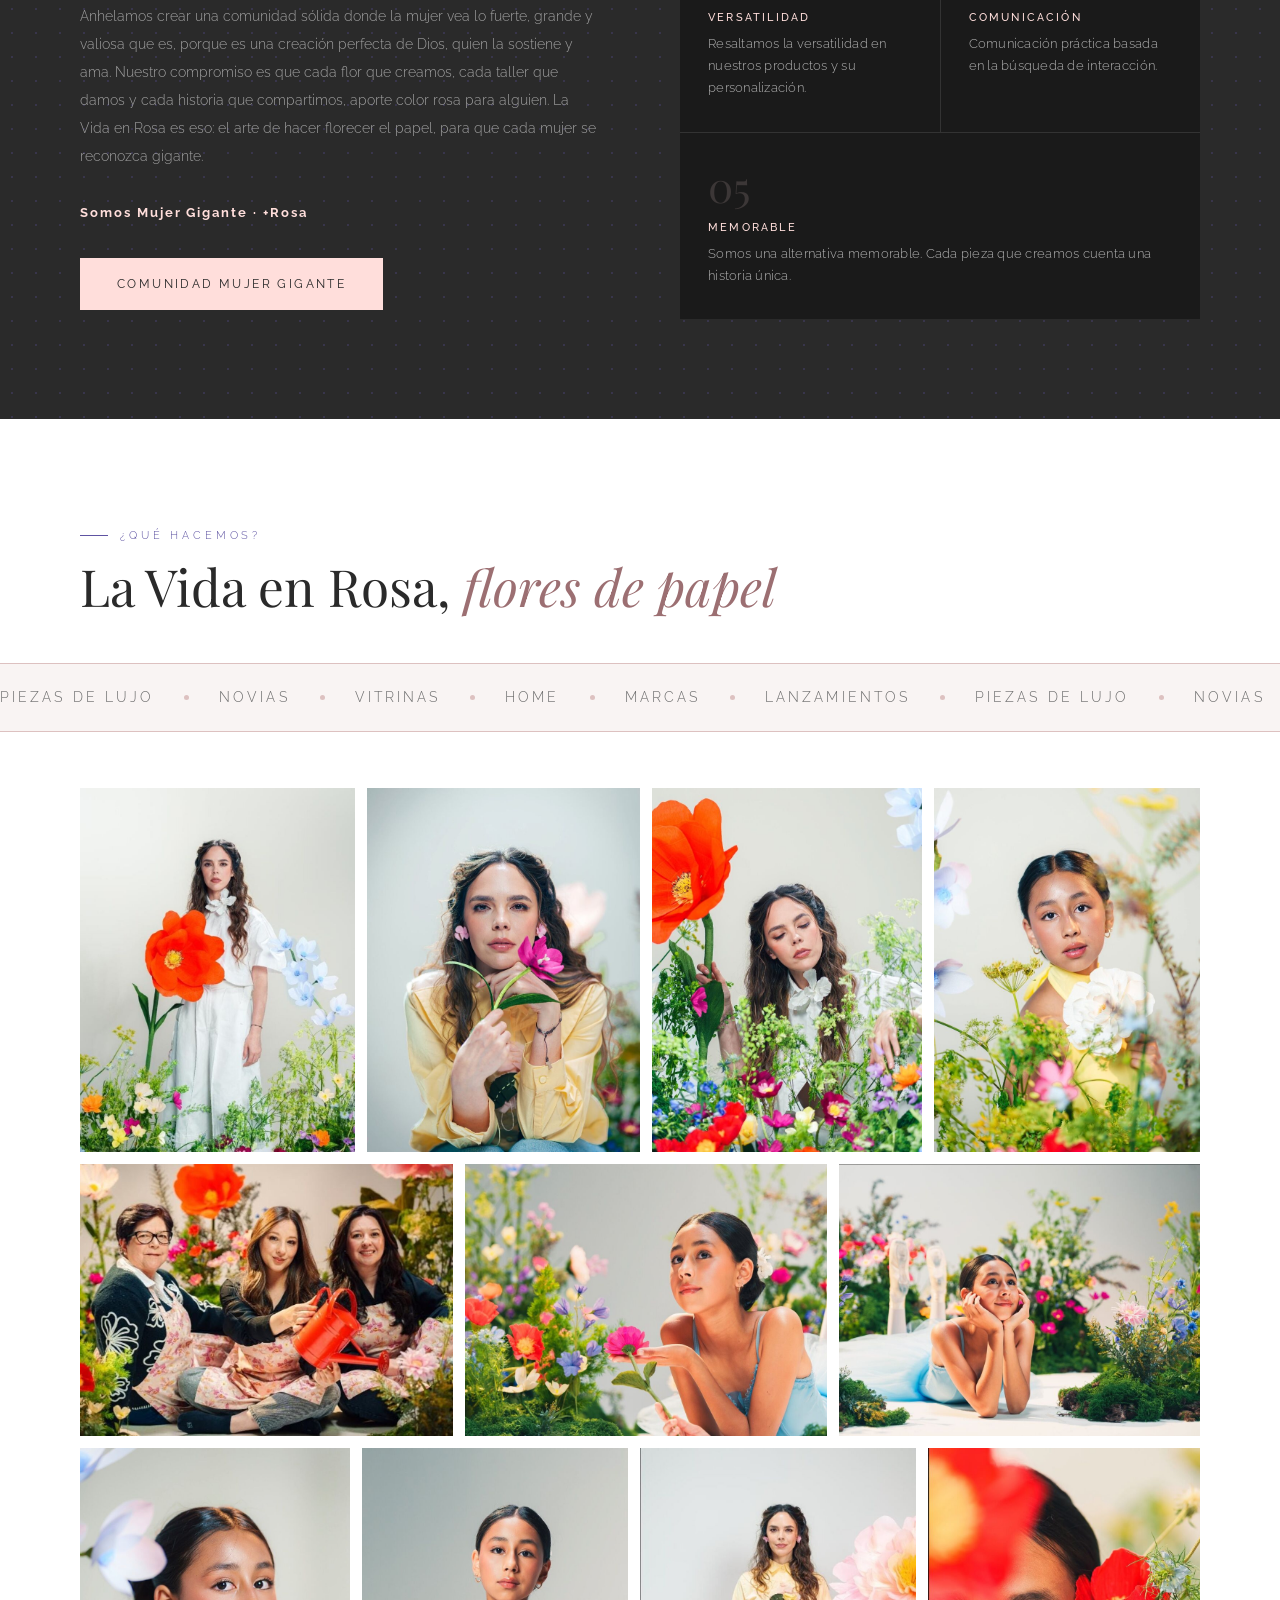
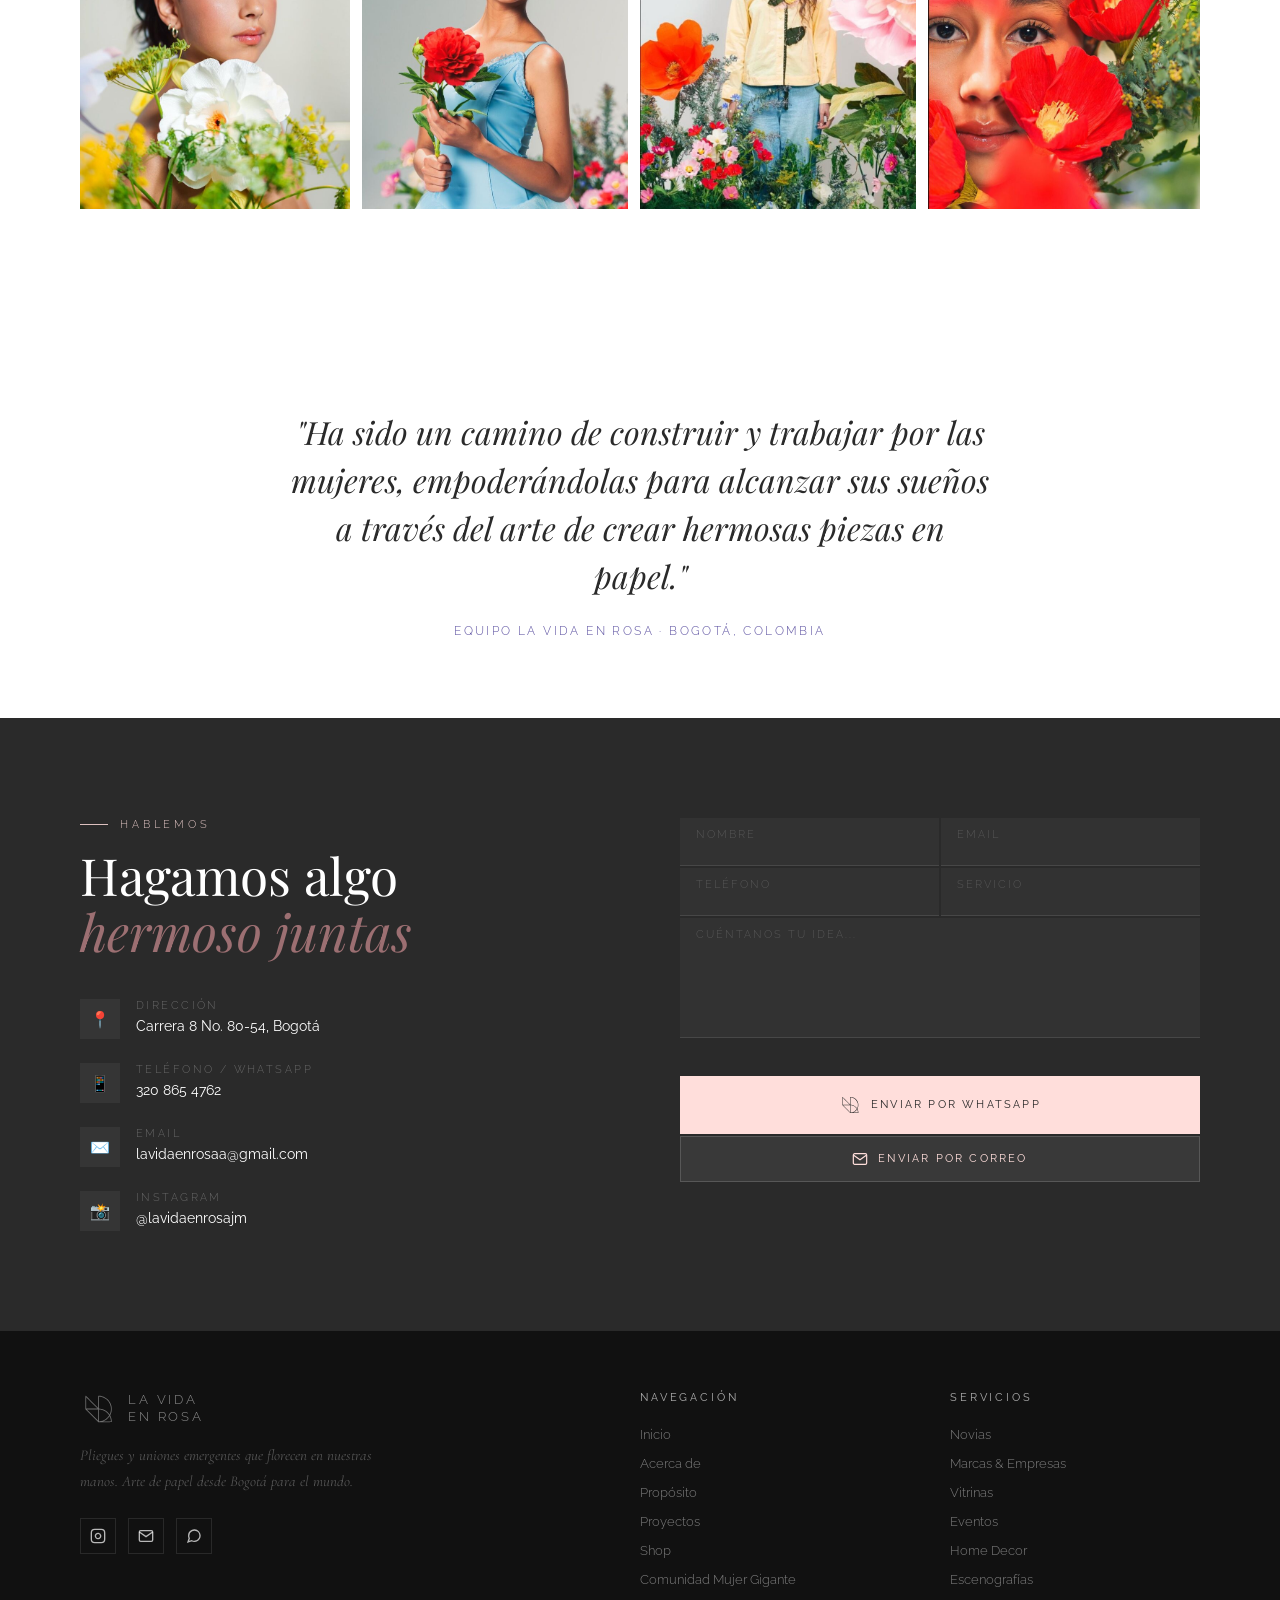
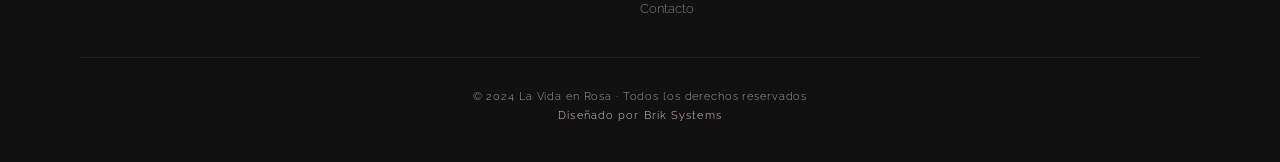
==== commit e7061190: "Hero de Marcas con 5 fotos; modelos pasan a la galeria" ====
--- a/index.html
+++ b/index.html
@@ -13,7 +13,7 @@
 <link rel="preconnect" href="https://fonts.googleapis.com">
 <link rel="preconnect" href="https://fonts.gstatic.com" crossorigin>
 <link href="https://fonts.googleapis.com/css2?family=Cormorant+Garamond:ital,wght@0,300;0,400;0,500;1,300;1,400&family=Raleway:wght@200;300;400;500;600&family=Playfair+Display:ital,wght@0,400;0,700;1,400&display=swap" rel="stylesheet">
-<link rel="stylesheet" href="styles.css?v=15">
+<link rel="stylesheet" href="styles.css?v=16">
 </head>
 <body>
 <a class="skip-link" href="#contenido">Saltar al contenido</a>
@@ -138,7 +138,7 @@
   </div>
   <div class="categorias-grid categorias-dos">
     <button class="categoria-card reveal" type="button" data-proyecto="marcas" onclick="abrirProyecto('marcas')">
-      <span class="categoria-img categoria-duo" role="img" aria-label="Proyectos para marcas"><img src="assets/img/proyectos/marcas/hero-1.jpg?v=3" alt="" width="1100" height="1100" loading="lazy" decoding="async"></span>
+      <span class="categoria-img categoria-duo" role="img" aria-label="Proyectos para marcas"><img src="assets/img/proyectos/marcas/hero-1.jpg?v=4" alt="" width="1100" height="1100" loading="lazy" decoding="async"></span>
       <span class="categoria-name">Marcas</span>
     </button>
     <button class="categoria-card reveal" type="button" onclick="abrirProyecto('novias')">
@@ -489,7 +489,7 @@
 <script src="comun.js?v=8" defer></script>
 <script src="carrito.js?v=14" defer></script>
 <script src="producto.js?v=15" defer></script>
-<script src="proyectos.js?v=16" defer></script>
+<script src="proyectos.js?v=17" defer></script>
 <script src="main.js?v=8" defer></script>
 </body>
 </html>
--- a/styles.css
+++ b/styles.css
@@ -2313,3 +2313,10 @@
 .reel-track { animation-duration: 26s; }
 /* Marcas que han confiado: más lenta */
 .py-marcas .clientes-marquee { animation-duration: 70s; }
+
+/* Hero con 5 fotos (Marcas): en el celular la primera ocupa todo el ancho y las otras cuatro van en 2 x 2 */
+@media (max-width: 900px) {
+  .py-hero-tira:has(img:nth-child(5)) { grid-template-rows: minmax(0, 1.2fr) minmax(0, 1fr) minmax(0, 1fr); overflow: hidden; }
+  .py-hero-tira:has(img:nth-child(5)) img { min-height: 0; }
+  .py-hero-tira img:first-child:nth-last-child(5) { grid-column: 1 / -1; }
+}
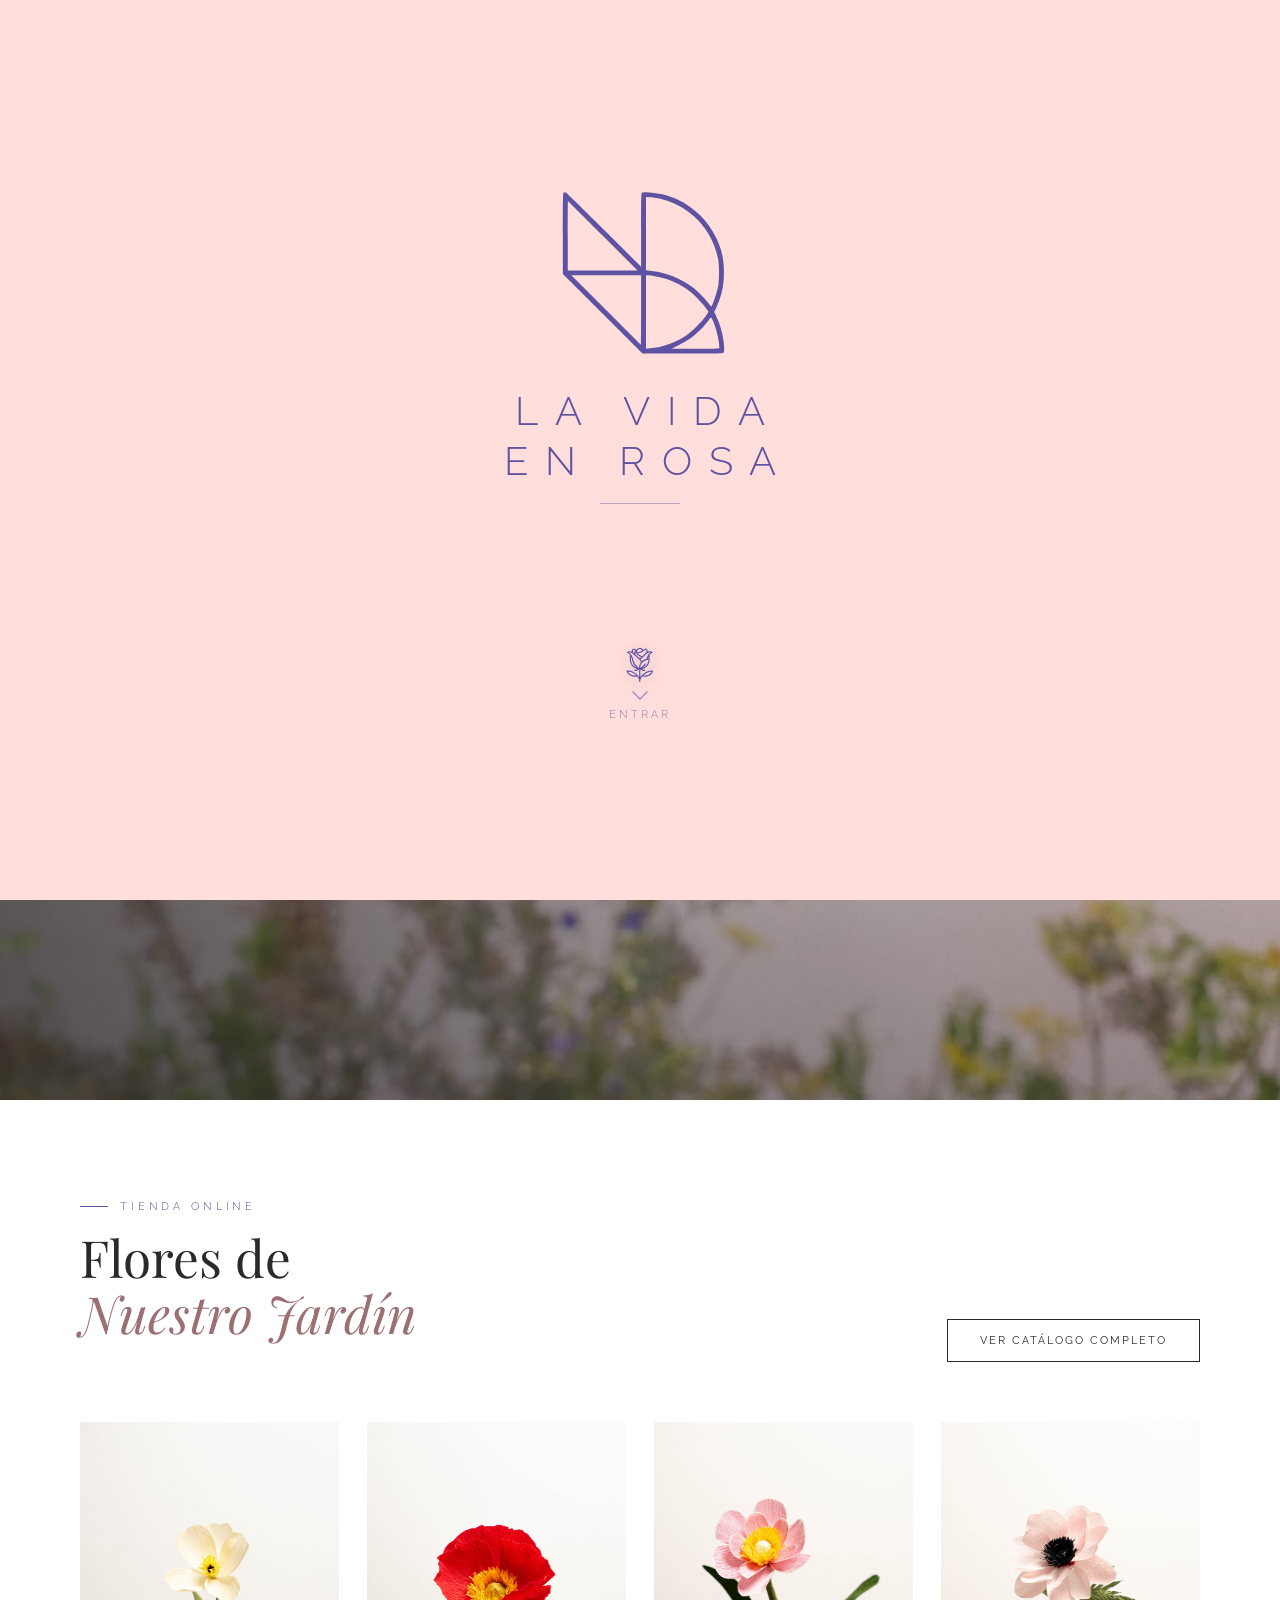
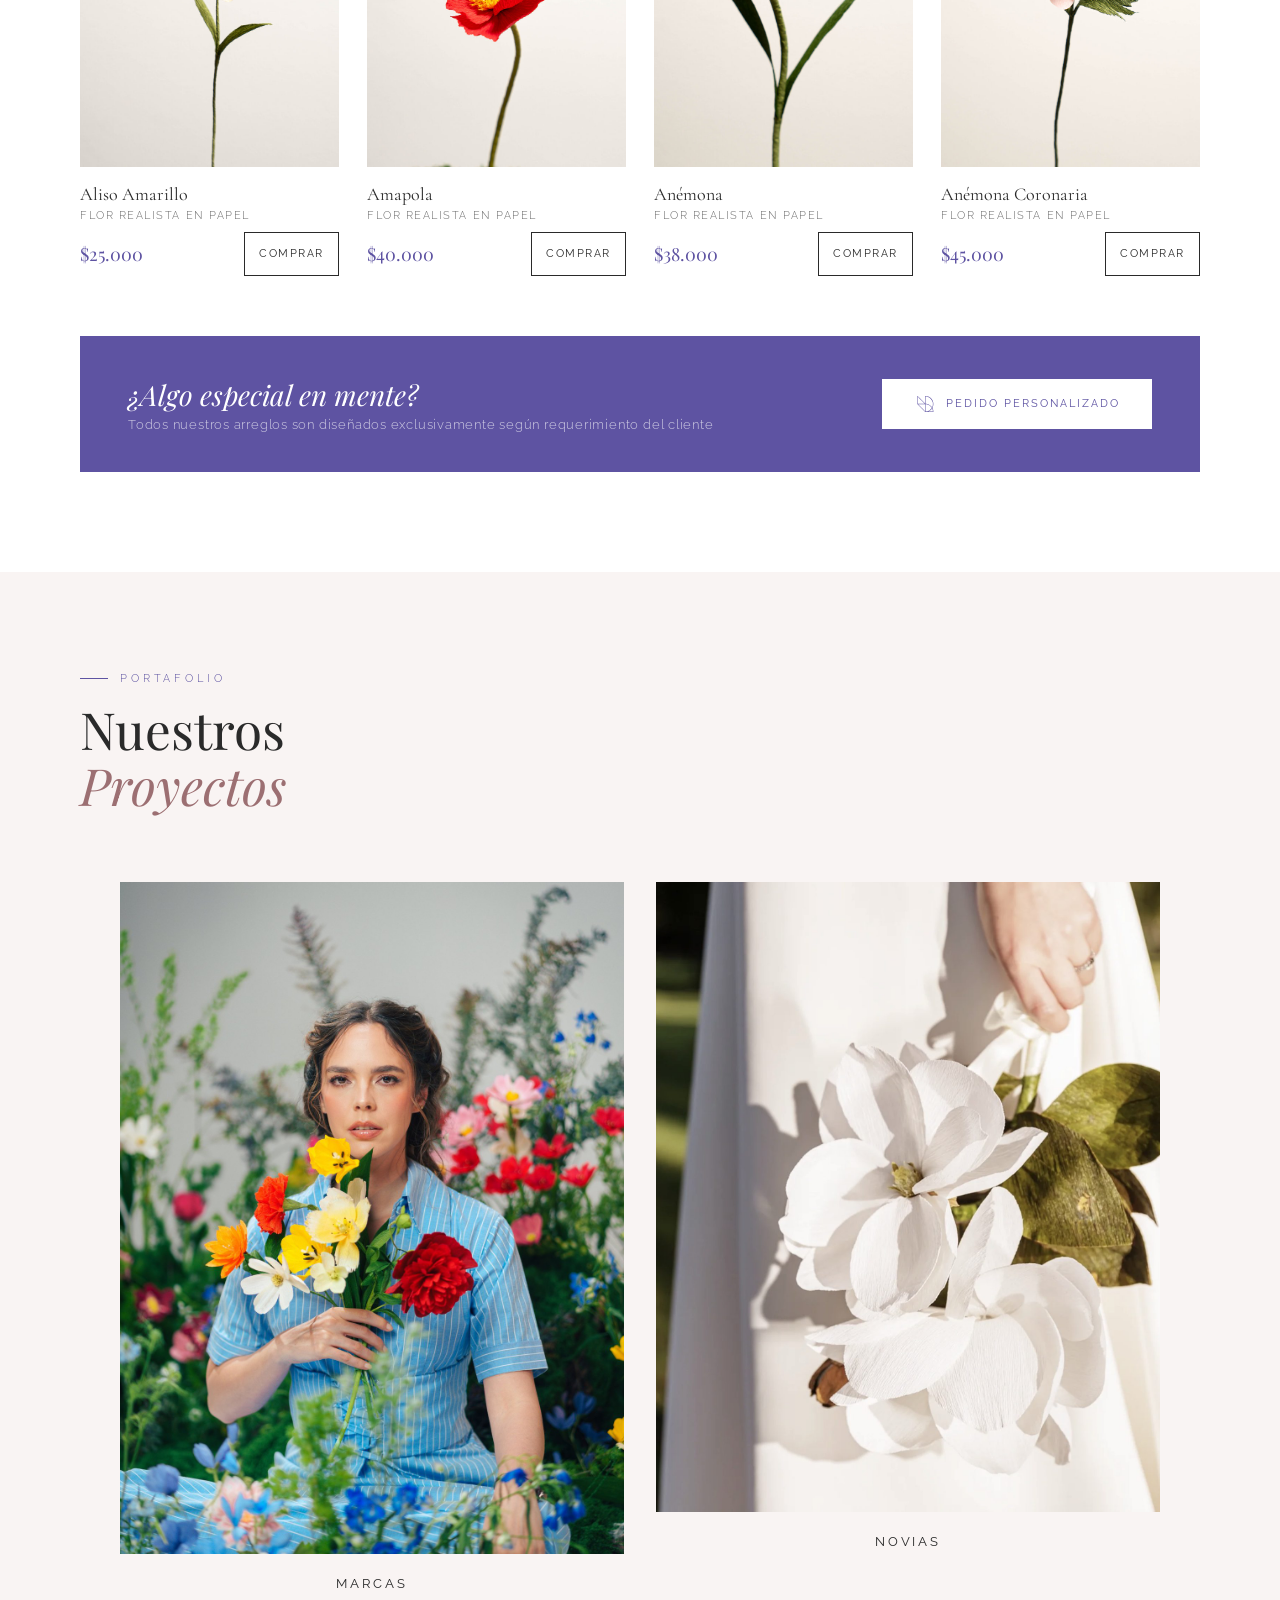
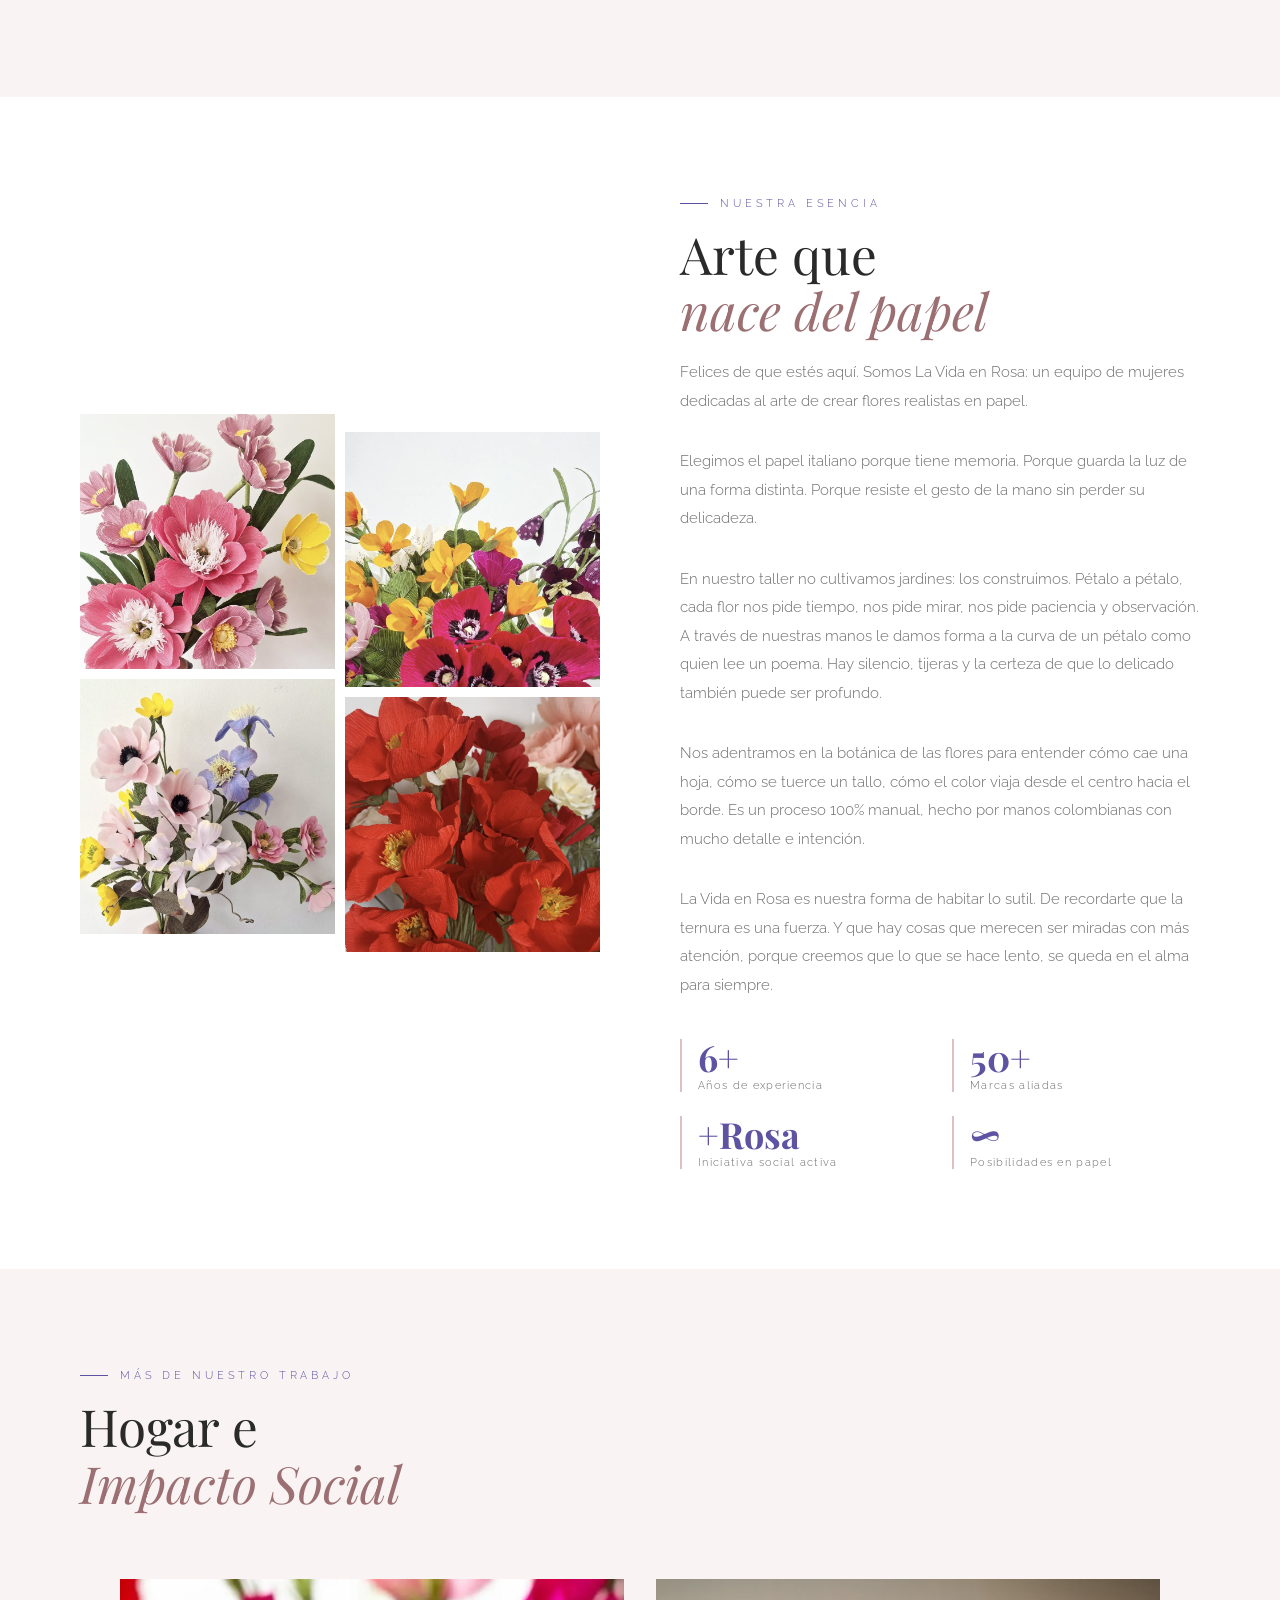
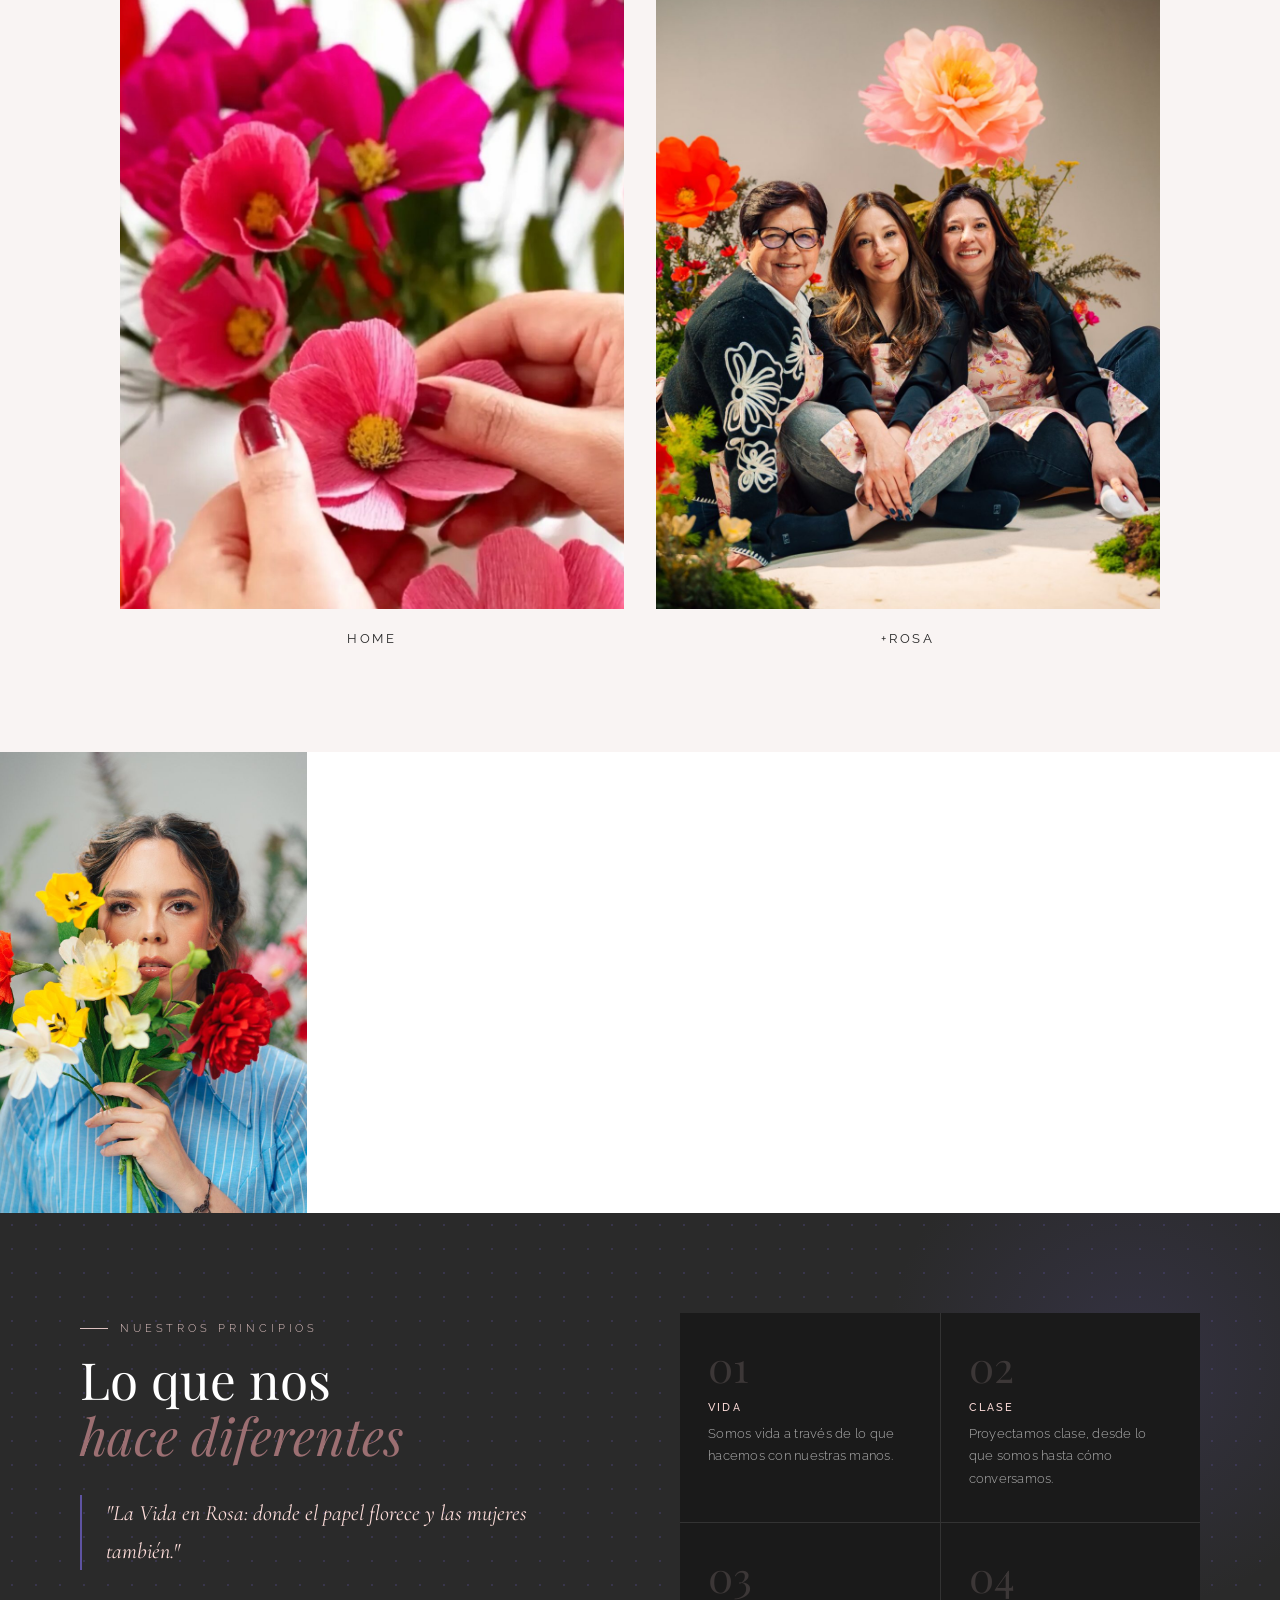
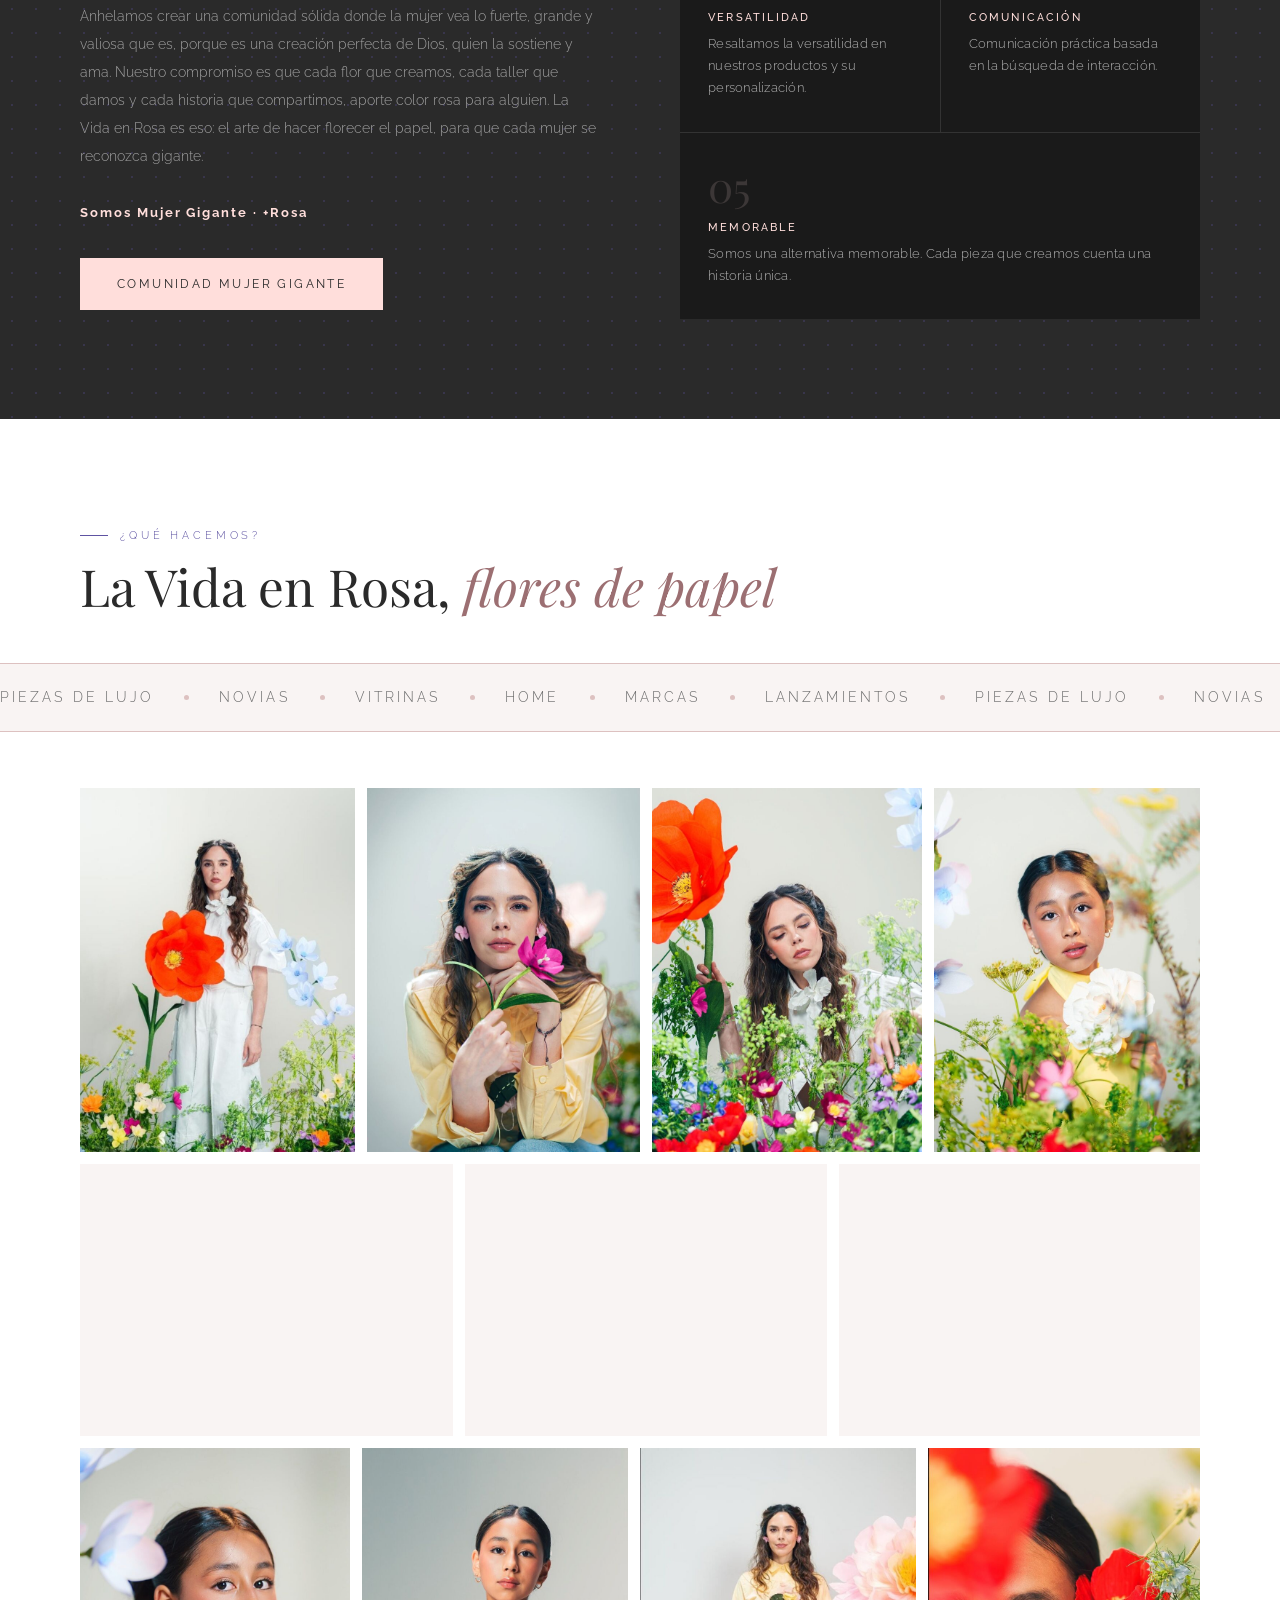
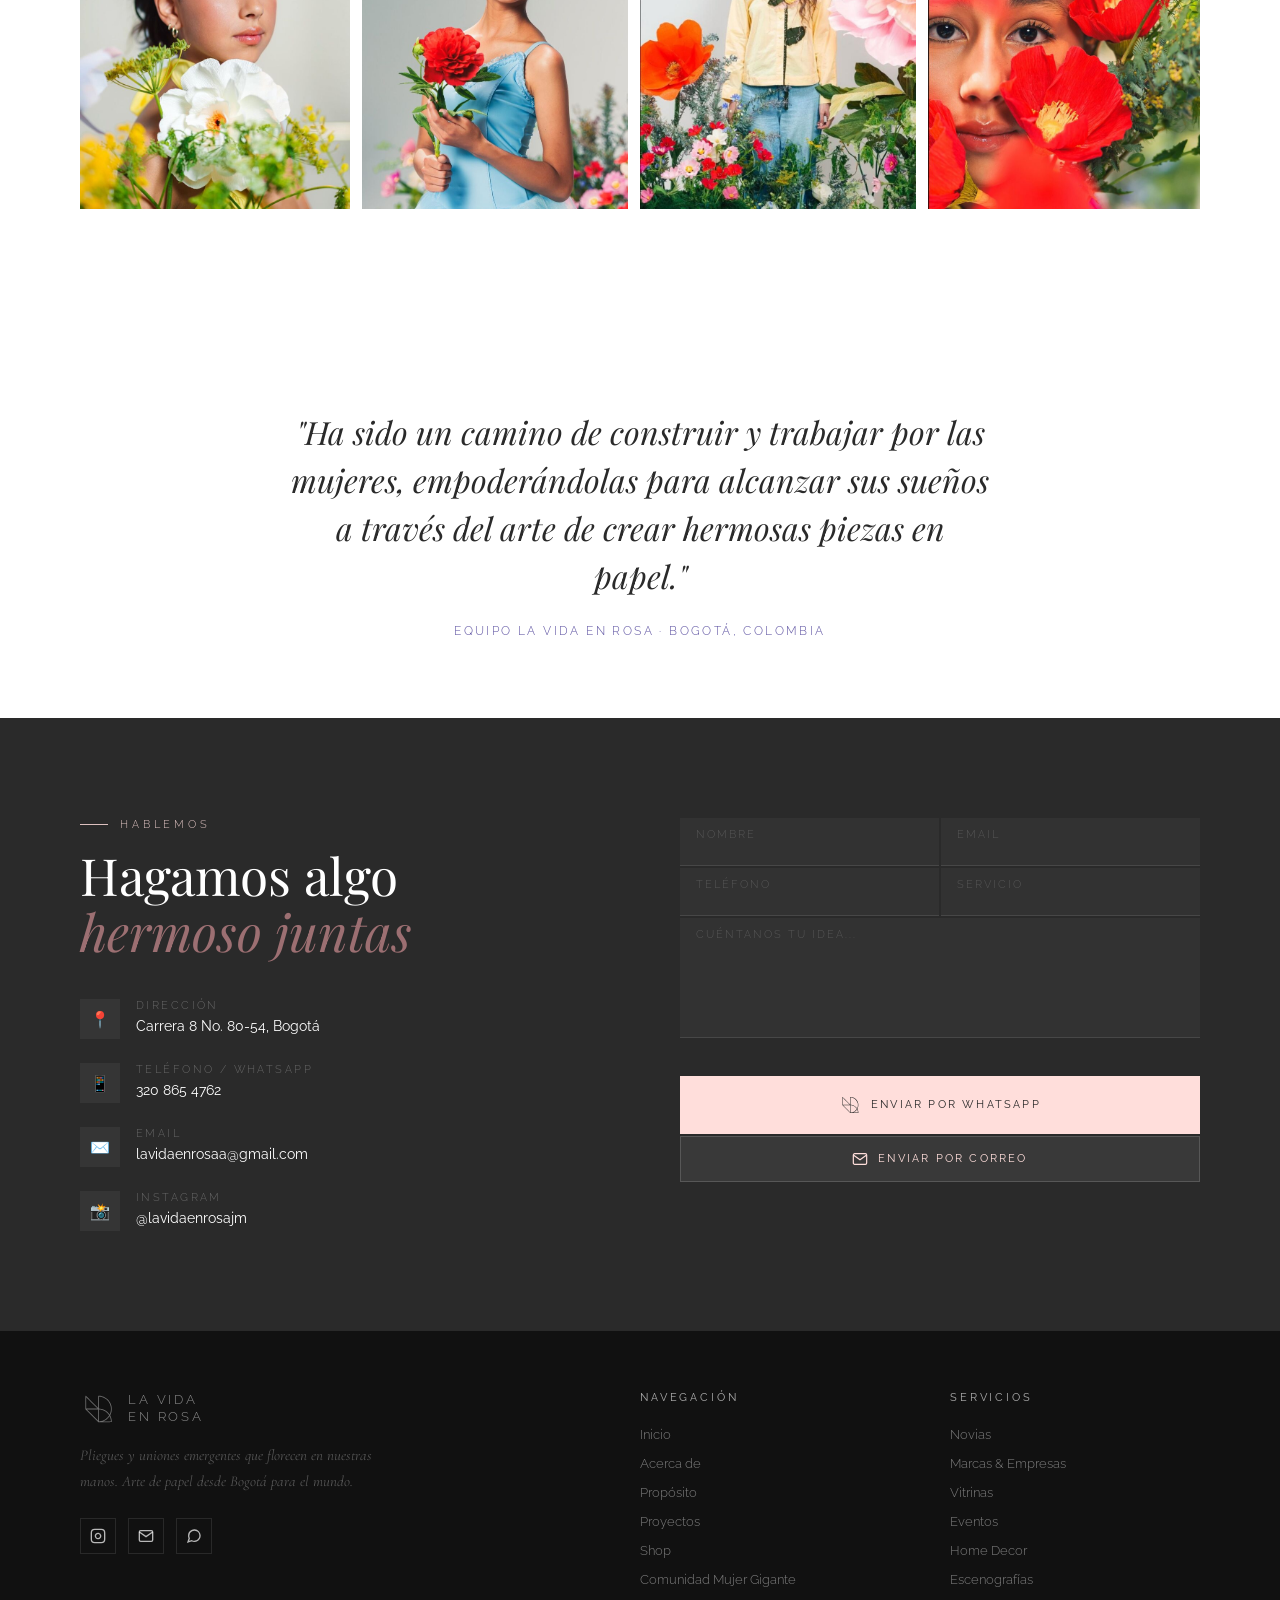
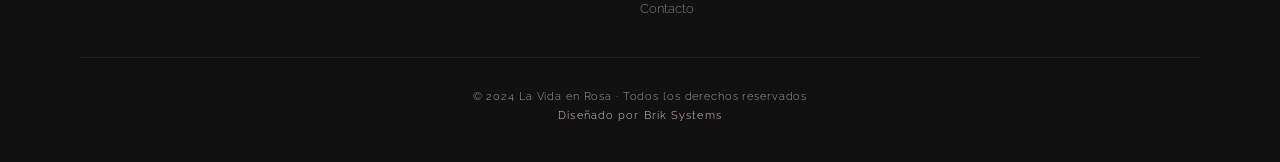
==== commit efbdb757: "Proyectos abren desde el encabezado y se actualizan versiones de fotos" ====
--- a/index.html
+++ b/index.html
@@ -13,7 +13,7 @@
 <link rel="preconnect" href="https://fonts.googleapis.com">
 <link rel="preconnect" href="https://fonts.gstatic.com" crossorigin>
 <link href="https://fonts.googleapis.com/css2?family=Cormorant+Garamond:ital,wght@0,300;0,400;0,500;1,300;1,400&family=Raleway:wght@200;300;400;500;600&family=Playfair+Display:ital,wght@0,400;0,700;1,400&display=swap" rel="stylesheet">
-<link rel="stylesheet" href="styles.css?v=16">
+<link rel="stylesheet" href="styles.css?v=17">
 </head>
 <body>
 <a class="skip-link" href="#contenido">Saltar al contenido</a>
@@ -138,7 +138,7 @@
   </div>
   <div class="categorias-grid categorias-dos">
     <button class="categoria-card reveal" type="button" data-proyecto="marcas" onclick="abrirProyecto('marcas')">
-      <span class="categoria-img categoria-duo" role="img" aria-label="Proyectos para marcas"><img src="assets/img/proyectos/marcas/hero-1.jpg?v=4" alt="" width="1100" height="1100" loading="lazy" decoding="async"></span>
+      <span class="categoria-img categoria-duo" role="img" aria-label="Proyectos para marcas"><img src="assets/img/proyectos/marcas/hero-1.jpg?v=5" alt="" width="1100" height="1100" loading="lazy" decoding="async"></span>
       <span class="categoria-name">Marcas</span>
     </button>
     <button class="categoria-card reveal" type="button" onclick="abrirProyecto('novias')">
@@ -212,11 +212,11 @@
   </div>
   <div class="categorias-grid categorias-dos">
     <button class="categoria-card reveal" type="button" data-proyecto="home" onclick="abrirProyecto('home')">
-      <span class="categoria-img categoria-duo" role="img" aria-label="Colección Home"><img src="assets/img/proyectos/home/hero-1.jpg?v=2" alt="" width="1100" height="1100" loading="lazy" decoding="async"></span>
+      <span class="categoria-img categoria-duo" role="img" aria-label="Colección Home"><img src="assets/img/proyectos/home/hero-1.jpg?v=5" alt="" width="1100" height="1100" loading="lazy" decoding="async"></span>
       <span class="categoria-name">Home</span>
     </button>
     <button class="categoria-card reveal" type="button" onclick="abrirProyecto('rosa')">
-      <span class="categoria-img" role="img" aria-label="Iniciativa +Rosa" style="background-image:url('assets/img/proyectos/portada-rosa.jpg')"></span>
+      <span class="categoria-img" role="img" aria-label="Iniciativa +Rosa" style="background-image:url('assets/img/proyectos/portada-rosa.jpg?v=5')"></span>
       <span class="categoria-name">+Rosa</span>
     </button>
   </div>
@@ -489,7 +489,7 @@
 <script src="comun.js?v=8" defer></script>
 <script src="carrito.js?v=14" defer></script>
 <script src="producto.js?v=15" defer></script>
-<script src="proyectos.js?v=17" defer></script>
+<script src="proyectos.js?v=19" defer></script>
 <script src="main.js?v=8" defer></script>
 </body>
 </html>
